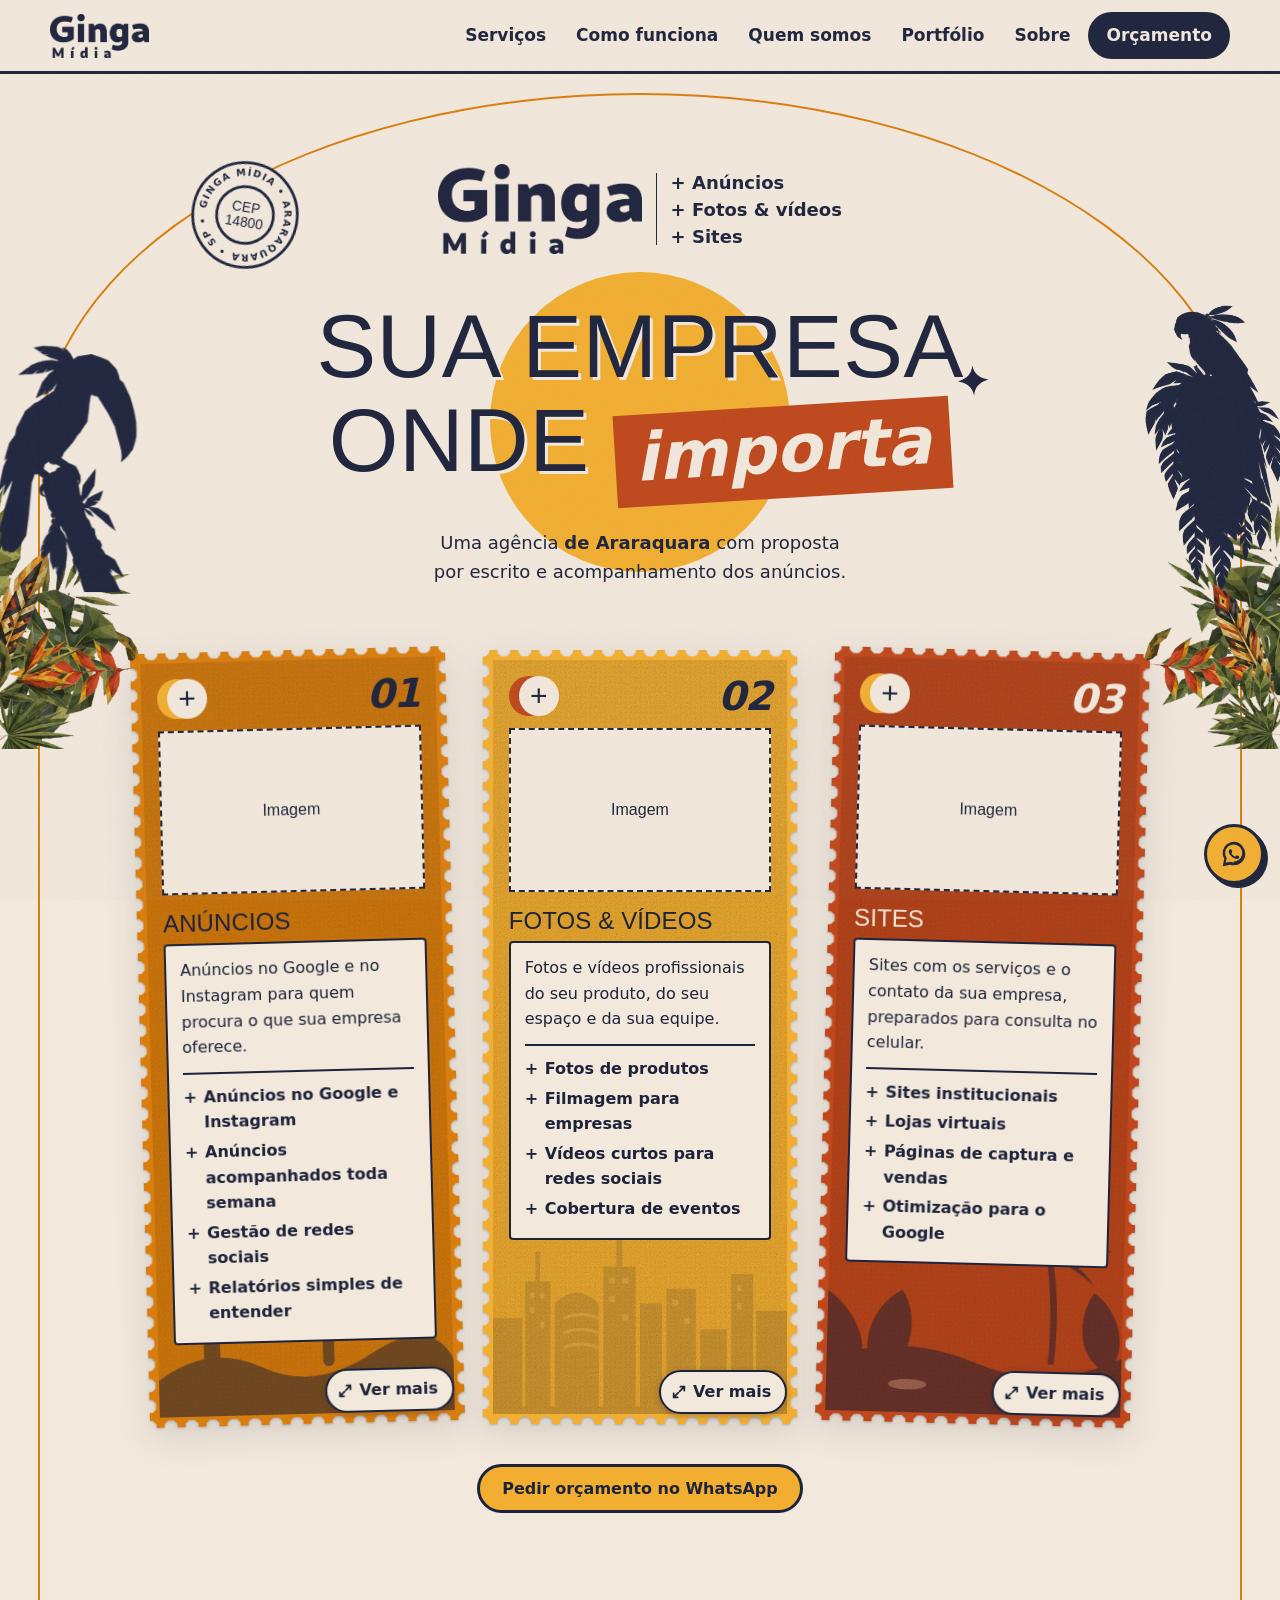
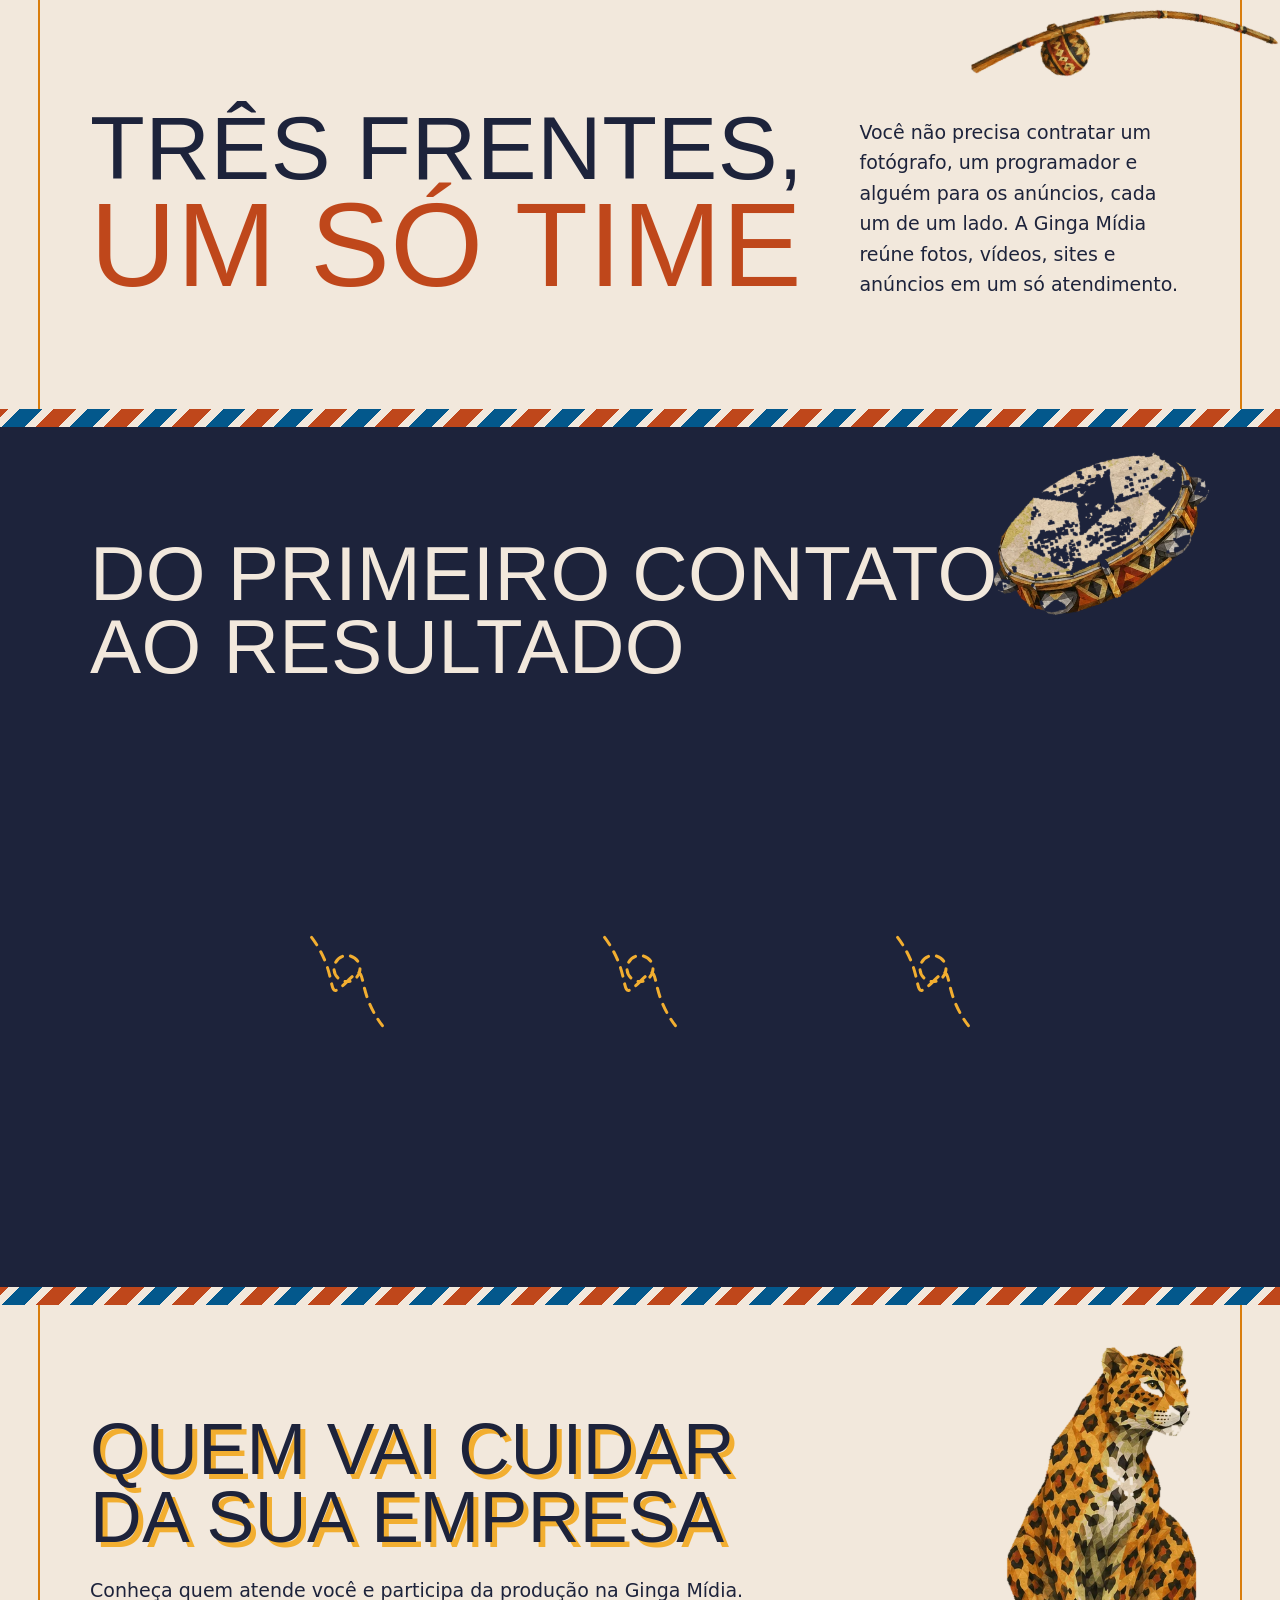
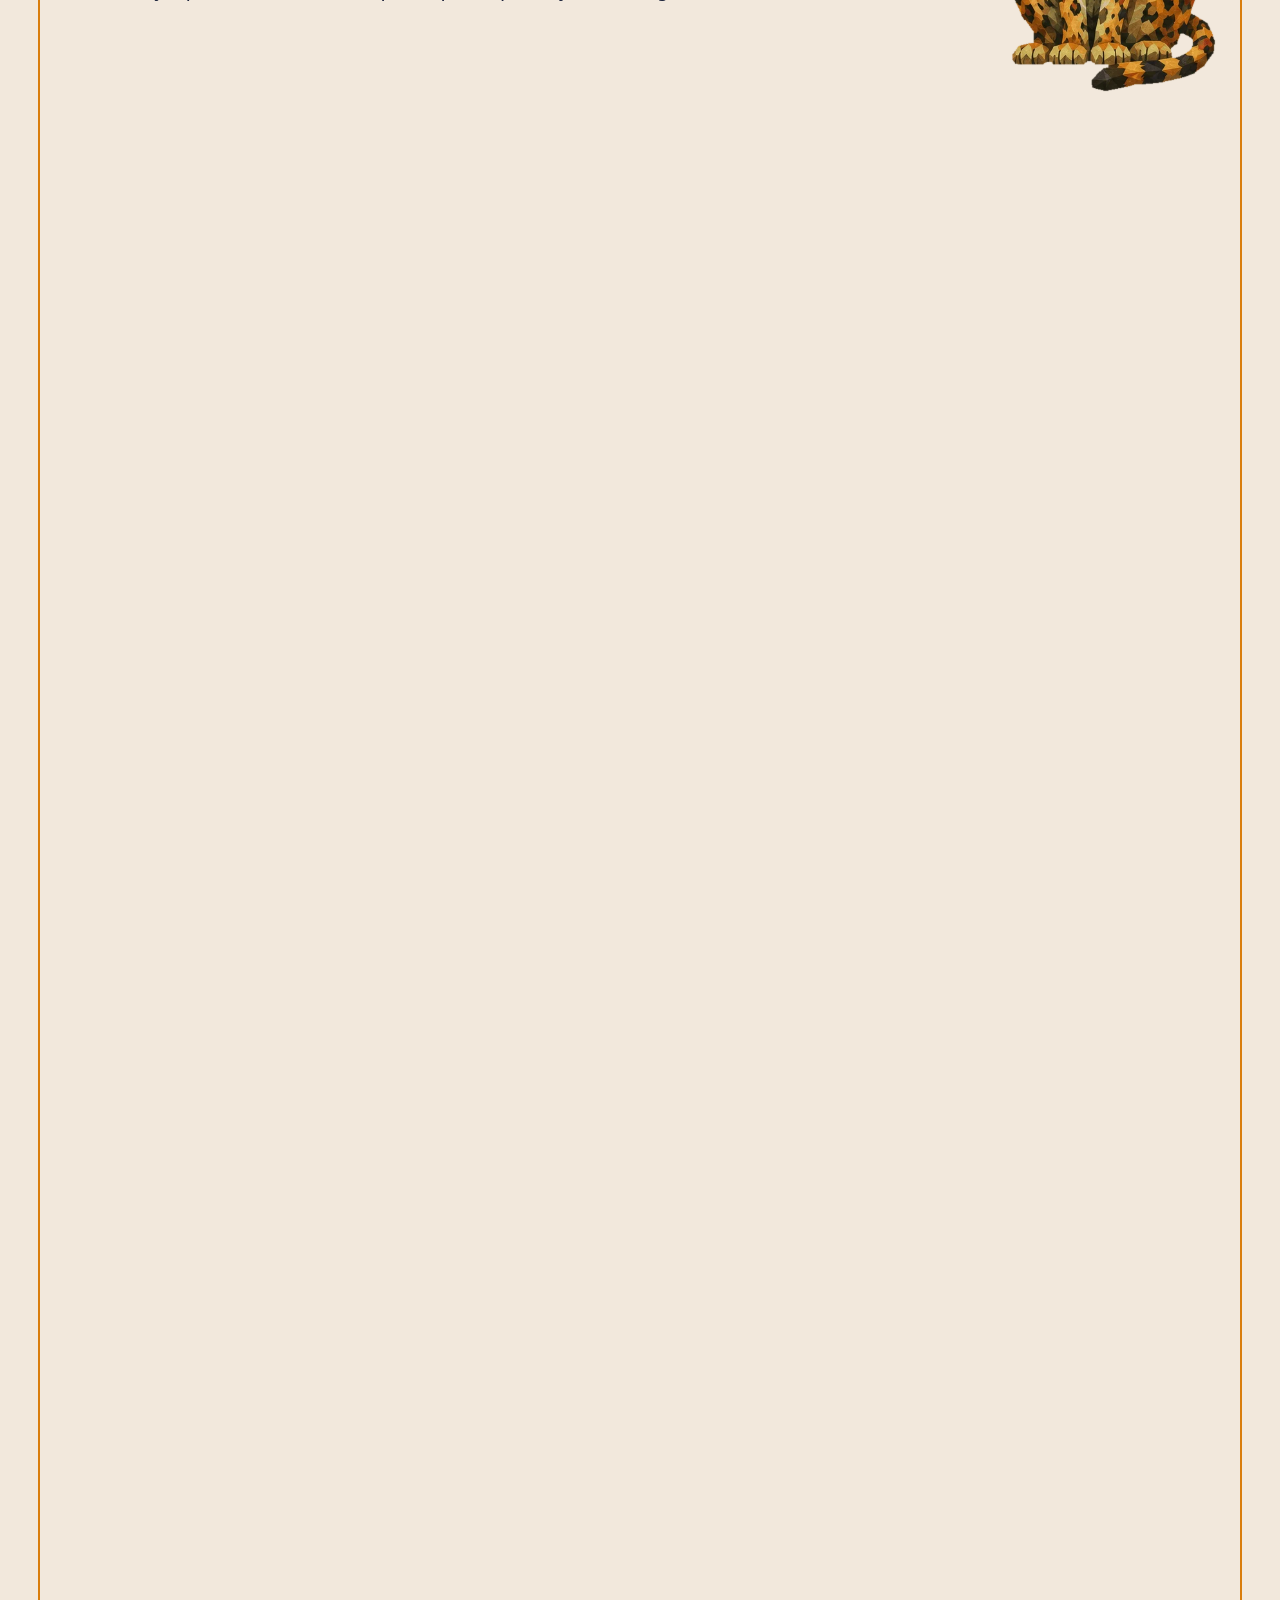
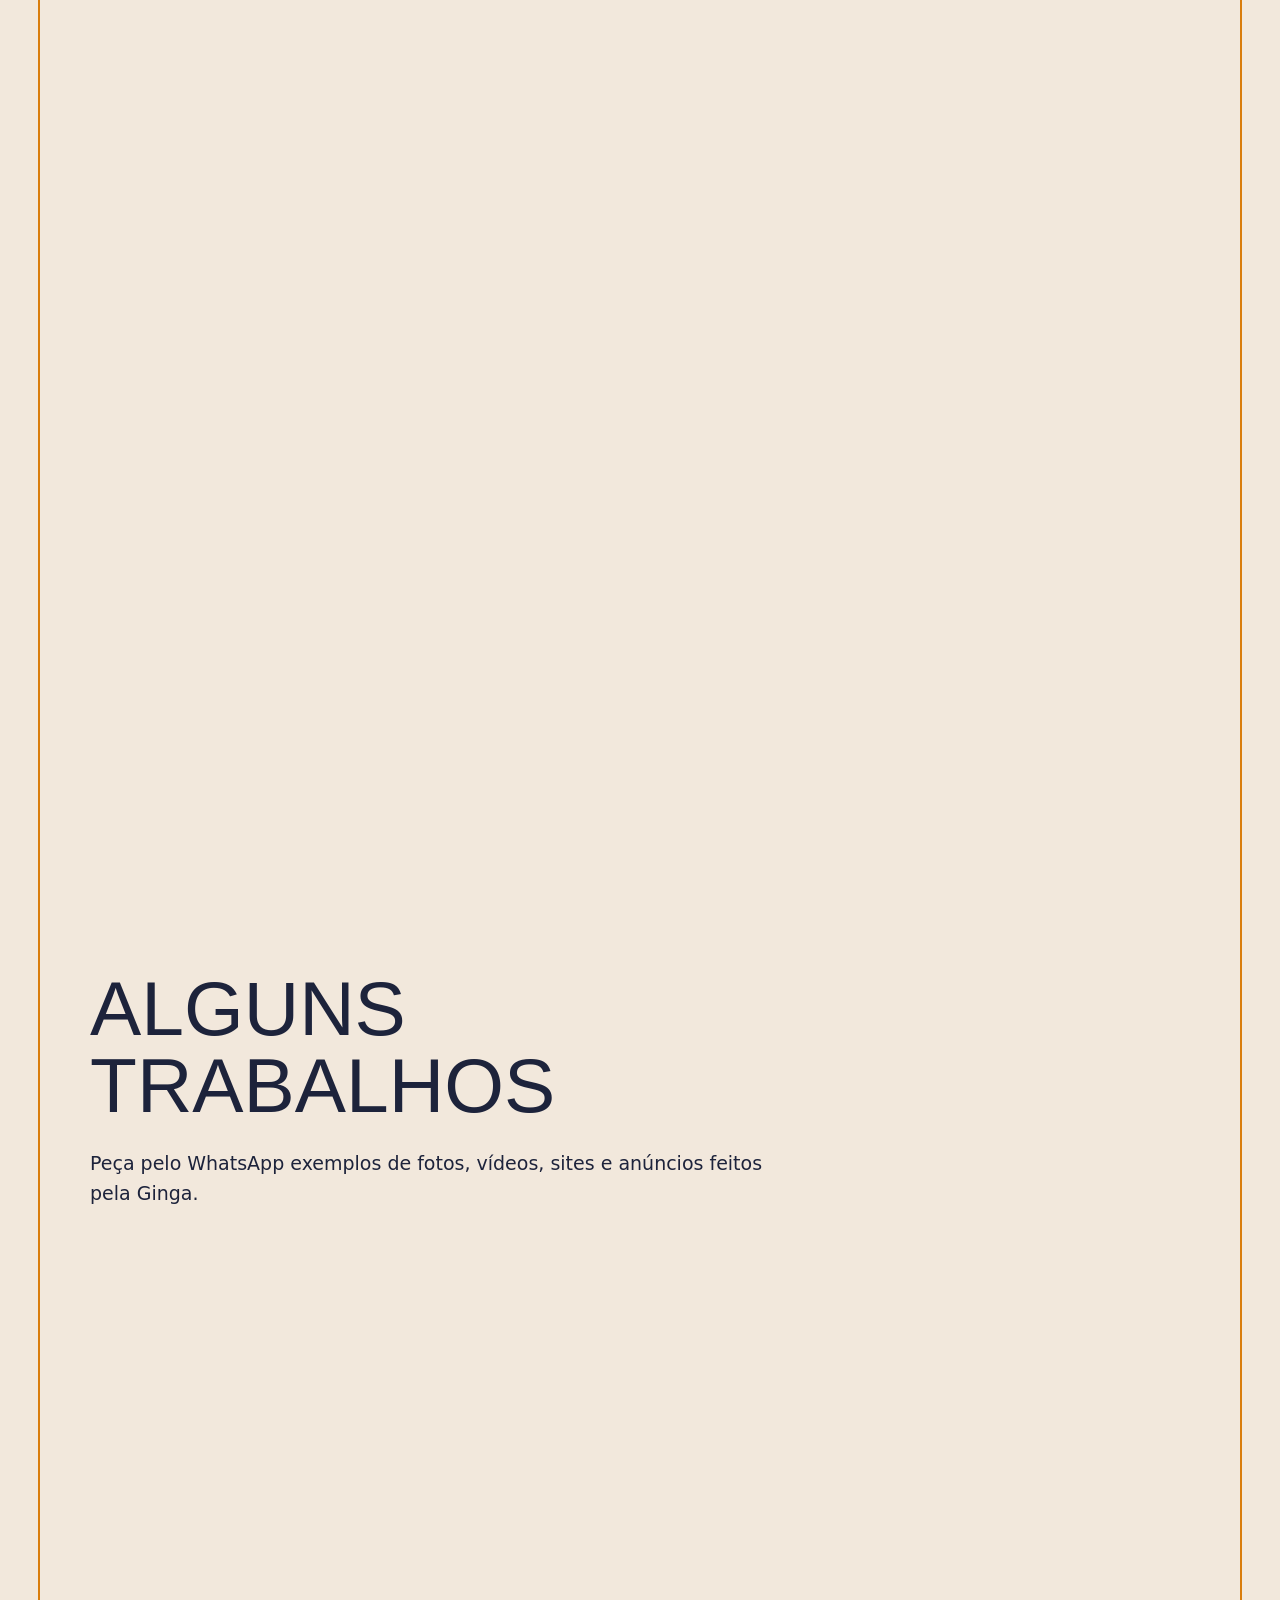
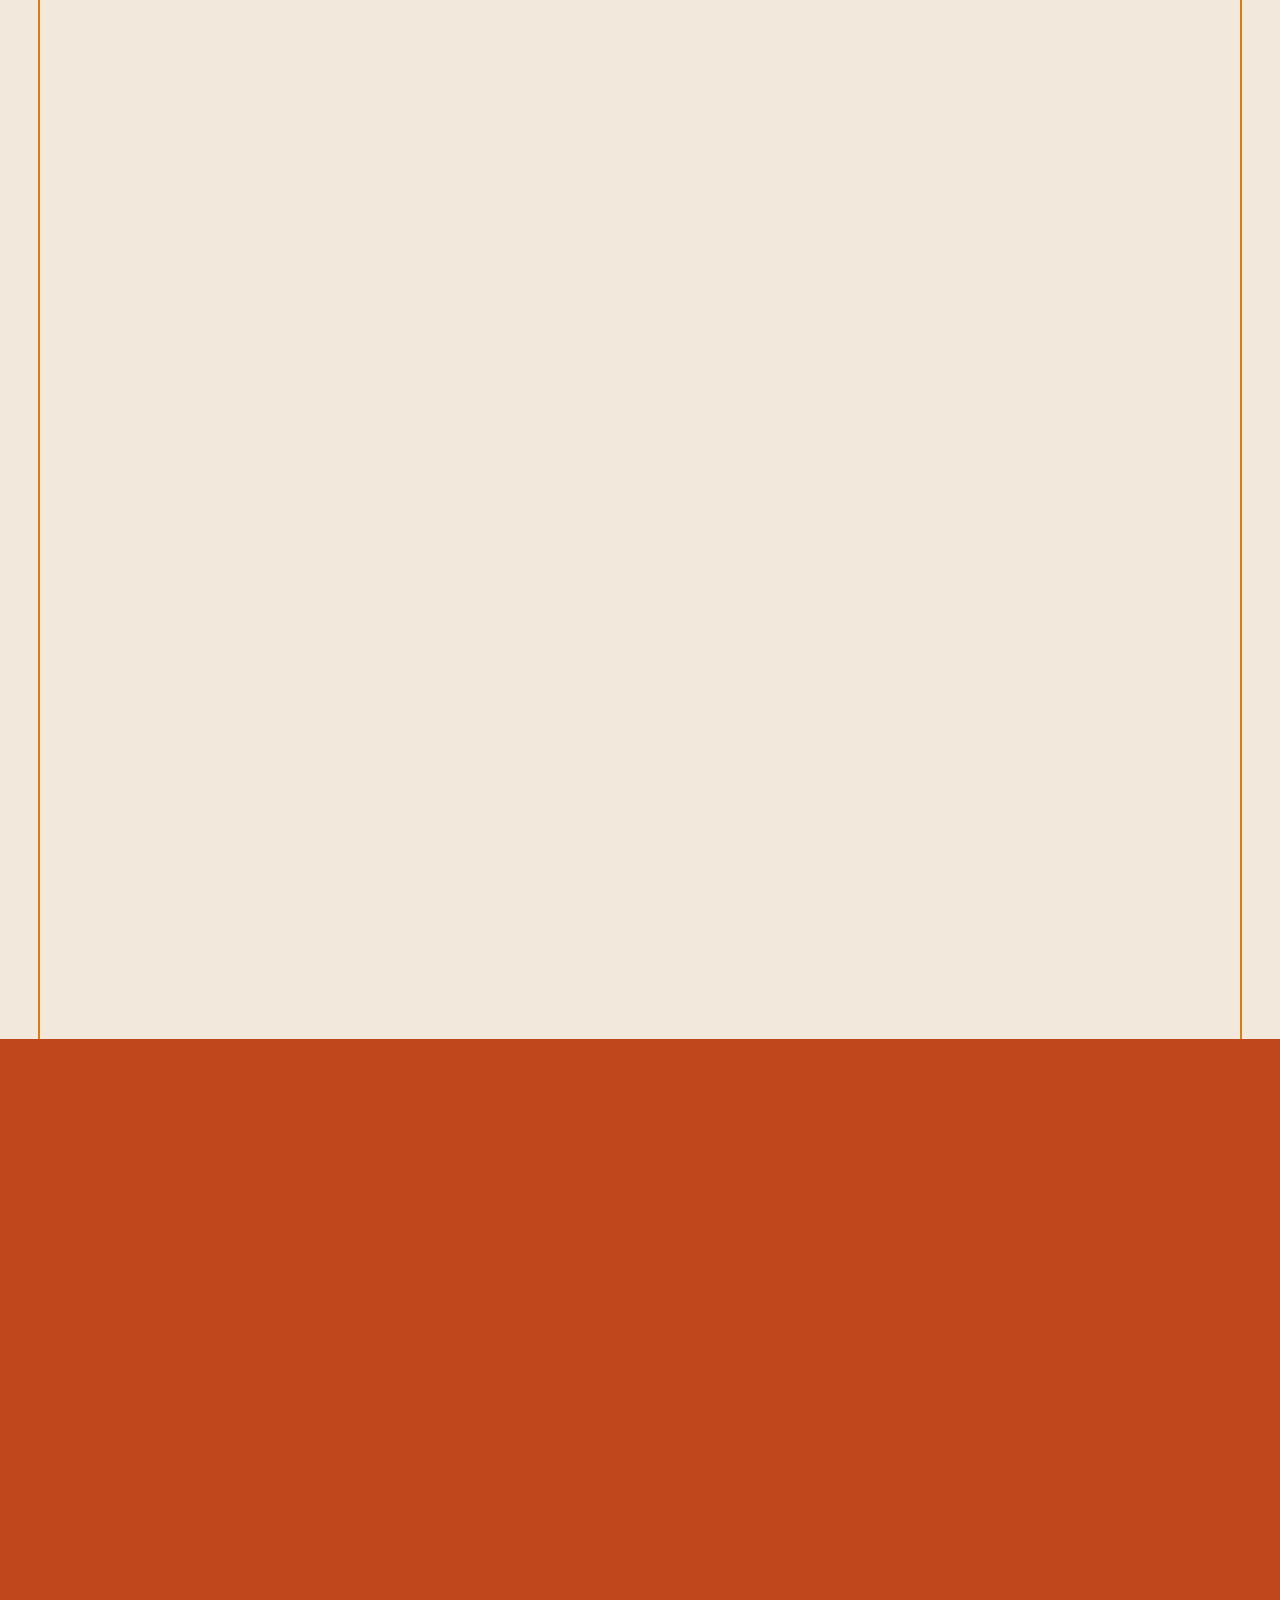
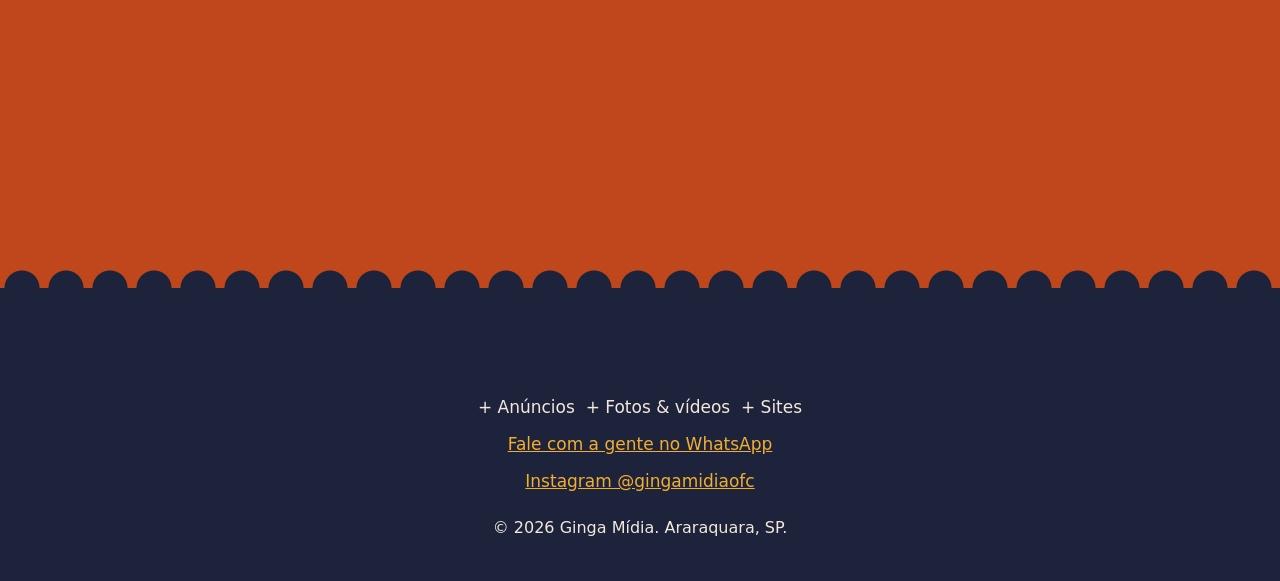
==== index.html @ 2a358331 "Preenche a ficha da Dominique, revisa textos do acompanhamento e do topo das landings e põe canônico" ====
<!DOCTYPE html>
<html lang="pt-BR">
<head>
    <meta charset="UTF-8">
    <!-- Dominique-Oliveira-ChatGPT🤖💚: política compatível com hospedagem estática. -->
    <meta http-equiv="Content-Security-Policy" content="default-src 'self'; script-src 'self' 'sha256-IHLTdnD8oGKshq+WXdUoFhfKSiJfWaJ47r+x6YT166k='; style-src 'self' https://fonts.googleapis.com ; font-src 'self' https://fonts.gstatic.com; img-src 'self' data:; media-src 'self'; connect-src 'none'; object-src 'none'; base-uri 'none'; form-action 'none'">
    <meta name="referrer" content="strict-origin-when-cross-origin">

    <meta name="viewport" content="width=device-width, initial-scale=1.0">

    <!-- Título -->
    <title>Ginga Mídia | Fotos, Vídeos, Sites e Anúncios em Araraquara</title>

    <!-- Descrição -->
    <meta name="description" content="Anúncios no Google e no Instagram, fotos, vídeos e sites para empresas de Araraquara e região. Conte o que você precisa pelo WhatsApp e receba o orçamento por escrito.">


    <!-- Open Graph (pré-visualização ao compartilhar o link) -->
    <meta property="og:type" content="website">
    <meta property="og:locale" content="pt_BR">
    <meta property="og:title" content="Ginga Mídia | Anúncios, Fotos, Vídeos e Sites em Araraquara">
    <meta property="og:description" content="Anúncios no Google e no Instagram, fotos, vídeos e sites para empresas de Araraquara e região. Peça o orçamento por escrito pelo WhatsApp.">
    <meta property="og:image" content="https://gingamidia.com/Imagens/Logo.png">
    <meta property="og:url" content="https://gingamidia.com/">
    <link rel="canonical" href="https://gingamidia.com/">
    <meta name="theme-color" content="#F2E8DC">

    <!-- Favicon -->
    <link rel="icon" type="image/png" href="Imagens/Favicon-192.png">

    <!-- Estilos -->
    <link rel="stylesheet" href="estilo/cores.css">
    <link rel="stylesheet" href="estilo/fontes.css">
    <link rel="stylesheet" href="estilo/styles.css">

    <!-- Fonte -->
    <link rel="preconnect" href="https://fonts.googleapis.com">
    <link rel="preconnect" href="https://fonts.gstatic.com" crossorigin>
    <link href="https://fonts.googleapis.com/css2?family=Anton&family=Cantarell:ital,wght@0,400;0,700;1,400;1,700&display=swap" rel="stylesheet">

    <!-- Dados estruturados para o Google -->
    <script type="application/ld+json">
    {
      "@context": "https://schema.org",
      "@type": "LocalBusiness",
      "name": "Ginga Mídia",
      "description": "Fotos, vídeos, criação de sites e anúncios online em Araraquara e região.",
      "telephone": "+55-16-99607-6565",
      "areaServed": "Araraquara, SP",
      "sameAs": [
        "https://www.instagram.com/gingamidiaofc/"
      ],
      "address": {
        "@type": "PostalAddress",
        "addressLocality": "Araraquara",
        "addressRegion": "SP",
        "addressCountry": "BR"
      },
      "url": "https://gingamidia.com/",
      "image": "https://gingamidia.com/Imagens/Logo.png"
    }
    </script>
</head>
<body>

    <a class="pular" href="#conteudo">Pular para o conteúdo</a>

    <!-- ============ TOPO / MENU ============ -->
    <header class="topo" id="topo">
        <a class="topo-marca" href="#inicio" aria-label="Ginga Mídia, ir para o início">
            <img src="Imagens/Logo-azul-escuro.webp" alt="Ginga Mídia" width="900" height="398">
        </a>

        <button class="menu-botao" id="menuBotao" aria-label="Abrir menu" aria-expanded="false" aria-controls="menu">
            <span></span><span></span><span></span>
        </button>

        <nav class="menu" id="menu" aria-label="Navegação principal">
            <a href="#servicos">Serviços</a>
            <a href="#como-funciona">Como funciona</a>
            <a href="#quem-somos">Quem somos</a>
            <a href="#portfolio">Portfólio</a>
            <a href="#sobre">Sobre</a>
            <a class="menu-cta" href="#contato">Orçamento</a>
        </nav>
    </header>

    <main id="conteudo">

        <!-- ============ INÍCIO (HERO) ============ -->
        <section class="hero" id="inicio">
            <div class="decoracao" aria-hidden="true">
                <img class="folhas folhas-esq" src="Imagens/Folhas-esq.webp" alt="" width="690" height="795">
                <img class="folhas folhas-dir" src="Imagens/Folhas-dir.webp" alt="" width="690" height="795">
                <div class="ave ave-tucano"><img src="Imagens/Ave-tucano.webp" alt="" width="720" height="1080"></div>
                <div class="ave ave-arara"><img src="Imagens/Ave-arara.webp" alt="" width="720" height="1080"></div>
            </div>

            <div class="hero-centro">
                <div class="sol" aria-hidden="true"></div>

                <div class="logo">
                    <img src="Imagens/Logo-azul-escuro.webp" alt="Ginga Mídia" width="900" height="398">
                    <div class="divisoria"></div>
                    <p class="logo-lista">+ Anúncios<br>+ Fotos &amp; vídeos<br>+ Sites</p>
                </div>

                <h1 class="hero-chamada fonte-titulo">Sua empresa <br>onde <span class="tarja"><span>importa</span><svg class="brilho" viewBox="0 0 40 40" aria-hidden="true"><path d="M20 0c1.6 11 7.4 17 20 20-12.6 3-18.4 9-20 20-1.6-11-7.4-17-20-20C12.6 17 18.4 11 20 0Z"/></svg></span></h1>
                <p class="hero-sub">Uma agência <strong>de Araraquara</strong> com proposta por escrito e acompanhamento dos anúncios.</p>

                <svg class="carimbo-giro" viewBox="0 0 120 120" aria-hidden="true">
                    <defs><path id="circuloCarimbo" d="M60,60 m-43,0 a43,43 0 1,1 86,0 a43,43 0 1,1 -86,0"/></defs>
                    <circle cx="60" cy="60" r="57" class="carimbo-fundo"/>
                    <circle cx="60" cy="60" r="31" class="carimbo-linha"/>
                    <text class="carimbo-texto"><textPath href="#circuloCarimbo">GINGA MÍDIA • ARARAQUARA • SP •</textPath></text>
                    <text class="carimbo-centro" x="60" y="57" text-anchor="middle">CEP</text>
                    <text class="carimbo-centro" x="60" y="73" text-anchor="middle">14800</text>
                </svg>
            </div>

            <div class="grade-tres">
                    <article class="selo selo-laranja revelar" data-ampliar>
                        <div class="selo-face tema-nordeste">
                            <div class="selo-topo">
                                <span class="selo-icone" aria-hidden="true">+</span>
                                <span class="selo-valor">01</span>
                            </div>
                            <!-- Troque o bloco abaixo por: <img src="Imagens/servico.jpg" alt="descrição"> -->
                            <div class="selo-imagem"><span>Imagem</span></div>
                            <h2 class="selo-nome fonte-titulo">Anúncios</h2>
                            <div class="selo-texto">
                                <p>Anúncios no Google e no Instagram para quem procura o que sua empresa oferece.</p>
                                <ul>
                                    <li>Anúncios no Google e Instagram</li>
                                    <li>Anúncios acompanhados toda semana</li>
                                    <li>Gestão de redes sociais</li>
                                    <li>Relatórios simples de entender</li>
                                </ul>
                            </div>
                            <div class="selo-mais" hidden>
                                <p>Você define o investimento. A Ginga prepara o público, as imagens e os textos dos anúncios, acompanha as campanhas e combina os ajustes com você.</p>
                                <a class="botao botao-principal" href="https://wa.me/5516996076565?text=Ol%C3%A1%21%20Vim%20pelo%20site%20e%20quero%20saber%20mais%20sobre%20an%C3%BAncios." target="_blank" rel="noopener">Quero anunciar</a>
                            </div>
                        </div>
                    <button class="ver-mais" type="button" aria-haspopup="dialog" aria-label="Ver mais sobre Anúncios">Ver mais</button></article>

                    <article class="selo selo-amarelo revelar" data-ampliar>
                        <div class="selo-face tema-sp">
                            <div class="selo-topo">
                                <span class="selo-icone" aria-hidden="true">+</span>
                                <span class="selo-valor">02</span>
                            </div>
                            <!-- Troque o bloco abaixo por: <img src="Imagens/servico.jpg" alt="descrição"> -->
                            <div class="selo-imagem"><span>Imagem</span></div>
                            <h2 class="selo-nome fonte-titulo">Fotos &amp; vídeos</h2>
                            <div class="selo-texto">
                                <p>Fotos e vídeos profissionais do seu produto, do seu espaço e da sua equipe.</p>
                                <ul>
                                    <li>Fotos de produtos</li>
                                    <li>Filmagem para empresas</li>
                                    <li>Vídeos curtos para redes sociais</li>
                                    <li>Cobertura de eventos</li>
                                </ul>
                            </div>
                            <div class="selo-mais" hidden>
                                <p>Vamos até a sua empresa ou produzimos em estúdio. Planejamos o roteiro com você, cuidamos da luz, da edição e entregamos tudo pronto para o site, as redes sociais e os anúncios.</p>
                                <a class="botao botao-principal" href="https://wa.me/5516996076565?text=Ol%C3%A1%21%20Vim%20pelo%20site%20e%20quero%20saber%20mais%20sobre%20fotos%20e%20v%C3%ADdeos." target="_blank" rel="noopener">Quero fotos e vídeos</a>
                            </div>
                        </div>
                    <button class="ver-mais" type="button" aria-haspopup="dialog" aria-label="Ver mais sobre Fotos &amp; vídeos">Ver mais</button></article>

                    <article class="selo selo-vermelho revelar" data-ampliar>
                        <div class="selo-face tema-amazonia">
                            <div class="selo-topo">
                                <span class="selo-icone" aria-hidden="true">+</span>
                                <span class="selo-valor">03</span>
                            </div>
                            <!-- Troque o bloco abaixo por: <img src="Imagens/servico.jpg" alt="descrição"> -->
                            <div class="selo-imagem"><span>Imagem</span></div>
                            <h2 class="selo-nome fonte-titulo">Sites</h2>
                            <div class="selo-texto">
                                <p>Sites com os serviços e o contato da sua empresa, preparados para consulta no celular.</p>
                                <ul>
                                    <li>Sites institucionais</li>
                                    <li>Lojas virtuais</li>
                                    <li>Páginas de captura e vendas</li>
                                    <li>Otimização para o Google</li>
                                </ul>
                            </div>
                            <div class="selo-mais" hidden>
                                <p>Do domínio à publicação: criamos o layout com a cara da sua marca, escrevemos os textos com as palavras que o seu cliente usa para te procurar, deixamos o site rápido no celular e preparado para aparecer no Google.</p>
                                <a class="botao botao-principal" href="https://wa.me/5516996076565?text=Ol%C3%A1%21%20Vim%20pelo%20site%20e%20quero%20saber%20mais%20sobre%20cria%C3%A7%C3%A3o%20de%20sites." target="_blank" rel="noopener">Quero um site</a>
                            </div>
                        </div>
                    <button class="ver-mais" type="button" aria-haspopup="dialog" aria-label="Ver mais sobre Sites">Ver mais</button></article>
            </div>

            <div class="hero-botoes">
                <a class="botao botao-principal" href="https://wa.me/5516996076565?text=Ol%C3%A1%21%20Vim%20pelo%20site%20e%20gostaria%20de%20um%20or%C3%A7amento." target="_blank" rel="noopener">
                    Pedir orçamento no WhatsApp
                </a>
            </div>
        </section>

        <!-- ============ SERVIÇOS ============ -->

        <section class="secao" id="servicos">
            <div class="enfeites" aria-hidden="true">
                <img class="enfeite enfeite-berimbau" src="Imagens/Enfeite-Berimbau.webp" alt="" width="143" height="735" loading="lazy">
            </div>
            <div class="conteudo">
                <h2 class="cartaz-justificado fonte-titulo" data-justificar>
                    <span>Três frentes,</span>
                    <span>um só time</span>
                </h2>
                <p class="secao-intro">
                    Você não precisa contratar um fotógrafo, um programador e alguém para os anúncios, cada um de um lado.
                    A Ginga Mídia reúne fotos, vídeos, sites e anúncios em um só atendimento.
                </p>
            </div>
        </section>

        <!-- ============ COMO FUNCIONA ============ -->
        <div class="faixa-correio" aria-hidden="true"></div>
        <section class="secao secao-azul" id="como-funciona">
            <div class="enfeites" aria-hidden="true">
                <img class="enfeite enfeite-pandeiro" src="Imagens/Enfeite-Pandeiro.webp" alt="" width="387" height="248" loading="lazy">
            </div>
            <div class="conteudo">
                <h2 class="titulo-correio fonte-titulo">Do primeiro contato ao resultado</h2>

                <ol class="passos" id="passos">
                    <li class="selo selo-amarelo revelar" data-ampliar><div class="selo-face tema-bahia">
                        <span class="passo-numero fonte-titulo">1</span>
                        <h3 class="selo-nome">Conversa</h3>
                        <div class="selo-texto"><p>Você conta sobre o seu negócio pelo WhatsApp. Sem compromisso e sem enrolação.</p></div>
                        <div class="selo-mais" hidden>
                            <p>Pode mandar áudio, texto ou foto do seu negócio. A gente tira suas dúvidas e indica quais serviços atendem ao pedido.</p>
                        </div>
                    </div><button class="ver-mais" type="button" aria-haspopup="dialog" aria-label="Ver mais sobre a etapa Conversa">Ver mais</button></li>
                    <li class="selo selo-amarelo revelar" data-ampliar><div class="selo-face tema-brasilia">
                        <span class="passo-numero fonte-titulo">2</span>
                        <h3 class="selo-nome">Proposta</h3>
                        <div class="selo-texto"><p>Montamos um plano e um orçamento claros, do tamanho da sua necessidade.</p></div>
                        <div class="selo-mais" hidden>
                            <p>Você recebe por escrito o que vamos fazer, os prazos, o valor e, nos anúncios, quanto sugerimos investir. Se precisar mudar o escopo, combinamos os ajustes por escrito.</p>
                        </div>
                    </div><button class="ver-mais" type="button" aria-haspopup="dialog" aria-label="Ver mais sobre a etapa Proposta">Ver mais</button></li>
                    <li class="selo selo-amarelo revelar" data-ampliar><div class="selo-face tema-rio">
                        <span class="passo-numero fonte-titulo">3</span>
                        <h3 class="selo-nome">Produção</h3>
                        <div class="selo-texto"><p>Fotografamos, filmamos, criamos o site e configuramos os anúncios.</p></div>
                        <div class="selo-mais" hidden>
                            <p>Marcamos as gravações, criamos as peças e te mostramos tudo antes de publicar. Você aprova cada etapa.</p>
                        </div>
                    </div><button class="ver-mais" type="button" aria-haspopup="dialog" aria-label="Ver mais sobre a etapa Produção">Ver mais</button></li>
                    <li class="selo selo-amarelo revelar" data-ampliar><div class="selo-face tema-sul">
                        <span class="passo-numero fonte-titulo">4</span>
                        <h3 class="selo-nome">Resultado</h3>
                        <div class="selo-texto"><p>Conferimos os números dos anúncios e combinamos os próximos ajustes.</p></div>
                        <div class="selo-mais" hidden>
                            <p>O acompanhamento combina como identificar conversas recebidas, confirmar atendimentos e organizar os ajustes. Abertura do link e conversa recebida são medidas diferentes.</p>
                        </div>
                    </div><button class="ver-mais" type="button" aria-haspopup="dialog" aria-label="Ver mais sobre a etapa Resultado">Ver mais</button></li>
                </ol>
            </div>
        </section>
        <div class="faixa-correio" aria-hidden="true"></div>


        <!-- ============ QUEM SOMOS NÓS ============ -->
        <section class="secao" id="quem-somos">
            <div class="enfeites" aria-hidden="true">
                <img class="enfeite enfeite-onca" src="Imagens/Enfeite-Onca.webp" alt="" width="326" height="540" loading="lazy">
            </div>
            <div class="conteudo">
                <h2 class="titulo-letreiro fonte-titulo">Quem vai cuidar da sua empresa</h2>
                <p class="secao-intro">
                    Conheça quem atende você e participa da produção na Ginga Mídia.
                </p>

                <div class="equipe">
                    <article class="ficha ficha-laranja revelar" data-ampliar>
                        <header class="ficha-topo">
                            <span class="ficha-tag">Ginga Mídia</span>
                            <h3 class="ficha-nome fonte-titulo">Dominique Oliveira</h3>
                            <div class="ficha-medalha" aria-hidden="true"><img src="Imagens/Tucano-ginga.webp" alt="" width="449" height="466" loading="lazy"></div>
                        </header>
                        <p class="ficha-faixa">Equipe da Ginga Mídia</p>
                        <p class="ficha-titulo fonte-titulo">Equipe · Dominique Oliveira</p>

                        <div class="ficha-corpo">
                            <!-- Troque o span por: <img src="Imagens/Equipe/pessoa1.png" alt="Dominique Oliveira">
                                 Uma foto PNG sem fundo fica melhor por cima das ondas -->
                            <figure class="ficha-foto"><span>Foto da pessoa 1</span></figure>

                            <div class="ficha-lado">
                            <div class="ficha-mini">
                                <span class="ficha-rotulo">Produtos</span>
                                <div class="ficha-mini-img"><span>Foto</span></div>
                            </div>
                            <div class="ficha-mini">
                                <span class="ficha-rotulo">Filmagem</span>
                                <div class="ficha-mini-img"><span>Foto</span></div>
                            </div>
                            <div class="ficha-mini">
                                <span class="ficha-rotulo">Eventos</span>
                                <div class="ficha-mini-img"><span>Foto</span></div>
                            </div>
                                <div class="ficha-tipo">
                                    <span class="ficha-rotulo">Câmera</span>
                                    <svg viewBox="0 0 24 24" aria-hidden="true"><path fill="currentColor" d="M9 4 7.2 6H4a2 2 0 0 0-2 2v10a2 2 0 0 0 2 2h16a2 2 0 0 0 2-2V8a2 2 0 0 0-2-2h-3.2L15 4H9Zm3 4.5a4.5 4.5 0 1 1 0 9 4.5 4.5 0 0 1 0-9Zm0 2a2.5 2.5 0 1 0 0 5 2.5 2.5 0 0 0 0-5Z"/></svg>
                                </div>
                            </div>
                        </div>

                        <p class="ficha-texto">Dominique Oliveira é da equipe da Ginga Mídia, em Araraquara, e conversa com você do primeiro contato à entrega.</p>

                        <button class="ver-mais" type="button" aria-haspopup="dialog" aria-label="Ver mais sobre Dominique Oliveira">Ver mais</button>

                        <div class="selo-mais" hidden>
                            <p>Fale direto com a Dominique pelo WhatsApp.</p>
                            <a class="botao botao-principal" href="https://wa.me/5516996076565?text=Ol%C3%A1%21%20Vim%20pelo%20site%20e%20quero%20falar%20com%20Dominique%20Oliveira." target="_blank" rel="noopener">Falar no WhatsApp</a>
                        </div>

                        <footer class="ficha-rodape">
                            <span class="ficha-regiao">Araraquara · SP</span>
                            <span class="ficha-marca" aria-hidden="true">Ginga<small>Mídia</small></span>
                            <span class="ficha-codigo" aria-hidden="true"></span>
                            <span class="ficha-numero">001</span>
                        </footer>
                    </article>

                    <article class="ficha ficha-vermelho revelar" data-ampliar>
                        <header class="ficha-topo">
                            <span class="ficha-tag">Ginga Mídia</span>
                            <h3 class="ficha-nome fonte-titulo">Ana Damaceno</h3>
                            <div class="ficha-medalha" aria-hidden="true"><img src="Imagens/Tucano-ginga.webp" alt="" width="449" height="466" loading="lazy"></div>
                        </header>
                        <p class="ficha-faixa">Equipe da Ginga Mídia</p>
                        <p class="ficha-titulo fonte-titulo">Equipe · Ana Damaceno</p>

                        <div class="ficha-corpo">
                            <!-- Troque o span por: <img src="Imagens/Equipe/pessoa2.png" alt="Ana Damaceno">
                                 Uma foto PNG sem fundo fica melhor por cima das ondas -->
                            <figure class="ficha-foto"><span>Foto da pessoa 2</span></figure>

                            <div class="ficha-lado">
                            <div class="ficha-mini">
                                <span class="ficha-rotulo">Sites</span>
                                <div class="ficha-mini-img"><span>Foto</span></div>
                            </div>
                            <div class="ficha-mini">
                                <span class="ficha-rotulo">Anúncios</span>
                                <div class="ficha-mini-img"><span>Foto</span></div>
                            </div>
                            <div class="ficha-mini">
                                <span class="ficha-rotulo">Redes</span>
                                <div class="ficha-mini-img"><span>Foto</span></div>
                            </div>
                                <div class="ficha-tipo">
                                    <span class="ficha-rotulo">Digital</span>
                                    <svg viewBox="0 0 24 24" aria-hidden="true"><path fill="currentColor" d="M4 3h16a2 2 0 0 1 2 2v10a2 2 0 0 1-2 2h-6v2h3v2H7v-2h3v-2H4a2 2 0 0 1-2-2V5a2 2 0 0 1 2-2Zm0 2v10h16V5H4Zm3 2h6v2H7V7Zm0 3h10v2H7v-2Z"/></svg>
                                </div>
                            </div>
                        </div>

                        <p class="ficha-texto">Ana Damaceno também é da equipe da Ginga Mídia e conversa com você do primeiro contato à entrega.</p>

                        <button class="ver-mais" type="button" aria-haspopup="dialog" aria-label="Ver mais sobre Ana Damaceno">Ver mais</button>

                        <div class="selo-mais" hidden>
                            <p>Fale direto com a Ana pelo WhatsApp.</p>
                            <a class="botao botao-principal" href="https://wa.me/5516996076565?text=Ol%C3%A1%21%20Vim%20pelo%20site%20e%20quero%20falar%20com%20Ana%20Damaceno." target="_blank" rel="noopener">Falar no WhatsApp</a>
                        </div>

                        <footer class="ficha-rodape">
                            <span class="ficha-regiao">Araraquara · SP</span>
                            <span class="ficha-marca" aria-hidden="true">Ginga<small>Mídia</small></span>
                            <span class="ficha-codigo" aria-hidden="true"></span>
                            <span class="ficha-numero">002</span>
                        </footer>
                    </article>
                </div>
            </div>
        </section>

        <!-- ============ PORTFÓLIO ============ -->
        <section class="secao" id="portfolio">
            <div class="enfeites" aria-hidden="true">
                <img class="enfeite enfeite-caxixi" src="Imagens/Enfeite-Caxixi.webp" alt="" width="110" height="185" loading="lazy">
                <img class="enfeite enfeite-ganza" src="Imagens/Enfeite-Ganza.webp" alt="" width="181" height="202" loading="lazy">
            </div>
            <div class="conteudo">
                <h2 class="titulo-grande">Alguns<br>trabalhos</h2>
                <p class="secao-intro">
                    Peça pelo WhatsApp exemplos de fotos, vídeos, sites e anúncios feitos pela Ginga.
                </p>

                <div class="grade-portfolio">
                    <!-- Troque cada <span>Foto N</span> por <img src="Imagens/Portfolio/foto1.jpg" alt="descrição"> -->
                    <figure class="selo selo-laranja revelar" data-ampliar>
                        <div class="selo-face tema-minas">
                            <div class="foto-espaco"><span>Foto 1</span></div>
                            <figcaption><span class="selo-nome fonte-titulo">Fotografia de produto</span><span class="selo-valor">01</span></figcaption>
                            <div class="selo-mais" hidden>
                                <p>Cliente: nome do cliente. Escreva aqui um resumo do projeto: o que o cliente precisava, o que foi feito e o resultado.</p>
                                <a class="botao botao-principal" href="https://wa.me/5516996076565?text=Ol%C3%A1%21%20Vi%20no%20portf%C3%B3lio%20do%20site%20o%20trabalho%20%22Fotografia%20de%20produto%22%20e%20quero%20algo%20parecido." target="_blank" rel="noopener">Quero algo assim</a>
                            </div>
                        </div>
                    <button class="ver-mais" type="button" aria-haspopup="dialog" aria-label="Ampliar: Fotografia de produto">Ver mais</button></figure>
                    <figure class="selo selo-vermelho revelar" data-ampliar>
                        <div class="selo-face tema-pantanal">
                            <div class="foto-espaco"><span>Foto 2</span></div>
                            <figcaption><span class="selo-nome fonte-titulo">Vídeo institucional</span><span class="selo-valor">02</span></figcaption>
                            <div class="selo-mais" hidden>
                                <p>Cliente: nome do cliente. Escreva aqui um resumo do projeto: o que o cliente precisava, o que foi feito e o resultado.</p>
                                <a class="botao botao-principal" href="https://wa.me/5516996076565?text=Ol%C3%A1%21%20Vi%20no%20portf%C3%B3lio%20do%20site%20o%20trabalho%20%22V%C3%ADdeo%20institucional%22%20e%20quero%20algo%20parecido." target="_blank" rel="noopener">Quero algo assim</a>
                            </div>
                        </div>
                    <button class="ver-mais" type="button" aria-haspopup="dialog" aria-label="Ampliar: Vídeo institucional">Ver mais</button></figure>
                    <figure class="selo selo-amarelo revelar" data-ampliar>
                        <div class="selo-face tema-cerrado">
                            <div class="foto-espaco"><span>Foto 3</span></div>
                            <figcaption><span class="selo-nome fonte-titulo">Site para loja virtual</span><span class="selo-valor">03</span></figcaption>
                            <div class="selo-mais" hidden>
                                <p>Cliente: nome do cliente. Escreva aqui um resumo do projeto: o que o cliente precisava, o que foi feito e o resultado.</p>
                                <a class="botao botao-principal" href="https://wa.me/5516996076565?text=Ol%C3%A1%21%20Vi%20no%20portf%C3%B3lio%20do%20site%20o%20trabalho%20%22Site%20para%20loja%20virtual%22%20e%20quero%20algo%20parecido." target="_blank" rel="noopener">Quero algo assim</a>
                            </div>
                        </div>
                    <button class="ver-mais" type="button" aria-haspopup="dialog" aria-label="Ampliar: Site para loja virtual">Ver mais</button></figure>
                    <figure class="selo selo-laranja revelar" data-ampliar>
                        <div class="selo-face tema-carnaval">
                            <div class="foto-espaco"><span>Foto 4</span></div>
                            <figcaption><span class="selo-nome fonte-titulo">Campanha no Instagram</span><span class="selo-valor">04</span></figcaption>
                            <div class="selo-mais" hidden>
                                <p>Cliente: nome do cliente. Escreva aqui um resumo do projeto: o que o cliente precisava, o que foi feito e o resultado.</p>
                                <a class="botao botao-principal" href="https://wa.me/5516996076565?text=Ol%C3%A1%21%20Vi%20no%20portf%C3%B3lio%20do%20site%20o%20trabalho%20%22Campanha%20no%20Instagram%22%20e%20quero%20algo%20parecido." target="_blank" rel="noopener">Quero algo assim</a>
                            </div>
                        </div>
                    <button class="ver-mais" type="button" aria-haspopup="dialog" aria-label="Ampliar: Campanha no Instagram">Ver mais</button></figure>
                </div>
            </div>
        </section>

        <!-- ============ SOBRE ============ -->
        <section class="secao secao-sobre" id="sobre">
            <div class="enfeites" aria-hidden="true">
                <img class="enfeite enfeite-atabaque" src="Imagens/Enfeite-Atabaque.webp" alt="" width="198" height="469" loading="lazy">
            </div>
            <div class="conteudo sobre-grade">
                <div class="sobre-figura revelar" aria-hidden="true">
                    <div class="sobre-sol"></div>
                    <img src="Imagens/Tucano-ginga.webp" alt="" width="449" height="466" loading="lazy">
                    <div class="sobre-estampa"></div>
                </div>
                <div class="sobre-texto revelar">
                    <h2 class="titulo-contorno fonte-titulo">Comunicação brasileira, <span>com jogo de cintura</span></h2>
                    <p>
                        Você conta o que precisa. A Ginga combina as entregas, prepara a produção
                        e mostra os materiais para sua aprovação antes de publicar.
                    </p>
                    <p>
                        Somos de Araraquara e conhecemos o comércio e as empresas da região.
                        Fazemos fotos, vídeos, sites e anúncios para empresas da cidade e da região.
                    </p>
                    <ul class="sobre-lista">
                        <li>Atendimento próximo e direto no WhatsApp</li>
                        <li>Fotos, vídeos, site e anúncios no mesmo lugar</li>
                        <li>Proposta por escrito antes de começar</li>
                    </ul>
                </div>
            </div>
        </section>

        <!-- ============ CONTATO ============ -->
        <section class="secao secao-contato" id="contato">
            <div class="conteudo contato-grade">
                <div class="contato-texto revelar">
                    <h2 class="titulo-correio fonte-titulo">Vamos conversar sobre o seu projeto?</h2>
                    <div class="contato-bloco">
                        <p>
                            Conte o que você precisa. A gente responde pelo WhatsApp
                            e manda o orçamento por escrito.
                        </p>
                        <a class="botao botao-amarelo" href="https://wa.me/5516996076565" target="_blank" rel="noopener">
                            Chamar no WhatsApp
                        </a>
                        <p class="contato-regiao">Araraquara e região, SP</p>
                    </div>
                </div>

                <form class="formulario envelope revelar" id="formContato" novalidate>
                    <div class="selo selo-amarelo selo-colado" aria-hidden="true">
                        <div class="selo-face"><img src="Imagens/Tucano-ginga.webp" alt="" width="449" height="466" loading="lazy"></div>
                    </div>
                    <p class="envelope-para"><strong>Para:</strong> Ginga Mídia, Araraquara · SP</p>

                    <label for="nome">Seu nome</label>
                    <input type="text" id="nome" name="nome" placeholder="Como podemos te chamar?" autocomplete="name" required>

                    <fieldset class="opcoes">
                        <legend>O que você procura?</legend>
                        <label class="opcao"><input type="checkbox" name="servico" value="Anúncios"><span>Anúncios</span></label>
                        <label class="opcao"><input type="checkbox" name="servico" value="Fotos e vídeos"><span>Fotos &amp; vídeos</span></label>
                        <label class="opcao"><input type="checkbox" name="servico" value="Criação de site"><span>Site</span></label>
                    </fieldset>

                    <label for="mensagem">Conte um pouco sobre o seu negócio</label>
                    <textarea id="mensagem" name="mensagem" rows="4" placeholder="Ex.: tenho uma loja de roupas e quero vender mais pelo Instagram"></textarea>

                    <button type="submit" class="botao botao-escuro">Enviar pelo WhatsApp</button>
                    <p class="form-aviso" id="formAviso" role="status"></p>
                </form>
            </div>
        </section>

    </main>

    <!-- ============ SELO AMPLIADO ============ -->
    <dialog class="modal-selo" id="modalSelo" aria-label="Detalhes">
        <button class="modal-fechar" id="modalFechar" type="button" aria-label="Fechar">
            <svg viewBox="0 0 24 24" width="22" height="22" aria-hidden="true"><path d="M6 6l12 12M18 6L6 18" stroke="currentColor" stroke-width="3" stroke-linecap="round"/></svg>
        </button>
        <div class="modal-conteudo selo" id="modalConteudo"></div>
    </dialog>

    <!-- ============ RODAPÉ ============ -->
    <footer class="rodape">
        <div class="rodape-conteudo">
            <img class="rodape-logo" src="Imagens/Logo-creme.webp" alt="Ginga Mídia" width="900" height="398" loading="lazy">
            <p>+ Anúncios &nbsp;+ Fotos &amp; vídeos &nbsp;+ Sites</p>
            <p><a href="https://wa.me/5516996076565" target="_blank" rel="noopener">Fale com a gente no WhatsApp</a></p>
            <p><a href="https://www.instagram.com/gingamidiaofc/" target="_blank" rel="noopener">Instagram @gingamidiaofc</a></p>
            <p class="rodape-copy">© <span id="ano">2026</span> Ginga Mídia. Araraquara, SP.</p>
        </div>
    </footer>

    <!-- Botão flutuante do WhatsApp -->
    <a class="whats-flutuante" href="https://wa.me/5516996076565?text=Ol%C3%A1%21%20Vim%20pelo%20site%20e%20gostaria%20de%20um%20or%C3%A7amento." target="_blank" rel="noopener" aria-label="Falar no WhatsApp">
        <svg viewBox="0 0 32 32" width="30" height="30" aria-hidden="true" fill="currentColor">
            <path d="M16.04 3C9.4 3 4 8.4 4 15.03c0 2.12.55 4.19 1.6 6.01L4 29l8.14-1.56a12 12 0 0 0 3.9.65C22.67 28.09 28 22.7 28 16.07 28 9.4 22.67 3 16.04 3Zm0 22.07c-1.2 0-2.38-.24-3.48-.7l-.5-.2-4.83.93.95-4.7-.22-.5a9.04 9.04 0 0 1-1.4-4.87c0-5.02 4.1-9.1 9.14-9.1 5.02 0 9.1 4.1 9.1 9.1 0 5.03-4.1 9.04-9.1 9.04Zm5-6.77c-.27-.14-1.62-.8-1.87-.9-.25-.09-.43-.14-.62.14-.18.27-.7.9-.86 1.08-.16.18-.32.2-.6.07-.27-.14-1.15-.42-2.2-1.35-.8-.72-1.35-1.6-1.5-1.87-.16-.27-.02-.42.12-.55.12-.12.27-.32.4-.48.14-.16.18-.27.27-.45.1-.18.05-.34-.02-.48-.07-.14-.62-1.5-.85-2.05-.22-.54-.45-.46-.62-.47h-.52c-.18 0-.48.07-.73.34-.25.27-.96.94-.96 2.3 0 1.35.98 2.66 1.12 2.84.14.18 1.93 2.95 4.67 4.14.65.28 1.16.45 1.56.58.65.2 1.25.18 1.72.11.52-.08 1.62-.66 1.85-1.3.23-.64.23-1.19.16-1.3-.07-.12-.25-.2-.52-.34Z"/>
        </svg>
    </a>

    <script src="script.js"></script>
</body>
</html>
---- estilo/cores.css ----
/*

Cores Ginga mídia
Vermelho: #BF471B
Branco: #F2E8DC
Laranja: #D97D0D
Verde: #6F6F2F
Azul: #03588C
Azul escuro: #1D233B
Amarelo: #F2AE30

*/

@property --azul {
  syntax: '<color>';
  inherits: false;
  initial-value: #03588C;
}

@property --azule {
  syntax: '<color>';
  inherits: false;
  initial-value: #1D233B;
}

@property --verde {
  syntax: '<color>';
  inherits: false;
  initial-value: #6F6F2F;
}

@property --amarelo {
  syntax: '<color>';
  inherits: false;
  initial-value: #F2AE30;
}

@property --laranja {
  syntax: '<color>';
  inherits: false;
  initial-value: #D97D0D;
}

@property --branco {
  syntax: '<color>';
  inherits: false;
  initial-value: #F2E8DC;
}

@property --vermelho {
  syntax: '<color>';
  inherits: false;
  initial-value: #BF471B;
}
---- estilo/fontes.css ----
/* Fontes Ginga Mídia
   Anton: títulos, em caixa alta (identidade Correio da Ginga)
   Cantarell: texto, logo e a palavra-chave da tarja (negrito itálico)
   Limite: 2 fontes no site inteiro (regra fontes-demais) */

:root {
    --fonte-titulo: 'Anton', 'Impact', sans-serif;
    --fonte-texto: 'Cantarell', system-ui, sans-serif;
}

body {
    font-family: 'Cantarell', system-ui, -apple-system, 'Segoe UI', sans-serif;
    font-size: 17px;
    line-height: 1.6;
}

.fonte-titulo {
    font-family: var(--fonte-titulo);
    font-weight: 400;
    text-transform: uppercase;
    line-height: .95;
    letter-spacing: .005em;
}

h3, .etiqueta, .botao, label {
    font-family: 'Cantarell', system-ui, sans-serif;
}

h3 {
    font-weight: 700;
}
---- estilo/styles.css ----
*{
    margin: 0;
    padding: 0;
    box-sizing: border-box;
}

:root {
    --papel: #FFFAF2;
    --tinta: var(--azule);
    /* textura granulada dos selos */
    --grao: url("data:image/svg+xml,%3Csvg xmlns='http://www.w3.org/2000/svg' width='160' height='160'%3E%3Cfilter id='g'%3E%3CfeTurbulence type='fractalNoise' baseFrequency='.9' numOctaves='2' stitchTiles='stitch'/%3E%3CfeColorMatrix values='0 0 0 0 0 0 0 0 0 0 0 0 0 0 0 0 0 0 .55 0'/%3E%3C/filter%3E%3Crect width='100%25' height='100%25' filter='url(%23g)'/%3E%3C/svg%3E");
}

html {
    --altura-topo: 75px;
    scrollbar-color: var(--laranja) var(--branco);
    scroll-behavior: smooth;
    scroll-padding-top: 72px;
}

body {
    position: relative;
    background-color: var(--branco);
    color: var(--azule);
}

/* nunca rolar para o lado: clip corta o que passa da largura sem criar rolagem nem quebrar o menu fixo */
html, body { overflow-x: clip; }

/* arco laranja: acompanha a página inteira e fica atrás das seções com fundo
   (como funciona, contato) e do rodapé */
body::before {
    content: "";
    position: absolute;
    inset: 0;
    /* começa abaixo do menu, para o menu fechado nunca cobrir o topo do arco */
    margin: calc(var(--altura-topo) + 14px) 3% 0;
    border: 2px solid var(--laranja);
    border-bottom: 0;
    border-radius: 50% 50% 0 0 / 15vh 15vh 0 0;
    z-index: 0;
    pointer-events: none;
}

/* grão de serigrafia, bem leve, por cima de tudo */
body::after {
    content: "";
    position: fixed;
    inset: 0;
    pointer-events: none;
    z-index: 100;
    opacity: .07;
    transform: translateZ(0);
    background-image: url("data:image/svg+xml,%3Csvg xmlns='http://www.w3.org/2000/svg' width='160' height='160'%3E%3Cfilter id='g'%3E%3CfeTurbulence type='fractalNoise' baseFrequency='.9' numOctaves='2'/%3E%3C/filter%3E%3Crect width='100%25' height='100%25' filter='url(%23g)'/%3E%3C/svg%3E");
}

:focus-visible { outline: 3px solid var(--azule); outline-offset: 3px; }
.secao-azul :focus-visible, .secao-contato :focus-visible { outline-color: var(--amarelo); }

.pular {
    position: absolute;
    left: 16px; top: -60px;
    z-index: 200;
    background: var(--azule); color: var(--branco);
    padding: 10px 16px;
}
.pular:focus { top: 12px; }

/* tudo que vem depois fica na frente do arco */
main > section,
.rodape {
    position: relative;
    z-index: 1;
}

img { max-width: 100%; height: auto; display: block; }

/* barra de rolagem com as cores da Ginga */
::-webkit-scrollbar { width: 14px; height: 14px; }
::-webkit-scrollbar-track {
    background-color: var(--branco);
    border-left: 2px solid rgba(29, 35, 59, .12);
}
::-webkit-scrollbar-thumb {
    background-color: var(--laranja);
    border: 3px solid var(--branco);
    border-radius: 999px;
    box-shadow: inset 0 0 0 2px var(--azule);
}
::-webkit-scrollbar-thumb:hover { background-color: var(--vermelho); }
::-webkit-scrollbar-corner { background-color: var(--branco); }
a { color: inherit; }

/* ================= TOPO / MENU (Correio da Ginga) ================= */
.topo {
    position: sticky;
    top: 0;
    z-index: 50;
    display: flex;
    align-items: center;
    justify-content: space-between;
    gap: 16px;
    padding: 12px max(16px, calc((100% - 1180px) / 2));
    background: var(--branco);
    border-bottom: 3px solid var(--azule);
    transition: box-shadow .2s;
}
.topo.rolou { box-shadow: 0 6px 0 rgba(29, 35, 59, .12); }
.topo-marca img { height: 38px; width: auto; }

.menu-botao {
    display: flex;
    width: 48px; height: 48px;
    border: 3px solid var(--azule);
    border-radius: 12px;
    background: var(--amarelo);
    padding: 10px 9px;
    flex-direction: column;
    justify-content: space-between;
    cursor: pointer;
}
.menu-botao span {
    display: block;
    height: 3px;
    background: var(--azule);
    border-radius: 2px;
    transition: transform .3s, opacity .3s;
}
.menu-botao[aria-expanded="true"] span:nth-child(1) { transform: translateY(9.5px) rotate(45deg); }
.menu-botao[aria-expanded="true"] span:nth-child(2) { opacity: 0; }
.menu-botao[aria-expanded="true"] span:nth-child(3) { transform: translateY(-9.5px) rotate(-45deg); }

.menu {
    display: none;
    position: absolute;
    top: 100%; left: 0; right: 0;
    flex-direction: column;
    align-items: stretch;
    gap: 6px;
    background: var(--branco);
    border-bottom: 3px solid var(--azule);
    padding: 8px 16px 16px;
}
.menu.aberto { display: flex; }

.menu a {
    font-weight: 700;
    text-decoration: none;
    padding: 12px;
    min-height: 44px;
    border-radius: 999px;
}
.menu a:hover { text-decoration: underline; text-underline-offset: 4px; }
.menu .menu-cta { background: var(--azule); color: var(--branco); padding-inline: 18px; text-align: center; margin-top: 6px; }
.menu .menu-cta:hover { text-decoration: none; background: var(--vermelho); }

/* ================= SELO POSTAL =================
   Papel claro com picote nas bordas e uma "face" colorida por dentro.
   Cores: .selo-laranja, .selo-vermelho, .selo-amarelo.
   Paleta Terra no site todo; "Como funciona" e "Contato" usam a paleta Correio */
.selo {
    --furo: 7px;
    --face: var(--laranja);
    /* face na cor pura da paleta; texto grande azul escuro (creme só no vermelho) e o pequeno no bloco creme */
    --texto: var(--azule);
    --valor: var(--azule);
    --fundo: var(--face);
    padding: calc(var(--furo) * 2 - 4px);
    background:
        radial-gradient(var(--furo), #0000 98%, var(--fundo)) round
            calc(var(--furo) * -1.5) calc(var(--furo) * -1.5) / calc(var(--furo) * 3) calc(var(--furo) * 3),
        linear-gradient(var(--fundo) 0 0) no-repeat 50% / calc(100% - var(--furo) * 3) calc(100% - var(--furo) * 3);
    filter: drop-shadow(0 1px 1px rgba(29, 35, 59, .25)) drop-shadow(0 10px 16px rgba(29, 35, 59, .14));
    transition: transform .25s;
}
.selo-vermelho { --face: var(--vermelho); --texto: var(--branco); --valor: var(--branco); }
.selo-amarelo { --face: var(--amarelo); }
/* no fundo claro a ilustração escura disputaria com o texto */
.selo-amarelo .selo-face[class*="tema-"]::before { opacity: .14; }

.selo-face :is(.selo-nome, .selo-valor) { color: var(--texto); }

/* bloco sólido para o texto pequeno: fica por cima da ilustração regional (regra texto-sobre-estampa) */
.selo-texto {
    background-color: var(--branco);
    color: var(--azule);
    border: 2px solid var(--azule);
    border-radius: 4px;
    padding: 12px 14px;
}

.selo-face {
    position: relative;
    height: 100%;
    padding: 16px;
    background-color: var(--fundo);
    color: var(--texto);
    overflow: hidden;
}
/* grão + retícula por cima da cor, como impressão antiga */
.selo-face::after {
    content: "";
    position: absolute;
    inset: 0;
    background:
        radial-gradient(rgba(0, 0, 0, .08) 1px, transparent 1.4px) 0 0 / 5px 5px,
        var(--grao);
    mix-blend-mode: multiply;
    opacity: .35;
    pointer-events: none;
}
/* conteúdo fica por cima do grão */
.selo-face > * { position: relative; z-index: 1; }

/* temas regionais dos selos: ilustração no fundo da face */
.selo-face[class*="tema-"]::before {
    content: "";
    position: absolute;
    left: 0; right: 0; bottom: 0;
    height: 46%;
    background: var(--tema) center bottom / 100% auto no-repeat;
    opacity: .5;
    pointer-events: none;
}
.tema-nordeste { --tema: url("../Imagens/Tema-Nordeste.svg"); }
.tema-sp { --tema: url("../Imagens/Tema-SP.svg"); }
.tema-amazonia { --tema: url("../Imagens/Tema-Amazonia.svg"); }
.tema-bahia { --tema: url("../Imagens/Tema-Bahia.svg"); }
.tema-brasilia { --tema: url("../Imagens/Tema-Brasilia.svg"); }
.tema-rio { --tema: url("../Imagens/Tema-Rio.svg"); }
.tema-sul { --tema: url("../Imagens/Tema-Sul.svg"); }
.tema-minas { --tema: url("../Imagens/Tema-Minas.svg"); }
.tema-pantanal { --tema: url("../Imagens/Tema-Pantanal.svg"); }
.tema-cerrado { --tema: url("../Imagens/Tema-Cerrado.svg"); }
.tema-carnaval { --tema: url("../Imagens/Tema-Carnaval.svg"); }

.selo-valor {
    font-weight: 700;
    font-style: italic;
    font-size: 40px;
    line-height: 1;
    letter-spacing: -.03em;
    color: var(--valor);
}
.selo-nome {
    text-transform: uppercase;
    line-height: 1.05;
}

/* ================= HERO ================= */
.hero {
    position: relative;
    padding: 28px 6vw 70px;
    display: flex;
    flex-direction: column;
    align-items: center;
    overflow: hidden;
}

.hero-centro {
    position: relative;
    z-index: 2;
    width: min(880px, 100%);
    padding: 34px 6vw 0;
    text-align: center;
}

.logo {
    position: relative;
    z-index: 2;
    display: flex;
    align-items: center;
    justify-content: center;
    gap: 14px;
}
.logo img { height: 58px; width: auto; }

.divisoria {
    width: 1px;
    height: 60px;
    background-color: var(--azule);
}

.logo-lista {
    font-size: 16px;
    font-weight: 700;
    white-space: nowrap;
    line-height: 1.5;
    text-align: left;
}

.hero-chamada {
    position: relative;
    z-index: 2;
    margin-top: 34px;
    font-size: clamp(44px, 12vw, 104px);
    line-height: 1.05;
    text-transform: uppercase;
    color: var(--azule);
    text-shadow: 3px 3px 0 var(--branco);
}

/* palavra-chave na tarja inclinada */
.tarja {
    position: relative;
    display: inline-block;
    transform: rotate(-3.5deg);
    background: var(--vermelho);
    padding: .04em .22em .1em;
    text-shadow: none;
}
.tarja > span {
    display: block;
    font-family: var(--fonte-texto);
    font-weight: 700;
    font-style: italic;
    text-transform: lowercase;
    font-size: .74em;
    line-height: 1.2;
    color: var(--branco);
}
.brilho { position: absolute; width: .34em; top: -.32em; right: -.46em; fill: var(--azule); }

.hero-sub {
    position: relative;
    z-index: 2;
    margin: 24px auto 0;
    max-width: 520px;
    font-size: 18px;
    text-wrap: balance; /* linhas parecidas: a primeira não encosta nas aves no celular */
}
@media (max-width: 767px) {
    .hero-sub { padding-inline: 4vw; } /* respiro entre o texto e as aves */
}

.sol {
    position: absolute;
    z-index: 1;
    /* começa abaixo do logo: sol cortando o logo pela metade fica estranho */
    top: 104px;
    left: 50%;
    transform: translateX(-50%);
    width: 72%;
    max-width: 440px;
    aspect-ratio: 1;
    border-radius: 50%;
    background: var(--amarelo);
}

/* carimbo redondo girando no canto do topo, ao lado do logo; no celular não cabe sem cobrir o logo */
.carimbo-giro {
    display: none;
    position: absolute;
    z-index: 3;
    top: -10px;
    left: -18px;
    width: 76px;
    height: 76px;
    color: var(--azule);
    animation: girar 24s linear infinite;
}
.carimbo-fundo { fill: var(--branco); stroke: currentColor; stroke-width: 3; }
.carimbo-linha { fill: none; stroke: currentColor; stroke-width: 3; }
.carimbo-texto { font: 700 10.5px var(--fonte-texto); letter-spacing: 1.6px; fill: currentColor; }
.carimbo-centro { font: 400 15px var(--fonte-titulo); fill: currentColor; }
@keyframes girar { to { transform: rotate(360deg); } }

.hero-botoes {
    position: relative;
    z-index: 2;
    margin-top: 40px;
    display: flex;
    flex-wrap: wrap;
    gap: 12px;
    justify-content: center;
}

/* decoração: folhas recortadas atrás do conteúdo, aves na frente */
.decoracao {
    position: absolute;
    inset: 0;
    pointer-events: none;
    overflow: hidden;
}

.folhas {
    position: absolute;
    z-index: 1;
    width: 46vw;
    max-width: 420px;
}
.folhas-esq { left: -14vw; top: 330px; }
.folhas-dir { right: -14vw; top: 330px; transform: scaleX(-1); }

/* tucano e arara: por cima do sol, saindo um pouco pelas bordas da tela */
.ave {
    position: absolute;
    z-index: 3;
    top: 270px;
    width: 24vw;
}
.ave img { width: 100%; height: auto; }
.ave-tucano { left: -6vw; width: 20vw; top: calc(270px + 5vw); }
/* o desenho da arara acaba em 86% da imagem: -6.5vw faz a asa encostar e passar um pouco da borda */
.ave-arara { right: -6.5vw; }

/* ================= BOTÕES (Correio da Ginga) ================= */
.botao {
    display: inline-flex;
    align-items: center;
    justify-content: center;
    min-height: 48px;
    padding: 12px 22px;
    border: 3px solid var(--azule);
    border-radius: 999px;
    max-width: 100%;
    text-align: center;
    font: 700 16px/1.2 var(--fonte-texto);
    text-decoration: none;
    cursor: pointer;
    transition: transform .15s ease, box-shadow .15s ease;
}
.botao:hover { transform: translate(-2px, -2px); box-shadow: 4px 4px 0 var(--azule); }
.botao-principal,
.botao-amarelo { background: var(--amarelo); color: var(--azule); }
.botao-secundario { background: transparent; color: var(--azule); }
.botao-escuro { background: var(--azule); color: var(--branco); }
.botao-escuro:hover { box-shadow: 4px 4px 0 var(--amarelo); }

/* ================= SEÇÕES ================= */
.secao { padding: 88px 6vw; }
.conteudo { max-width: 1100px; margin: 0 auto; }

.secao-intro { font-size: 19px; max-width: 36em; margin: 24px 0 48px; }

/* um padrão de título por seção (ver tipografias.json da skill) */
.cartaz-justificado { display: flex; flex-direction: column; align-items: flex-start; font-size: clamp(48px, 7vw, 96px); line-height: .92; }
.cartaz-justificado span { white-space: nowrap; max-width: 100%; }
.cartaz-justificado span:last-child { color: var(--vermelho); }
#servicos .conteudo { display: grid; grid-template-columns: minmax(0, 1fr); gap: 0 56px; align-items: end; }
#servicos .secao-intro { margin-bottom: 0; }

.titulo-correio { font-size: clamp(46px, 6vw, 80px); text-wrap: balance; max-width: 12em; margin-bottom: 56px; }

.titulo-letreiro {
    font-size: clamp(44px, 5.6vw, 76px);
    text-shadow: 5px 5px 0 var(--amarelo);
    text-wrap: balance;
    max-width: 13em;
}

.titulo-grande { font: 400 clamp(34px, 6vw, 82px)/1 var(--fonte-titulo); text-transform: uppercase; }

.titulo-contorno { font-size: clamp(46px, 5.6vw, 78px); margin-bottom: 28px; }
.titulo-contorno span {
    display: block;
    color: transparent;
    -webkit-text-stroke: 2px var(--azule);
}

/* faixa de correio aéreo nas bordas da seção escura */
.faixa-correio {
    position: relative;
    z-index: 1;
    height: 18px;
    background: repeating-linear-gradient(-45deg,
        var(--vermelho) 0 16px, var(--branco) 16px 24px,
        var(--azul) 24px 40px, var(--branco) 40px 48px);
}

/* rodapé com borda de meias-bolinhas em cima */
.rodape { --faixa: var(--azule); }
.rodape::before {
    content: "";
    position: absolute;
    left: 0; right: 0;
    height: 24px;
    background: radial-gradient(circle at 50% 100%, var(--faixa) 0 17px, transparent 18px) 0 0 / 44px 24px repeat-x;
    bottom: 100%;
}

.secao-azul { background-color: var(--azule); color: var(--branco); }
.secao-azul h2 { color: var(--branco); }

/* ================= SERVIÇOS (selos coloridos) ================= */
.grade-tres {
    position: relative;
    z-index: 2;
    width: 100%;
    max-width: 380px;
    margin-top: 52px;
    display: grid;
    grid-template-columns: 1fr;
    gap: 30px;
}

.grade-tres .selo:hover { transform: translateY(-6px) rotate(-1deg); }

.selo-topo {
    position: relative;
    z-index: 1;
    display: flex;
    align-items: center;
    justify-content: space-between;
    margin-bottom: 12px;
}

.selo-icone {
    width: 40px; height: 40px;
    border-radius: 50%;
    display: grid;
    place-items: center;
    font-family: var(--fonte-titulo);
    font-size: 30px;
    line-height: 1;
    background-color: var(--branco);
    color: var(--azule);
    box-shadow: -10px 0 0 var(--amarelo);
    margin-left: 10px;
}
.selo-amarelo .selo-icone { box-shadow: -10px 0 0 var(--vermelho); }

.selo-imagem {
    aspect-ratio: 16 / 10;
    display: grid;
    place-items: center;
    overflow: hidden;
    border: 2px dashed var(--azule);
    background-color: var(--branco);
    color: var(--azule);
    font-family: var(--fonte-titulo);
    font-size: 16px;
}
.selo-imagem img { width: 100%; height: 100%; object-fit: cover; }

.grade-tres .selo-nome { font-size: 24px; margin: 16px 0 8px; }
.grade-tres p { font-size: 16px; }
.grade-tres ul {
    margin-top: 12px;
    padding-top: 10px;
    border-top: 2px solid currentColor;
    list-style: none;
    font-size: 16px;
    font-weight: 700;
}
.grade-tres li { margin-bottom: 4px; padding-left: 20px; position: relative; }
.grade-tres li::before {
    content: "+";
    position: absolute;
    left: 0;
}

/* ================= PASSOS (selos amarelos) ================= */
.passos {
    position: relative;
    margin-top: 48px;
    list-style: none;
    display: grid;
    grid-template-columns: minmax(0, 1fr);
    gap: 84px;
}
.passos > .selo { position: relative; z-index: 1; }
/* linha tracejada com curvas e voltas ligando um cartão ao outro (desenhada no script.js) */
.passos-linha {
    position: absolute;
    inset: 0;
    width: 100%;
    height: 100%;
    overflow: visible;
    pointer-events: none;
    z-index: 0;
}
.passos-linha path {
    fill: none;
    stroke: var(--amarelo);
    stroke-width: 3;
    stroke-dasharray: 9 8;
    stroke-linecap: round;
}
.passos .selo-face { padding: 20px; }
.passos .selo:nth-child(odd) { transform: rotate(-1.2deg); }
.passos .selo:nth-child(even) { transform: rotate(1.2deg); }
.passos .selo:hover { transform: rotate(0) translateY(-4px); }
.passo-numero {
    position: relative;
    z-index: 1;
    font-size: 52px;
    color: var(--vermelho);
    display: block;
    line-height: 1;
    margin-bottom: 10px;
    text-shadow: 3px 3px 0 rgba(29, 35, 59, .6);
}
/* hierarquia: número no círculo vermelho, nome grande, texto menor */
.passos .selo-face .passo-numero {
    display: grid;
    place-items: center;
    width: 64px;
    height: 64px;
    border-radius: 50%;
    background: var(--vermelho);
    color: var(--branco);
    font-size: 40px;
    text-shadow: none;
    box-shadow: 4px 4px 0 var(--azule);
    margin-bottom: 14px;
}
.passos h3 { font-family: var(--fonte-titulo); font-weight: 400; font-size: 32px; line-height: 1; margin-bottom: 8px; text-transform: uppercase; letter-spacing: .01em; }
.passos .selo-texto p { font-size: 16px; }
/* título dos passos em branco; no amarelo claro precisa de contorno azul escuro para ser lido */
.passos .selo-amarelo .selo-face .selo-nome {
    --c: var(--azule);
    color: var(--branco);
    text-shadow:
        2px 0 var(--c), -2px 0 var(--c), 0 2px var(--c), 0 -2px var(--c),
        2px 2px var(--c), -2px -2px var(--c), 2px -2px var(--c), -2px 2px var(--c),
        4px 4px 0 var(--c);
}

/* ================= PORTFÓLIO ================= */
.grade-portfolio {
    margin-top: 48px;
    padding: 0 6px;
    display: grid;
    grid-template-columns: 1fr 1fr;
    gap: 18px;
}
.grade-portfolio .selo { --furo: 5px; }
.grade-portfolio .selo:nth-child(odd) { transform: rotate(-1deg); }
.grade-portfolio .selo:nth-child(even) { transform: rotate(1deg); }
.grade-portfolio .selo:hover { transform: rotate(0) scale(1.04); z-index: 2; }
.grade-portfolio .selo-face { padding: 10px; }

.foto-espaco {
    aspect-ratio: 4 / 5;
    width: 100%;
    display: grid;
    place-items: center;
    border: 2px dashed var(--azule);
    background-color: var(--branco);
    color: var(--azule);
    font-family: var(--fonte-titulo);
    font-size: 18px;
    overflow: hidden;
}
.foto-espaco img { width: 100%; height: 100%; object-fit: cover; }

.grade-portfolio figcaption {
    position: relative;
    z-index: 1;
    margin-top: 10px;
    background-color: var(--branco);
    color: var(--azule);
    border: 2px solid var(--azule);
    border-radius: 4px;
    padding: 6px 8px;
    display: flex;
    align-items: flex-end;
    justify-content: space-between;
    gap: 8px;
}
.grade-portfolio .selo { min-width: 0; }
.grade-portfolio .selo-nome { font-size: 16px; color: var(--azule); letter-spacing: .02em; }
.grade-portfolio .selo-valor { display: none; }

/* ================= SOBRE (cartaz) ================= */
.secao-sobre { background-color: transparent; }

.sobre-grade {
    display: grid;
    grid-template-columns: minmax(0, 1fr);
    gap: 48px;
    align-items: center;
}
.sobre-figura { position: relative; aspect-ratio: 1; max-width: 420px; width: 100%; margin: 0 auto; }
.sobre-sol { position: absolute; inset: 6% 10% 14% 4%; border-radius: 50%; background: var(--amarelo); }
.sobre-figura img { position: absolute; width: 72%; left: 18%; bottom: 10%; z-index: 2; }
.sobre-estampa {
    position: absolute; left: 0; right: 0; bottom: 0; height: 26%;
    background: var(--branco) url("../Imagens/Estampas/ondas-laranja.webp") center / 180px;
    border-top: 4px solid var(--azule);
}
.sobre-texto p { font-size: 18px; margin-top: 14px; }
.sobre-lista { list-style: none; padding: 0; margin: 24px 0 0; display: flex; flex-wrap: wrap; gap: 10px; }
.sobre-lista li { border: 3px solid var(--azule); border-radius: 999px; padding: 8px 16px; font-weight: 700; }

/* ================= QUEM SOMOS NÓS (fichas estilo pôster) ================= */
.equipe {
    margin-top: 48px;
    display: grid;
    grid-template-columns: minmax(0, 1fr);
    gap: 56px;
}

/* a ficha também é um selo: papel picotado em volta */
.ficha {
    --cor: var(--laranja);
    --sobre-cor: var(--azule);
    --borda: 3px solid var(--azule);
    --furo: 9px;
    --papel: #FFFAF2;
    padding: calc(var(--furo) * 2 + 8px);
    background:
        radial-gradient(var(--furo), #0000 98%, var(--papel)) round
            calc(var(--furo) * -1.5) calc(var(--furo) * -1.5) / calc(var(--furo) * 3) calc(var(--furo) * 3),
        linear-gradient(var(--papel) 0 0) no-repeat 50% / calc(100% - var(--furo) * 3) calc(100% - var(--furo) * 3);
    filter: drop-shadow(0 1px 1px rgba(29, 35, 59, .25)) drop-shadow(0 14px 22px rgba(29, 35, 59, .14));
    display: flex;
    flex-direction: column;
    gap: 14px;
}
.ficha-vermelho { --cor: var(--vermelho); --sobre-cor: var(--branco); }

.ficha-rotulo,
.ficha-tag,
.ficha-faixa,
.ficha-regiao,
.ficha-numero {
    text-transform: uppercase;
    letter-spacing: .06em;
    font-weight: 700;
}

/* cabeçalho: etiqueta, nome na faixa colorida e medalha redonda */
.ficha-topo {
    position: relative;
    background-color: var(--cor);
    border: var(--borda);
    border-radius: 6px;
    padding: 28px 70px 14px 16px;
    margin-top: 14px;
}
.ficha-tag {
    position: absolute;
    top: -16px; left: 18px;
    background-color: var(--azule);
    color: var(--branco);
    font-size: 16px;
    padding: 4px 18px;
    border-radius: 6px 6px 0 0;
    transform: skewX(-12deg);
}
.ficha-nome {
    font-size: clamp(26px, 5.5vw, 54px);
    color: var(--sobre-cor);
    text-transform: uppercase;
    letter-spacing: .04em;
    overflow-wrap: anywhere;
}
.ficha-medalha {
    position: absolute;
    right: -14px; top: 50%;
    transform: translateY(-50%);
    width: 70px; height: 70px;
    border-radius: 50%;
    background-color: var(--branco);
    border: var(--borda);
    display: grid;
    place-items: center;
    overflow: hidden;
}
.ficha-medalha img { width: 70%; }

.ficha-faixa {
    background-color: var(--azule);
    color: var(--branco);
    font-size: 16px;
    padding: 7px 14px;
    border-radius: 4px;
    text-align: center;
}
.ficha-titulo {
    font-size: clamp(18px, 3vw, 26px);
    text-transform: uppercase;
    color: var(--azule);
}

/* corpo: foto grande sobre ondas + coluna lateral */
.ficha-corpo {
    display: grid;
    grid-template-columns: 1fr;
    gap: 14px;
}
.ficha-foto {
    min-height: 340px;
    border: var(--borda);
    background: var(--branco) url("../Imagens/Ondas.svg") center / cover;
    display: grid;
    place-items: end center;
    overflow: hidden;
}
.ficha-foto span {
    margin-bottom: 40%;
    align-self: center;
    background-color: var(--azule);
    color: var(--branco);
    font-family: var(--fonte-titulo);
    font-size: 18px;
    padding: 10px 18px;
    border: var(--borda);
}
.ficha-foto img { width: 85%; height: auto; max-height: 100%; object-fit: contain; object-position: bottom; }

.ficha-lado {
    display: grid;
    grid-template-columns: 1fr 1fr;
    gap: 22px 12px;
    padding-top: 12px;
}
.ficha-mini,
.ficha-tipo {
    position: relative;
    border: var(--borda);
    border-radius: 4px;
    padding: 6px;
    background-color: var(--branco);
}
.ficha-rotulo {
    position: absolute;
    top: -12px; left: 50%;
    transform: translateX(-50%);
    width: max-content;
    max-width: calc(100% - 4px);
    text-align: center;
    line-height: 1.2;
    background-color: var(--azule);
    color: var(--branco);
    font-size: 16px;
    letter-spacing: .02em;
    text-transform: none;
    padding: 2px 10px;
    border-radius: 4px;
    z-index: 1;
}
.ficha-mini-img {
    aspect-ratio: 4 / 3;
    height: 100%;
    background-color: var(--azule);
    color: var(--branco);
    display: grid;
    place-items: center;
    font-family: var(--fonte-titulo);
    font-size: 16px;
    overflow: hidden;
}
.ficha-mini-img img { width: 100%; height: 100%; object-fit: cover; }
.ficha-tipo {
    background-color: var(--cor);
    color: var(--azule);
    display: grid;
    place-items: center;
}
.ficha-tipo svg { width: 58px; height: 58px; }

.ficha-texto { font-size: 16px; }

/* rodapé: região, marca, código de barras e número */
.ficha-rodape {
    display: flex;
    align-items: center;
    gap: 12px;
}
.ficha-regiao {
    background-color: var(--azule);
    color: var(--branco);
    font-size: 16px;
    padding: 6px 14px;
    border-radius: 4px;
    white-space: nowrap;
}
.ficha-marca {
    border: 2px solid var(--azule);
    border-radius: 4px;
    padding: 2px 10px;
    font-weight: 700;
    line-height: 1;
    text-align: center;
    display: none;
}
.ficha-marca small { display: block; font-size: 9px; letter-spacing: .3em; }
.ficha-codigo {
    flex: 1;
    height: 30px;
    background: repeating-linear-gradient(90deg,
        var(--azule) 0 3px, transparent 3px 6px,
        var(--azule) 6px 7px, transparent 7px 10px,
        var(--azule) 10px 14px, transparent 14px 16px);
}
.ficha-numero {
    border: 2px solid var(--azule);
    border-radius: 999px;
    padding: 4px 14px;
    font-size: 16px;
    letter-spacing: .06em;
}

/* ================= CONTATO (envelope) ================= */
.secao-contato { background-color: var(--vermelho); color: var(--branco); }
.secao-contato h2 { color: var(--branco); }
.secao-contato .titulo-correio { margin-bottom: 32px; }

.contato-grade {
    display: grid;
    grid-template-columns: minmax(0, 1fr);
    gap: 56px;
    align-items: start;
}
.contato-bloco { background: var(--azule); color: var(--branco); padding: 26px; max-width: 30em; }
.contato-bloco p { font-size: 18px; margin: 0 0 20px; }
.contato-bloco .contato-regiao { margin: 18px 0 0; font-weight: 700; }

/* formulário como envelope de correio aéreo, com o selo colado no canto */
.formulario {
    position: relative;
    background-color: var(--branco);
    color: var(--azule);
    padding: 30px 28px 26px;
    border: 16px solid transparent;
    border-image: repeating-linear-gradient(-45deg,
        var(--vermelho) 0 18px, var(--branco) 18px 27px,
        var(--azul) 27px 45px, var(--branco) 45px 54px) 16;
    background-clip: padding-box;
    box-shadow: 10px 10px 0 var(--azule);
    display: flex;
    flex-direction: column;
}
.selo-colado {
    --furo: 5px;
    position: absolute;
    top: -40px; right: -10px;
    width: 92px;
    transform: rotate(7deg);
}
.selo-colado .selo-face { padding: 8px; }
.selo-colado img { position: relative; z-index: 1; width: 100%; }

.envelope-para { padding: 0 100px 14px 0; margin-bottom: 20px; border-bottom: 3px dashed var(--azule); }
.formulario label, .formulario legend { font-weight: 700; margin-bottom: 6px; }

.opcoes { border: 0; padding: 0; margin: 0 0 20px; display: flex; flex-wrap: wrap; gap: 10px; }
.opcoes legend { padding: 0; margin-bottom: 10px; }
.formulario .opcao {
    margin: 0;
    display: inline-flex;
    cursor: pointer;
}
.formulario .opcao input { position: absolute; opacity: 0; width: 1px; height: 1px; }
.formulario .opcao span {
    display: inline-flex; align-items: center; min-height: 44px;
    padding: 8px 16px;
    border: 3px solid var(--azule);
    border-radius: 999px;
    font-weight: 700;
}
.formulario .opcao input:checked + span { background: var(--amarelo); }
.formulario .opcao input:checked + span::before { content: "✓ "; white-space: pre; }
.formulario .opcao input:focus-visible + span { outline: 3px solid var(--azule); outline-offset: 3px; }
.formulario input[type="text"],
.formulario textarea {
    font: 17px/1.4 var(--fonte-texto);
    color: var(--azule);
    background: var(--papel);
    border: 3px solid var(--azule);
    border-radius: 6px;
    padding: 12px 14px;
    margin-bottom: 20px;
    min-height: 48px;
}
.formulario ::placeholder { color: #5b6077; }
.formulario .botao { align-self: flex-start; }
.form-aviso { margin: 12px 0 0; font-weight: 700; min-height: 1.4em; color: var(--vermelho); }

/* ================= RODAPÉ ================= */
.rodape {
    background-color: var(--azule);
    color: var(--branco);
    padding: 48px 6vw 40px;
    text-align: center;
}
.rodape-conteudo { display: flex; flex-direction: column; gap: 10px; align-items: center; }
.rodape-logo { height: 48px; width: auto; }
.rodape a { color: var(--amarelo); }
.rodape-copy { font-size: 16px; margin-top: 10px; }

/* ================= WHATSAPP FLUTUANTE ================= */
.whats-flutuante {
    position: fixed;
    right: 16px; bottom: 16px;
    z-index: 60;
    width: 60px; height: 60px;
    border-radius: 50%;
    background: var(--amarelo);
    color: var(--azule);
    border: 3px solid var(--azule);
    display: grid;
    place-items: center;
    box-shadow: 4px 4px 0 var(--azule);
    transition: transform .15s, box-shadow .15s;
}
.whats-flutuante:hover { transform: translate(-2px, -2px); box-shadow: 6px 6px 0 var(--azule); }

/* ================= SELO AMPLIADO ================= */
/* selos clicáveis: cursor e um selinho de "ampliar" no canto */
[data-ampliar] { cursor: pointer; position: relative; }
/* botão de verdade (teclado e leitor de tela), com o ícone de ampliar */
.ver-mais {
    position: absolute;
    z-index: 2;
    right: 10px; bottom: 10px;
    display: inline-flex;
    align-items: center;
    gap: 6px;
    min-height: 44px;
    padding: 6px 14px 6px 10px;
    border: 2px solid var(--azule);
    border-radius: 999px;
    background: var(--branco);
    color: var(--azule);
    font: 700 16px/1 var(--fonte-texto);
    cursor: pointer;
    box-shadow: 0 2px 6px rgba(29, 35, 59, .3);
    transition: transform .2s;
}
.ver-mais::before {
    content: "";
    width: 16px; height: 16px;
    background: url("data:image/svg+xml,%3Csvg xmlns='http://www.w3.org/2000/svg' viewBox='0 0 24 24' fill='none' stroke='%231D233B' stroke-width='2.6' stroke-linecap='round'%3E%3Cpath d='M14 4h6v6M10 20H4v-6M20 4l-7 7M4 20l7-7'/%3E%3C/svg%3E") center / contain no-repeat;
}
[data-ampliar]:hover .ver-mais { transform: scale(1.06); }
.ver-mais:focus-visible { outline: 3px solid var(--azule); outline-offset: 3px; }
.secao-azul .ver-mais:focus-visible { outline-color: var(--amarelo); }
/* o botão fica na faixa de baixo de cada selo, sem cobrir texto */
.grade-tres .selo-face { padding-bottom: 72px; }
.passos .selo-face { padding-bottom: 72px; }
.grade-portfolio .ver-mais { top: 10px; bottom: auto; right: 10px; }
.ficha .ver-mais { position: static; align-self: flex-start; }

.selo-mais { display: none; }

body.modal-aberto { overflow: hidden; }

.modal-selo {
    width: 100%;
    height: 100%;
    max-width: none;
    max-height: none;
    margin: 0;
    padding: 16px;
    border: 0;
    background: transparent;
    overflow: hidden;
}
.modal-selo[open] { display: grid; place-items: center; }
.modal-selo::backdrop {
    background-color: rgba(29, 35, 59, .82);
    backdrop-filter: blur(4px);
    animation: aparecer .3s ease;
}
.modal-selo.fechando::backdrop { animation: sumir .25s ease forwards; }

.modal-conteudo {
    --furo: 9px;
    position: relative;
    width: min(1100px, 100%);
    max-height: calc(100vh - 32px);
    max-height: calc(100dvh - 32px);
    display: block;
    overflow-y: auto;
    overscroll-behavior: contain;
    scrollbar-color: var(--valor, var(--laranja)) transparent;
    filter: drop-shadow(0 24px 40px rgba(0, 0, 0, .45));
    animation: ampliar .4s cubic-bezier(.2, .9, .3, 1.2);
}
.modal-selo.fechando .modal-conteudo { animation: reduzir .25s ease forwards; }

.modal-conteudo .selo-face {
    width: 100%;
    height: auto;
    min-width: 0;
    overflow: visible;
    padding: 22px;
    display: flex;
    flex-direction: column;
    gap: 14px;
}
.modal-conteudo .selo-face::after { display: none; }
.modal-conteudo .selo-face::before { height: 40%; background-size: contain; background-position: right bottom; }

.modal-conteudo .selo-imagem,
.modal-conteudo .foto-espaco {
    aspect-ratio: 16 / 10;
    width: 100%;
    font-size: 26px;
}
.modal-conteudo .foto-espaco { aspect-ratio: 4 / 5; max-height: 58vh; }
.modal-conteudo .selo-topo { margin: 0; padding-right: 48px; }
.modal-conteudo .selo-valor { font-size: 56px; }
.modal-conteudo .selo-nome { font-size: clamp(28px, 6vw, 48px); margin: 0; }
.modal-conteudo p { font-size: 17px; }
.modal-conteudo ul {
    list-style: none;
    padding-top: 12px;
    border-top: 2px solid currentColor;
    font-weight: 700;
}
.modal-conteudo li { padding-left: 20px; position: relative; margin-bottom: 4px; }
.modal-conteudo li::before { content: "+"; position: absolute; left: 0; }
.modal-conteudo figcaption {
    display: flex;
    flex-wrap: wrap;
    align-items: flex-end;
    justify-content: space-between;
    gap: 12px;
}
.modal-conteudo figcaption .selo-valor { display: inline; }
.modal-conteudo figcaption .selo-nome { font-size: clamp(20px, 6vw, 34px); overflow-wrap: anywhere; }
.modal-conteudo .selo-mais { display: flex; flex-direction: column; align-items: flex-start; gap: 18px; }
.modal-conteudo .selo-mais p { font-size: 18px; max-width: 60ch; }

/* passo ampliado: selo menor, número gigante */
.modal-conteudo:has(.passo-numero) { width: min(560px, 100%); }
.modal-conteudo .passo-numero { font-size: clamp(90px, 22vw, 150px); margin: 0; }
.modal-conteudo .selo-face .passo-numero { width: 1.3em; height: 1.3em; font-size: 72px; }

/* formulário ampliado: o mesmo envelope do contato, numa janela como a dos selos */
.modal-formulario { width: min(620px, 100%); padding: 72px 12px 44px 0; filter: none; }
/* na janela, o selo colado desce para o canto de baixo, longe do botão de fechar */
.modal-formulario .selo-colado { top: auto; bottom: -34px; right: -6px; }
.modal-formulario .envelope-para { padding-right: 0; }
.modal-formulario .formulario { box-shadow: 10px 10px 0 var(--azule); }
/* o selo colado do envelope não segue o estilo do selo ampliado */
.modal-formulario .selo-colado .selo-face { display: block; padding: 8px; }

/* ficha ampliada: rola por dentro */
.modal-ficha { scrollbar-color: var(--laranja) transparent; }
.modal-ficha .ficha { min-height: 100%; }
.modal-ficha .selo-mais { padding-top: 6px; border-top: 2px dashed rgba(29, 35, 59, .3); }

.modal-fechar {
    position: absolute;
    z-index: 5;
    top: 24px; right: 24px;
    width: 48px; height: 48px;
    border-radius: 50%;
    border: 3px solid var(--azule);
    background-color: var(--branco);
    color: var(--azule);
    display: grid;
    place-items: center;
    cursor: pointer;
    box-shadow: 3px 3px 0 var(--azule);
    transition: transform .2s, background-color .2s;
}
.modal-fechar:hover { transform: rotate(90deg); background-color: var(--amarelo); }
.modal-fechar:focus-visible { outline: 3px solid var(--amarelo); outline-offset: 3px; }

@keyframes ampliar {
    from { opacity: 0; transform: scale(.55) rotate(-4deg); }
    to { opacity: 1; transform: none; }
}
@keyframes reduzir {
    to { opacity: 0; transform: scale(.6) rotate(3deg); }
}
@keyframes aparecer { from { opacity: 0; } }
@keyframes sumir { to { opacity: 0; } }

/* ================= ANIMAÇÃO DE ENTRADA ================= */
.revelar {
    opacity: 0;
    translate: 0 24px;
    transition: opacity .6s ease, translate .6s ease, transform .25s;
}
.revelar.visivel { opacity: 1; translate: none; }

@media (prefers-reduced-motion: reduce) {
    html { scroll-behavior: auto; }
    .revelar { opacity: 1; translate: none; transition: none; }
    .carimbo-giro,
    .modal-conteudo,
    .modal-selo::backdrop { animation: none; }
}

/* ================= TABLET / COMPUTADOR ================= */
@media (min-width: 768px) {
    .topo-marca img { height: 44px; }


    body::before {
        margin: calc(var(--altura-topo) + 18px) 3% 0;
        border-radius: 50% 50% 0 0 / 40vh 40vh 0 0;
    }

    .hero { padding-top: 24px; }
    .hero-centro { padding: 56px 0 0; }
    .logo img { height: 120px; }
    .divisoria { height: 84px; }
    .logo-lista { font-size: 18px; }
    .sol { top: 186px; max-width: min(340px, 30vw); }
    .carimbo-giro { display: block; width: 130px; height: 130px; top: 40px; left: -40px; }
    .hero-chamada { font-size: clamp(60px, 8.4vw, 108px); }

    .folhas { width: 30vw; }
    .folhas-esq { left: -6vw; top: 300px; }
    .folhas-dir { right: -6vw; top: 300px; }

    /* aves encostadas na borda: o desenho do tucano começa em 11% da imagem e o da arara acaba em 86% */
    .ave { top: 210px; width: min(20vw, 360px); }
    .ave-tucano { left: calc(min(17vw, 300px) * -.12); width: min(17vw, 300px); top: calc(210px + 4vw); }
    .ave-arara { right: calc(min(20vw, 360px) * -.15); }

    .secao { padding: 110px 6vw; }
    #servicos .conteudo { grid-template-columns: 1.2fr 1fr; }

    .grade-tres { max-width: 720px; grid-template-columns: repeat(2, minmax(0, 1fr)); gap: 28px; }
    .grade-tres .selo:nth-child(3) { grid-column: 1 / -1; justify-self: center; width: calc(50% - 14px); }
    .grade-tres .selo:nth-child(1) { transform: rotate(-1.5deg); }
    .grade-tres .selo:nth-child(3) { transform: rotate(1.5deg); }
    .grade-tres .selo:hover { transform: translateY(-6px) rotate(0); }

    .passos { grid-template-columns: repeat(2, minmax(0, 1fr)); gap: 72px 96px; }
    .grade-portfolio { grid-template-columns: repeat(2, 1fr); gap: 28px; padding: 0; }
    .grade-portfolio .selo:nth-child(4n+1) { transform: rotate(-2deg); }
    .grade-portfolio .selo:nth-child(4n+2) { transform: rotate(1.5deg) translateY(10px); }
    .grade-portfolio .selo:nth-child(4n+3) { transform: rotate(-1deg); }
    .grade-portfolio .selo:nth-child(4n+4) { transform: rotate(2deg) translateY(8px); }
    .grade-portfolio .selo-nome { font-size: 18px; }
    .grade-portfolio .selo-valor { display: inline; font-size: 30px; color: var(--azule); }
    .sobre-grade { grid-template-columns: 1fr 1.4fr; gap: 64px; }

    .ficha { gap: 16px; }
    .ficha-topo { padding: 34px 150px 20px 28px; }
    .ficha-medalha { width: 140px; height: 140px; right: -20px; }
    .ficha-faixa { font-size: 17px; }
    .ficha-corpo { grid-template-columns: 1fr 230px; gap: 22px; }
    .ficha-mini-img { aspect-ratio: 16 / 10; }
    .ficha-foto { min-height: 0; }
    .ficha-lado { grid-template-columns: 1fr; gap: 24px; }
    .ficha-tipo { min-height: 110px; }
    /* segunda ficha espelhada: coluna lateral à esquerda */
    .ficha:nth-child(even) .ficha-corpo { grid-template-columns: 230px 1fr; }
    .ficha:nth-child(even) .ficha-lado { order: -1; }
    .ficha-marca { display: block; }
    .ficha-texto { font-size: 17px; max-width: 760px; }

    /* selo ampliado: imagem grande à esquerda, informações à direita (só quando tem imagem) */
    .modal-selo { padding: 32px; }
    .modal-conteudo { --furo: 12px; max-height: calc(100dvh - 64px); }
    .modal-conteudo .selo-face:has(.selo-imagem, .foto-espaco) {
        display: grid;
        grid-template-columns: 1.4fr 1fr;
        column-gap: 36px;
        row-gap: 14px;
        align-content: start;
        padding: 32px;
    }
    .modal-conteudo .selo-face:has(.selo-imagem, .foto-espaco) > * { grid-column: 2; }
    .modal-conteudo .selo-face { padding: 32px; }
    .modal-conteudo .selo-face:has(.selo-imagem, .foto-espaco) > :is(.selo-imagem, .foto-espaco) {
        grid-column: 1;
        grid-row: 1 / span 8;
        aspect-ratio: auto;
        max-height: none;
        min-height: 60vh;
        height: 100%;
    }
    .modal-fechar { top: 40px; right: 40px; }
}

/* no tablet o menu completo quebrava em duas linhas e o contato ficava espremido em duas colunas */
@media (min-width: 1024px) {
    .menu-botao { display: none; }
    .menu {
        position: static;
        display: flex;
        flex-direction: row;
        align-items: center;
        gap: 6px;
        padding: 0;
        background: none;
        border: 0;
    }
    .menu a { padding: 10px 12px; min-height: 0; white-space: nowrap; }
    .menu .menu-cta { margin-top: 0; }

    /* no PC tamanhos e espaços seguem a altura da janela: o começo do primeiro selo aparece sem rolar */
    .hero { padding-top: 4vh; }
    .hero-centro { padding-top: 6vh; }
    .logo img { height: clamp(60px, 10vh, 120px); }
    .divisoria { height: clamp(48px, 8vh, 84px); }
    .hero-chamada { margin-top: 5vh; font-size: clamp(52px, min(7vw, 11vh), 108px); }
    .hero-sub { margin-top: 3.5vh; }
    .grade-tres { margin-top: 7vh; }
    .sol { top: calc(6vh + clamp(60px, 10vh, 120px) + 2vh); max-width: min(300px, 26vw, 42vh); }

    /* aves menores, encostadas na borda */
    .ave { top: 230px; width: min(15vw, 230px); }
    .ave-tucano { left: calc(min(13vw, 200px) * -.12); width: min(13vw, 200px); top: calc(230px + 3vw); }
    .ave-arara { right: calc(min(15vw, 230px) * -.15); }
    .folhas { width: 20vw; max-width: 300px; }
    .folhas-esq { left: -4vw; top: 380px; }
    .folhas-dir { right: -4vw; top: 380px; }
    .carimbo-giro { width: 110px; height: 110px; top: 50px; left: -10px; }

    .grade-tres { max-width: 1000px; grid-template-columns: repeat(3, minmax(0, 1fr)); }
    .grade-tres .selo:nth-child(3) { grid-column: auto; width: auto; }
    .passos { grid-template-columns: repeat(4, minmax(0, 1fr)); gap: 72px; }
    .grade-portfolio { grid-template-columns: repeat(4, 1fr); }
    .contato-grade { grid-template-columns: 1fr 1.1fr; gap: 56px; }
}
.sem-quebra { white-space: nowrap; }

/* ================= ENFEITES DAS SEÇÕES (ilustrações recortadas, atrás do conteúdo) ================= */
.secao { position: relative; }
.secao > .conteudo { position: relative; z-index: 1; }
.enfeites {
    position: absolute;
    inset: 0;
    overflow: hidden;
    pointer-events: none;
}
.enfeite { position: absolute; height: auto; }
/* celular: pequenos, no respiro de cima da seção, encostados na borda */
.enfeite-berimbau { width: 34px; right: 70px; top: -52px; transform: rotate(80deg); }
.enfeite-pandeiro { width: 96px; right: -14px; top: 12px; transform: rotate(-10deg); }
.enfeite-onca     { width: 50px; right: 8px; top: 2px; }
.enfeite-caxixi   { width: 40px; right: 64px; top: 22px; transform: rotate(-12deg); }
.enfeite-ganza    { width: 54px; right: 6px; top: 14px; transform: rotate(14deg); }
.enfeite-atabaque { width: 52px; right: 10px; top: 6px; }

@media (min-width: 768px) {
    .enfeite-berimbau { width: 46px; right: 12vw; top: -74px; transform: rotate(80deg); }
    .enfeite-pandeiro { width: 180px; right: 3vw; top: 34px; }
    .enfeite-onca     { width: 96px; right: 4vw; top: 12px; }
    .enfeite-caxixi   { width: 64px; right: calc(4vw + 100px); top: 60px; }
    .enfeite-ganza    { width: 90px; right: 4vw; top: 40px; }
    .enfeite-atabaque { width: 96px; right: 3vw; top: 30px; }
}
@media (min-width: 1100px) {
    .enfeite-berimbau { width: 60px; right: 10vw; top: -96px; transform: rotate(80deg); }
    .enfeite-pandeiro { width: 230px; right: 5vw; }
    .enfeite-onca     { width: 210px; right: 5vw; top: 40px; }
    .enfeite-caxixi   { width: 80px; right: calc(5vw + 130px); top: 70px; }
    .enfeite-ganza    { width: 116px; right: 5vw; top: 46px; }
    .enfeite-atabaque { width: 84px; right: auto; left: 7vw; top: 28px; transform: rotate(-8deg); }
}
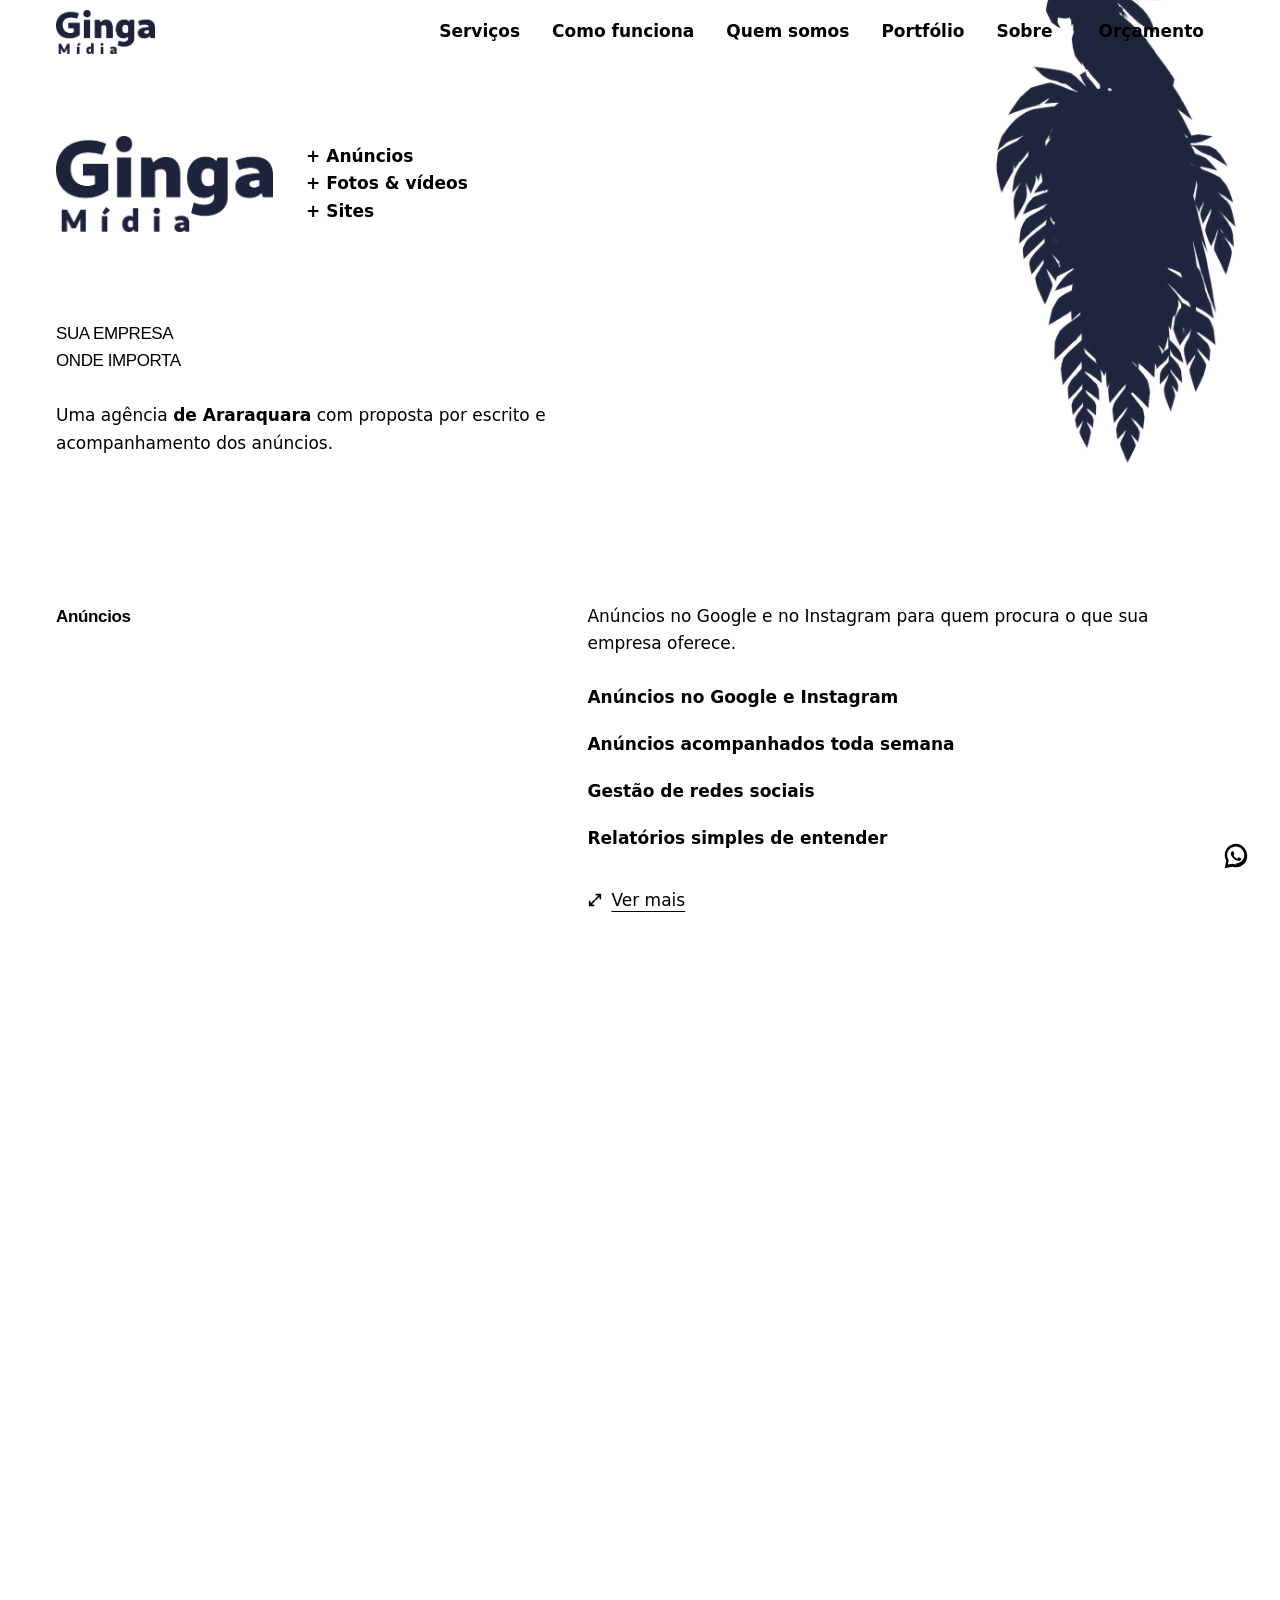
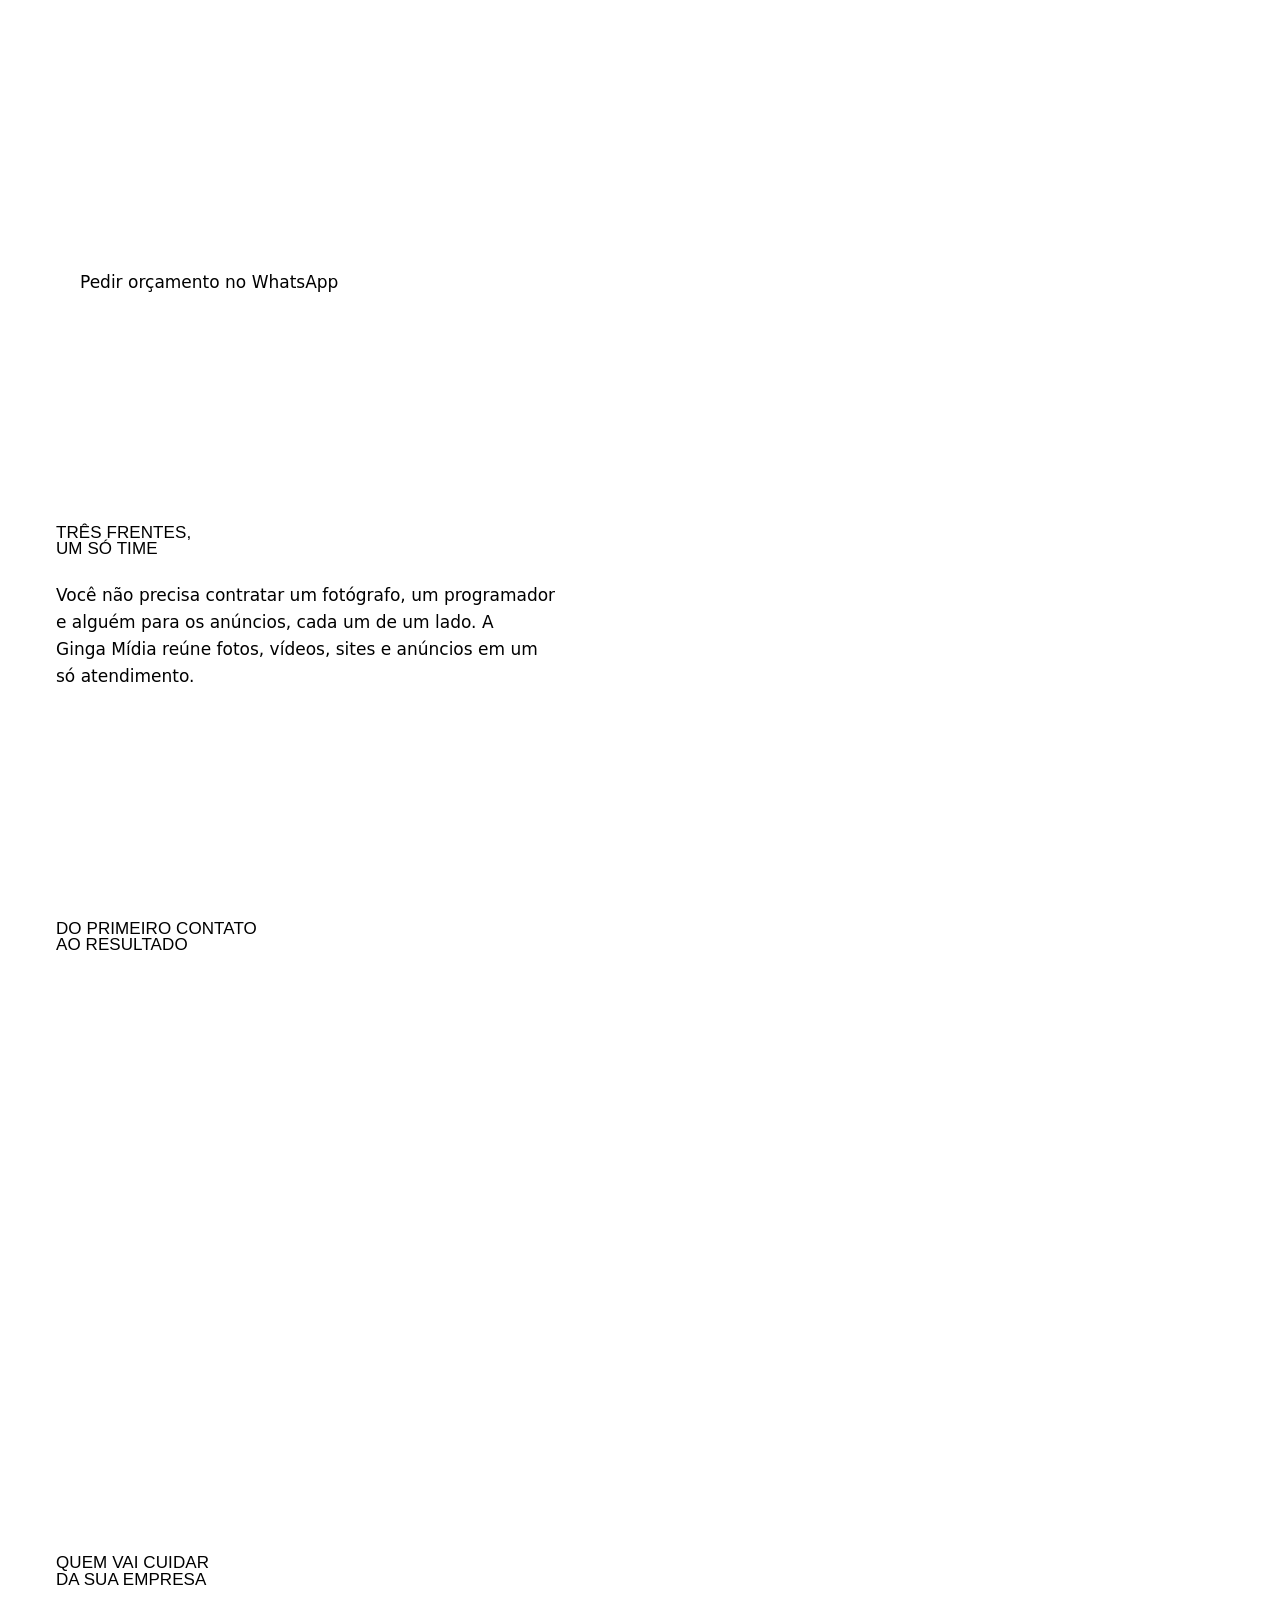
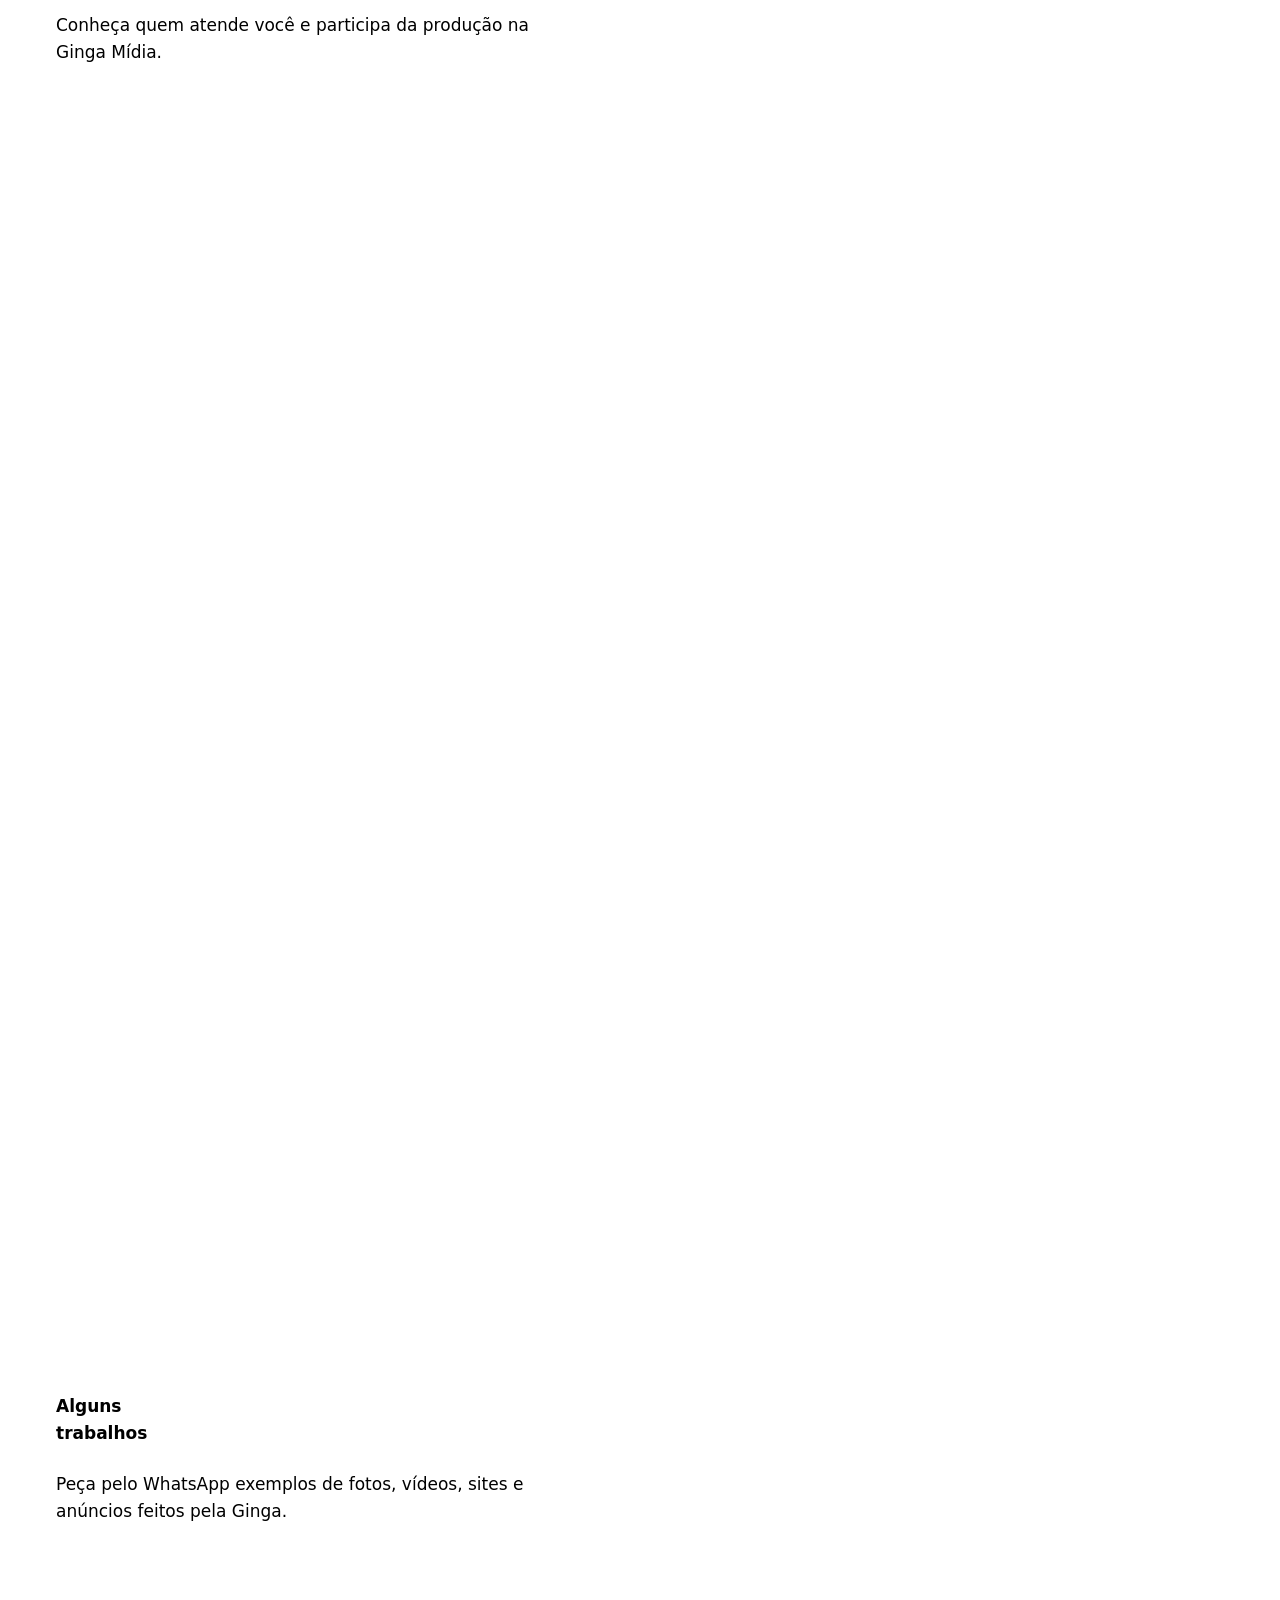
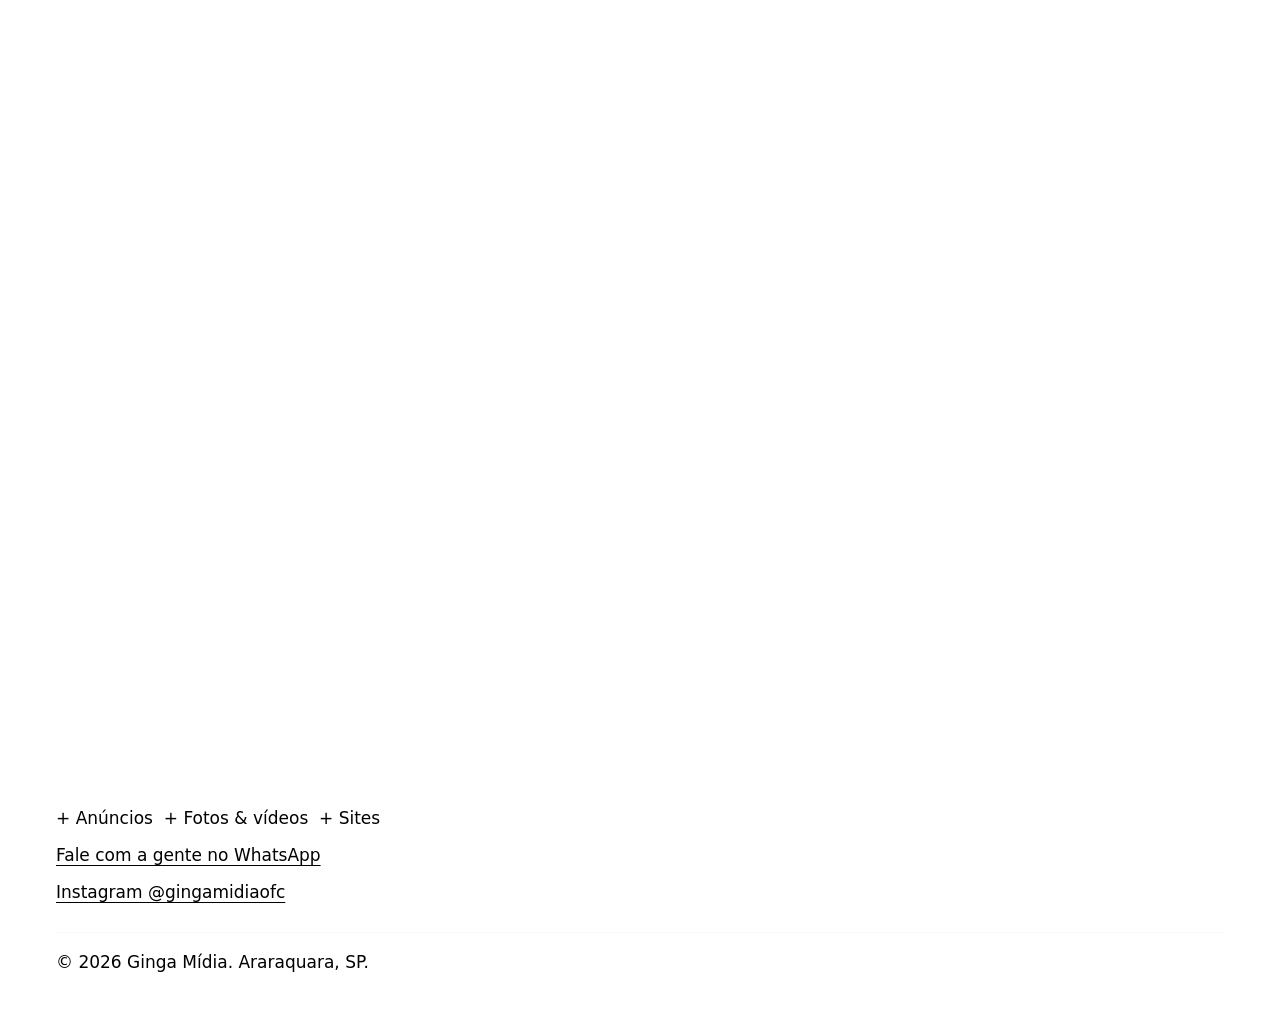
==== commit c2d6e955: "Aplica a identidade Cartaz editorial no site, nas landings e na página da equipe Texto à esquerda nu" ====
--- a/index.html
+++ b/index.html
@@ -3,7 +3,7 @@
 <head>
     <meta charset="UTF-8">
     <!-- Dominique-Oliveira-ChatGPT🤖💚: política compatível com hospedagem estática. -->
-    <meta http-equiv="Content-Security-Policy" content="default-src 'self'; script-src 'self' 'sha256-IHLTdnD8oGKshq+WXdUoFhfKSiJfWaJ47r+x6YT166k='; style-src 'self' https://fonts.googleapis.com ; font-src 'self' https://fonts.gstatic.com; img-src 'self' data:; media-src 'self'; connect-src 'none'; object-src 'none'; base-uri 'none'; form-action 'none'">
+    <meta http-equiv="Content-Security-Policy" content="default-src 'self'; script-src 'self' 'sha256-IHLTdnD8oGKshq+WXdUoFhfKSiJfWaJ47r+x6YT166k='; style-src 'self'; font-src 'self'; img-src 'self' data:; media-src 'self'; connect-src 'none'; object-src 'none'; base-uri 'none'; form-action 'none'">
     <meta name="referrer" content="strict-origin-when-cross-origin">
 
     <meta name="viewport" content="width=device-width, initial-scale=1.0">
@@ -33,10 +33,9 @@
     <link rel="stylesheet" href="estilo/fontes.css">
     <link rel="stylesheet" href="estilo/styles.css">
 
-    <!-- Fonte -->
-    <link rel="preconnect" href="https://fonts.googleapis.com">
-    <link rel="preconnect" href="https://fonts.gstatic.com" crossorigin>
-    <link href="https://fonts.googleapis.com/css2?family=Anton&family=Cantarell:ital,wght@0,400;0,700;1,400;1,700&display=swap" rel="stylesheet">
+    <!-- Fonte: Archivo, local (estilo/fontes.css) -->
+    <link rel="preload" href="estilo/fontes/Archivo-Regular.woff2" as="font" type="font/woff2" crossorigin>
+    <link rel="preload" href="estilo/fontes/ArchivoCondensed-ExtraBold.woff2" as="font" type="font/woff2" crossorigin>
 
     <!-- Dados estruturados para o Google -->
     <script type="application/ld+json">
@@ -89,15 +88,8 @@
 
         <!-- ============ INÍCIO (HERO) ============ -->
         <section class="hero" id="inicio">
-            <div class="decoracao" aria-hidden="true">
-                <img class="folhas folhas-esq" src="Imagens/Folhas-esq.webp" alt="" width="690" height="795">
-                <img class="folhas folhas-dir" src="Imagens/Folhas-dir.webp" alt="" width="690" height="795">
-                <div class="ave ave-tucano"><img src="Imagens/Ave-tucano.webp" alt="" width="720" height="1080"></div>
-                <div class="ave ave-arara"><img src="Imagens/Ave-arara.webp" alt="" width="720" height="1080"></div>
-            </div>
-
             <div class="hero-centro">
-                <div class="sol" aria-hidden="true"></div>
+                <div class="ave ave-arara" aria-hidden="true"><img src="Imagens/Ave-arara.webp" alt="" width="720" height="1080" loading="lazy"></div>
 
                 <div class="logo">
                     <img src="Imagens/Logo-azul-escuro.webp" alt="Ginga Mídia" width="900" height="398">
@@ -105,22 +97,13 @@
                     <p class="logo-lista">+ Anúncios<br>+ Fotos &amp; vídeos<br>+ Sites</p>
                 </div>
 
-                <h1 class="hero-chamada fonte-titulo">Sua empresa <br>onde <span class="tarja"><span>importa</span><svg class="brilho" viewBox="0 0 40 40" aria-hidden="true"><path d="M20 0c1.6 11 7.4 17 20 20-12.6 3-18.4 9-20 20-1.6-11-7.4-17-20-20C12.6 17 18.4 11 20 0Z"/></svg></span></h1>
+                <h1 class="hero-chamada fonte-titulo">Sua empresa <br>onde <span class="tarja"><span>importa</span></span></h1>
                 <p class="hero-sub">Uma agência <strong>de Araraquara</strong> com proposta por escrito e acompanhamento dos anúncios.</p>
-
-                <svg class="carimbo-giro" viewBox="0 0 120 120" aria-hidden="true">
-                    <defs><path id="circuloCarimbo" d="M60,60 m-43,0 a43,43 0 1,1 86,0 a43,43 0 1,1 -86,0"/></defs>
-                    <circle cx="60" cy="60" r="57" class="carimbo-fundo"/>
-                    <circle cx="60" cy="60" r="31" class="carimbo-linha"/>
-                    <text class="carimbo-texto"><textPath href="#circuloCarimbo">GINGA MÍDIA • ARARAQUARA • SP •</textPath></text>
-                    <text class="carimbo-centro" x="60" y="57" text-anchor="middle">CEP</text>
-                    <text class="carimbo-centro" x="60" y="73" text-anchor="middle">14800</text>
-                </svg>
             </div>
 
             <div class="grade-tres">
                     <article class="selo selo-laranja revelar" data-ampliar>
-                        <div class="selo-face tema-nordeste">
+                        <div class="selo-face">
                             <div class="selo-topo">
                                 <span class="selo-icone" aria-hidden="true">+</span>
                                 <span class="selo-valor">01</span>
@@ -145,7 +128,7 @@
                     <button class="ver-mais" type="button" aria-haspopup="dialog" aria-label="Ver mais sobre Anúncios">Ver mais</button></article>
 
                     <article class="selo selo-amarelo revelar" data-ampliar>
-                        <div class="selo-face tema-sp">
+                        <div class="selo-face">
                             <div class="selo-topo">
                                 <span class="selo-icone" aria-hidden="true">+</span>
                                 <span class="selo-valor">02</span>
@@ -170,7 +153,7 @@
                     <button class="ver-mais" type="button" aria-haspopup="dialog" aria-label="Ver mais sobre Fotos &amp; vídeos">Ver mais</button></article>
 
                     <article class="selo selo-vermelho revelar" data-ampliar>
-                        <div class="selo-face tema-amazonia">
+                        <div class="selo-face">
                             <div class="selo-topo">
                                 <span class="selo-icone" aria-hidden="true">+</span>
                                 <span class="selo-valor">03</span>
@@ -205,11 +188,8 @@
         <!-- ============ SERVIÇOS ============ -->
 
         <section class="secao" id="servicos">
-            <div class="enfeites" aria-hidden="true">
-                <img class="enfeite enfeite-berimbau" src="Imagens/Enfeite-Berimbau.webp" alt="" width="143" height="735" loading="lazy">
-            </div>
             <div class="conteudo">
-                <h2 class="cartaz-justificado fonte-titulo" data-justificar>
+                <h2 class="cartaz-justificado fonte-titulo">
                     <span>Três frentes,</span>
                     <span>um só time</span>
                 </h2>
@@ -221,16 +201,12 @@
         </section>
 
         <!-- ============ COMO FUNCIONA ============ -->
-        <div class="faixa-correio" aria-hidden="true"></div>
         <section class="secao secao-azul" id="como-funciona">
-            <div class="enfeites" aria-hidden="true">
-                <img class="enfeite enfeite-pandeiro" src="Imagens/Enfeite-Pandeiro.webp" alt="" width="387" height="248" loading="lazy">
-            </div>
             <div class="conteudo">
                 <h2 class="titulo-correio fonte-titulo">Do primeiro contato ao resultado</h2>
 
                 <ol class="passos" id="passos">
-                    <li class="selo selo-amarelo revelar" data-ampliar><div class="selo-face tema-bahia">
+                    <li class="selo selo-amarelo revelar" data-ampliar><div class="selo-face">
                         <span class="passo-numero fonte-titulo">1</span>
                         <h3 class="selo-nome">Conversa</h3>
                         <div class="selo-texto"><p>Você conta sobre o seu negócio pelo WhatsApp. Sem compromisso e sem enrolação.</p></div>
@@ -238,7 +214,7 @@
                             <p>Pode mandar áudio, texto ou foto do seu negócio. A gente tira suas dúvidas e indica quais serviços atendem ao pedido.</p>
                         </div>
                     </div><button class="ver-mais" type="button" aria-haspopup="dialog" aria-label="Ver mais sobre a etapa Conversa">Ver mais</button></li>
-                    <li class="selo selo-amarelo revelar" data-ampliar><div class="selo-face tema-brasilia">
+                    <li class="selo selo-amarelo revelar" data-ampliar><div class="selo-face">
                         <span class="passo-numero fonte-titulo">2</span>
                         <h3 class="selo-nome">Proposta</h3>
                         <div class="selo-texto"><p>Montamos um plano e um orçamento claros, do tamanho da sua necessidade.</p></div>
@@ -246,7 +222,7 @@
                             <p>Você recebe por escrito o que vamos fazer, os prazos, o valor e, nos anúncios, quanto sugerimos investir. Se precisar mudar o escopo, combinamos os ajustes por escrito.</p>
                         </div>
                     </div><button class="ver-mais" type="button" aria-haspopup="dialog" aria-label="Ver mais sobre a etapa Proposta">Ver mais</button></li>
-                    <li class="selo selo-amarelo revelar" data-ampliar><div class="selo-face tema-rio">
+                    <li class="selo selo-amarelo revelar" data-ampliar><div class="selo-face">
                         <span class="passo-numero fonte-titulo">3</span>
                         <h3 class="selo-nome">Produção</h3>
                         <div class="selo-texto"><p>Fotografamos, filmamos, criamos o site e configuramos os anúncios.</p></div>
@@ -254,7 +230,7 @@
                             <p>Marcamos as gravações, criamos as peças e te mostramos tudo antes de publicar. Você aprova cada etapa.</p>
                         </div>
                     </div><button class="ver-mais" type="button" aria-haspopup="dialog" aria-label="Ver mais sobre a etapa Produção">Ver mais</button></li>
-                    <li class="selo selo-amarelo revelar" data-ampliar><div class="selo-face tema-sul">
+                    <li class="selo selo-amarelo revelar" data-ampliar><div class="selo-face">
                         <span class="passo-numero fonte-titulo">4</span>
                         <h3 class="selo-nome">Resultado</h3>
                         <div class="selo-texto"><p>Conferimos os números dos anúncios e combinamos os próximos ajustes.</p></div>
@@ -265,14 +241,10 @@
                 </ol>
             </div>
         </section>
-        <div class="faixa-correio" aria-hidden="true"></div>
 
 
         <!-- ============ QUEM SOMOS NÓS ============ -->
         <section class="secao" id="quem-somos">
-            <div class="enfeites" aria-hidden="true">
-                <img class="enfeite enfeite-onca" src="Imagens/Enfeite-Onca.webp" alt="" width="326" height="540" loading="lazy">
-            </div>
             <div class="conteudo">
                 <h2 class="titulo-letreiro fonte-titulo">Quem vai cuidar da sua empresa</h2>
                 <p class="secao-intro">
@@ -387,10 +359,6 @@
 
         <!-- ============ PORTFÓLIO ============ -->
         <section class="secao" id="portfolio">
-            <div class="enfeites" aria-hidden="true">
-                <img class="enfeite enfeite-caxixi" src="Imagens/Enfeite-Caxixi.webp" alt="" width="110" height="185" loading="lazy">
-                <img class="enfeite enfeite-ganza" src="Imagens/Enfeite-Ganza.webp" alt="" width="181" height="202" loading="lazy">
-            </div>
             <div class="conteudo">
                 <h2 class="titulo-grande">Alguns<br>trabalhos</h2>
                 <p class="secao-intro">
@@ -400,7 +368,7 @@
                 <div class="grade-portfolio">
                     <!-- Troque cada <span>Foto N</span> por <img src="Imagens/Portfolio/foto1.jpg" alt="descrição"> -->
                     <figure class="selo selo-laranja revelar" data-ampliar>
-                        <div class="selo-face tema-minas">
+                        <div class="selo-face">
                             <div class="foto-espaco"><span>Foto 1</span></div>
                             <figcaption><span class="selo-nome fonte-titulo">Fotografia de produto</span><span class="selo-valor">01</span></figcaption>
                             <div class="selo-mais" hidden>
@@ -410,7 +378,7 @@
                         </div>
                     <button class="ver-mais" type="button" aria-haspopup="dialog" aria-label="Ampliar: Fotografia de produto">Ver mais</button></figure>
                     <figure class="selo selo-vermelho revelar" data-ampliar>
-                        <div class="selo-face tema-pantanal">
+                        <div class="selo-face">
                             <div class="foto-espaco"><span>Foto 2</span></div>
                             <figcaption><span class="selo-nome fonte-titulo">Vídeo institucional</span><span class="selo-valor">02</span></figcaption>
                             <div class="selo-mais" hidden>
@@ -420,7 +388,7 @@
                         </div>
                     <button class="ver-mais" type="button" aria-haspopup="dialog" aria-label="Ampliar: Vídeo institucional">Ver mais</button></figure>
                     <figure class="selo selo-amarelo revelar" data-ampliar>
-                        <div class="selo-face tema-cerrado">
+                        <div class="selo-face">
                             <div class="foto-espaco"><span>Foto 3</span></div>
                             <figcaption><span class="selo-nome fonte-titulo">Site para loja virtual</span><span class="selo-valor">03</span></figcaption>
                             <div class="selo-mais" hidden>
@@ -430,7 +398,7 @@
                         </div>
                     <button class="ver-mais" type="button" aria-haspopup="dialog" aria-label="Ampliar: Site para loja virtual">Ver mais</button></figure>
                     <figure class="selo selo-laranja revelar" data-ampliar>
-                        <div class="selo-face tema-carnaval">
+                        <div class="selo-face">
                             <div class="foto-espaco"><span>Foto 4</span></div>
                             <figcaption><span class="selo-nome fonte-titulo">Campanha no Instagram</span><span class="selo-valor">04</span></figcaption>
                             <div class="selo-mais" hidden>
@@ -445,14 +413,9 @@
 
         <!-- ============ SOBRE ============ -->
         <section class="secao secao-sobre" id="sobre">
-            <div class="enfeites" aria-hidden="true">
-                <img class="enfeite enfeite-atabaque" src="Imagens/Enfeite-Atabaque.webp" alt="" width="198" height="469" loading="lazy">
-            </div>
             <div class="conteudo sobre-grade">
                 <div class="sobre-figura revelar" aria-hidden="true">
-                    <div class="sobre-sol"></div>
                     <img src="Imagens/Tucano-ginga.webp" alt="" width="449" height="466" loading="lazy">
-                    <div class="sobre-estampa"></div>
                 </div>
                 <div class="sobre-texto revelar">
                     <h2 class="titulo-contorno fonte-titulo">Comunicação brasileira, <span>com jogo de cintura</span></h2>
@@ -491,9 +454,6 @@
                 </div>
 
                 <form class="formulario envelope revelar" id="formContato" novalidate>
-                    <div class="selo selo-amarelo selo-colado" aria-hidden="true">
-                        <div class="selo-face"><img src="Imagens/Tucano-ginga.webp" alt="" width="449" height="466" loading="lazy"></div>
-                    </div>
                     <p class="envelope-para"><strong>Para:</strong> Ginga Mídia, Araraquara · SP</p>
 
                     <label for="nome">Seu nome</label>
--- a/estilo/styles.css
+++ b/estilo/styles.css
@@ -1,3 +1,9 @@
+/* Site da Ginga Mídia · identidade "Cartaz editorial" (24/11/2026)
+   Creme de fundo, azul escuro de texto, uma cor de ação (vermelho) e as outras cores
+   só em campos de seção inteiros. Uma família de fonte (Archivo), cinco tamanhos de texto
+   (fontes.css), texto alinhado à esquerda numa grade de 1200 px e listas com fios finos.
+   Movimento só de transform e opacity, em até 300 ms. Tokens em cores.css e fontes.css. */
+
 *{
     margin: 0;
     padding: 0;
@@ -5,93 +11,45 @@
 }
 
 :root {
-    --papel: #FFFAF2;
-    --tinta: var(--azule);
-    /* textura granulada dos selos */
-    --grao: url("data:image/svg+xml,%3Csvg xmlns='http://www.w3.org/2000/svg' width='160' height='160'%3E%3Cfilter id='g'%3E%3CfeTurbulence type='fractalNoise' baseFrequency='.9' numOctaves='2' stitchTiles='stitch'/%3E%3CfeColorMatrix values='0 0 0 0 0 0 0 0 0 0 0 0 0 0 0 0 0 0 .55 0'/%3E%3C/filter%3E%3Crect width='100%25' height='100%25' filter='url(%23g)'/%3E%3C/svg%3E");
+    --margem: clamp(20px, 5vw, 56px);
+    --largura: 1200px;
+    --altura-topo: 64px;
 }
 
 html {
-    --altura-topo: 75px;
-    scrollbar-color: var(--laranja) var(--branco);
     scroll-behavior: smooth;
-    scroll-padding-top: 72px;
+    scroll-padding-top: 76px;
+    scrollbar-color: var(--cor-fio-forte) var(--cor-fundo);
 }
 
 body {
     position: relative;
-    background-color: var(--branco);
-    color: var(--azule);
+    background-color: var(--cor-fundo);
+    color: var(--cor-texto);
 }
 
 /* nunca rolar para o lado: clip corta o que passa da largura sem criar rolagem nem quebrar o menu fixo */
 html, body { overflow-x: clip; }
 
-/* arco laranja: acompanha a página inteira e fica atrás das seções com fundo
-   (como funciona, contato) e do rodapé */
-body::before {
-    content: "";
-    position: absolute;
-    inset: 0;
-    /* começa abaixo do menu, para o menu fechado nunca cobrir o topo do arco */
-    margin: calc(var(--altura-topo) + 14px) 3% 0;
-    border: 2px solid var(--laranja);
-    border-bottom: 0;
-    border-radius: 50% 50% 0 0 / 15vh 15vh 0 0;
-    z-index: 0;
-    pointer-events: none;
-}
-
-/* grão de serigrafia, bem leve, por cima de tudo */
-body::after {
-    content: "";
-    position: fixed;
-    inset: 0;
-    pointer-events: none;
-    z-index: 100;
-    opacity: .07;
-    transform: translateZ(0);
-    background-image: url("data:image/svg+xml,%3Csvg xmlns='http://www.w3.org/2000/svg' width='160' height='160'%3E%3Cfilter id='g'%3E%3CfeTurbulence type='fractalNoise' baseFrequency='.9' numOctaves='2'/%3E%3C/filter%3E%3Crect width='100%25' height='100%25' filter='url(%23g)'/%3E%3C/svg%3E");
-}
-
-:focus-visible { outline: 3px solid var(--azule); outline-offset: 3px; }
-.secao-azul :focus-visible, .secao-contato :focus-visible { outline-color: var(--amarelo); }
+:focus-visible { outline: 2px solid var(--cor-foco); outline-offset: 3px; }
+.secao-azul :focus-visible,
+.secao-contato :focus-visible,
+.rodape :focus-visible { outline-color: var(--cor-papel); }
 
 .pular {
     position: absolute;
     left: 16px; top: -60px;
     z-index: 200;
-    background: var(--azule); color: var(--branco);
+    background: var(--cor-texto); color: var(--cor-fundo);
     padding: 10px 16px;
+    border-radius: var(--raio-pequeno);
 }
 .pular:focus { top: 12px; }
 
-/* tudo que vem depois fica na frente do arco */
-main > section,
-.rodape {
-    position: relative;
-    z-index: 1;
-}
-
 img { max-width: 100%; height: auto; display: block; }
-
-/* barra de rolagem com as cores da Ginga */
-::-webkit-scrollbar { width: 14px; height: 14px; }
-::-webkit-scrollbar-track {
-    background-color: var(--branco);
-    border-left: 2px solid rgba(29, 35, 59, .12);
-}
-::-webkit-scrollbar-thumb {
-    background-color: var(--laranja);
-    border: 3px solid var(--branco);
-    border-radius: 999px;
-    box-shadow: inset 0 0 0 2px var(--azule);
-}
-::-webkit-scrollbar-thumb:hover { background-color: var(--vermelho); }
-::-webkit-scrollbar-corner { background-color: var(--branco); }
 a { color: inherit; }
 
-/* ================= TOPO / MENU (Correio da Ginga) ================= */
+/* ================= TOPO / MENU ================= */
 .topo {
     position: sticky;
     top: 0;
@@ -100,35 +58,37 @@
     align-items: center;
     justify-content: space-between;
     gap: 16px;
-    padding: 12px max(16px, calc((100% - 1180px) / 2));
-    background: var(--branco);
-    border-bottom: 3px solid var(--azule);
-    transition: box-shadow .2s;
-}
-.topo.rolou { box-shadow: 0 6px 0 rgba(29, 35, 59, .12); }
+    min-height: var(--altura-topo);
+    padding: 8px max(var(--margem), calc((100% - var(--largura)) / 2));
+    background: var(--cor-fundo);
+    border-bottom: 1px solid var(--cor-fio);
+}
+.topo.rolou { box-shadow: 0 1px 0 var(--cor-fio), 0 6px 16px rgba(29, 35, 59, .08); }
 .topo-marca img { height: 38px; width: auto; }
 
 .menu-botao {
     display: flex;
-    width: 48px; height: 48px;
-    border: 3px solid var(--azule);
-    border-radius: 12px;
-    background: var(--amarelo);
-    padding: 10px 9px;
+    width: 44px; height: 44px;
+    border: 1px solid var(--cor-fio-forte);
+    border-radius: var(--raio);
+    background: transparent;
+    padding: 14px 12px;
     flex-direction: column;
     justify-content: space-between;
     cursor: pointer;
-}
+    transition: transform var(--duracao) var(--ease-saida);
+}
+.menu-botao:active { transform: scale(.97); }
 .menu-botao span {
     display: block;
-    height: 3px;
-    background: var(--azule);
-    border-radius: 2px;
-    transition: transform .3s, opacity .3s;
-}
-.menu-botao[aria-expanded="true"] span:nth-child(1) { transform: translateY(9.5px) rotate(45deg); }
+    height: 2px;
+    background: var(--cor-texto);
+    border-radius: 1px;
+    transition: transform .2s var(--ease-saida), opacity .2s var(--ease-saida);
+}
+.menu-botao[aria-expanded="true"] span:nth-child(1) { transform: translateY(6px) rotate(45deg); }
 .menu-botao[aria-expanded="true"] span:nth-child(2) { opacity: 0; }
-.menu-botao[aria-expanded="true"] span:nth-child(3) { transform: translateY(-9.5px) rotate(-45deg); }
+.menu-botao[aria-expanded="true"] span:nth-child(3) { transform: translateY(-6px) rotate(-45deg); }
 
 .menu {
     display: none;
@@ -136,767 +96,384 @@
     top: 100%; left: 0; right: 0;
     flex-direction: column;
     align-items: stretch;
-    gap: 6px;
-    background: var(--branco);
-    border-bottom: 3px solid var(--azule);
-    padding: 8px 16px 16px;
+    background: var(--cor-fundo);
+    border-bottom: 1px solid var(--cor-fio);
+    box-shadow: 0 12px 24px rgba(29, 35, 59, .10);
+    padding: 4px var(--margem) 20px;
 }
 .menu.aberto { display: flex; }
 
 .menu a {
-    font-weight: 700;
+    font-weight: 600;
     text-decoration: none;
-    padding: 12px;
-    min-height: 44px;
-    border-radius: 999px;
-}
-.menu a:hover { text-decoration: underline; text-underline-offset: 4px; }
-.menu .menu-cta { background: var(--azule); color: var(--branco); padding-inline: 18px; text-align: center; margin-top: 6px; }
-.menu .menu-cta:hover { text-decoration: none; background: var(--vermelho); }
-
-/* ================= SELO POSTAL =================
-   Papel claro com picote nas bordas e uma "face" colorida por dentro.
-   Cores: .selo-laranja, .selo-vermelho, .selo-amarelo.
-   Paleta Terra no site todo; "Como funciona" e "Contato" usam a paleta Correio */
-.selo {
-    --furo: 7px;
-    --face: var(--laranja);
-    /* face na cor pura da paleta; texto grande azul escuro (creme só no vermelho) e o pequeno no bloco creme */
-    --texto: var(--azule);
-    --valor: var(--azule);
-    --fundo: var(--face);
-    padding: calc(var(--furo) * 2 - 4px);
-    background:
-        radial-gradient(var(--furo), #0000 98%, var(--fundo)) round
-            calc(var(--furo) * -1.5) calc(var(--furo) * -1.5) / calc(var(--furo) * 3) calc(var(--furo) * 3),
-        linear-gradient(var(--fundo) 0 0) no-repeat 50% / calc(100% - var(--furo) * 3) calc(100% - var(--furo) * 3);
-    filter: drop-shadow(0 1px 1px rgba(29, 35, 59, .25)) drop-shadow(0 10px 16px rgba(29, 35, 59, .14));
-    transition: transform .25s;
-}
-.selo-vermelho { --face: var(--vermelho); --texto: var(--branco); --valor: var(--branco); }
-.selo-amarelo { --face: var(--amarelo); }
-/* no fundo claro a ilustração escura disputaria com o texto */
-.selo-amarelo .selo-face[class*="tema-"]::before { opacity: .14; }
-
-.selo-face :is(.selo-nome, .selo-valor) { color: var(--texto); }
-
-/* bloco sólido para o texto pequeno: fica por cima da ilustração regional (regra texto-sobre-estampa) */
-.selo-texto {
-    background-color: var(--branco);
-    color: var(--azule);
-    border: 2px solid var(--azule);
-    border-radius: 4px;
-    padding: 12px 14px;
-}
-
-.selo-face {
-    position: relative;
-    height: 100%;
-    padding: 16px;
-    background-color: var(--fundo);
-    color: var(--texto);
-    overflow: hidden;
-}
-/* grão + retícula por cima da cor, como impressão antiga */
-.selo-face::after {
-    content: "";
-    position: absolute;
-    inset: 0;
-    background:
-        radial-gradient(rgba(0, 0, 0, .08) 1px, transparent 1.4px) 0 0 / 5px 5px,
-        var(--grao);
-    mix-blend-mode: multiply;
-    opacity: .35;
-    pointer-events: none;
-}
-/* conteúdo fica por cima do grão */
-.selo-face > * { position: relative; z-index: 1; }
-
-/* temas regionais dos selos: ilustração no fundo da face */
-.selo-face[class*="tema-"]::before {
-    content: "";
-    position: absolute;
-    left: 0; right: 0; bottom: 0;
-    height: 46%;
-    background: var(--tema) center bottom / 100% auto no-repeat;
-    opacity: .5;
-    pointer-events: none;
-}
-.tema-nordeste { --tema: url("../Imagens/Tema-Nordeste.svg"); }
-.tema-sp { --tema: url("../Imagens/Tema-SP.svg"); }
-.tema-amazonia { --tema: url("../Imagens/Tema-Amazonia.svg"); }
-.tema-bahia { --tema: url("../Imagens/Tema-Bahia.svg"); }
-.tema-brasilia { --tema: url("../Imagens/Tema-Brasilia.svg"); }
-.tema-rio { --tema: url("../Imagens/Tema-Rio.svg"); }
-.tema-sul { --tema: url("../Imagens/Tema-Sul.svg"); }
-.tema-minas { --tema: url("../Imagens/Tema-Minas.svg"); }
-.tema-pantanal { --tema: url("../Imagens/Tema-Pantanal.svg"); }
-.tema-cerrado { --tema: url("../Imagens/Tema-Cerrado.svg"); }
-.tema-carnaval { --tema: url("../Imagens/Tema-Carnaval.svg"); }
-
-.selo-valor {
-    font-weight: 700;
-    font-style: italic;
-    font-size: 40px;
-    line-height: 1;
-    letter-spacing: -.03em;
-    color: var(--valor);
-}
-.selo-nome {
-    text-transform: uppercase;
-    line-height: 1.05;
-}
-
-/* ================= HERO ================= */
+    padding: 14px 0;
+    min-height: 48px;
+    border-top: 1px solid var(--cor-fio);
+}
+.menu a:first-child { border-top: 0; }
+.menu a:hover { text-decoration: underline; text-underline-offset: 5px; }
+.menu .menu-cta {
+    background: var(--cor-acao);
+    color: var(--cor-acao-texto);
+    border: 0;
+    border-radius: var(--raio);
+    padding: 14px 18px;
+    text-align: center;
+    margin-top: 12px;
+    box-shadow: var(--sombra-leve);
+    transition: transform var(--duracao) var(--ease-saida);
+}
+.menu .menu-cta:hover { text-decoration: none; }
+.menu .menu-cta:active { transform: scale(.97); }
+
+/* ================= HERO (abertura em cartaz) ================= */
 .hero {
     position: relative;
-    padding: 28px 6vw 70px;
-    display: flex;
-    flex-direction: column;
-    align-items: center;
-    overflow: hidden;
+    padding: clamp(32px, 6vw, 72px) var(--margem) clamp(56px, 8vw, 104px);
 }
 
 .hero-centro {
     position: relative;
-    z-index: 2;
-    width: min(880px, 100%);
-    padding: 34px 6vw 0;
-    text-align: center;
+    max-width: var(--largura);
+    margin: 0 auto;
 }
 
 .logo {
-    position: relative;
-    z-index: 2;
     display: flex;
     align-items: center;
-    justify-content: center;
-    gap: 14px;
-}
-.logo img { height: 58px; width: auto; }
+    gap: 16px;
+}
+.logo img { height: 56px; width: auto; }
 
 .divisoria {
     width: 1px;
-    height: 60px;
-    background-color: var(--azule);
+    height: 52px;
+    background-color: var(--cor-fio-forte);
 }
 
 .logo-lista {
-    font-size: 16px;
-    font-weight: 700;
+    font-size: var(--t-rotulo);
+    font-weight: 600;
     white-space: nowrap;
-    line-height: 1.5;
+    line-height: var(--entrelinha-texto);
     text-align: left;
 }
 
 .hero-chamada {
-    position: relative;
-    z-index: 2;
-    margin-top: 34px;
-    font-size: clamp(44px, 12vw, 104px);
-    line-height: 1.05;
-    text-transform: uppercase;
-    color: var(--azule);
-    text-shadow: 3px 3px 0 var(--branco);
-}
-
-/* palavra-chave na tarja inclinada */
-.tarja {
-    position: relative;
-    display: inline-block;
-    transform: rotate(-3.5deg);
-    background: var(--vermelho);
-    padding: .04em .22em .1em;
-    text-shadow: none;
-}
-.tarja > span {
-    display: block;
-    font-family: var(--fonte-texto);
-    font-weight: 700;
-    font-style: italic;
-    text-transform: lowercase;
-    font-size: .74em;
-    line-height: 1.2;
-    color: var(--branco);
-}
-.brilho { position: absolute; width: .34em; top: -.32em; right: -.46em; fill: var(--azule); }
+    margin-top: clamp(40px, 8vw, 88px);
+    font-size: var(--t-cartaz);
+    line-height: var(--entrelinha-titulo);
+    letter-spacing: -.025em;
+    color: var(--cor-texto);
+    max-width: 9em;
+}
+/* destaque por cor de ação, na mesma família e no mesmo peso */
+.tarja { color: var(--cor-acao); }
+.tarja > span { display: inline; }
 
 .hero-sub {
-    position: relative;
-    z-index: 2;
-    margin: 24px auto 0;
-    max-width: 520px;
-    font-size: 18px;
-    text-wrap: balance; /* linhas parecidas: a primeira não encosta nas aves no celular */
-}
-@media (max-width: 767px) {
-    .hero-sub { padding-inline: 4vw; } /* respiro entre o texto e as aves */
-}
-
-.sol {
-    position: absolute;
-    z-index: 1;
-    /* começa abaixo do logo: sol cortando o logo pela metade fica estranho */
-    top: 104px;
-    left: 50%;
-    transform: translateX(-50%);
-    width: 72%;
-    max-width: 440px;
-    aspect-ratio: 1;
-    border-radius: 50%;
-    background: var(--amarelo);
-}
-
-/* carimbo redondo girando no canto do topo, ao lado do logo; no celular não cabe sem cobrir o logo */
-.carimbo-giro {
-    display: none;
-    position: absolute;
-    z-index: 3;
-    top: -10px;
-    left: -18px;
-    width: 76px;
-    height: 76px;
-    color: var(--azule);
-    animation: girar 24s linear infinite;
-}
-.carimbo-fundo { fill: var(--branco); stroke: currentColor; stroke-width: 3; }
-.carimbo-linha { fill: none; stroke: currentColor; stroke-width: 3; }
-.carimbo-texto { font: 700 10.5px var(--fonte-texto); letter-spacing: 1.6px; fill: currentColor; }
-.carimbo-centro { font: 400 15px var(--fonte-titulo); fill: currentColor; }
-@keyframes girar { to { transform: rotate(360deg); } }
-
-.hero-botoes {
-    position: relative;
-    z-index: 2;
-    margin-top: 40px;
-    display: flex;
-    flex-wrap: wrap;
-    gap: 12px;
-    justify-content: center;
-}
-
-/* decoração: folhas recortadas atrás do conteúdo, aves na frente */
-.decoracao {
-    position: absolute;
-    inset: 0;
-    pointer-events: none;
-    overflow: hidden;
-}
-
-.folhas {
-    position: absolute;
-    z-index: 1;
-    width: 46vw;
-    max-width: 420px;
-}
-.folhas-esq { left: -14vw; top: 330px; }
-.folhas-dir { right: -14vw; top: 330px; transform: scaleX(-1); }
-
-/* tucano e arara: por cima do sol, saindo um pouco pelas bordas da tela */
-.ave {
-    position: absolute;
-    z-index: 3;
-    top: 270px;
-    width: 24vw;
-}
-.ave img { width: 100%; height: auto; }
-.ave-tucano { left: -6vw; width: 20vw; top: calc(270px + 5vw); }
-/* o desenho da arara acaba em 86% da imagem: -6.5vw faz a asa encostar e passar um pouco da borda */
-.ave-arara { right: -6.5vw; }
-
-/* ================= BOTÕES (Correio da Ginga) ================= */
+    margin-top: 28px;
+    max-width: 30em;
+    font-size: var(--t-destaque);
+    line-height: var(--entrelinha-texto);
+    text-wrap: pretty;
+}
+
+/* a arara é a única ilustração da abertura: só aparece onde há espaço ao lado do texto */
+.ave { display: none; }
+
+/* ================= BOTÕES ================= */
 .botao {
     display: inline-flex;
     align-items: center;
     justify-content: center;
     min-height: 48px;
-    padding: 12px 22px;
-    border: 3px solid var(--azule);
-    border-radius: 999px;
+    padding: 12px 24px;
+    border: 0;
+    border-radius: var(--raio);
     max-width: 100%;
     text-align: center;
-    font: 700 16px/1.2 var(--fonte-texto);
+    font: 600 var(--t-texto)/1.2 var(--fonte-texto);
     text-decoration: none;
     cursor: pointer;
-    transition: transform .15s ease, box-shadow .15s ease;
-}
-.botao:hover { transform: translate(-2px, -2px); box-shadow: 4px 4px 0 var(--azule); }
-.botao-principal,
-.botao-amarelo { background: var(--amarelo); color: var(--azule); }
-.botao-secundario { background: transparent; color: var(--azule); }
-.botao-escuro { background: var(--azule); color: var(--branco); }
-.botao-escuro:hover { box-shadow: 4px 4px 0 var(--amarelo); }
+    box-shadow: var(--sombra-leve);
+    transition: transform var(--duracao) var(--ease-saida), opacity var(--duracao) var(--ease-saida);
+}
+@media (hover: hover) {
+    .botao:hover { transform: translateY(-1px); }
+}
+.botao:active { transform: scale(.97); }
+.botao-principal { background: var(--cor-acao); color: var(--cor-acao-texto); }
+.botao-secundario { background: transparent; color: var(--cor-texto); box-shadow: inset 0 0 0 1px var(--cor-fio-forte); }
+.botao-escuro { background: var(--cor-texto); color: var(--cor-fundo); }
+/* sobre campo vermelho a ação vira creme, para o botão não sumir no fundo */
+.botao-amarelo { background: var(--cor-papel); color: var(--cor-texto); }
+
+.hero-botoes {
+    max-width: var(--largura);
+    margin: clamp(40px, 6vw, 64px) auto 0;
+    display: flex;
+    flex-wrap: wrap;
+    gap: 12px;
+}
 
 /* ================= SEÇÕES ================= */
-.secao { padding: 88px 6vw; }
-.conteudo { max-width: 1100px; margin: 0 auto; }
-
-.secao-intro { font-size: 19px; max-width: 36em; margin: 24px 0 48px; }
-
-/* um padrão de título por seção (ver tipografias.json da skill) */
-.cartaz-justificado { display: flex; flex-direction: column; align-items: flex-start; font-size: clamp(48px, 7vw, 96px); line-height: .92; }
-.cartaz-justificado span { white-space: nowrap; max-width: 100%; }
-.cartaz-justificado span:last-child { color: var(--vermelho); }
-#servicos .conteudo { display: grid; grid-template-columns: minmax(0, 1fr); gap: 0 56px; align-items: end; }
+.secao { position: relative; padding: clamp(64px, 9vw, 128px) var(--margem); }
+.conteudo { max-width: var(--largura); margin: 0 auto; position: relative; }
+
+.secao-intro {
+    font-size: var(--t-destaque);
+    max-width: 30em;
+    margin: 24px 0 clamp(40px, 6vw, 72px);
+    text-wrap: pretty;
+}
+
+/* título de seção: condensada 800, caixa normal, alinhado à esquerda */
+.cartaz-justificado,
+.titulo-correio,
+.titulo-letreiro,
+.titulo-grande,
+.titulo-contorno {
+    font-size: var(--t-titulo);
+    max-width: 14em;
+    text-wrap: balance;
+}
+.cartaz-justificado { display: block; }
+.cartaz-justificado span { display: block; }
+.cartaz-justificado span:last-child { color: var(--cor-acao); }
+.titulo-contorno span { display: block; color: var(--cor-acao); }
+.titulo-correio { margin-bottom: clamp(40px, 6vw, 72px); }
+
+.secao-azul { background-color: var(--campo-escuro); color: var(--sobre-campo-escuro); }
+.secao-azul h2, .secao-azul h3 { color: inherit; }
+
+.sem-quebra { white-space: nowrap; }
+
+/* ================= SERVIÇOS: lista com fios finos ================= */
 #servicos .secao-intro { margin-bottom: 0; }
-
-.titulo-correio { font-size: clamp(46px, 6vw, 80px); text-wrap: balance; max-width: 12em; margin-bottom: 56px; }
-
-.titulo-letreiro {
-    font-size: clamp(44px, 5.6vw, 76px);
-    text-shadow: 5px 5px 0 var(--amarelo);
-    text-wrap: balance;
-    max-width: 13em;
-}
-
-.titulo-grande { font: 400 clamp(34px, 6vw, 82px)/1 var(--fonte-titulo); text-transform: uppercase; }
-
-.titulo-contorno { font-size: clamp(46px, 5.6vw, 78px); margin-bottom: 28px; }
-.titulo-contorno span {
-    display: block;
-    color: transparent;
-    -webkit-text-stroke: 2px var(--azule);
-}
-
-/* faixa de correio aéreo nas bordas da seção escura */
-.faixa-correio {
+.grade-tres {
+    max-width: var(--largura);
+    margin: clamp(56px, 8vw, 104px) auto 0;
+    border-top: 2px solid var(--cor-fio-forte);
+}
+.grade-tres .selo {
     position: relative;
-    z-index: 1;
-    height: 18px;
-    background: repeating-linear-gradient(-45deg,
-        var(--vermelho) 0 16px, var(--branco) 16px 24px,
-        var(--azul) 24px 40px, var(--branco) 40px 48px);
-}
-
-/* rodapé com borda de meias-bolinhas em cima */
-.rodape { --faixa: var(--azule); }
-.rodape::before {
-    content: "";
-    position: absolute;
-    left: 0; right: 0;
-    height: 24px;
-    background: radial-gradient(circle at 50% 100%, var(--faixa) 0 17px, transparent 18px) 0 0 / 44px 24px repeat-x;
-    bottom: 100%;
-}
-
-.secao-azul { background-color: var(--azule); color: var(--branco); }
-.secao-azul h2 { color: var(--branco); }
-
-/* ================= SERVIÇOS (selos coloridos) ================= */
-.grade-tres {
-    position: relative;
-    z-index: 2;
-    width: 100%;
-    max-width: 380px;
-    margin-top: 52px;
-    display: grid;
-    grid-template-columns: 1fr;
-    gap: 30px;
-}
-
-.grade-tres .selo:hover { transform: translateY(-6px) rotate(-1deg); }
-
-.selo-topo {
-    position: relative;
-    z-index: 1;
-    display: flex;
-    align-items: center;
-    justify-content: space-between;
-    margin-bottom: 12px;
-}
-
-.selo-icone {
-    width: 40px; height: 40px;
-    border-radius: 50%;
-    display: grid;
-    place-items: center;
-    font-family: var(--fonte-titulo);
-    font-size: 30px;
-    line-height: 1;
-    background-color: var(--branco);
-    color: var(--azule);
-    box-shadow: -10px 0 0 var(--amarelo);
-    margin-left: 10px;
-}
-.selo-amarelo .selo-icone { box-shadow: -10px 0 0 var(--vermelho); }
-
-.selo-imagem {
-    aspect-ratio: 16 / 10;
+    display: grid;
+    grid-template-columns: minmax(0, 1fr);
+    gap: 16px;
+    padding: 28px 0 32px;
+    border-bottom: 1px solid var(--cor-fio);
+}
+/* a face entra na grade do próprio item (na janela ampliada ela volta a ser um bloco) */
+.grade-tres .selo-face,
+.passos .selo-face,
+.grade-portfolio .selo-face { display: contents; }
+
+.selo-topo { display: none; }
+
+.selo-imagem,
+.foto-espaco,
+.ficha-foto {
     display: grid;
     place-items: center;
     overflow: hidden;
-    border: 2px dashed var(--azule);
-    background-color: var(--branco);
-    color: var(--azule);
+    background-color: var(--cor-bloco);
+    color: var(--cor-texto-suave);
+    font-size: var(--t-rotulo);
+    font-weight: 600;
+    border-radius: var(--raio-pequeno);
+}
+.selo-imagem img, .foto-espaco img, .ficha-foto img { width: 100%; height: 100%; object-fit: cover; }
+/* o espaço reservado "Imagem" só aparece quando já tem foto dentro */
+.selo-imagem:not(:has(img)) { display: none; }
+.selo-imagem { aspect-ratio: 16 / 10; }
+
+.selo-nome {
     font-family: var(--fonte-titulo);
-    font-size: 16px;
-}
-.selo-imagem img { width: 100%; height: 100%; object-fit: cover; }
-
-.grade-tres .selo-nome { font-size: 24px; margin: 16px 0 8px; }
-.grade-tres p { font-size: 16px; }
-.grade-tres ul {
-    margin-top: 12px;
-    padding-top: 10px;
-    border-top: 2px solid currentColor;
+    font-stretch: 75%;
+    font-weight: 800;
+    font-size: var(--t-titulo);
+    line-height: var(--entrelinha-titulo);
+    letter-spacing: -.02em;
+    text-transform: none;
+}
+
+.selo-texto p { font-size: var(--t-texto); }
+.selo-texto ul {
     list-style: none;
-    font-size: 16px;
-    font-weight: 700;
-}
-.grade-tres li { margin-bottom: 4px; padding-left: 20px; position: relative; }
-.grade-tres li::before {
-    content: "+";
-    position: absolute;
-    left: 0;
-}
-
-/* ================= PASSOS (selos amarelos) ================= */
+    margin-top: 16px;
+    border-top: 1px solid var(--cor-fio);
+}
+.selo-texto li { padding: 10px 0; border-bottom: 1px solid var(--cor-fio); font-weight: 600; }
+.selo-texto li:last-child { border-bottom: 0; }
+
+@media (min-width: 900px) {
+    .grade-tres .selo {
+        grid-template-columns: minmax(0, 5fr) minmax(0, 7fr);
+        column-gap: clamp(32px, 6vw, 96px);
+        padding: 44px 0 48px;
+    }
+    .grade-tres .selo-nome { grid-column: 1; grid-row: 1 / span 2; }
+    .grade-tres .selo-texto { grid-column: 2; grid-row: 1; }
+    .grade-tres .ver-mais { grid-column: 2; grid-row: 2; }
+}
+
+/* ================= PASSOS (campo escuro) ================= */
 .passos {
-    position: relative;
-    margin-top: 48px;
     list-style: none;
     display: grid;
     grid-template-columns: minmax(0, 1fr);
-    gap: 84px;
-}
-.passos > .selo { position: relative; z-index: 1; }
-/* linha tracejada com curvas e voltas ligando um cartão ao outro (desenhada no script.js) */
-.passos-linha {
-    position: absolute;
-    inset: 0;
-    width: 100%;
-    height: 100%;
-    overflow: visible;
-    pointer-events: none;
-    z-index: 0;
-}
-.passos-linha path {
-    fill: none;
-    stroke: var(--amarelo);
-    stroke-width: 3;
-    stroke-dasharray: 9 8;
-    stroke-linecap: round;
-}
-.passos .selo-face { padding: 20px; }
-.passos .selo:nth-child(odd) { transform: rotate(-1.2deg); }
-.passos .selo:nth-child(even) { transform: rotate(1.2deg); }
-.passos .selo:hover { transform: rotate(0) translateY(-4px); }
+    gap: 0 40px;
+}
+.passos > .selo {
+    display: flex;
+    flex-direction: column;
+    align-items: flex-start;
+    gap: 12px;
+    padding: 24px 0 32px;
+    border-top: 1px solid rgba(242, 232, 220, .4);
+}
 .passo-numero {
-    position: relative;
-    z-index: 1;
-    font-size: 52px;
-    color: var(--vermelho);
-    display: block;
-    line-height: 1;
-    margin-bottom: 10px;
-    text-shadow: 3px 3px 0 rgba(29, 35, 59, .6);
-}
-/* hierarquia: número no círculo vermelho, nome grande, texto menor */
-.passos .selo-face .passo-numero {
-    display: grid;
-    place-items: center;
-    width: 64px;
-    height: 64px;
-    border-radius: 50%;
-    background: var(--vermelho);
-    color: var(--branco);
-    font-size: 40px;
-    text-shadow: none;
-    box-shadow: 4px 4px 0 var(--azule);
-    margin-bottom: 14px;
-}
-.passos h3 { font-family: var(--fonte-titulo); font-weight: 400; font-size: 32px; line-height: 1; margin-bottom: 8px; text-transform: uppercase; letter-spacing: .01em; }
-.passos .selo-texto p { font-size: 16px; }
-/* título dos passos em branco; no amarelo claro precisa de contorno azul escuro para ser lido */
-.passos .selo-amarelo .selo-face .selo-nome {
-    --c: var(--azule);
-    color: var(--branco);
-    text-shadow:
-        2px 0 var(--c), -2px 0 var(--c), 0 2px var(--c), 0 -2px var(--c),
-        2px 2px var(--c), -2px -2px var(--c), 2px -2px var(--c), -2px 2px var(--c),
-        4px 4px 0 var(--c);
+    font-family: var(--fonte-titulo);
+    font-stretch: 75%;
+    font-weight: 800;
+    font-size: var(--t-titulo);
+    line-height: var(--entrelinha-titulo);
+    letter-spacing: -.02em;
+}
+.passos .selo-nome { font-size: var(--t-destaque); font-weight: 700; letter-spacing: -.01em; }
+.passos .selo-texto p { font-size: var(--t-texto); }
+.passos .ver-mais { margin-top: auto; }
+
+@media (min-width: 640px) {
+    .passos { grid-template-columns: repeat(2, minmax(0, 1fr)); }
+}
+@media (min-width: 1024px) {
+    .passos { grid-template-columns: repeat(4, minmax(0, 1fr)); }
 }
 
 /* ================= PORTFÓLIO ================= */
 .grade-portfolio {
-    margin-top: 48px;
-    padding: 0 6px;
-    display: grid;
-    grid-template-columns: 1fr 1fr;
-    gap: 18px;
-}
-.grade-portfolio .selo { --furo: 5px; }
-.grade-portfolio .selo:nth-child(odd) { transform: rotate(-1deg); }
-.grade-portfolio .selo:nth-child(even) { transform: rotate(1deg); }
-.grade-portfolio .selo:hover { transform: rotate(0) scale(1.04); z-index: 2; }
-.grade-portfolio .selo-face { padding: 10px; }
-
-.foto-espaco {
-    aspect-ratio: 4 / 5;
-    width: 100%;
-    display: grid;
-    place-items: center;
-    border: 2px dashed var(--azule);
-    background-color: var(--branco);
-    color: var(--azule);
-    font-family: var(--fonte-titulo);
-    font-size: 18px;
-    overflow: hidden;
-}
-.foto-espaco img { width: 100%; height: 100%; object-fit: cover; }
-
-.grade-portfolio figcaption {
-    position: relative;
-    z-index: 1;
-    margin-top: 10px;
-    background-color: var(--branco);
-    color: var(--azule);
-    border: 2px solid var(--azule);
-    border-radius: 4px;
-    padding: 6px 8px;
-    display: flex;
-    align-items: flex-end;
-    justify-content: space-between;
-    gap: 8px;
-}
-.grade-portfolio .selo { min-width: 0; }
-.grade-portfolio .selo-nome { font-size: 16px; color: var(--azule); letter-spacing: .02em; }
+    display: grid;
+    grid-template-columns: repeat(2, minmax(0, 1fr));
+    gap: 40px 16px;
+    align-items: start;
+}
+.grade-portfolio .selo {
+    min-width: 0;
+    display: flex;
+    flex-direction: column;
+    gap: 12px;
+}
+.foto-espaco { aspect-ratio: 4 / 5; width: 100%; }
+.grade-portfolio figcaption { padding-top: 4px; border-top: 2px solid var(--cor-fio-forte); }
+.grade-portfolio .selo-nome { font-size: var(--t-destaque); font-weight: 700; letter-spacing: -.01em; }
 .grade-portfolio .selo-valor { display: none; }
-
-/* ================= SOBRE (cartaz) ================= */
+.selo-valor, .selo-icone { display: none; }
+
+@media (min-width: 900px) {
+    .grade-portfolio { grid-template-columns: 1.35fr 1fr 1fr 1fr; gap: 56px 24px; }
+    /* um pouco de ritmo vertical, sem inclinar nada */
+    .grade-portfolio .selo:nth-child(even) { margin-top: 56px; }
+}
+
+/* ================= SOBRE ================= */
 .secao-sobre { background-color: transparent; }
 
 .sobre-grade {
     display: grid;
     grid-template-columns: minmax(0, 1fr);
     gap: 48px;
-    align-items: center;
-}
-.sobre-figura { position: relative; aspect-ratio: 1; max-width: 420px; width: 100%; margin: 0 auto; }
-.sobre-sol { position: absolute; inset: 6% 10% 14% 4%; border-radius: 50%; background: var(--amarelo); }
-.sobre-figura img { position: absolute; width: 72%; left: 18%; bottom: 10%; z-index: 2; }
-.sobre-estampa {
-    position: absolute; left: 0; right: 0; bottom: 0; height: 26%;
-    background: var(--branco) url("../Imagens/Estampas/ondas-laranja.webp") center / 180px;
-    border-top: 4px solid var(--azule);
-}
-.sobre-texto p { font-size: 18px; margin-top: 14px; }
-.sobre-lista { list-style: none; padding: 0; margin: 24px 0 0; display: flex; flex-wrap: wrap; gap: 10px; }
-.sobre-lista li { border: 3px solid var(--azule); border-radius: 999px; padding: 8px 16px; font-weight: 700; }
-
-/* ================= QUEM SOMOS NÓS (fichas estilo pôster) ================= */
-.equipe {
-    margin-top: 48px;
+    align-items: end;
+}
+/* única ilustração da seção: o tucano da Ginga sobre um campo de cor inteiro */
+.sobre-figura {
+    position: relative;
+    aspect-ratio: 4 / 5;
+    max-width: 420px;
+    width: 100%;
+    background: var(--campo-amarelo);
+    border-radius: var(--raio);
+    overflow: hidden;
+}
+.sobre-figura img { position: absolute; width: 82%; left: 9%; bottom: 0; }
+.sobre-texto p { margin-top: 16px; }
+.sobre-texto .titulo-contorno { margin-bottom: 8px; }
+.sobre-lista { list-style: none; padding: 0; margin: 32px 0 0; border-top: 2px solid var(--cor-fio-forte); }
+.sobre-lista li { border-bottom: 1px solid var(--cor-fio); padding: 14px 0; font-weight: 600; }
+
+@media (min-width: 900px) {
+    .sobre-grade { grid-template-columns: minmax(0, 5fr) minmax(0, 7fr); gap: clamp(48px, 7vw, 112px); }
+}
+
+/* ================= QUEM SOMOS NÓS ================= */
+.equipe { display: grid; grid-template-columns: minmax(0, 1fr); gap: 0; }
+
+.ficha {
+    --cor: var(--campo-laranja);
+    --sobre-cor: var(--sobre-campo-laranja);
     display: grid;
     grid-template-columns: minmax(0, 1fr);
-    gap: 56px;
-}
-
-/* a ficha também é um selo: papel picotado em volta */
-.ficha {
-    --cor: var(--laranja);
-    --sobre-cor: var(--azule);
-    --borda: 3px solid var(--azule);
-    --furo: 9px;
-    --papel: #FFFAF2;
-    padding: calc(var(--furo) * 2 + 8px);
-    background:
-        radial-gradient(var(--furo), #0000 98%, var(--papel)) round
-            calc(var(--furo) * -1.5) calc(var(--furo) * -1.5) / calc(var(--furo) * 3) calc(var(--furo) * 3),
-        linear-gradient(var(--papel) 0 0) no-repeat 50% / calc(100% - var(--furo) * 3) calc(100% - var(--furo) * 3);
-    filter: drop-shadow(0 1px 1px rgba(29, 35, 59, .25)) drop-shadow(0 14px 22px rgba(29, 35, 59, .14));
-    display: flex;
-    flex-direction: column;
+    align-content: start;
     gap: 14px;
-}
-.ficha-vermelho { --cor: var(--vermelho); --sobre-cor: var(--branco); }
-
-.ficha-rotulo,
-.ficha-tag,
-.ficha-faixa,
-.ficha-regiao,
-.ficha-numero {
-    text-transform: uppercase;
-    letter-spacing: .06em;
-    font-weight: 700;
-}
-
-/* cabeçalho: etiqueta, nome na faixa colorida e medalha redonda */
-.ficha-topo {
-    position: relative;
+    padding: 28px 0 40px;
+    border-top: 2px solid var(--cor-fio-forte);
+}
+.ficha-vermelho { --cor: var(--campo-vermelho); --sobre-cor: var(--sobre-campo-vermelho); }
+
+/* a ficha vira uma linha editorial; rótulos repetidos e enfeites de pôster ficam fora */
+.ficha-tag, .ficha-titulo, .ficha-medalha,
+.ficha-mini-img, .ficha-tipo svg,
+.ficha-marca, .ficha-codigo, .ficha-numero { display: none; }
+
+.ficha-topo { display: block; }
+.ficha-nome { font-size: var(--t-titulo); letter-spacing: -.02em; overflow-wrap: anywhere; }
+
+.ficha-faixa {
+    font-size: var(--t-rotulo);
+    font-weight: 600;
+    color: var(--cor-texto-suave);
+}
+.ficha-corpo { display: contents; }
+
+.ficha-foto {
+    min-height: 0;
+    aspect-ratio: 3 / 2;
+    max-height: 300px;
+    width: 100%;
     background-color: var(--cor);
-    border: var(--borda);
-    border-radius: 6px;
-    padding: 28px 70px 14px 16px;
-    margin-top: 14px;
-}
-.ficha-tag {
-    position: absolute;
-    top: -16px; left: 18px;
-    background-color: var(--azule);
-    color: var(--branco);
-    font-size: 16px;
-    padding: 4px 18px;
-    border-radius: 6px 6px 0 0;
-    transform: skewX(-12deg);
-}
-.ficha-nome {
-    font-size: clamp(26px, 5.5vw, 54px);
     color: var(--sobre-cor);
-    text-transform: uppercase;
-    letter-spacing: .04em;
-    overflow-wrap: anywhere;
-}
-.ficha-medalha {
-    position: absolute;
-    right: -14px; top: 50%;
-    transform: translateY(-50%);
-    width: 70px; height: 70px;
-    border-radius: 50%;
-    background-color: var(--branco);
-    border: var(--borda);
-    display: grid;
-    place-items: center;
-    overflow: hidden;
-}
-.ficha-medalha img { width: 70%; }
-
-.ficha-faixa {
-    background-color: var(--azule);
-    color: var(--branco);
-    font-size: 16px;
-    padding: 7px 14px;
-    border-radius: 4px;
-    text-align: center;
-}
-.ficha-titulo {
-    font-size: clamp(18px, 3vw, 26px);
-    text-transform: uppercase;
-    color: var(--azule);
-}
-
-/* corpo: foto grande sobre ondas + coluna lateral */
-.ficha-corpo {
-    display: grid;
-    grid-template-columns: 1fr;
-    gap: 14px;
-}
-.ficha-foto {
-    min-height: 340px;
-    border: var(--borda);
-    background: var(--branco) url("../Imagens/Ondas.svg") center / cover;
-    display: grid;
-    place-items: end center;
-    overflow: hidden;
-}
-.ficha-foto span {
-    margin-bottom: 40%;
-    align-self: center;
-    background-color: var(--azule);
-    color: var(--branco);
-    font-family: var(--fonte-titulo);
-    font-size: 18px;
-    padding: 10px 18px;
-    border: var(--borda);
-}
-.ficha-foto img { width: 85%; height: auto; max-height: 100%; object-fit: contain; object-position: bottom; }
-
-.ficha-lado {
-    display: grid;
-    grid-template-columns: 1fr 1fr;
-    gap: 22px 12px;
-    padding-top: 12px;
-}
-.ficha-mini,
-.ficha-tipo {
-    position: relative;
-    border: var(--borda);
-    border-radius: 4px;
-    padding: 6px;
-    background-color: var(--branco);
-}
-.ficha-rotulo {
-    position: absolute;
-    top: -12px; left: 50%;
-    transform: translateX(-50%);
-    width: max-content;
-    max-width: calc(100% - 4px);
-    text-align: center;
-    line-height: 1.2;
-    background-color: var(--azule);
-    color: var(--branco);
-    font-size: 16px;
-    letter-spacing: .02em;
-    text-transform: none;
-    padding: 2px 10px;
-    border-radius: 4px;
-    z-index: 1;
-}
-.ficha-mini-img {
-    aspect-ratio: 4 / 3;
-    height: 100%;
-    background-color: var(--azule);
-    color: var(--branco);
-    display: grid;
-    place-items: center;
-    font-family: var(--fonte-titulo);
-    font-size: 16px;
-    overflow: hidden;
-}
-.ficha-mini-img img { width: 100%; height: 100%; object-fit: cover; }
-.ficha-tipo {
-    background-color: var(--cor);
-    color: var(--azule);
-    display: grid;
-    place-items: center;
-}
-.ficha-tipo svg { width: 58px; height: 58px; }
-
-.ficha-texto { font-size: 16px; }
-
-/* rodapé: região, marca, código de barras e número */
-.ficha-rodape {
-    display: flex;
-    align-items: center;
-    gap: 12px;
-}
-.ficha-regiao {
-    background-color: var(--azule);
-    color: var(--branco);
-    font-size: 16px;
-    padding: 6px 14px;
-    border-radius: 4px;
-    white-space: nowrap;
-}
-.ficha-marca {
-    border: 2px solid var(--azule);
-    border-radius: 4px;
-    padding: 2px 10px;
-    font-weight: 700;
-    line-height: 1;
-    text-align: center;
-    display: none;
-}
-.ficha-marca small { display: block; font-size: 9px; letter-spacing: .3em; }
-.ficha-codigo {
-    flex: 1;
-    height: 30px;
-    background: repeating-linear-gradient(90deg,
-        var(--azule) 0 3px, transparent 3px 6px,
-        var(--azule) 6px 7px, transparent 7px 10px,
-        var(--azule) 10px 14px, transparent 14px 16px);
-}
-.ficha-numero {
-    border: 2px solid var(--azule);
-    border-radius: 999px;
-    padding: 4px 14px;
-    font-size: 16px;
-    letter-spacing: .06em;
-}
-
-/* ================= CONTATO (envelope) ================= */
-.secao-contato { background-color: var(--vermelho); color: var(--branco); }
-.secao-contato h2 { color: var(--branco); }
+    border-radius: var(--raio);
+}
+.ficha-foto img { height: 100%; width: 100%; object-fit: cover; }
+
+.ficha-lado { display: flex; flex-wrap: wrap; gap: 4px 0; }
+.ficha-mini, .ficha-tipo { display: block; padding: 0 16px 0 0; margin-right: 16px; border-right: 1px solid var(--cor-fio); }
+.ficha-lado > :last-child { border-right: 0; margin-right: 0; padding-right: 0; }
+.ficha-rotulo { font-size: var(--t-rotulo); font-weight: 600; }
+
+.ficha-texto { font-size: var(--t-texto); }
+.ficha-rodape { display: flex; align-items: center; }
+.ficha-regiao { font-size: var(--t-rotulo); font-weight: 600; color: var(--cor-texto-suave); }
+
+@media (min-width: 900px) {
+    .equipe .ficha:last-child { padding-bottom: 0; }
+    .ficha {
+        grid-template-columns: minmax(0, 5fr) minmax(0, 7fr);
+        column-gap: clamp(40px, 7vw, 112px);
+        padding: 44px 0 56px;
+    }
+    .ficha > * { grid-column: 2; }
+    .ficha-foto { grid-column: 1; grid-row: 1 / span 8; max-height: none; aspect-ratio: auto; min-height: 440px; height: 100%; }
+    /* a segunda ficha espelha a primeira, para a lista não ficar em coluna única */
+    .equipe .ficha:nth-child(even) { grid-template-columns: minmax(0, 7fr) minmax(0, 5fr); }
+    .equipe .ficha:nth-child(even) > * { grid-column: 1; }
+    .equipe .ficha:nth-child(even) .ficha-foto { grid-column: 2; }
+}
+
+/* ================= CONTATO (campo vermelho) ================= */
+.secao-contato { background-color: var(--campo-vermelho); color: var(--sobre-campo-vermelho); }
+.secao-contato h2 { color: inherit; }
 .secao-contato .titulo-correio { margin-bottom: 32px; }
 
 .contato-grade {
@@ -905,135 +482,125 @@
     gap: 56px;
     align-items: start;
 }
-.contato-bloco { background: var(--azule); color: var(--branco); padding: 26px; max-width: 30em; }
-.contato-bloco p { font-size: 18px; margin: 0 0 20px; }
-.contato-bloco .contato-regiao { margin: 18px 0 0; font-weight: 700; }
-
-/* formulário como envelope de correio aéreo, com o selo colado no canto */
+.contato-bloco { max-width: 30em; }
+.contato-bloco p { font-size: var(--t-destaque); margin: 0 0 24px; }
+.contato-bloco .contato-regiao { font-size: var(--t-texto); margin: 24px 0 0; font-weight: 600; }
+
+/* formulário em folha de papel: o mesmo no contato e na janela do WhatsApp */
 .formulario {
     position: relative;
-    background-color: var(--branco);
-    color: var(--azule);
-    padding: 30px 28px 26px;
-    border: 16px solid transparent;
-    border-image: repeating-linear-gradient(-45deg,
-        var(--vermelho) 0 18px, var(--branco) 18px 27px,
-        var(--azul) 27px 45px, var(--branco) 45px 54px) 16;
-    background-clip: padding-box;
-    box-shadow: 10px 10px 0 var(--azule);
+    background-color: var(--cor-papel);
+    color: var(--cor-texto);
+    padding: clamp(24px, 4vw, 40px);
+    border-radius: var(--raio);
+    box-shadow: var(--sombra-media);
     display: flex;
     flex-direction: column;
 }
-.selo-colado {
-    --furo: 5px;
-    position: absolute;
-    top: -40px; right: -10px;
-    width: 92px;
-    transform: rotate(7deg);
-}
-.selo-colado .selo-face { padding: 8px; }
-.selo-colado img { position: relative; z-index: 1; width: 100%; }
-
-.envelope-para { padding: 0 100px 14px 0; margin-bottom: 20px; border-bottom: 3px dashed var(--azule); }
-.formulario label, .formulario legend { font-weight: 700; margin-bottom: 6px; }
-
-.opcoes { border: 0; padding: 0; margin: 0 0 20px; display: flex; flex-wrap: wrap; gap: 10px; }
+.envelope-para { padding: 0 0 16px; margin-bottom: 24px; border-bottom: 1px solid var(--cor-fio); }
+.formulario label, .formulario legend { font-weight: 600; margin-bottom: 6px; }
+
+.opcoes { border: 0; padding: 0; margin: 0 0 24px; display: flex; flex-wrap: wrap; gap: 8px; }
 .opcoes legend { padding: 0; margin-bottom: 10px; }
-.formulario .opcao {
-    margin: 0;
-    display: inline-flex;
-    cursor: pointer;
-}
+.formulario .opcao { margin: 0; display: inline-flex; cursor: pointer; }
 .formulario .opcao input { position: absolute; opacity: 0; width: 1px; height: 1px; }
 .formulario .opcao span {
     display: inline-flex; align-items: center; min-height: 44px;
     padding: 8px 16px;
-    border: 3px solid var(--azule);
-    border-radius: 999px;
-    font-weight: 700;
-}
-.formulario .opcao input:checked + span { background: var(--amarelo); }
+    border: 1px solid var(--cor-borda-campo);
+    border-radius: var(--raio);
+    font-weight: 600;
+    transition: transform var(--duracao) var(--ease-saida);
+}
+.formulario .opcao:active span { transform: scale(.97); }
+.formulario .opcao input:checked + span { background: var(--cor-texto); border-color: var(--cor-texto); color: var(--cor-papel); }
 .formulario .opcao input:checked + span::before { content: "✓ "; white-space: pre; }
-.formulario .opcao input:focus-visible + span { outline: 3px solid var(--azule); outline-offset: 3px; }
+.formulario .opcao input:focus-visible + span { outline: 2px solid var(--cor-foco); outline-offset: 3px; }
 .formulario input[type="text"],
 .formulario textarea {
-    font: 17px/1.4 var(--fonte-texto);
-    color: var(--azule);
-    background: var(--papel);
-    border: 3px solid var(--azule);
-    border-radius: 6px;
+    font: 400 var(--t-texto)/var(--entrelinha-texto) var(--fonte-texto);
+    color: var(--cor-texto);
+    background: #fff;
+    border: 1px solid var(--cor-borda-campo);
+    border-radius: var(--raio-pequeno);
     padding: 12px 14px;
-    margin-bottom: 20px;
+    margin-bottom: 24px;
     min-height: 48px;
 }
+.formulario input[type="text"]:focus-visible,
+.formulario textarea:focus-visible { outline: 2px solid var(--cor-foco); outline-offset: 1px; }
 .formulario ::placeholder { color: #5b6077; }
 .formulario .botao { align-self: flex-start; }
-.form-aviso { margin: 12px 0 0; font-weight: 700; min-height: 1.4em; color: var(--vermelho); }
+.form-aviso { margin: 12px 0 0; font-weight: 600; min-height: 1.5em; color: var(--cor-acao); }
 
 /* ================= RODAPÉ ================= */
 .rodape {
-    background-color: var(--azule);
-    color: var(--branco);
-    padding: 48px 6vw 40px;
-    text-align: center;
-}
-.rodape-conteudo { display: flex; flex-direction: column; gap: 10px; align-items: center; }
-.rodape-logo { height: 48px; width: auto; }
-.rodape a { color: var(--amarelo); }
-.rodape-copy { font-size: 16px; margin-top: 10px; }
+    position: relative;
+    background-color: var(--campo-escuro);
+    color: var(--sobre-campo-escuro);
+    padding: clamp(48px, 6vw, 72px) var(--margem) 48px;
+}
+.rodape-conteudo {
+    max-width: var(--largura);
+    margin: 0 auto;
+    display: flex;
+    flex-direction: column;
+    gap: 10px;
+    align-items: flex-start;
+}
+.rodape-logo { height: 48px; width: auto; margin-bottom: 8px; }
+.rodape a { color: inherit; text-underline-offset: 4px; }
+.rodape-copy { font-size: var(--t-rotulo); margin-top: 16px; padding-top: 16px; border-top: 1px solid rgba(242, 232, 220, .3); width: 100%; max-width: none; }
 
 /* ================= WHATSAPP FLUTUANTE ================= */
 .whats-flutuante {
     position: fixed;
     right: 16px; bottom: 16px;
     z-index: 60;
-    width: 60px; height: 60px;
-    border-radius: 50%;
-    background: var(--amarelo);
-    color: var(--azule);
-    border: 3px solid var(--azule);
+    width: 56px; height: 56px;
+    border-radius: var(--raio);
+    background: var(--cor-acao);
+    color: var(--cor-acao-texto);
     display: grid;
     place-items: center;
-    box-shadow: 4px 4px 0 var(--azule);
-    transition: transform .15s, box-shadow .15s;
-}
-.whats-flutuante:hover { transform: translate(-2px, -2px); box-shadow: 6px 6px 0 var(--azule); }
-
-/* ================= SELO AMPLIADO ================= */
-/* selos clicáveis: cursor e um selinho de "ampliar" no canto */
+    box-shadow: var(--sombra-media);
+    transition: transform var(--duracao) var(--ease-saida);
+}
+@media (hover: hover) { .whats-flutuante:hover { transform: translateY(-2px); } }
+.whats-flutuante:active { transform: scale(.97); }
+.whats-flutuante:focus-visible { outline-color: var(--cor-foco); }
+
+/* ================= VER MAIS E JANELA AMPLIADA ================= */
 [data-ampliar] { cursor: pointer; position: relative; }
-/* botão de verdade (teclado e leitor de tela), com o ícone de ampliar */
+
+/* botão de verdade (teclado e leitor de tela): texto sublinhado com o ícone de ampliar */
 .ver-mais {
-    position: absolute;
-    z-index: 2;
-    right: 10px; bottom: 10px;
+    position: static;
+    align-self: flex-start;
+    justify-self: start;
     display: inline-flex;
     align-items: center;
-    gap: 6px;
+    gap: 8px;
     min-height: 44px;
-    padding: 6px 14px 6px 10px;
-    border: 2px solid var(--azule);
-    border-radius: 999px;
-    background: var(--branco);
-    color: var(--azule);
-    font: 700 16px/1 var(--fonte-texto);
+    padding: 0;
+    border: 0;
+    background: none;
+    color: inherit;
+    font: 600 var(--t-rotulo)/1 var(--fonte-texto);
+    text-decoration: underline;
+    text-underline-offset: 5px;
     cursor: pointer;
-    box-shadow: 0 2px 6px rgba(29, 35, 59, .3);
-    transition: transform .2s;
+    transition: transform var(--duracao) var(--ease-saida);
 }
 .ver-mais::before {
     content: "";
     width: 16px; height: 16px;
-    background: url("data:image/svg+xml,%3Csvg xmlns='http://www.w3.org/2000/svg' viewBox='0 0 24 24' fill='none' stroke='%231D233B' stroke-width='2.6' stroke-linecap='round'%3E%3Cpath d='M14 4h6v6M10 20H4v-6M20 4l-7 7M4 20l7-7'/%3E%3C/svg%3E") center / contain no-repeat;
-}
-[data-ampliar]:hover .ver-mais { transform: scale(1.06); }
-.ver-mais:focus-visible { outline: 3px solid var(--azule); outline-offset: 3px; }
-.secao-azul .ver-mais:focus-visible { outline-color: var(--amarelo); }
-/* o botão fica na faixa de baixo de cada selo, sem cobrir texto */
-.grade-tres .selo-face { padding-bottom: 72px; }
-.passos .selo-face { padding-bottom: 72px; }
-.grade-portfolio .ver-mais { top: 10px; bottom: auto; right: 10px; }
-.ficha .ver-mais { position: static; align-self: flex-start; }
+    background: currentColor;
+    -webkit-mask: url("data:image/svg+xml,%3Csvg xmlns='http://www.w3.org/2000/svg' viewBox='0 0 24 24' fill='none' stroke='black' stroke-width='2.4' stroke-linecap='round'%3E%3Cpath d='M14 4h6v6M10 20H4v-6M20 4l-7 7M4 20l7-7'/%3E%3C/svg%3E") center / contain no-repeat;
+    mask: url("data:image/svg+xml,%3Csvg xmlns='http://www.w3.org/2000/svg' viewBox='0 0 24 24' fill='none' stroke='black' stroke-width='2.4' stroke-linecap='round'%3E%3Cpath d='M14 4h6v6M10 20H4v-6M20 4l-7 7M4 20l7-7'/%3E%3C/svg%3E") center / contain no-repeat;
+}
+.ver-mais:active { transform: scale(.97); }
+.ficha .ver-mais { margin-top: 4px; }
 
 .selo-mais { display: none; }
 
@@ -1052,114 +619,82 @@
 }
 .modal-selo[open] { display: grid; place-items: center; }
 .modal-selo::backdrop {
-    background-color: rgba(29, 35, 59, .82);
-    backdrop-filter: blur(4px);
-    animation: aparecer .3s ease;
-}
-.modal-selo.fechando::backdrop { animation: sumir .25s ease forwards; }
+    background-color: rgba(29, 35, 59, .72);
+    animation: aparecer .2s var(--ease-saida);
+}
+.modal-selo.fechando::backdrop { animation: sumir .18s var(--ease-saida) forwards; }
 
 .modal-conteudo {
-    --furo: 9px;
     position: relative;
-    width: min(1100px, 100%);
+    width: min(760px, 100%);
     max-height: calc(100vh - 32px);
     max-height: calc(100dvh - 32px);
     display: block;
     overflow-y: auto;
     overscroll-behavior: contain;
-    scrollbar-color: var(--valor, var(--laranja)) transparent;
-    filter: drop-shadow(0 24px 40px rgba(0, 0, 0, .45));
-    animation: ampliar .4s cubic-bezier(.2, .9, .3, 1.2);
-}
-.modal-selo.fechando .modal-conteudo { animation: reduzir .25s ease forwards; }
+    background: var(--cor-papel);
+    color: var(--cor-texto);
+    border-radius: var(--raio);
+    box-shadow: var(--sombra-media);
+    animation: ampliar .22s var(--ease-saida);
+}
+.modal-selo.fechando .modal-conteudo { animation: reduzir .18s var(--ease-saida) forwards; }
 
 .modal-conteudo .selo-face {
-    width: 100%;
-    height: auto;
-    min-width: 0;
-    overflow: visible;
-    padding: 22px;
     display: flex;
     flex-direction: column;
-    gap: 14px;
-}
-.modal-conteudo .selo-face::after { display: none; }
-.modal-conteudo .selo-face::before { height: 40%; background-size: contain; background-position: right bottom; }
-
-.modal-conteudo .selo-imagem,
-.modal-conteudo .foto-espaco {
-    aspect-ratio: 16 / 10;
-    width: 100%;
-    font-size: 26px;
-}
-.modal-conteudo .foto-espaco { aspect-ratio: 4 / 5; max-height: 58vh; }
-.modal-conteudo .selo-topo { margin: 0; padding-right: 48px; }
-.modal-conteudo .selo-valor { font-size: 56px; }
-.modal-conteudo .selo-nome { font-size: clamp(28px, 6vw, 48px); margin: 0; }
-.modal-conteudo p { font-size: 17px; }
-.modal-conteudo ul {
-    list-style: none;
-    padding-top: 12px;
-    border-top: 2px solid currentColor;
-    font-weight: 700;
-}
-.modal-conteudo li { padding-left: 20px; position: relative; margin-bottom: 4px; }
-.modal-conteudo li::before { content: "+"; position: absolute; left: 0; }
-.modal-conteudo figcaption {
-    display: flex;
-    flex-wrap: wrap;
-    align-items: flex-end;
-    justify-content: space-between;
-    gap: 12px;
-}
-.modal-conteudo figcaption .selo-valor { display: inline; }
-.modal-conteudo figcaption .selo-nome { font-size: clamp(20px, 6vw, 34px); overflow-wrap: anywhere; }
-.modal-conteudo .selo-mais { display: flex; flex-direction: column; align-items: flex-start; gap: 18px; }
-.modal-conteudo .selo-mais p { font-size: 18px; max-width: 60ch; }
-
-/* passo ampliado: selo menor, número gigante */
+    gap: 16px;
+    padding: clamp(24px, 4vw, 40px);
+    padding-right: 72px;
+}
+.modal-conteudo .selo-imagem:not(:has(img)) { display: none; }
+.modal-conteudo .selo-imagem { aspect-ratio: 16 / 10; width: 100%; }
+.modal-conteudo .foto-espaco { aspect-ratio: 4 / 5; max-height: 50vh; width: 100%; }
+.modal-conteudo .selo-nome { font-size: var(--t-titulo); margin: 0; }
+.modal-conteudo .selo-texto ul { margin-top: 16px; }
+.modal-conteudo figcaption { border: 0; padding: 0; }
+.modal-conteudo .selo-mais { display: flex; flex-direction: column; align-items: flex-start; gap: 20px; padding-top: 8px; }
+.modal-conteudo .selo-mais p { max-width: var(--leitura); }
+.modal-conteudo .selo-texto li { font-weight: 600; }
+
+/* passo ampliado: número em destaque */
 .modal-conteudo:has(.passo-numero) { width: min(560px, 100%); }
-.modal-conteudo .passo-numero { font-size: clamp(90px, 22vw, 150px); margin: 0; }
-.modal-conteudo .selo-face .passo-numero { width: 1.3em; height: 1.3em; font-size: 72px; }
-
-/* formulário ampliado: o mesmo envelope do contato, numa janela como a dos selos */
-.modal-formulario { width: min(620px, 100%); padding: 72px 12px 44px 0; filter: none; }
-/* na janela, o selo colado desce para o canto de baixo, longe do botão de fechar */
-.modal-formulario .selo-colado { top: auto; bottom: -34px; right: -6px; }
+.modal-conteudo .passo-numero { font-size: var(--t-cartaz); color: var(--cor-acao); }
+.modal-conteudo .passo-numero + .selo-nome { font-size: var(--t-destaque); }
+
+/* formulário ampliado: a mesma folha do contato */
+.modal-formulario { width: min(620px, 100%); background: transparent; box-shadow: none; border-radius: 0; }
+.modal-formulario .formulario { padding-top: 56px; }
 .modal-formulario .envelope-para { padding-right: 0; }
-.modal-formulario .formulario { box-shadow: 10px 10px 0 var(--azule); }
-/* o selo colado do envelope não segue o estilo do selo ampliado */
-.modal-formulario .selo-colado .selo-face { display: block; padding: 8px; }
 
 /* ficha ampliada: rola por dentro */
-.modal-ficha { scrollbar-color: var(--laranja) transparent; }
-.modal-ficha .ficha { min-height: 100%; }
-.modal-ficha .selo-mais { padding-top: 6px; border-top: 2px dashed rgba(29, 35, 59, .3); }
+.modal-conteudo.modal-ficha { width: min(1000px, 100%); }
+.modal-ficha .ficha { min-height: 100%; padding: clamp(24px, 4vw, 40px); border-top: 0; }
+.modal-ficha .selo-mais { display: flex; flex-direction: column; align-items: flex-start; gap: 16px; padding-top: 8px; }
 
 .modal-fechar {
     position: absolute;
     z-index: 5;
-    top: 24px; right: 24px;
-    width: 48px; height: 48px;
-    border-radius: 50%;
-    border: 3px solid var(--azule);
-    background-color: var(--branco);
-    color: var(--azule);
+    top: 16px; right: 16px;
+    width: 44px; height: 44px;
+    border-radius: var(--raio);
+    border: 1px solid var(--cor-fio-forte);
+    background-color: var(--cor-papel);
+    color: var(--cor-texto);
     display: grid;
     place-items: center;
     cursor: pointer;
-    box-shadow: 3px 3px 0 var(--azule);
-    transition: transform .2s, background-color .2s;
-}
-.modal-fechar:hover { transform: rotate(90deg); background-color: var(--amarelo); }
-.modal-fechar:focus-visible { outline: 3px solid var(--amarelo); outline-offset: 3px; }
+    transition: transform var(--duracao) var(--ease-saida);
+}
+.modal-fechar:active { transform: scale(.97); }
+.modal-fechar:focus-visible { outline: 2px solid var(--cor-papel); outline-offset: 3px; }
 
 @keyframes ampliar {
-    from { opacity: 0; transform: scale(.55) rotate(-4deg); }
+    from { opacity: 0; transform: scale(.96); }
     to { opacity: 1; transform: none; }
 }
 @keyframes reduzir {
-    to { opacity: 0; transform: scale(.6) rotate(3deg); }
+    to { opacity: 0; transform: scale(.97); }
 }
 @keyframes aparecer { from { opacity: 0; } }
 @keyframes sumir { to { opacity: 0; } }
@@ -1167,106 +702,40 @@
 /* ================= ANIMAÇÃO DE ENTRADA ================= */
 .revelar {
     opacity: 0;
-    translate: 0 24px;
-    transition: opacity .6s ease, translate .6s ease, transform .25s;
+    translate: 0 12px;
+    transition: opacity .3s var(--ease-saida), translate .3s var(--ease-saida);
 }
 .revelar.visivel { opacity: 1; translate: none; }
 
 @media (prefers-reduced-motion: reduce) {
     html { scroll-behavior: auto; }
     .revelar { opacity: 1; translate: none; transition: none; }
-    .carimbo-giro,
-    .modal-conteudo,
-    .modal-selo::backdrop { animation: none; }
+    .menu-botao span, .botao, .ver-mais, .whats-flutuante, .menu .menu-cta, .modal-fechar { transition: none; }
+    .botao:hover, .botao:active, .whats-flutuante:hover, .whats-flutuante:active { transform: none; }
+    .modal-conteudo, .modal-selo::backdrop { animation-duration: .01ms; }
 }
 
 /* ================= TABLET / COMPUTADOR ================= */
 @media (min-width: 768px) {
     .topo-marca img { height: 44px; }
-
-
-    body::before {
-        margin: calc(var(--altura-topo) + 18px) 3% 0;
-        border-radius: 50% 50% 0 0 / 40vh 40vh 0 0;
+    .logo img { height: 96px; }
+    .divisoria { height: 72px; }
+    .logo-lista { font-size: var(--t-texto); }
+    .grade-portfolio { gap: 48px 20px; }
+
+    /* arara encostada na borda direita, ao lado do título */
+    .ave {
+        display: block;
+        position: absolute;
+        right: calc(var(--margem) * -1);
+        bottom: -8px;
+        width: min(26vw, 340px);
+        pointer-events: none;
     }
-
-    .hero { padding-top: 24px; }
-    .hero-centro { padding: 56px 0 0; }
-    .logo img { height: 120px; }
-    .divisoria { height: 84px; }
-    .logo-lista { font-size: 18px; }
-    .sol { top: 186px; max-width: min(340px, 30vw); }
-    .carimbo-giro { display: block; width: 130px; height: 130px; top: 40px; left: -40px; }
-    .hero-chamada { font-size: clamp(60px, 8.4vw, 108px); }
-
-    .folhas { width: 30vw; }
-    .folhas-esq { left: -6vw; top: 300px; }
-    .folhas-dir { right: -6vw; top: 300px; }
-
-    /* aves encostadas na borda: o desenho do tucano começa em 11% da imagem e o da arara acaba em 86% */
-    .ave { top: 210px; width: min(20vw, 360px); }
-    .ave-tucano { left: calc(min(17vw, 300px) * -.12); width: min(17vw, 300px); top: calc(210px + 4vw); }
-    .ave-arara { right: calc(min(20vw, 360px) * -.15); }
-
-    .secao { padding: 110px 6vw; }
-    #servicos .conteudo { grid-template-columns: 1.2fr 1fr; }
-
-    .grade-tres { max-width: 720px; grid-template-columns: repeat(2, minmax(0, 1fr)); gap: 28px; }
-    .grade-tres .selo:nth-child(3) { grid-column: 1 / -1; justify-self: center; width: calc(50% - 14px); }
-    .grade-tres .selo:nth-child(1) { transform: rotate(-1.5deg); }
-    .grade-tres .selo:nth-child(3) { transform: rotate(1.5deg); }
-    .grade-tres .selo:hover { transform: translateY(-6px) rotate(0); }
-
-    .passos { grid-template-columns: repeat(2, minmax(0, 1fr)); gap: 72px 96px; }
-    .grade-portfolio { grid-template-columns: repeat(2, 1fr); gap: 28px; padding: 0; }
-    .grade-portfolio .selo:nth-child(4n+1) { transform: rotate(-2deg); }
-    .grade-portfolio .selo:nth-child(4n+2) { transform: rotate(1.5deg) translateY(10px); }
-    .grade-portfolio .selo:nth-child(4n+3) { transform: rotate(-1deg); }
-    .grade-portfolio .selo:nth-child(4n+4) { transform: rotate(2deg) translateY(8px); }
-    .grade-portfolio .selo-nome { font-size: 18px; }
-    .grade-portfolio .selo-valor { display: inline; font-size: 30px; color: var(--azule); }
-    .sobre-grade { grid-template-columns: 1fr 1.4fr; gap: 64px; }
-
-    .ficha { gap: 16px; }
-    .ficha-topo { padding: 34px 150px 20px 28px; }
-    .ficha-medalha { width: 140px; height: 140px; right: -20px; }
-    .ficha-faixa { font-size: 17px; }
-    .ficha-corpo { grid-template-columns: 1fr 230px; gap: 22px; }
-    .ficha-mini-img { aspect-ratio: 16 / 10; }
-    .ficha-foto { min-height: 0; }
-    .ficha-lado { grid-template-columns: 1fr; gap: 24px; }
-    .ficha-tipo { min-height: 110px; }
-    /* segunda ficha espelhada: coluna lateral à esquerda */
-    .ficha:nth-child(even) .ficha-corpo { grid-template-columns: 230px 1fr; }
-    .ficha:nth-child(even) .ficha-lado { order: -1; }
-    .ficha-marca { display: block; }
-    .ficha-texto { font-size: 17px; max-width: 760px; }
-
-    /* selo ampliado: imagem grande à esquerda, informações à direita (só quando tem imagem) */
-    .modal-selo { padding: 32px; }
-    .modal-conteudo { --furo: 12px; max-height: calc(100dvh - 64px); }
-    .modal-conteudo .selo-face:has(.selo-imagem, .foto-espaco) {
-        display: grid;
-        grid-template-columns: 1.4fr 1fr;
-        column-gap: 36px;
-        row-gap: 14px;
-        align-content: start;
-        padding: 32px;
-    }
-    .modal-conteudo .selo-face:has(.selo-imagem, .foto-espaco) > * { grid-column: 2; }
-    .modal-conteudo .selo-face { padding: 32px; }
-    .modal-conteudo .selo-face:has(.selo-imagem, .foto-espaco) > :is(.selo-imagem, .foto-espaco) {
-        grid-column: 1;
-        grid-row: 1 / span 8;
-        aspect-ratio: auto;
-        max-height: none;
-        min-height: 60vh;
-        height: 100%;
-    }
-    .modal-fechar { top: 40px; right: 40px; }
-}
-
-/* no tablet o menu completo quebrava em duas linhas e o contato ficava espremido em duas colunas */
+    .ave img { width: 100%; height: auto; }
+}
+
+/* no tablet o menu completo quebrava em duas linhas: ele só abre inline no PC */
 @media (min-width: 1024px) {
     .menu-botao { display: none; }
     .menu {
@@ -1274,72 +743,14 @@
         display: flex;
         flex-direction: row;
         align-items: center;
-        gap: 6px;
+        gap: 4px;
         padding: 0;
         background: none;
         border: 0;
+        box-shadow: none;
     }
-    .menu a { padding: 10px 12px; min-height: 0; white-space: nowrap; }
-    .menu .menu-cta { margin-top: 0; }
-
-    /* no PC tamanhos e espaços seguem a altura da janela: o começo do primeiro selo aparece sem rolar */
-    .hero { padding-top: 4vh; }
-    .hero-centro { padding-top: 6vh; }
-    .logo img { height: clamp(60px, 10vh, 120px); }
-    .divisoria { height: clamp(48px, 8vh, 84px); }
-    .hero-chamada { margin-top: 5vh; font-size: clamp(52px, min(7vw, 11vh), 108px); }
-    .hero-sub { margin-top: 3.5vh; }
-    .grade-tres { margin-top: 7vh; }
-    .sol { top: calc(6vh + clamp(60px, 10vh, 120px) + 2vh); max-width: min(300px, 26vw, 42vh); }
-
-    /* aves menores, encostadas na borda */
-    .ave { top: 230px; width: min(15vw, 230px); }
-    .ave-tucano { left: calc(min(13vw, 200px) * -.12); width: min(13vw, 200px); top: calc(230px + 3vw); }
-    .ave-arara { right: calc(min(15vw, 230px) * -.15); }
-    .folhas { width: 20vw; max-width: 300px; }
-    .folhas-esq { left: -4vw; top: 380px; }
-    .folhas-dir { right: -4vw; top: 380px; }
-    .carimbo-giro { width: 110px; height: 110px; top: 50px; left: -10px; }
-
-    .grade-tres { max-width: 1000px; grid-template-columns: repeat(3, minmax(0, 1fr)); }
-    .grade-tres .selo:nth-child(3) { grid-column: auto; width: auto; }
-    .passos { grid-template-columns: repeat(4, minmax(0, 1fr)); gap: 72px; }
-    .grade-portfolio { grid-template-columns: repeat(4, 1fr); }
-    .contato-grade { grid-template-columns: 1fr 1.1fr; gap: 56px; }
-}
-.sem-quebra { white-space: nowrap; }
-
-/* ================= ENFEITES DAS SEÇÕES (ilustrações recortadas, atrás do conteúdo) ================= */
-.secao { position: relative; }
-.secao > .conteudo { position: relative; z-index: 1; }
-.enfeites {
-    position: absolute;
-    inset: 0;
-    overflow: hidden;
-    pointer-events: none;
-}
-.enfeite { position: absolute; height: auto; }
-/* celular: pequenos, no respiro de cima da seção, encostados na borda */
-.enfeite-berimbau { width: 34px; right: 70px; top: -52px; transform: rotate(80deg); }
-.enfeite-pandeiro { width: 96px; right: -14px; top: 12px; transform: rotate(-10deg); }
-.enfeite-onca     { width: 50px; right: 8px; top: 2px; }
-.enfeite-caxixi   { width: 40px; right: 64px; top: 22px; transform: rotate(-12deg); }
-.enfeite-ganza    { width: 54px; right: 6px; top: 14px; transform: rotate(14deg); }
-.enfeite-atabaque { width: 52px; right: 10px; top: 6px; }
-
-@media (min-width: 768px) {
-    .enfeite-berimbau { width: 46px; right: 12vw; top: -74px; transform: rotate(80deg); }
-    .enfeite-pandeiro { width: 180px; right: 3vw; top: 34px; }
-    .enfeite-onca     { width: 96px; right: 4vw; top: 12px; }
-    .enfeite-caxixi   { width: 64px; right: calc(4vw + 100px); top: 60px; }
-    .enfeite-ganza    { width: 90px; right: 4vw; top: 40px; }
-    .enfeite-atabaque { width: 96px; right: 3vw; top: 30px; }
-}
-@media (min-width: 1100px) {
-    .enfeite-berimbau { width: 60px; right: 10vw; top: -96px; transform: rotate(80deg); }
-    .enfeite-pandeiro { width: 230px; right: 5vw; }
-    .enfeite-onca     { width: 210px; right: 5vw; top: 40px; }
-    .enfeite-caxixi   { width: 80px; right: calc(5vw + 130px); top: 70px; }
-    .enfeite-ganza    { width: 116px; right: 5vw; top: 46px; }
-    .enfeite-atabaque { width: 84px; right: auto; left: 7vw; top: 28px; transform: rotate(-8deg); }
-}
+    .menu a { padding: 10px 14px; min-height: 0; white-space: nowrap; border: 0; }
+    .menu .menu-cta { margin: 0 0 0 8px; padding: 10px 20px; }
+    .contato-grade { grid-template-columns: minmax(0, 1fr) minmax(0, 1.1fr); gap: 72px; }
+    .hero-chamada { max-width: 8.5em; }
+}
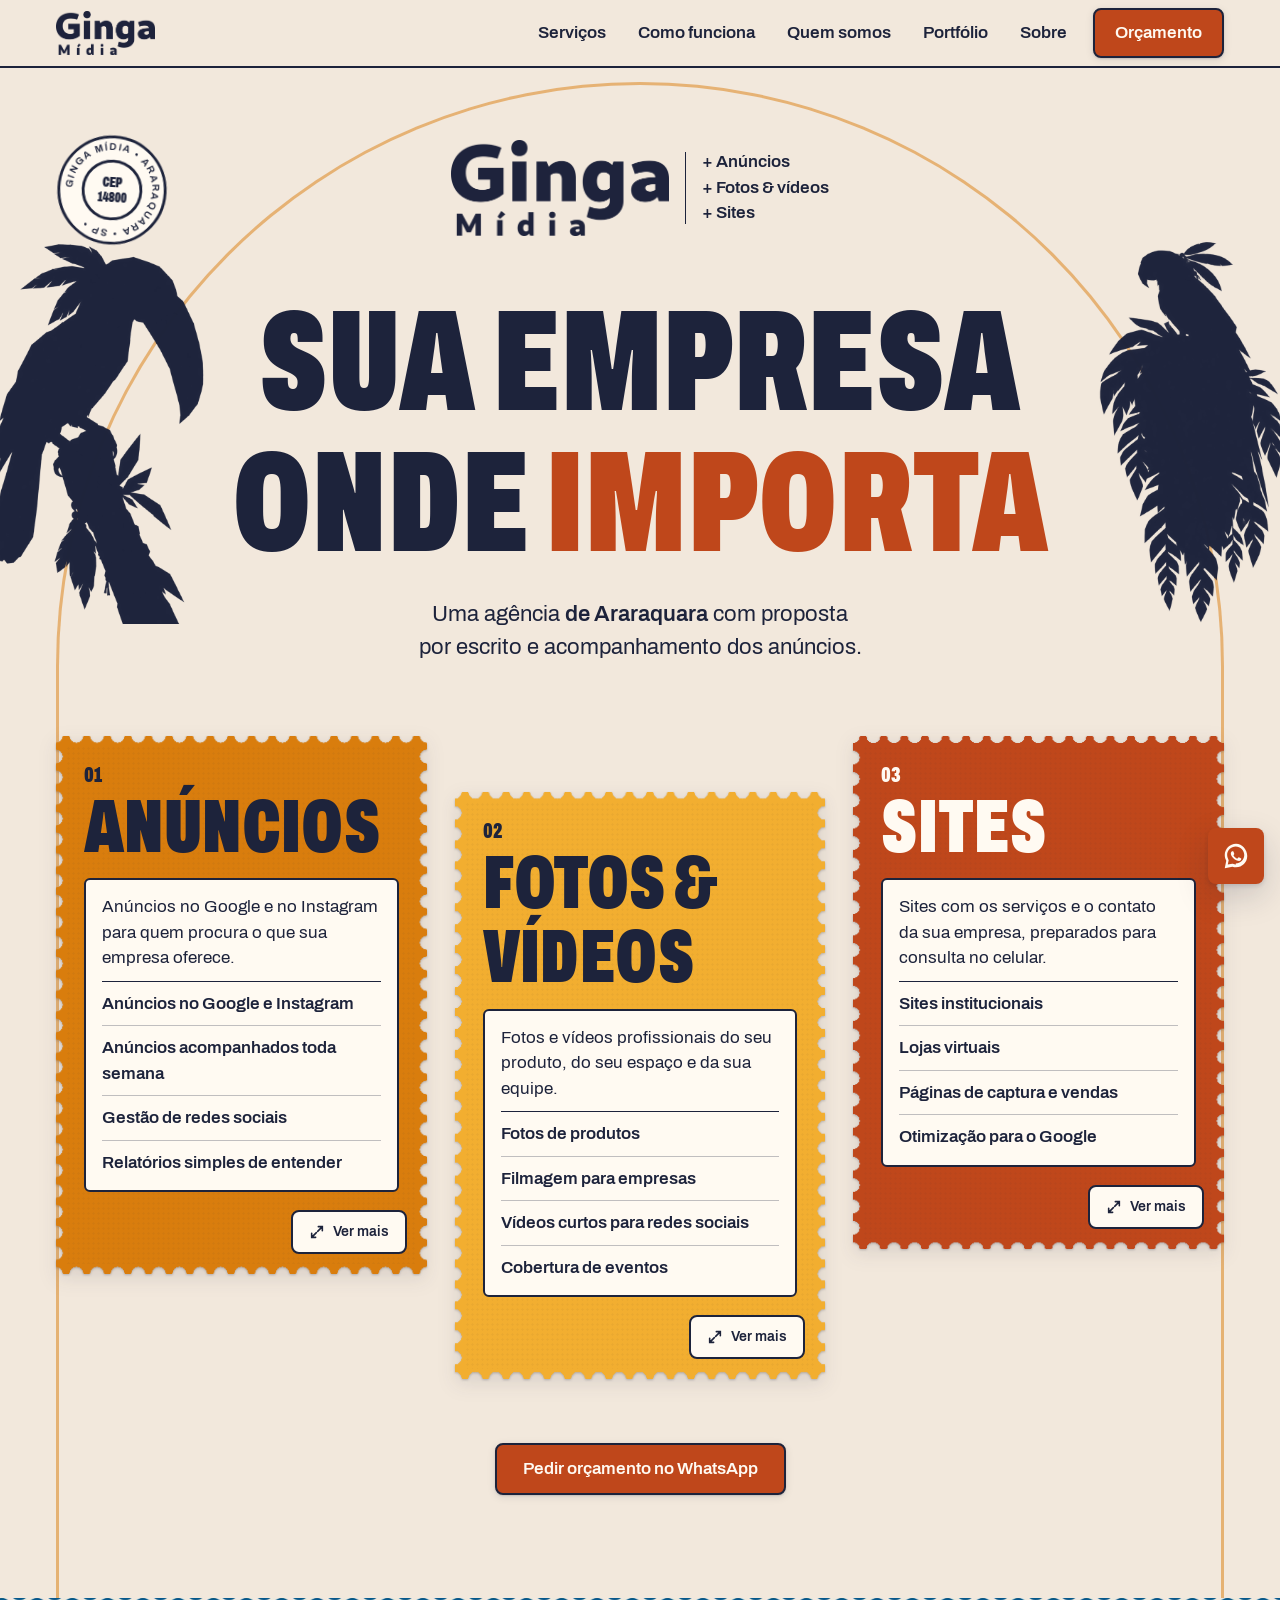
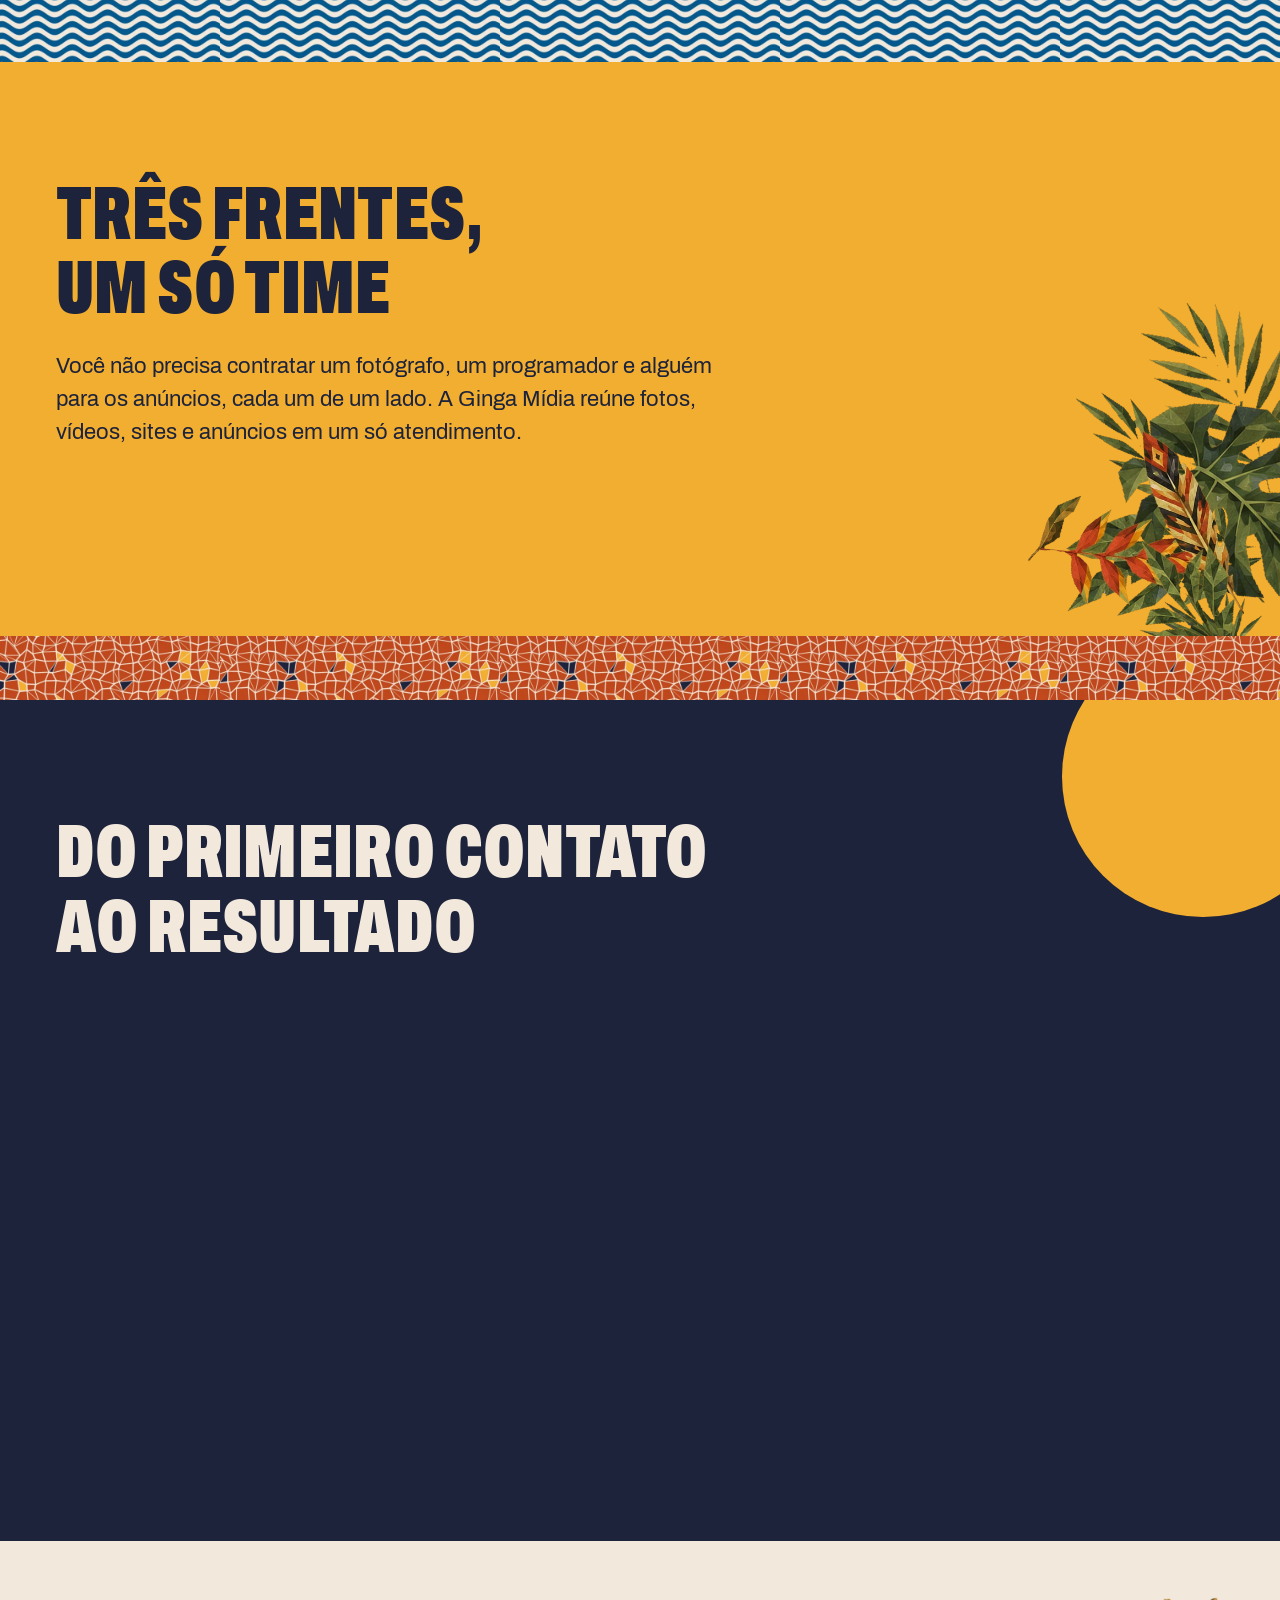
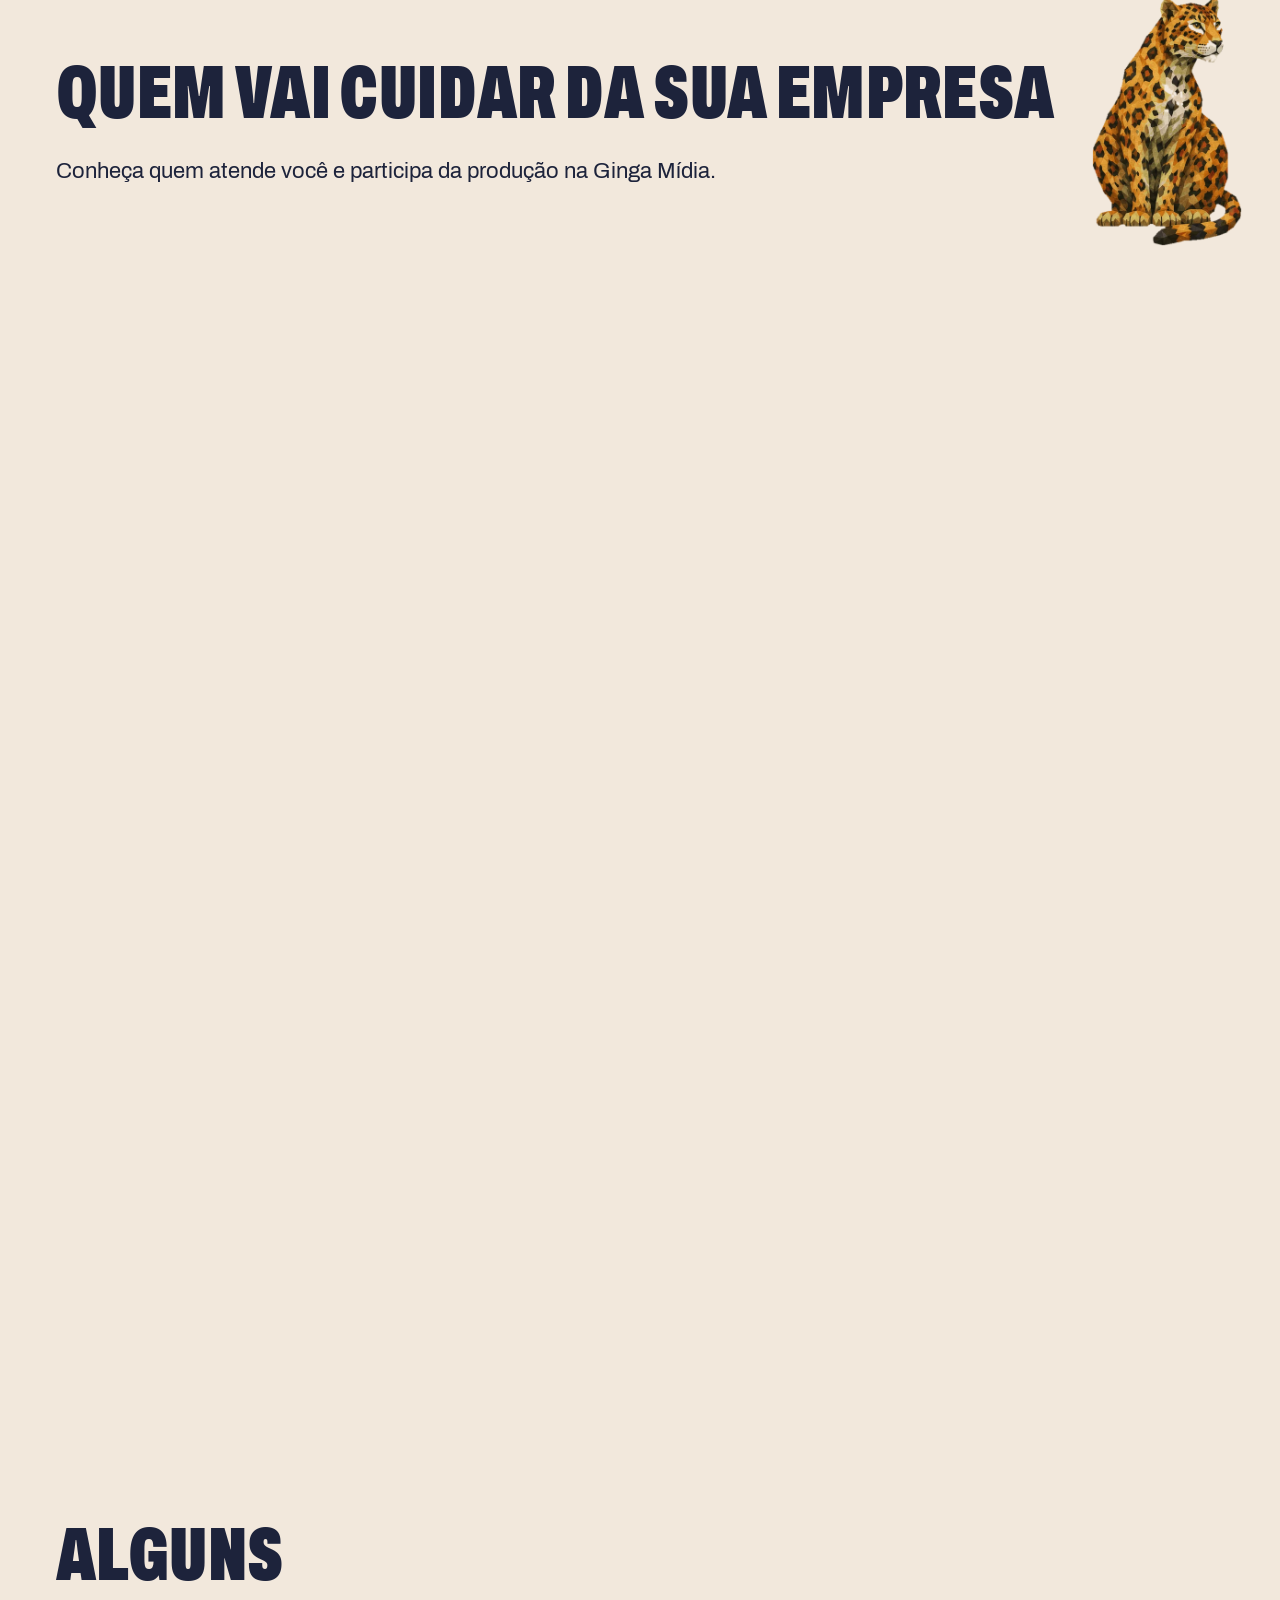
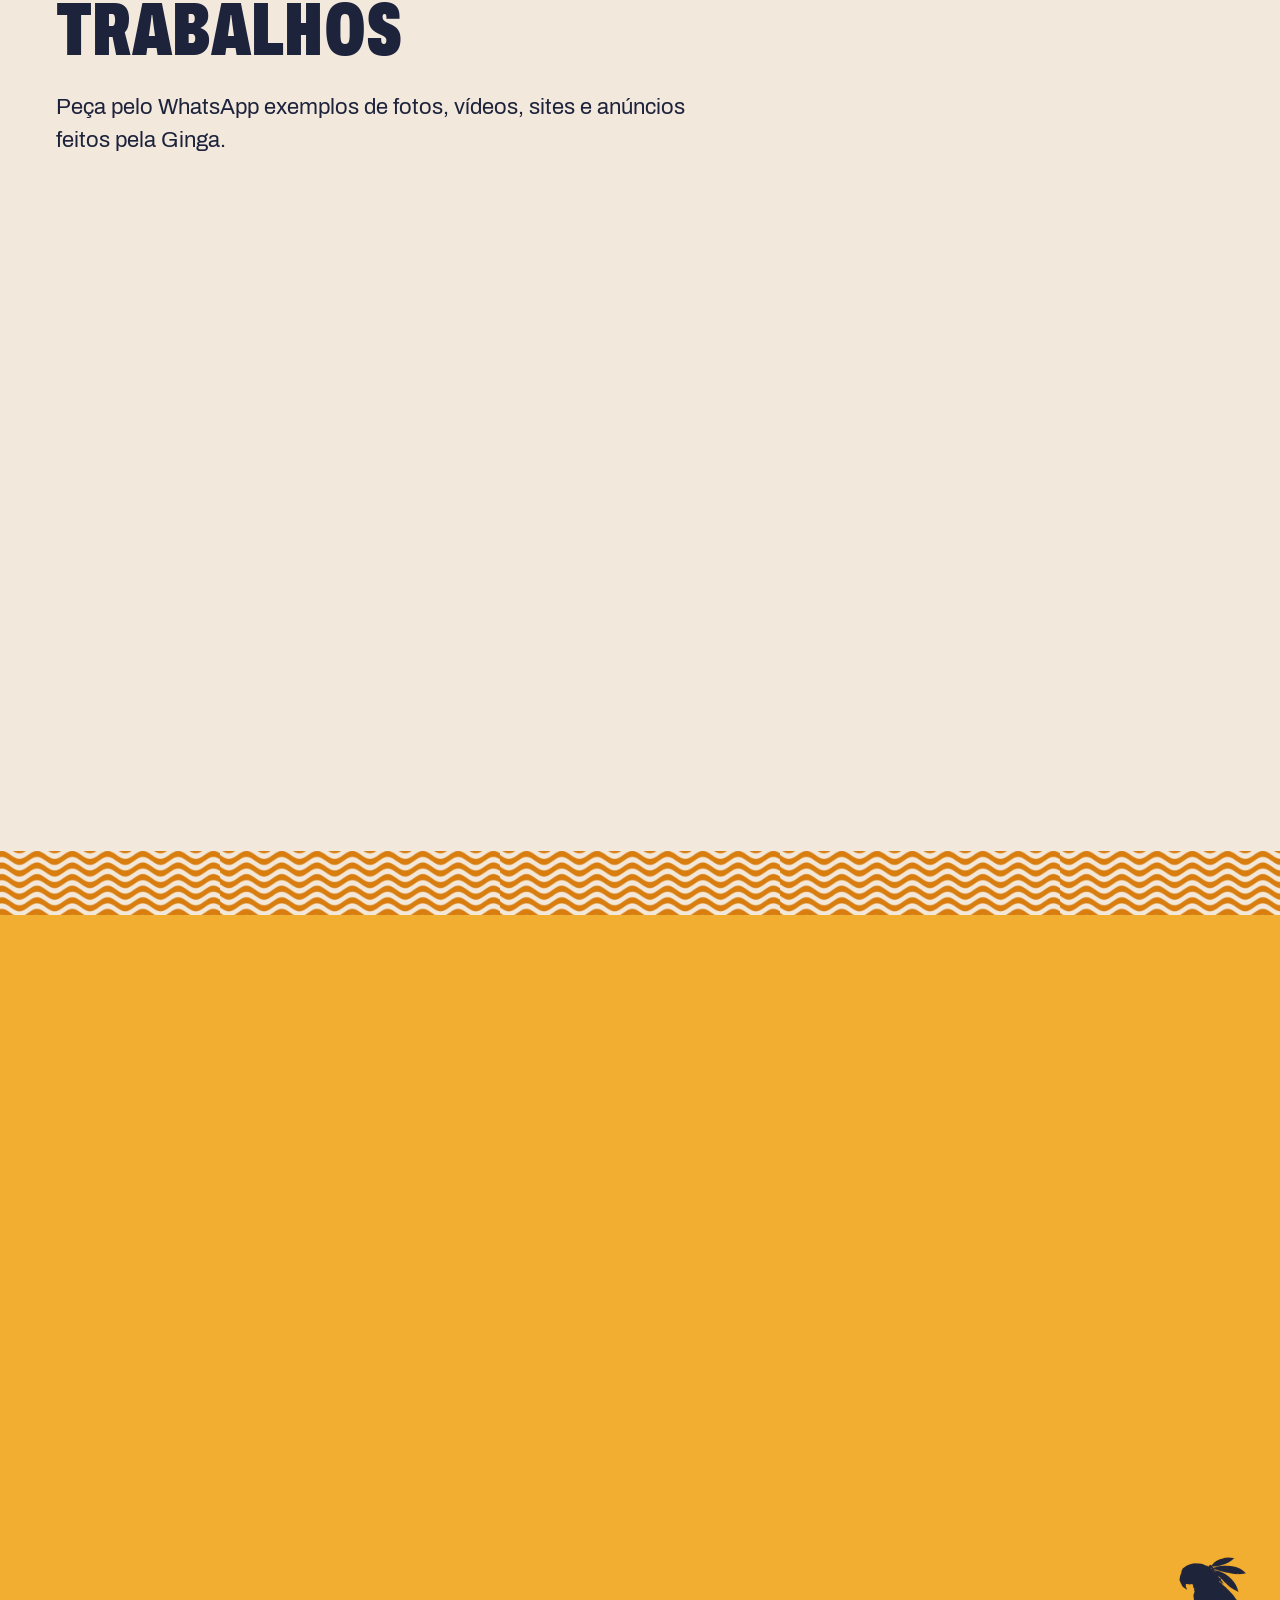
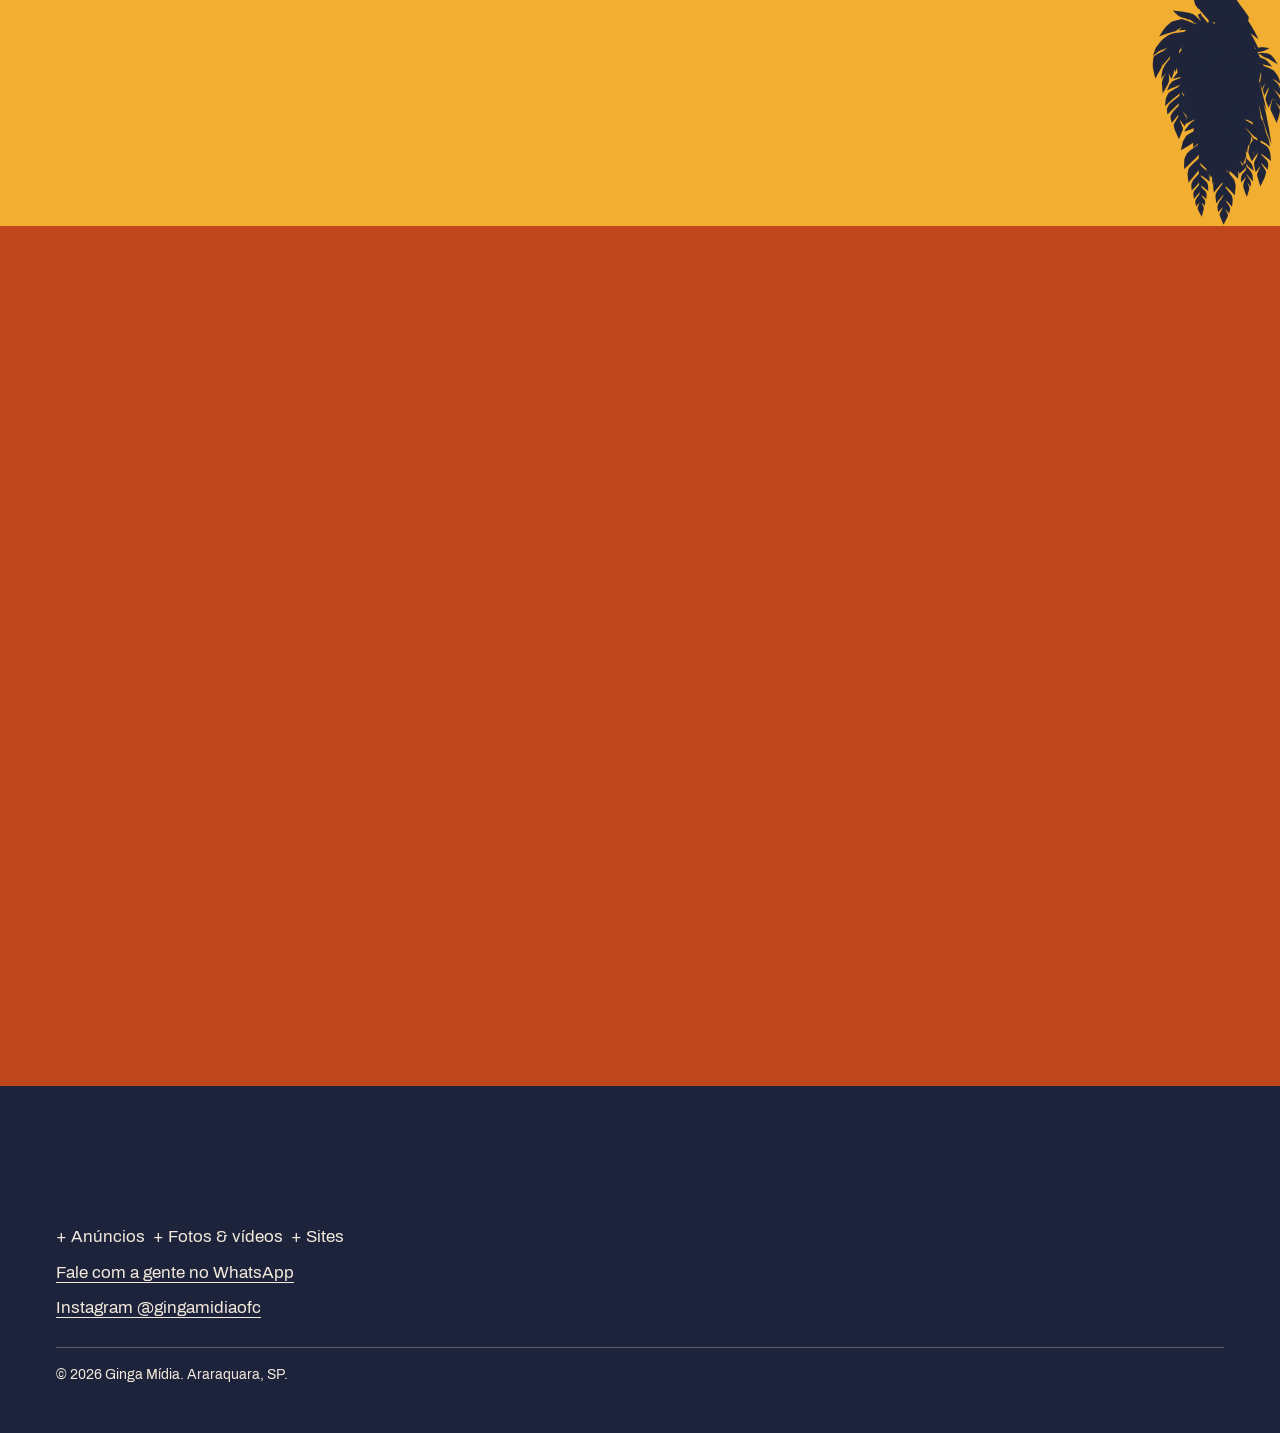
==== commit ec6adf08: "Aplica o meio-termo com a identidade antiga no ramo editorial Volta o calor do Correio da Ginga mant" ====
--- a/index.html
+++ b/index.html
@@ -35,7 +35,7 @@
 
     <!-- Fonte: Archivo, local (estilo/fontes.css) -->
     <link rel="preload" href="estilo/fontes/Archivo-Regular.woff2" as="font" type="font/woff2" crossorigin>
-    <link rel="preload" href="estilo/fontes/ArchivoCondensed-ExtraBold.woff2" as="font" type="font/woff2" crossorigin>
+    <link rel="preload" href="estilo/fontes/ArchivoExtraCondensed-Black.woff2" as="font" type="font/woff2" crossorigin>
 
     <!-- Dados estruturados para o Google -->
     <script type="application/ld+json">
@@ -88,8 +88,20 @@
 
         <!-- ============ INÍCIO (HERO) ============ -->
         <section class="hero" id="inicio">
+            <div class="decoracao" aria-hidden="true">
+                <div class="ave ave-tucano"><img src="Imagens/Ave-tucano.webp" alt="" width="720" height="1080"></div>
+                <div class="ave ave-arara"><img src="Imagens/Ave-arara.webp" alt="" width="720" height="1080"></div>
+            </div>
+
             <div class="hero-centro">
-                <div class="ave ave-arara" aria-hidden="true"><img src="Imagens/Ave-arara.webp" alt="" width="720" height="1080" loading="lazy"></div>
+                <svg class="carimbo-giro" viewBox="0 0 120 120" aria-hidden="true">
+                    <defs><path id="circuloCarimbo" d="M60,60 m-43,0 a43,43 0 1,1 86,0 a43,43 0 1,1 -86,0"/></defs>
+                    <circle cx="60" cy="60" r="57" class="carimbo-fundo"/>
+                    <circle cx="60" cy="60" r="31" class="carimbo-linha"/>
+                    <text class="carimbo-texto"><textPath href="#circuloCarimbo">GINGA MÍDIA • ARARAQUARA • SP •</textPath></text>
+                    <text class="carimbo-centro" x="60" y="57" text-anchor="middle">CEP</text>
+                    <text class="carimbo-centro" x="60" y="73" text-anchor="middle">14800</text>
+                </svg>
 
                 <div class="logo">
                     <img src="Imagens/Logo-azul-escuro.webp" alt="Ginga Mídia" width="900" height="398">
@@ -186,8 +198,12 @@
         </section>
 
         <!-- ============ SERVIÇOS ============ -->
-
-        <section class="secao" id="servicos">
+        <div class="faixa-estampa faixa-ondas" aria-hidden="true"></div>
+
+        <section class="secao secao-amarelo" id="servicos">
+            <div class="enfeites" aria-hidden="true">
+                <img class="enfeite enfeite-folhas" src="Imagens/Folhas-dir.webp" alt="" width="690" height="795" loading="lazy">
+            </div>
             <div class="conteudo">
                 <h2 class="cartaz-justificado fonte-titulo">
                     <span>Três frentes,</span>
@@ -201,7 +217,11 @@
         </section>
 
         <!-- ============ COMO FUNCIONA ============ -->
+        <div class="faixa-estampa faixa-mosaico" aria-hidden="true"></div>
         <section class="secao secao-azul" id="como-funciona">
+            <div class="enfeites" aria-hidden="true">
+                <div class="sol"></div>
+            </div>
             <div class="conteudo">
                 <h2 class="titulo-correio fonte-titulo">Do primeiro contato ao resultado</h2>
 
@@ -245,6 +265,9 @@
 
         <!-- ============ QUEM SOMOS NÓS ============ -->
         <section class="secao" id="quem-somos">
+            <div class="enfeites" aria-hidden="true">
+                <img class="enfeite enfeite-onca" src="Imagens/Enfeite-Onca.webp" alt="" width="326" height="540" loading="lazy">
+            </div>
             <div class="conteudo">
                 <h2 class="titulo-letreiro fonte-titulo">Quem vai cuidar da sua empresa</h2>
                 <p class="secao-intro">
@@ -412,10 +435,14 @@
         </section>
 
         <!-- ============ SOBRE ============ -->
+        <div class="faixa-estampa faixa-ondas-laranja" aria-hidden="true"></div>
         <section class="secao secao-sobre" id="sobre">
+            <div class="enfeites" aria-hidden="true">
+                <img class="enfeite enfeite-arara" src="Imagens/Ave-arara.webp" alt="" width="720" height="1080" loading="lazy">
+            </div>
             <div class="conteudo sobre-grade">
-                <div class="sobre-figura revelar" aria-hidden="true">
-                    <img src="Imagens/Tucano-ginga.webp" alt="" width="449" height="466" loading="lazy">
+                <div class="sobre-figura selo selo-creme revelar" aria-hidden="true">
+                    <div class="selo-face"><img src="Imagens/Tucano-ginga.webp" alt="" width="449" height="466" loading="lazy"></div>
                 </div>
                 <div class="sobre-texto revelar">
                     <h2 class="titulo-contorno fonte-titulo">Comunicação brasileira, <span>com jogo de cintura</span></h2>
--- a/estilo/cores.css
+++ b/estilo/cores.css
@@ -52,3 +52,40 @@
   inherits: false;
   initial-value: #BF471B;
 }
+
+/* ===== Tokens semânticos (identidade "meio-termo", 24/11/2026) =====
+   Creme de fundo e azul escuro de texto, vermelho como cor de ação e as outras cores da paleta
+   em campos de seção inteiros, no picote dos selos e nas faixas de estampa.
+   Sem degradê, brilho ou sombra colorida. */
+:root {
+    --cor-fundo: #F2E8DC;           /* creme: fundo da página */
+    --cor-papel: #FFFAF2;           /* superfície mais clara: formulário e janela */
+    --cor-texto: #1D233B;           /* azul escuro: texto e fios */
+    --cor-texto-suave: #4A5068;     /* texto de apoio (contraste 6,6:1 no creme) */
+    --cor-acao: #BF471B;            /* vermelho: botão principal e uma palavra de destaque */
+    --cor-acao-texto: #FFFAF2;      /* texto sobre o vermelho (contraste 4,9:1) */
+    --cor-fio: rgba(29, 35, 59, .28);        /* fio fino entre itens */
+    --cor-fio-forte: #1D233B;       /* fio de abertura de lista */
+    --cor-bloco: #E4D8C7;           /* bloco tonal de foto ainda não enviada */
+    --cor-borda-campo: #6B7086;     /* borda de campo de formulário (3:1 no papel) */
+    --cor-foco: #1D233B;            /* anel de foco no claro */
+
+    /* campos de cor inteiros de seção (texto sempre com contraste AA) */
+    --campo-escuro: #1D233B;        --sobre-campo-escuro: #F2E8DC;
+    --campo-vermelho: #BF471B;      --sobre-campo-vermelho: #FFFAF2;
+    --campo-amarelo: #F2AE30;       --sobre-campo-amarelo: #1D233B;
+    --campo-laranja: #D97D0D;       --sobre-campo-laranja: #1D233B;
+    --campo-azul: #03588C;          --sobre-campo-azul: #F2E8DC;
+
+    /* identidade meio-termo (24/11/2026): arco e picote da identidade antiga, só em cor de paleta */
+    --arco: rgba(217, 125, 13, .5);  /* arco laranja suave de fundo do início */
+    --cor-vermelho-texto: #FFFAF2;   /* texto sobre selo vermelho (4,9:1) */
+
+    /* forma e movimento */
+    --raio: 8px;
+    --raio-pequeno: 6px;
+    --sombra-leve: 0 1px 2px rgba(29, 35, 59, .16), 0 2px 8px rgba(29, 35, 59, .10);
+    --sombra-media: 0 2px 4px rgba(29, 35, 59, .14), 0 12px 32px rgba(29, 35, 59, .18);
+    --ease-saida: cubic-bezier(.23, 1, .32, 1);
+    --duracao: .16s;
+}
--- a/estilo/fontes.css
+++ b/estilo/fontes.css
@@ -1,31 +1,91 @@
 /* Fontes Ginga Mídia
-   Anton: títulos, em caixa alta (identidade Correio da Ginga)
-   Cantarell: texto, logo e a palavra-chave da tarja (negrito itálico)
-   Limite: 2 fontes no site inteiro (regra fontes-demais) */
+   Uma família só: Archivo (Omnibus-Type, licença OFL, texto em fontes/OFL.txt).
+   Títulos em caixa alta na largura extracondensada (font-stretch: 62.5%), peso 900 (Black),
+   parecidos com a Anton da identidade antiga; subtítulos na condensada (75%) 700 e 800.
+   Texto em Regular 400; rótulos e botões em SemiBold 600.
+   Destaque nunca se faz trocando a fonte: só cor, tamanho ou peso. */
+
+@font-face {
+    font-family: 'Archivo';
+    src: url('fontes/Archivo-Regular.woff2') format('woff2');
+    font-weight: 400;
+    font-stretch: 100%;
+    font-style: normal;
+    font-display: swap;
+}
+@font-face {
+    font-family: 'Archivo';
+    src: url('fontes/Archivo-SemiBold.woff2') format('woff2');
+    font-weight: 600;
+    font-stretch: 100%;
+    font-style: normal;
+    font-display: swap;
+}
+@font-face {
+    font-family: 'Archivo';
+    src: url('fontes/ArchivoCondensed-Bold.woff2') format('woff2');
+    font-weight: 700;
+    font-stretch: 75%;
+    font-style: normal;
+    font-display: swap;
+}
+@font-face {
+    font-family: 'Archivo';
+    src: url('fontes/ArchivoCondensed-ExtraBold.woff2') format('woff2');
+    font-weight: 800;
+    font-stretch: 75%;
+    font-style: normal;
+    font-display: swap;
+}
+@font-face {
+    font-family: 'Archivo';
+    src: url('fontes/ArchivoExtraCondensed-Black.woff2') format('woff2');
+    font-weight: 900;
+    font-stretch: 62.5%;
+    font-style: normal;
+    font-display: swap;
+}
 
 :root {
-    --fonte-titulo: 'Anton', 'Impact', sans-serif;
-    --fonte-texto: 'Cantarell', system-ui, sans-serif;
+    --fonte-titulo: 'Archivo', 'Arial Narrow', system-ui, sans-serif;
+    --fonte-texto: 'Archivo', system-ui, -apple-system, 'Segoe UI', sans-serif;
+
+    /* Escala curta: cinco tamanhos no site inteiro, todos em rem */
+    --t-rotulo: .875rem;                                  /* rótulos, legendas, rodapé */
+    --t-texto: 1.0625rem;                                 /* texto corrido, botões, formulário */
+    --t-destaque: 1.375rem;                               /* texto de abertura e subtítulos */
+    --t-titulo: clamp(2.5rem, 1.5rem + 4.4vw, 4.75rem);   /* título de seção */
+    --t-cartaz: clamp(3.5rem, 1rem + 10vw, 9.5rem);     /* título de abertura */
+
+    --entrelinha-texto: 1.5;
+    --entrelinha-titulo: .98;
+    --leitura: 65ch;
 }
 
 body {
-    font-family: 'Cantarell', system-ui, -apple-system, 'Segoe UI', sans-serif;
-    font-size: 17px;
-    line-height: 1.6;
+    font-family: var(--fonte-texto);
+    font-weight: 400;
+    font-size: var(--t-texto);
+    line-height: var(--entrelinha-texto);
+    -webkit-font-smoothing: antialiased;
+    text-rendering: optimizeLegibility;
 }
 
-.fonte-titulo {
+/* Títulos: Archivo extracondensada Black, caixa alta, entrelinha .98 */
+.fonte-titulo,
+h1, h2, h3 {
     font-family: var(--fonte-titulo);
-    font-weight: 400;
+    font-stretch: 62.5%;
+    font-weight: 900;
     text-transform: uppercase;
-    line-height: .95;
+    line-height: var(--entrelinha-titulo);
     letter-spacing: .005em;
 }
+/* subtítulo: condensada 800, também em caixa alta */
+h3 { font-stretch: 75%; font-weight: 800; font-size: var(--t-destaque); letter-spacing: .01em; line-height: 1.1; }
 
-h3, .etiqueta, .botao, label {
-    font-family: 'Cantarell', system-ui, sans-serif;
-}
+strong { font-weight: 600; }
+em { font-style: normal; font-weight: 600; }
 
-h3 {
-    font-weight: 700;
-}
+p, dd { max-width: var(--leitura); }
+.fonte-texto { font-family: var(--fonte-texto); }
--- a/estilo/styles.css
+++ b/estilo/styles.css
@@ -1,8 +1,10 @@
-/* Site da Ginga Mídia · identidade "Cartaz editorial" (24/11/2026)
-   Creme de fundo, azul escuro de texto, uma cor de ação (vermelho) e as outras cores
-   só em campos de seção inteiros. Uma família de fonte (Archivo), cinco tamanhos de texto
-   (fontes.css), texto alinhado à esquerda numa grade de 1200 px e listas com fios finos.
-   Movimento só de transform e opacity, em até 300 ms. Tokens em cores.css e fontes.css. */
+/* Site da Ginga Mídia · identidade "meio-termo" (24/11/2026)
+   Parte do Cartaz editorial (uma família de fonte, Archivo; cinco tamanhos de texto; contraste AA)
+   e traz de volta o calor do Correio da Ginga: campos de cor alternando com o creme, faixas de
+   estampa, selo serrilhado, tucano, arara, sol e folhas (no máximo dois por seção), carimbo e
+   arco laranja no início, títulos em caixa alta na Archivo extracondensada Black e botões sólidos.
+   Fora: outras famílias de fonte, destaque trocando de fonte, tarja inclinada, brilho, contorno de
+   texto e degradê. Movimento só de transform e opacity. Tokens em cores.css e fontes.css. */
 
 *{
     margin: 0;
@@ -61,7 +63,7 @@
     min-height: var(--altura-topo);
     padding: 8px max(var(--margem), calc((100% - var(--largura)) / 2));
     background: var(--cor-fundo);
-    border-bottom: 1px solid var(--cor-fio);
+    border-bottom: 2px solid var(--cor-fio-forte);
 }
 .topo.rolou { box-shadow: 0 1px 0 var(--cor-fio), 0 6px 16px rgba(29, 35, 59, .08); }
 .topo-marca img { height: 38px; width: auto; }
@@ -115,7 +117,7 @@
 .menu .menu-cta {
     background: var(--cor-acao);
     color: var(--cor-acao-texto);
-    border: 0;
+    border: 2px solid var(--cor-texto);
     border-radius: var(--raio);
     padding: 14px 18px;
     text-align: center;
@@ -126,14 +128,30 @@
 .menu .menu-cta:hover { text-decoration: none; }
 .menu .menu-cta:active { transform: scale(.97); }
 
-/* ================= HERO (abertura em cartaz) ================= */
+/* ================= HERO (abertura em cartaz, centrada como no Correio da Ginga) ================= */
 .hero {
     position: relative;
-    padding: clamp(32px, 6vw, 72px) var(--margem) clamp(56px, 8vw, 104px);
+    overflow: hidden;
+    text-align: center;
+    padding: clamp(48px, 6vw, 72px) var(--margem) clamp(64px, 8vw, 112px);
+}
+
+/* arco laranja suave de fundo: fica atrás de tudo e abaixo do menu fixo */
+.hero::before {
+    content: "";
+    position: absolute;
+    z-index: 0;
+    top: 14px; bottom: 0;
+    left: var(--margem); right: var(--margem);
+    border: 3px solid var(--arco);
+    border-bottom: 0;
+    border-radius: 999px 999px 0 0;
+    pointer-events: none;
 }
 
 .hero-centro {
     position: relative;
+    z-index: 2;
     max-width: var(--largura);
     margin: 0 auto;
 }
@@ -141,6 +159,7 @@
 .logo {
     display: flex;
     align-items: center;
+    justify-content: center;
     gap: 16px;
 }
 .logo img { height: 56px; width: auto; }
@@ -160,36 +179,64 @@
 }
 
 .hero-chamada {
-    margin-top: clamp(40px, 8vw, 88px);
+    margin: clamp(28px, 5vw, 56px) auto 0;
     font-size: var(--t-cartaz);
     line-height: var(--entrelinha-titulo);
-    letter-spacing: -.025em;
     color: var(--cor-texto);
-    max-width: 9em;
+    max-width: 10em;
 }
 /* destaque por cor de ação, na mesma família e no mesmo peso */
 .tarja { color: var(--cor-acao); }
 .tarja > span { display: inline; }
 
 .hero-sub {
-    margin-top: 28px;
-    max-width: 30em;
+    margin: 24px auto 0;
+    max-width: 26em;
     font-size: var(--t-destaque);
     line-height: var(--entrelinha-texto);
-    text-wrap: pretty;
-}
-
-/* a arara é a única ilustração da abertura: só aparece onde há espaço ao lado do texto */
-.ave { display: none; }
-
-/* ================= BOTÕES ================= */
+    text-wrap: balance;
+}
+
+/* aves nas bordas, atrás do texto: tucano à esquerda e arara à direita (as duas ilustrações do início) */
+.decoracao {
+    position: absolute;
+    inset: 0;
+    z-index: 1;
+    pointer-events: none;
+    overflow: hidden;
+}
+.ave { position: absolute; width: 22vw; top: 64px; }
+.ave img { width: 100%; height: auto; }
+.ave-tucano { left: -8vw; }
+/* o desenho da arara acaba em 86% da imagem: a asa encosta na borda e passa um pouco */
+.ave-arara { right: -8vw; }
+
+/* carimbo redondo: só no computador, ao lado do logo */
+.carimbo-giro {
+    display: none;
+    position: absolute;
+    z-index: 3;
+    top: -6px;
+    left: 0;
+    width: 112px;
+    height: 112px;
+    color: var(--cor-texto);
+    animation: girar 28s linear infinite;
+}
+.carimbo-fundo { fill: var(--cor-papel); stroke: currentColor; stroke-width: 3; }
+.carimbo-linha { fill: none; stroke: currentColor; stroke-width: 3; }
+.carimbo-texto { font: 600 10.5px var(--fonte-texto); letter-spacing: 1.6px; fill: currentColor; }
+.carimbo-centro { font: 900 15px var(--fonte-titulo); font-stretch: 62.5%; fill: currentColor; }
+@keyframes girar { to { transform: rotate(360deg); } }
+
+/* ================= BOTÕES (sólidos, com mais cor) ================= */
 .botao {
     display: inline-flex;
     align-items: center;
     justify-content: center;
-    min-height: 48px;
-    padding: 12px 24px;
-    border: 0;
+    min-height: 52px;
+    padding: 12px 26px;
+    border: 2px solid var(--cor-texto);
     border-radius: var(--raio);
     max-width: 100%;
     text-align: center;
@@ -206,20 +253,23 @@
 .botao-principal { background: var(--cor-acao); color: var(--cor-acao-texto); }
 .botao-secundario { background: transparent; color: var(--cor-texto); box-shadow: inset 0 0 0 1px var(--cor-fio-forte); }
 .botao-escuro { background: var(--cor-texto); color: var(--cor-fundo); }
-/* sobre campo vermelho a ação vira creme, para o botão não sumir no fundo */
-.botao-amarelo { background: var(--cor-papel); color: var(--cor-texto); }
+/* sobre campo vermelho o botão vira amarelo, sólido e com texto azul escuro */
+.botao-amarelo { background: var(--campo-amarelo); color: var(--sobre-campo-amarelo); }
 
 .hero-botoes {
+    position: relative;
+    z-index: 2;
     max-width: var(--largura);
     margin: clamp(40px, 6vw, 64px) auto 0;
     display: flex;
     flex-wrap: wrap;
+    justify-content: center;
     gap: 12px;
 }
 
 /* ================= SEÇÕES ================= */
-.secao { position: relative; padding: clamp(64px, 9vw, 128px) var(--margem); }
-.conteudo { max-width: var(--largura); margin: 0 auto; position: relative; }
+.secao { position: relative; overflow: clip; padding: clamp(64px, 9vw, 128px) var(--margem); }
+.conteudo { max-width: var(--largura); margin: 0 auto; position: relative; z-index: 1; }
 
 .secao-intro {
     font-size: var(--t-destaque);
@@ -228,7 +278,7 @@
     text-wrap: pretty;
 }
 
-/* título de seção: condensada 800, caixa normal, alinhado à esquerda */
+/* título de seção: extracondensada Black, caixa alta, alinhado à esquerda */
 .cartaz-justificado,
 .titulo-correio,
 .titulo-letreiro,
@@ -241,35 +291,107 @@
 .cartaz-justificado { display: block; }
 .cartaz-justificado span { display: block; }
 .cartaz-justificado span:last-child { color: var(--cor-acao); }
-.titulo-contorno span { display: block; color: var(--cor-acao); }
+.titulo-contorno span { display: block; }
 .titulo-correio { margin-bottom: clamp(40px, 6vw, 72px); }
 
+/* campos de cor de seção inteira, alternando com o creme */
+.secao-amarelo,
+.secao-sobre { background-color: var(--campo-amarelo); color: var(--sobre-campo-amarelo); }
+/* o vermelho de destaque não tem contraste no amarelo: nele o destaque é o tamanho do título */
+.secao-amarelo .cartaz-justificado span:last-child,
+.secao-sobre .titulo-contorno span { color: inherit; }
 .secao-azul { background-color: var(--campo-escuro); color: var(--sobre-campo-escuro); }
 .secao-azul h2, .secao-azul h3 { color: inherit; }
 
 .sem-quebra { white-space: nowrap; }
 
-/* ================= SERVIÇOS: lista com fios finos ================= */
-#servicos .secao-intro { margin-bottom: 0; }
-.grade-tres {
-    max-width: var(--largura);
-    margin: clamp(56px, 8vw, 104px) auto 0;
-    border-top: 2px solid var(--cor-fio-forte);
-}
-.grade-tres .selo {
+/* faixas de estampa entre as seções (Imagens/Estampas) */
+.faixa-estampa {
+    height: clamp(40px, 5vw, 64px);
+    background-repeat: repeat-x;
+    background-position: center;
+    background-size: 280px auto;
+}
+.faixa-ondas { background-image: url("../Imagens/Estampas/ondas.webp"); }
+.faixa-mosaico { background-image: url("../Imagens/Estampas/mosaico.webp"); }
+.faixa-ondas-laranja { background-image: url("../Imagens/Estampas/ondas-laranja.webp"); }
+
+/* ilustrações de fundo das seções (no máximo duas por seção) */
+.enfeites { position: absolute; inset: 0; z-index: 0; overflow: hidden; pointer-events: none; }
+.enfeite { position: absolute; max-width: none; }
+
+#servicos .conteudo { padding-bottom: 110px; }
+.enfeite-folhas { right: -10vw; bottom: -4vw; width: 44vw; max-width: 380px; transform: scaleX(-1); }
+
+.sol {
+    position: absolute;
+    right: -64px; top: -64px;
+    width: clamp(170px, 22vw, 300px);
+    aspect-ratio: 1;
+    border-radius: 50%;
+    background: var(--campo-amarelo);
+}
+
+.enfeite-onca, .enfeite-arara { display: none; }
+
+/* ================= SELO SERRILHADO (picote da identidade antiga) =================
+   Borda picotada na cor do selo; por dentro, uma face na mesma cor e um bloco creme com o texto. */
+:where(.grade-tres > .selo, .passos > .selo, .grade-portfolio > .selo, .sobre-figura.selo, .modal-conteudo.selo) {
+    --face: var(--campo-laranja);
+    --texto: var(--cor-texto);
+}
+.grade-tres > .selo,
+.passos > .selo,
+.grade-portfolio > .selo,
+.sobre-figura.selo,
+.modal-conteudo.selo {
+    --furo: 7px;
+    --fundo: var(--face);
+    padding: calc(var(--furo) * 2 - 4px);
+    background:
+        radial-gradient(var(--furo), #0000 98%, var(--fundo)) round
+            calc(var(--furo) * -1.5) calc(var(--furo) * -1.5) / calc(var(--furo) * 3) calc(var(--furo) * 3),
+        linear-gradient(var(--fundo) 0 0) no-repeat 50% / calc(100% - var(--furo) * 3) calc(100% - var(--furo) * 3);
+    filter: drop-shadow(0 1px 1px rgba(29, 35, 59, .25)) drop-shadow(0 6px 10px rgba(29, 35, 59, .12));
+}
+.selo-laranja { --face: var(--campo-laranja); }
+.selo-amarelo { --face: var(--campo-amarelo); }
+.selo-vermelho { --face: var(--campo-vermelho); --texto: var(--cor-vermelho-texto); }
+.selo-creme { --face: var(--cor-papel); }
+
+.selo-face {
     position: relative;
-    display: grid;
-    grid-template-columns: minmax(0, 1fr);
-    gap: 16px;
-    padding: 28px 0 32px;
-    border-bottom: 1px solid var(--cor-fio);
-}
-/* a face entra na grade do próprio item (na janela ampliada ela volta a ser um bloco) */
-.grade-tres .selo-face,
-.passos .selo-face,
-.grade-portfolio .selo-face { display: contents; }
-
-.selo-topo { display: none; }
+    height: 100%;
+    padding: 18px 18px 72px;
+    background-color: var(--fundo);
+    color: var(--texto);
+}
+/* retícula de serigrafia bem leve por cima da cor */
+.selo-face::after {
+    content: "";
+    position: absolute;
+    inset: 0;
+    background: radial-gradient(rgba(29, 35, 59, .5) 1px, transparent 1.4px) 0 0 / 5px 5px;
+    opacity: .07;
+    pointer-events: none;
+}
+.selo-face > * { position: relative; z-index: 1; }
+.grade-tres > .selo, .passos > .selo, .grade-portfolio > .selo { display: flex; flex-direction: column; }
+.grade-tres > .selo > .selo-face,
+.passos > .selo > .selo-face,
+.grade-portfolio > .selo > .selo-face { flex: 1 1 auto; }
+
+.selo-topo { display: flex; justify-content: flex-start; margin-bottom: 4px; }
+.selo-icone { display: none; }
+.selo-valor {
+    font-family: var(--fonte-titulo);
+    font-stretch: 62.5%;
+    font-weight: 900;
+    font-size: var(--t-destaque);
+    line-height: 1;
+    color: var(--texto);
+}
+.selo-face :is(.selo-nome, .passo-numero) { color: var(--texto); }
 
 .selo-imagem,
 .foto-espaco,
@@ -286,36 +408,68 @@
 .selo-imagem img, .foto-espaco img, .ficha-foto img { width: 100%; height: 100%; object-fit: cover; }
 /* o espaço reservado "Imagem" só aparece quando já tem foto dentro */
 .selo-imagem:not(:has(img)) { display: none; }
-.selo-imagem { aspect-ratio: 16 / 10; }
+.selo-imagem { aspect-ratio: 16 / 10; margin-bottom: 14px; }
 
 .selo-nome {
     font-family: var(--fonte-titulo);
-    font-stretch: 75%;
-    font-weight: 800;
+    font-stretch: 62.5%;
+    font-weight: 900;
     font-size: var(--t-titulo);
     line-height: var(--entrelinha-titulo);
-    letter-spacing: -.02em;
-    text-transform: none;
-}
-
-.selo-texto p { font-size: var(--t-texto); }
-.selo-texto ul {
-    list-style: none;
-    margin-top: 16px;
-    border-top: 1px solid var(--cor-fio);
-}
-.selo-texto li { padding: 10px 0; border-bottom: 1px solid var(--cor-fio); font-weight: 600; }
+    letter-spacing: .005em;
+    text-transform: uppercase;
+    overflow-wrap: anywhere;
+}
+
+/* bloco creme para o texto pequeno, com fios finos entre os itens da lista */
+.selo-texto {
+    margin-top: 14px;
+    background-color: var(--cor-papel);
+    color: var(--cor-texto);
+    border: 2px solid var(--cor-texto);
+    border-radius: var(--raio-pequeno);
+    padding: 14px 16px 6px;
+}
+.selo-texto p { font-size: var(--t-texto); max-width: none; padding-bottom: 10px; }
+.selo-texto ul { list-style: none; border-top: 1px solid var(--cor-fio-forte); }
+.selo-texto li { padding: 9px 0; border-bottom: 1px solid var(--cor-fio); font-weight: 600; }
 .selo-texto li:last-child { border-bottom: 0; }
 
-@media (min-width: 900px) {
-    .grade-tres .selo {
-        grid-template-columns: minmax(0, 5fr) minmax(0, 7fr);
-        column-gap: clamp(32px, 6vw, 96px);
-        padding: 44px 0 48px;
+/* "Ver mais": botão sólido no canto de baixo do selo */
+.selo > .ver-mais {
+    position: absolute;
+    right: 20px; bottom: 20px;
+    z-index: 2;
+    padding: 0 16px;
+    background: var(--cor-papel);
+    color: var(--cor-texto);
+    border: 2px solid var(--cor-texto);
+    border-radius: var(--raio);
+    text-decoration: none;
+}
+
+/* ================= SERVIÇOS: três selos no início ================= */
+.grade-tres {
+    position: relative;
+    z-index: 2;
+    max-width: 440px;
+    margin: clamp(40px, 6vw, 72px) auto 0;
+    display: grid;
+    grid-template-columns: minmax(0, 1fr);
+    gap: 36px;
+    text-align: left;
+}
+
+@media (min-width: 1200px) {
+    .grade-tres {
+        max-width: var(--largura);
+        grid-template-columns: repeat(3, minmax(0, 1fr));
+        gap: 28px;
+        align-items: start;
     }
-    .grade-tres .selo-nome { grid-column: 1; grid-row: 1 / span 2; }
-    .grade-tres .selo-texto { grid-column: 2; grid-row: 1; }
-    .grade-tres .ver-mais { grid-column: 2; grid-row: 2; }
+    /* o selo do meio desce um pouco para a fila não ficar em linha reta */
+    .grade-tres > .selo:nth-child(2) { margin-top: 56px; }
+    .grade-tres .selo-nome { font-size: var(--t-titulo); }
 }
 
 /* ================= PASSOS (campo escuro) ================= */
@@ -323,84 +477,66 @@
     list-style: none;
     display: grid;
     grid-template-columns: minmax(0, 1fr);
-    gap: 0 40px;
-}
-.passos > .selo {
-    display: flex;
-    flex-direction: column;
-    align-items: flex-start;
-    gap: 12px;
-    padding: 24px 0 32px;
-    border-top: 1px solid rgba(242, 232, 220, .4);
-}
+    gap: 28px 24px;
+}
+.passos > .selo.selo:nth-child(even) { --face: var(--campo-laranja); }
 .passo-numero {
+    display: block;
     font-family: var(--fonte-titulo);
-    font-stretch: 75%;
-    font-weight: 800;
+    font-stretch: 62.5%;
+    font-weight: 900;
     font-size: var(--t-titulo);
     line-height: var(--entrelinha-titulo);
-    letter-spacing: -.02em;
-}
-.passos .selo-nome { font-size: var(--t-destaque); font-weight: 700; letter-spacing: -.01em; }
-.passos .selo-texto p { font-size: var(--t-texto); }
-.passos .ver-mais { margin-top: auto; }
+}
+.passos .selo-nome { font-size: var(--t-destaque); font-stretch: 75%; font-weight: 800; margin-top: 4px; letter-spacing: .01em; }
+.passos .selo-texto { margin-top: 12px; }
 
 @media (min-width: 640px) {
     .passos { grid-template-columns: repeat(2, minmax(0, 1fr)); }
 }
 @media (min-width: 1024px) {
     .passos { grid-template-columns: repeat(4, minmax(0, 1fr)); }
+    .passos > .selo:nth-child(even) { margin-top: 32px; }
 }
 
 /* ================= PORTFÓLIO ================= */
 .grade-portfolio {
     display: grid;
     grid-template-columns: repeat(2, minmax(0, 1fr));
-    gap: 40px 16px;
+    gap: 28px 14px;
     align-items: start;
 }
-.grade-portfolio .selo {
-    min-width: 0;
-    display: flex;
-    flex-direction: column;
-    gap: 12px;
-}
-.foto-espaco { aspect-ratio: 4 / 5; width: 100%; }
-.grade-portfolio figcaption { padding-top: 4px; border-top: 2px solid var(--cor-fio-forte); }
-.grade-portfolio .selo-nome { font-size: var(--t-destaque); font-weight: 700; letter-spacing: -.01em; }
-.grade-portfolio .selo-valor { display: none; }
-.selo-valor, .selo-icone { display: none; }
+.grade-portfolio > .selo { min-width: 0; }
+.grade-portfolio .selo-face { padding: 12px 12px 68px; display: flex; flex-direction: column; gap: 10px; }
+.foto-espaco { aspect-ratio: 4 / 5; width: 100%; border: 2px solid var(--cor-texto); background-color: var(--cor-papel); }
+.grade-portfolio figcaption { display: flex; flex-direction: column; gap: 4px; }
+.grade-portfolio .selo-nome { font-size: var(--t-texto); font-stretch: 75%; font-weight: 800; letter-spacing: .01em; overflow-wrap: break-word; }
+.grade-portfolio .selo-valor { font-size: var(--t-rotulo); }
+.grade-portfolio > .selo > .ver-mais { right: 14px; bottom: 14px; padding: 0 12px; }
 
 @media (min-width: 900px) {
-    .grade-portfolio { grid-template-columns: 1.35fr 1fr 1fr 1fr; gap: 56px 24px; }
+    .grade-portfolio { grid-template-columns: repeat(4, minmax(0, 1fr)); gap: 40px 24px; }
+    .grade-portfolio .selo-nome { font-size: var(--t-destaque); }
     /* um pouco de ritmo vertical, sem inclinar nada */
-    .grade-portfolio .selo:nth-child(even) { margin-top: 56px; }
-}
-
-/* ================= SOBRE ================= */
-.secao-sobre { background-color: transparent; }
-
+    .grade-portfolio > .selo:nth-child(even) { margin-top: 48px; }
+}
+
+/* ================= SOBRE (campo amarelo) ================= */
 .sobre-grade {
     display: grid;
     grid-template-columns: minmax(0, 1fr);
     gap: 48px;
-    align-items: end;
-}
-/* única ilustração da seção: o tucano da Ginga sobre um campo de cor inteiro */
-.sobre-figura {
-    position: relative;
-    aspect-ratio: 4 / 5;
-    max-width: 420px;
-    width: 100%;
-    background: var(--campo-amarelo);
-    border-radius: var(--raio);
-    overflow: hidden;
-}
-.sobre-figura img { position: absolute; width: 82%; left: 9%; bottom: 0; }
+    align-items: center;
+}
+/* o tucano da Ginga num selo serrilhado creme (ilustração 1 da seção; a arara é a 2) */
+.sobre-figura.selo { --face: var(--cor-papel); max-width: min(380px, 80%); width: 100%; }
+.sobre-figura .selo-face { padding: 20px 20px 8px; }
+.sobre-figura .selo-face::after { display: none; }
+.sobre-figura img { width: 100%; }
 .sobre-texto p { margin-top: 16px; }
 .sobre-texto .titulo-contorno { margin-bottom: 8px; }
 .sobre-lista { list-style: none; padding: 0; margin: 32px 0 0; border-top: 2px solid var(--cor-fio-forte); }
-.sobre-lista li { border-bottom: 1px solid var(--cor-fio); padding: 14px 0; font-weight: 600; }
+.sobre-lista li { border-bottom: 1px solid var(--cor-fio-forte); padding: 14px 0; font-weight: 600; }
 
 @media (min-width: 900px) {
     .sobre-grade { grid-template-columns: minmax(0, 5fr) minmax(0, 7fr); gap: clamp(48px, 7vw, 112px); }
@@ -419,7 +555,8 @@
     padding: 28px 0 40px;
     border-top: 2px solid var(--cor-fio-forte);
 }
-.ficha-vermelho { --cor: var(--campo-vermelho); --sobre-cor: var(--sobre-campo-vermelho); }
+.ficha { --estampa: url("../Imagens/Estampas/ondas-laranja.webp"); }
+.ficha-vermelho { --cor: var(--campo-vermelho); --sobre-cor: var(--sobre-campo-vermelho); --estampa: url("../Imagens/Estampas/mosaico.webp"); }
 
 /* a ficha vira uma linha editorial; rótulos repetidos e enfeites de pôster ficam fora */
 .ficha-tag, .ficha-titulo, .ficha-medalha,
@@ -427,7 +564,7 @@
 .ficha-marca, .ficha-codigo, .ficha-numero { display: none; }
 
 .ficha-topo { display: block; }
-.ficha-nome { font-size: var(--t-titulo); letter-spacing: -.02em; overflow-wrap: anywhere; }
+.ficha-nome { font-size: var(--t-titulo); overflow-wrap: anywhere; }
 
 .ficha-faixa {
     font-size: var(--t-rotulo);
@@ -441,10 +578,12 @@
     aspect-ratio: 3 / 2;
     max-height: 300px;
     width: 100%;
-    background-color: var(--cor);
-    color: var(--sobre-cor);
+    background: var(--cor) var(--estampa) center / 200px;
+    color: var(--cor-texto);
     border-radius: var(--raio);
 }
+/* o aviso de foto fica num bloco creme sólido por cima da estampa */
+.ficha-foto > span { background: var(--cor-papel); padding: 8px 14px; border-radius: var(--raio-pequeno); }
 .ficha-foto img { height: 100%; width: 100%; object-fit: cover; }
 
 .ficha-lado { display: flex; flex-wrap: wrap; gap: 4px 0; }
@@ -638,6 +777,10 @@
     box-shadow: var(--sombra-media);
     animation: ampliar .22s var(--ease-saida);
 }
+/* a janela dos selos também é um selo serrilhado, com o miolo creme */
+.modal-conteudo.selo { border-radius: 0; box-shadow: none; --texto: var(--cor-texto); }
+.modal-conteudo.selo > .selo-face { background-color: var(--cor-papel); height: auto; padding-bottom: clamp(24px, 4vw, 40px); }
+.modal-conteudo.selo > .selo-face::after { display: none; }
 .modal-selo.fechando .modal-conteudo { animation: reduzir .18s var(--ease-saida) forwards; }
 
 .modal-conteudo .selo-face {
@@ -650,7 +793,8 @@
 .modal-conteudo .selo-imagem:not(:has(img)) { display: none; }
 .modal-conteudo .selo-imagem { aspect-ratio: 16 / 10; width: 100%; }
 .modal-conteudo .foto-espaco { aspect-ratio: 4 / 5; max-height: 50vh; width: 100%; }
-.modal-conteudo .selo-nome { font-size: var(--t-titulo); margin: 0; }
+.modal-conteudo .selo-nome { font-size: var(--t-titulo); font-stretch: 62.5%; font-weight: 900; margin: 0; }
+.modal-conteudo .selo-texto { margin-top: 0; }
 .modal-conteudo .selo-texto ul { margin-top: 16px; }
 .modal-conteudo figcaption { border: 0; padding: 0; }
 .modal-conteudo .selo-mais { display: flex; flex-direction: column; align-items: flex-start; gap: 20px; padding-top: 8px; }
@@ -713,6 +857,7 @@
     .menu-botao span, .botao, .ver-mais, .whats-flutuante, .menu .menu-cta, .modal-fechar { transition: none; }
     .botao:hover, .botao:active, .whats-flutuante:hover, .whats-flutuante:active { transform: none; }
     .modal-conteudo, .modal-selo::backdrop { animation-duration: .01ms; }
+    .carimbo-giro { animation: none; }
 }
 
 /* ================= TABLET / COMPUTADOR ================= */
@@ -721,18 +866,16 @@
     .logo img { height: 96px; }
     .divisoria { height: 72px; }
     .logo-lista { font-size: var(--t-texto); }
-    .grade-portfolio { gap: 48px 20px; }
-
-    /* arara encostada na borda direita, ao lado do título */
-    .ave {
-        display: block;
-        position: absolute;
-        right: calc(var(--margem) * -1);
-        bottom: -8px;
-        width: min(26vw, 340px);
-        pointer-events: none;
-    }
-    .ave img { width: 100%; height: auto; }
+    .ave { width: 17vw; top: 56px; }
+    .ave-tucano { left: -4vw; }
+    .ave-arara { right: -4vw; }
+}
+/* no PC as aves descem para os lados do título, e o carimbo aparece */
+@media (min-width: 1100px) {
+    .ave { width: min(20vw, 290px); top: 172px; }
+    .ave-tucano { left: -3vw; }
+    .ave-arara { right: -3vw; }
+    .carimbo-giro { display: block; }
 }
 
 /* no tablet o menu completo quebrava em duas linhas: ele só abre inline no PC */
@@ -750,7 +893,13 @@
         box-shadow: none;
     }
     .menu a { padding: 10px 14px; min-height: 0; white-space: nowrap; border: 0; }
-    .menu .menu-cta { margin: 0 0 0 8px; padding: 10px 20px; }
+    .menu .menu-cta { margin: 0 0 0 8px; padding: 10px 20px; border: 2px solid var(--cor-texto); }
     .contato-grade { grid-template-columns: minmax(0, 1fr) minmax(0, 1.1fr); gap: 72px; }
-    .hero-chamada { max-width: 8.5em; }
-}
+    #servicos .conteudo { padding-bottom: 0; }
+    .enfeite-folhas { right: -3vw; bottom: -40px; width: 30vw; }
+    .enfeite-onca { display: block; right: 3vw; top: 56px; width: 150px; }
+}
+@media (min-width: 1280px) {
+    .enfeite-arara { display: block; right: -2vw; bottom: 0; width: 180px; }
+    .sobre-texto { padding-right: 120px; }
+}
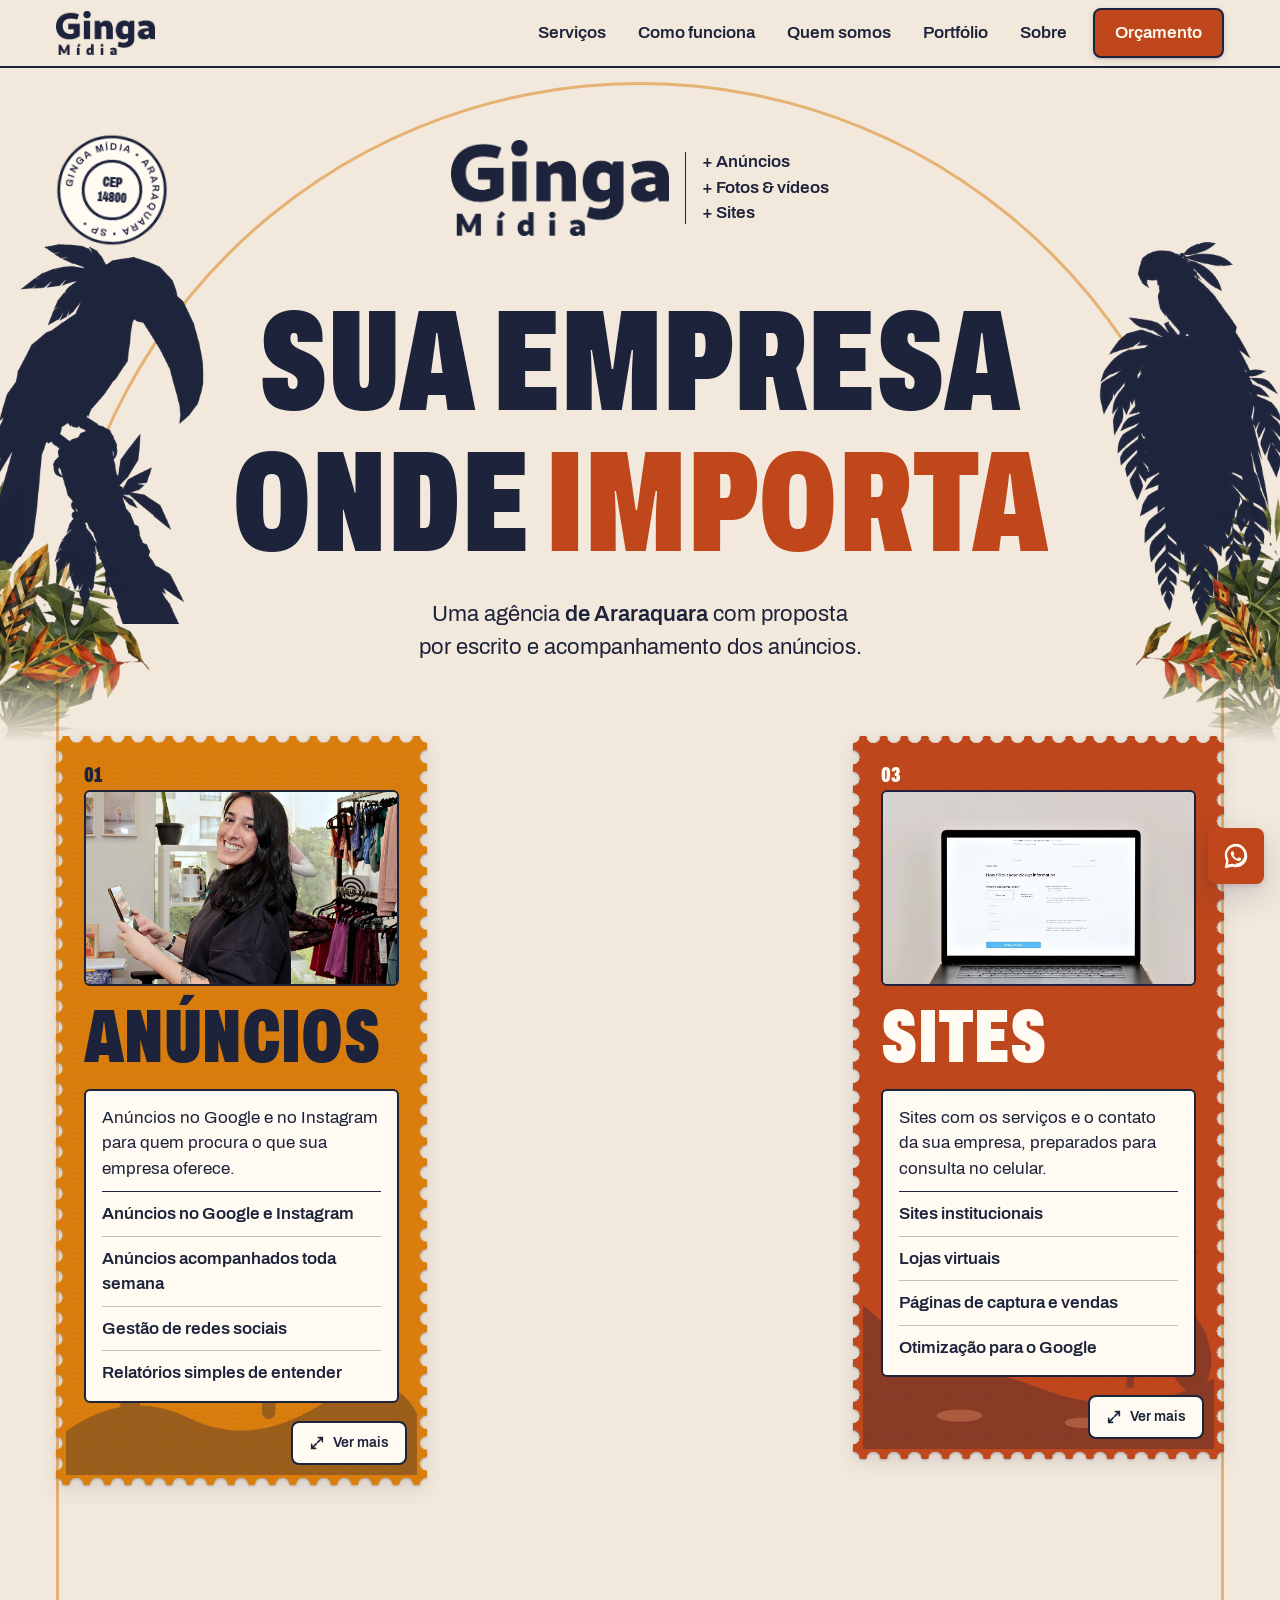
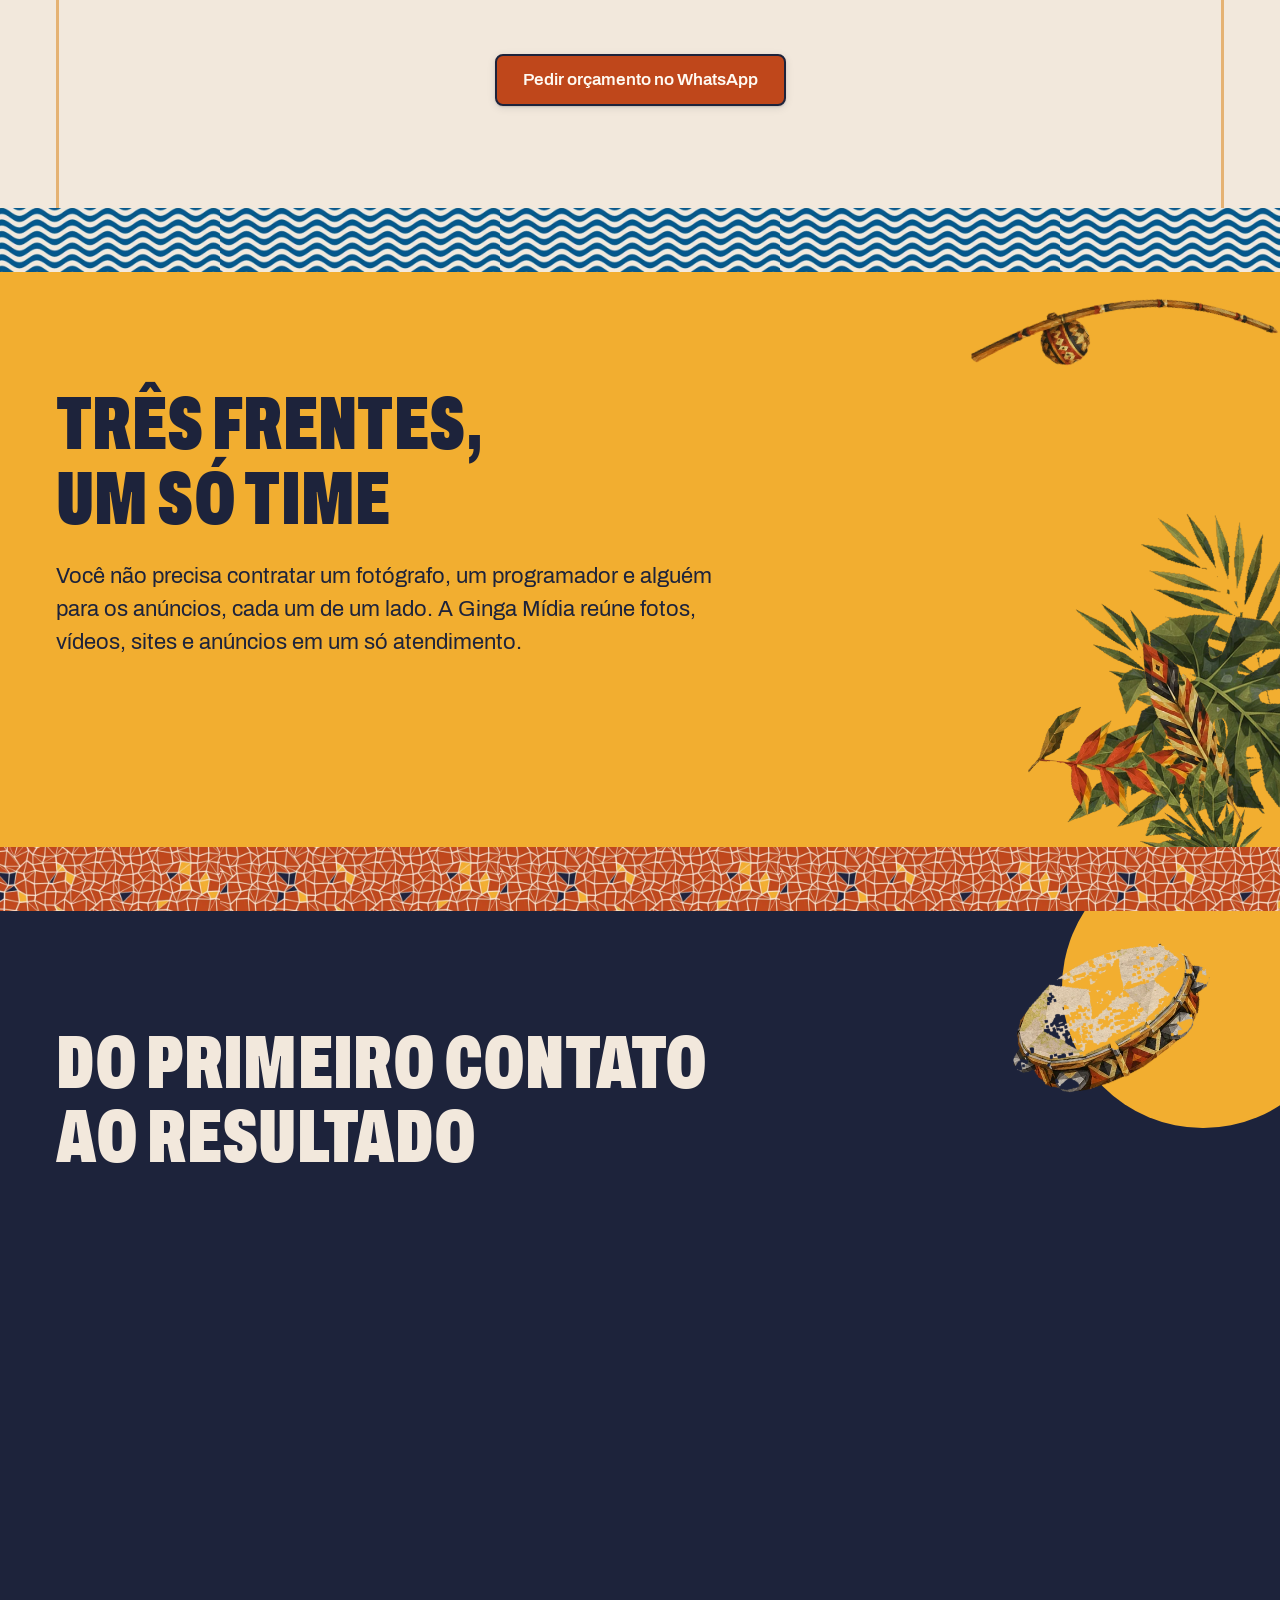
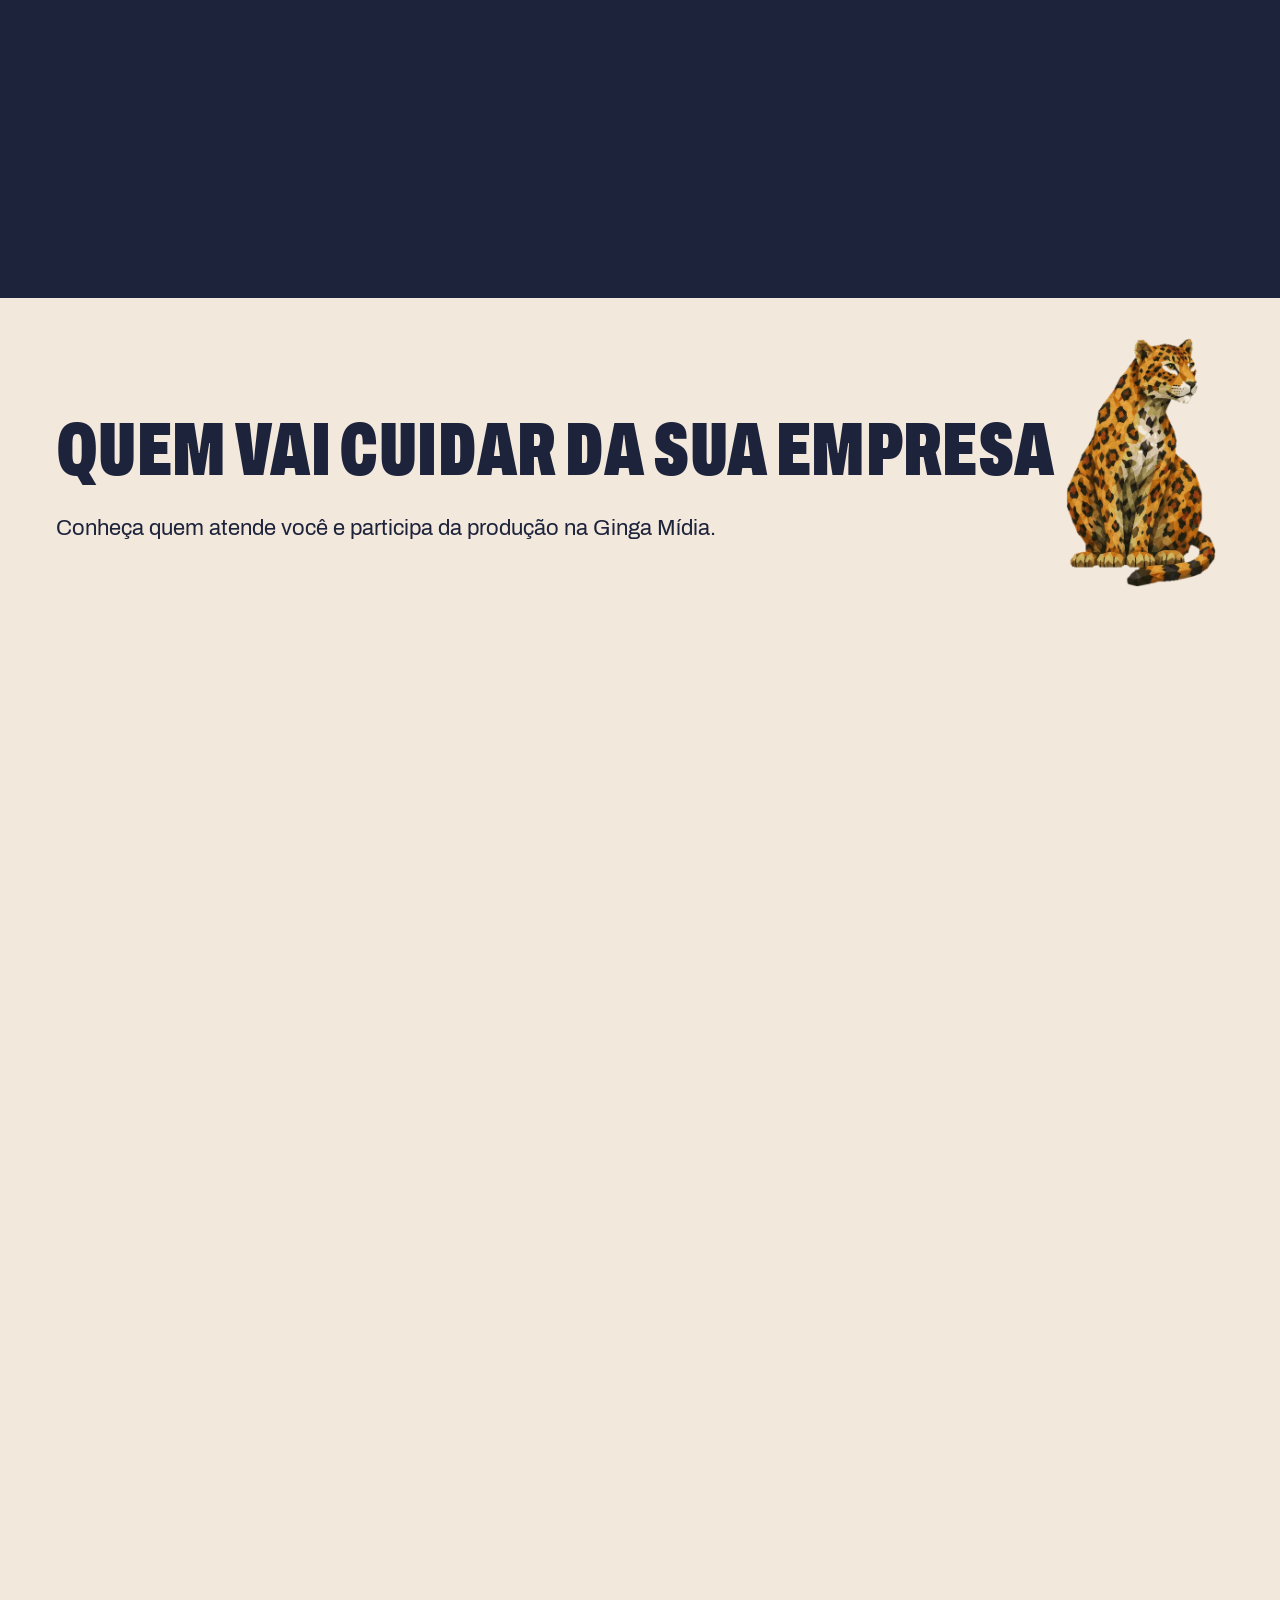
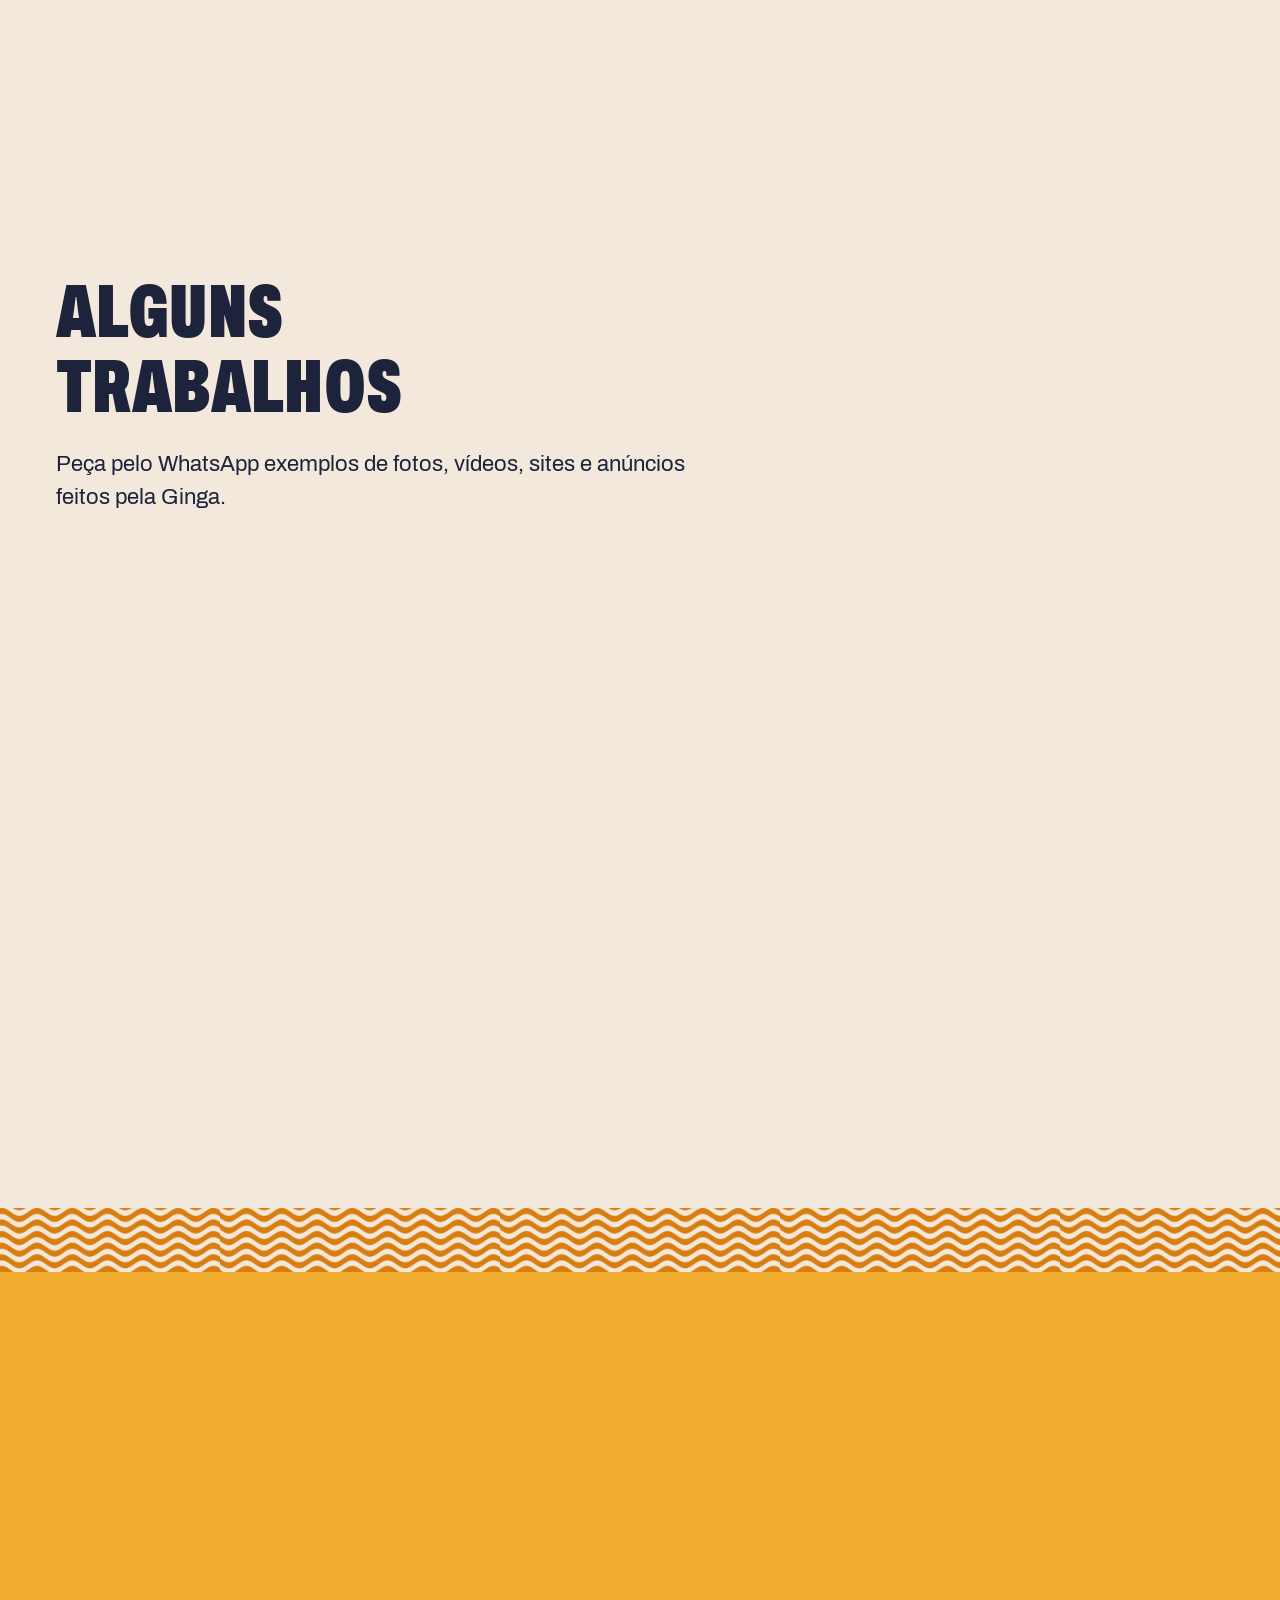
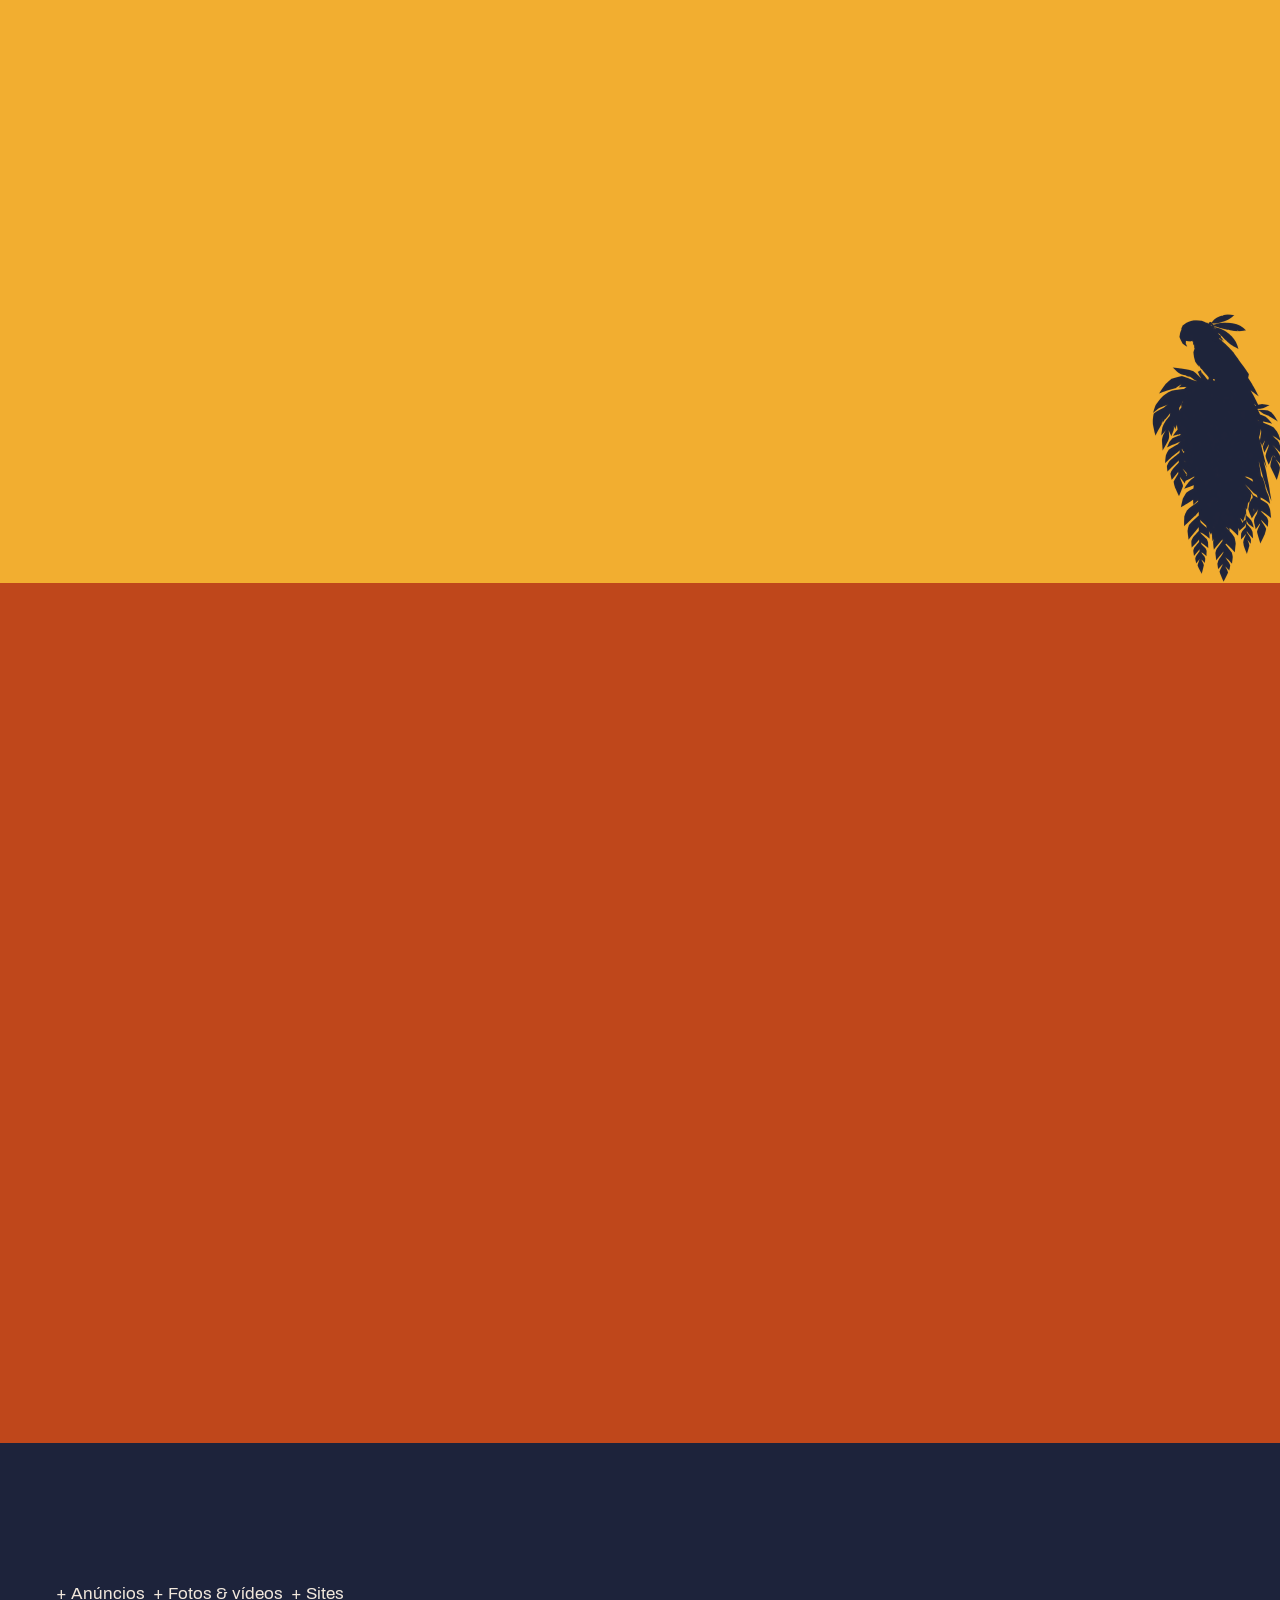
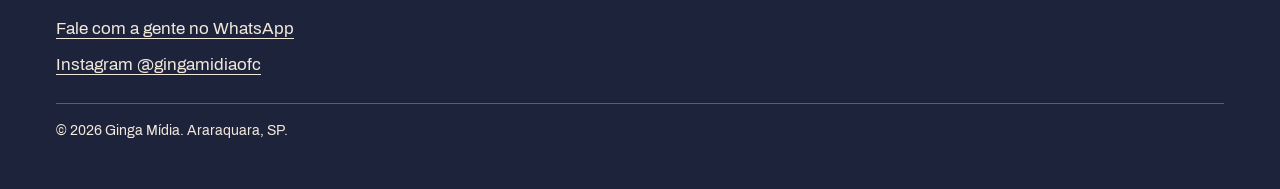
==== commit e3c064d2: "Põe fotos de banco livre nos selos e traz de volta as ilustrações de fundo Fotos do Pexels (licença " ====
--- a/index.html
+++ b/index.html
@@ -89,6 +89,8 @@
         <!-- ============ INÍCIO (HERO) ============ -->
         <section class="hero" id="inicio">
             <div class="decoracao" aria-hidden="true">
+                <img class="folhas folhas-esq" src="Imagens/Folhas-esq.webp" alt="" width="690" height="795">
+                <img class="folhas folhas-dir" src="Imagens/Folhas-dir.webp" alt="" width="690" height="795">
                 <div class="ave ave-tucano"><img src="Imagens/Ave-tucano.webp" alt="" width="720" height="1080"></div>
                 <div class="ave ave-arara"><img src="Imagens/Ave-arara.webp" alt="" width="720" height="1080"></div>
             </div>
@@ -115,13 +117,12 @@
 
             <div class="grade-tres">
                     <article class="selo selo-laranja revelar" data-ampliar>
-                        <div class="selo-face">
+                        <div class="selo-face tema-nordeste">
                             <div class="selo-topo">
                                 <span class="selo-icone" aria-hidden="true">+</span>
                                 <span class="selo-valor">01</span>
                             </div>
-                            <!-- Troque o bloco abaixo por: <img src="Imagens/servico.jpg" alt="descrição"> -->
-                            <div class="selo-imagem"><span>Imagem</span></div>
+                            <div class="selo-imagem"><img src="Imagens/Fotos%20dos%20selos/anuncios-lojista-celular.webp" alt="Lojista sorrindo com o celular na mão, em uma loja de roupas" width="1200" height="724" loading="lazy"></div>
                             <h2 class="selo-nome fonte-titulo">Anúncios</h2>
                             <div class="selo-texto">
                                 <p>Anúncios no Google e no Instagram para quem procura o que sua empresa oferece.</p>
@@ -140,13 +141,12 @@
                     <button class="ver-mais" type="button" aria-haspopup="dialog" aria-label="Ver mais sobre Anúncios">Ver mais</button></article>
 
                     <article class="selo selo-amarelo revelar" data-ampliar>
-                        <div class="selo-face">
+                        <div class="selo-face tema-sp">
                             <div class="selo-topo">
                                 <span class="selo-icone" aria-hidden="true">+</span>
                                 <span class="selo-valor">02</span>
                             </div>
-                            <!-- Troque o bloco abaixo por: <img src="Imagens/servico.jpg" alt="descrição"> -->
-                            <div class="selo-imagem"><span>Imagem</span></div>
+                            <div class="selo-imagem"><img src="Imagens/Fotos%20dos%20selos/fotos-videos-gravando-celular.webp" alt="Três pessoas segurando produtos diante de um celular apoiado em suporte, gravando um vídeo" width="1200" height="750" loading="lazy"></div>
                             <h2 class="selo-nome fonte-titulo">Fotos &amp; vídeos</h2>
                             <div class="selo-texto">
                                 <p>Fotos e vídeos profissionais do seu produto, do seu espaço e da sua equipe.</p>
@@ -165,13 +165,12 @@
                     <button class="ver-mais" type="button" aria-haspopup="dialog" aria-label="Ver mais sobre Fotos &amp; vídeos">Ver mais</button></article>
 
                     <article class="selo selo-vermelho revelar" data-ampliar>
-                        <div class="selo-face">
+                        <div class="selo-face tema-amazonia">
                             <div class="selo-topo">
                                 <span class="selo-icone" aria-hidden="true">+</span>
                                 <span class="selo-valor">03</span>
                             </div>
-                            <!-- Troque o bloco abaixo por: <img src="Imagens/servico.jpg" alt="descrição"> -->
-                            <div class="selo-imagem"><span>Imagem</span></div>
+                            <div class="selo-imagem"><img src="Imagens/Fotos%20dos%20selos/sites-notebook-pagina-de-loja.webp" alt="Notebook aberto em uma página de compra de loja virtual" width="1200" height="741" loading="lazy"></div>
                             <h2 class="selo-nome fonte-titulo">Sites</h2>
                             <div class="selo-texto">
                                 <p>Sites com os serviços e o contato da sua empresa, preparados para consulta no celular.</p>
@@ -202,6 +201,7 @@
 
         <section class="secao secao-amarelo" id="servicos">
             <div class="enfeites" aria-hidden="true">
+                <img class="enfeite enfeite-berimbau" src="Imagens/Enfeite-Berimbau.webp" alt="" width="143" height="735" loading="lazy">
                 <img class="enfeite enfeite-folhas" src="Imagens/Folhas-dir.webp" alt="" width="690" height="795" loading="lazy">
             </div>
             <div class="conteudo">
@@ -221,37 +221,42 @@
         <section class="secao secao-azul" id="como-funciona">
             <div class="enfeites" aria-hidden="true">
                 <div class="sol"></div>
+                <img class="enfeite enfeite-pandeiro" src="Imagens/Enfeite-Pandeiro.webp" alt="" width="387" height="248" loading="lazy">
             </div>
             <div class="conteudo">
                 <h2 class="titulo-correio fonte-titulo">Do primeiro contato ao resultado</h2>
 
                 <ol class="passos" id="passos">
-                    <li class="selo selo-amarelo revelar" data-ampliar><div class="selo-face">
+                    <li class="selo selo-amarelo revelar" data-ampliar><div class="selo-face tema-bahia">
                         <span class="passo-numero fonte-titulo">1</span>
+                        <div class="selo-imagem"><img src="Imagens/Fotos%20dos%20selos/passo-conversa.webp" alt="Mulher rindo ao telefone, sentada diante de um notebook em um café" width="1200" height="750" loading="lazy"></div>
                         <h3 class="selo-nome">Conversa</h3>
                         <div class="selo-texto"><p>Você conta sobre o seu negócio pelo WhatsApp. Sem compromisso e sem enrolação.</p></div>
                         <div class="selo-mais" hidden>
                             <p>Pode mandar áudio, texto ou foto do seu negócio. A gente tira suas dúvidas e indica quais serviços atendem ao pedido.</p>
                         </div>
                     </div><button class="ver-mais" type="button" aria-haspopup="dialog" aria-label="Ver mais sobre a etapa Conversa">Ver mais</button></li>
-                    <li class="selo selo-amarelo revelar" data-ampliar><div class="selo-face">
+                    <li class="selo selo-amarelo revelar" data-ampliar><div class="selo-face tema-brasilia">
                         <span class="passo-numero fonte-titulo">2</span>
+                        <div class="selo-imagem"><img src="Imagens/Fotos%20dos%20selos/passo-proposta.webp" alt="Mulher escrevendo em uma prancheta, entre caixas de papelão, em um pequeno negócio" width="1200" height="750" loading="lazy"></div>
                         <h3 class="selo-nome">Proposta</h3>
                         <div class="selo-texto"><p>Montamos um plano e um orçamento claros, do tamanho da sua necessidade.</p></div>
                         <div class="selo-mais" hidden>
                             <p>Você recebe por escrito o que vamos fazer, os prazos, o valor e, nos anúncios, quanto sugerimos investir. Se precisar mudar o escopo, combinamos os ajustes por escrito.</p>
                         </div>
                     </div><button class="ver-mais" type="button" aria-haspopup="dialog" aria-label="Ver mais sobre a etapa Proposta">Ver mais</button></li>
-                    <li class="selo selo-amarelo revelar" data-ampliar><div class="selo-face">
+                    <li class="selo selo-amarelo revelar" data-ampliar><div class="selo-face tema-rio">
                         <span class="passo-numero fonte-titulo">3</span>
+                        <div class="selo-imagem"><img src="Imagens/Fotos%20dos%20selos/passo-producao.webp" alt="Mão ajeitando produtos de maquiagem diante de um celular que grava a cena" width="1200" height="750" loading="lazy"></div>
                         <h3 class="selo-nome">Produção</h3>
                         <div class="selo-texto"><p>Fotografamos, filmamos, criamos o site e configuramos os anúncios.</p></div>
                         <div class="selo-mais" hidden>
                             <p>Marcamos as gravações, criamos as peças e te mostramos tudo antes de publicar. Você aprova cada etapa.</p>
                         </div>
                     </div><button class="ver-mais" type="button" aria-haspopup="dialog" aria-label="Ver mais sobre a etapa Produção">Ver mais</button></li>
-                    <li class="selo selo-amarelo revelar" data-ampliar><div class="selo-face">
+                    <li class="selo selo-amarelo revelar" data-ampliar><div class="selo-face tema-sul">
                         <span class="passo-numero fonte-titulo">4</span>
+                        <div class="selo-imagem"><img src="Imagens/Fotos%20dos%20selos/passo-resultado.webp" alt="Mulher digitando no notebook atrás do balcão de uma padaria" width="1200" height="750" loading="lazy"></div>
                         <h3 class="selo-nome">Resultado</h3>
                         <div class="selo-texto"><p>Conferimos os números dos anúncios e combinamos os próximos ajustes.</p></div>
                         <div class="selo-mais" hidden>
@@ -382,6 +387,10 @@
 
         <!-- ============ PORTFÓLIO ============ -->
         <section class="secao" id="portfolio">
+            <div class="enfeites" aria-hidden="true">
+                <img class="enfeite enfeite-caxixi" src="Imagens/Enfeite-Caxixi.webp" alt="" width="110" height="185" loading="lazy">
+                <img class="enfeite enfeite-ganza" src="Imagens/Enfeite-Ganza.webp" alt="" width="181" height="202" loading="lazy">
+            </div>
             <div class="conteudo">
                 <h2 class="titulo-grande">Alguns<br>trabalhos</h2>
                 <p class="secao-intro">
@@ -391,7 +400,7 @@
                 <div class="grade-portfolio">
                     <!-- Troque cada <span>Foto N</span> por <img src="Imagens/Portfolio/foto1.jpg" alt="descrição"> -->
                     <figure class="selo selo-laranja revelar" data-ampliar>
-                        <div class="selo-face">
+                        <div class="selo-face tema-minas">
                             <div class="foto-espaco"><span>Foto 1</span></div>
                             <figcaption><span class="selo-nome fonte-titulo">Fotografia de produto</span><span class="selo-valor">01</span></figcaption>
                             <div class="selo-mais" hidden>
@@ -401,7 +410,7 @@
                         </div>
                     <button class="ver-mais" type="button" aria-haspopup="dialog" aria-label="Ampliar: Fotografia de produto">Ver mais</button></figure>
                     <figure class="selo selo-vermelho revelar" data-ampliar>
-                        <div class="selo-face">
+                        <div class="selo-face tema-pantanal">
                             <div class="foto-espaco"><span>Foto 2</span></div>
                             <figcaption><span class="selo-nome fonte-titulo">Vídeo institucional</span><span class="selo-valor">02</span></figcaption>
                             <div class="selo-mais" hidden>
@@ -411,7 +420,7 @@
                         </div>
                     <button class="ver-mais" type="button" aria-haspopup="dialog" aria-label="Ampliar: Vídeo institucional">Ver mais</button></figure>
                     <figure class="selo selo-amarelo revelar" data-ampliar>
-                        <div class="selo-face">
+                        <div class="selo-face tema-cerrado">
                             <div class="foto-espaco"><span>Foto 3</span></div>
                             <figcaption><span class="selo-nome fonte-titulo">Site para loja virtual</span><span class="selo-valor">03</span></figcaption>
                             <div class="selo-mais" hidden>
@@ -421,7 +430,7 @@
                         </div>
                     <button class="ver-mais" type="button" aria-haspopup="dialog" aria-label="Ampliar: Site para loja virtual">Ver mais</button></figure>
                     <figure class="selo selo-laranja revelar" data-ampliar>
-                        <div class="selo-face">
+                        <div class="selo-face tema-carnaval">
                             <div class="foto-espaco"><span>Foto 4</span></div>
                             <figcaption><span class="selo-nome fonte-titulo">Campanha no Instagram</span><span class="selo-valor">04</span></figcaption>
                             <div class="selo-mais" hidden>
@@ -438,6 +447,7 @@
         <div class="faixa-estampa faixa-ondas-laranja" aria-hidden="true"></div>
         <section class="secao secao-sobre" id="sobre">
             <div class="enfeites" aria-hidden="true">
+                <img class="enfeite enfeite-atabaque" src="Imagens/Enfeite-Atabaque.webp" alt="" width="198" height="469" loading="lazy">
                 <img class="enfeite enfeite-arara" src="Imagens/Ave-arara.webp" alt="" width="720" height="1080" loading="lazy">
             </div>
             <div class="conteudo sobre-grade">
--- a/estilo/styles.css
+++ b/estilo/styles.css
@@ -205,6 +205,9 @@
     pointer-events: none;
     overflow: hidden;
 }
+.folhas { display: none; position: absolute; z-index: 0; width: 30vw; max-width: 280px; height: auto; -webkit-mask-image: linear-gradient(#000 72%, transparent); mask-image: linear-gradient(#000 72%, transparent); }
+.folhas-esq { left: -12vw; top: 380px; }
+.folhas-dir { right: -12vw; top: 380px; transform: scaleX(-1); }
 .ave { position: absolute; width: 22vw; top: 64px; }
 .ave img { width: 100%; height: auto; }
 .ave-tucano { left: -8vw; }
@@ -332,7 +335,14 @@
     background: var(--campo-amarelo);
 }
 
-.enfeite-onca, .enfeite-arara { display: none; }
+.enfeite-arara { display: none; }
+/* celular: pequenos, no respiro de cima da seção, encostados na borda (posições do Correio da Ginga) */
+.enfeite-berimbau { width: 34px; height: auto; right: 70px; top: -52px; transform: rotate(80deg); }
+.enfeite-pandeiro { width: 110px; height: auto; right: -10px; top: 14px; transform: rotate(-10deg); }
+.enfeite-onca     { width: 50px; height: auto; right: 8px; top: 2px; }
+.enfeite-caxixi   { width: 40px; height: auto; right: 64px; top: 22px; transform: rotate(-12deg); }
+.enfeite-ganza    { width: 54px; height: auto; right: 6px; top: 14px; transform: rotate(14deg); }
+.enfeite-atabaque { width: 52px; height: auto; right: 10px; top: 6px; }
 
 /* ================= SELO SERRILHADO (picote da identidade antiga) =================
    Borda picotada na cor do selo; por dentro, uma face na mesma cor e um bloco creme com o texto. */
@@ -408,7 +418,32 @@
 .selo-imagem img, .foto-espaco img, .ficha-foto img { width: 100%; height: 100%; object-fit: cover; }
 /* o espaço reservado "Imagem" só aparece quando já tem foto dentro */
 .selo-imagem:not(:has(img)) { display: none; }
-.selo-imagem { aspect-ratio: 16 / 10; margin-bottom: 14px; }
+.selo-imagem { aspect-ratio: 16 / 10; margin-bottom: 14px; border: 2px solid var(--cor-texto); background-color: var(--cor-papel); }
+.selo-imagem img { display: block; }
+
+/* temas regionais dos selos (ilustração no fundo da face, atrás do bloco creme; nunca sob texto solto) */
+.selo-face[class*="tema-"]::before {
+    content: "";
+    position: absolute;
+    left: 0; right: 0; bottom: 0;
+    height: 46%;
+    background: var(--tema) center bottom / 100% auto no-repeat;
+    opacity: .32;
+    pointer-events: none;
+}
+.selo-amarelo .selo-face[class*="tema-"]::before { opacity: .18; }
+.modal-conteudo .selo-face::before { display: none; }
+.tema-nordeste { --tema: url("../Imagens/Tema-Nordeste.svg"); }
+.tema-sp { --tema: url("../Imagens/Tema-SP.svg"); }
+.tema-amazonia { --tema: url("../Imagens/Tema-Amazonia.svg"); }
+.tema-bahia { --tema: url("../Imagens/Tema-Bahia.svg"); }
+.tema-brasilia { --tema: url("../Imagens/Tema-Brasilia.svg"); }
+.tema-rio { --tema: url("../Imagens/Tema-Rio.svg"); }
+.tema-sul { --tema: url("../Imagens/Tema-Sul.svg"); }
+.tema-minas { --tema: url("../Imagens/Tema-Minas.svg"); }
+.tema-pantanal { --tema: url("../Imagens/Tema-Pantanal.svg"); }
+.tema-cerrado { --tema: url("../Imagens/Tema-Cerrado.svg"); }
+.tema-carnaval { --tema: url("../Imagens/Tema-Carnaval.svg"); }
 
 .selo-nome {
     font-family: var(--fonte-titulo);
@@ -897,9 +932,36 @@
     .contato-grade { grid-template-columns: minmax(0, 1fr) minmax(0, 1.1fr); gap: 72px; }
     #servicos .conteudo { padding-bottom: 0; }
     .enfeite-folhas { right: -3vw; bottom: -40px; width: 30vw; }
-    .enfeite-onca { display: block; right: 3vw; top: 56px; width: 150px; }
 }
 @media (min-width: 1280px) {
     .enfeite-arara { display: block; right: -2vw; bottom: 0; width: 180px; }
     .sobre-texto { padding-right: 120px; }
 }
+
+/* ilustrações de fundo: tamanhos de tablet e computador (as posições do Correio da Ginga, ajustadas ao layout atual) */
+@media (min-width: 600px) and (max-width: 1023px) {
+    .enfeite-folhas { right: -5vw; bottom: -30px; width: 26vw; }
+}
+@media (min-width: 768px) {
+    .folhas { display: block; width: 24vw; max-width: 280px; }
+    .folhas-esq { left: -6vw; top: 340px; }
+    .folhas-dir { right: -6vw; top: 340px; }
+    .enfeite-berimbau { width: 46px; right: 12vw; top: -74px; }
+    .enfeite-pandeiro { width: 170px; right: 3vw; top: 34px; }
+    .enfeite-onca     { width: 96px; right: 4vw; top: 12px; }
+    .enfeite-caxixi   { width: 64px; right: calc(4vw + 100px); top: 40px; }
+    .enfeite-ganza    { width: 90px; right: 4vw; top: 30px; }
+    .enfeite-atabaque { width: 96px; right: 3vw; top: 30px; }
+}
+@media (min-width: 1100px) {
+    .folhas { width: 20vw; max-width: 300px; }
+    .folhas-esq { left: -4vw; top: 380px; }
+    .folhas-dir { right: -4vw; top: 380px; }
+    .enfeite-berimbau { width: 60px; right: 10vw; top: -96px; }
+    .enfeite-pandeiro { width: 210px; right: 5vw; top: 40px; }
+    .enfeite-onca     { width: 150px; right: 5vw; top: 40px; }
+    .enfeite-caxixi   { width: 80px; right: calc(5vw + 130px); top: 50px; }
+    .enfeite-ganza    { width: 116px; right: 5vw; top: 36px; }
+    /* no PC o título do Sobre ocupa o alto da direita: o atabaque desce para o canto de baixo da esquerda, embaixo do selo */
+    .enfeite-atabaque { width: 84px; right: auto; left: 6vw; top: auto; bottom: 14px; transform: rotate(-8deg); }
+}
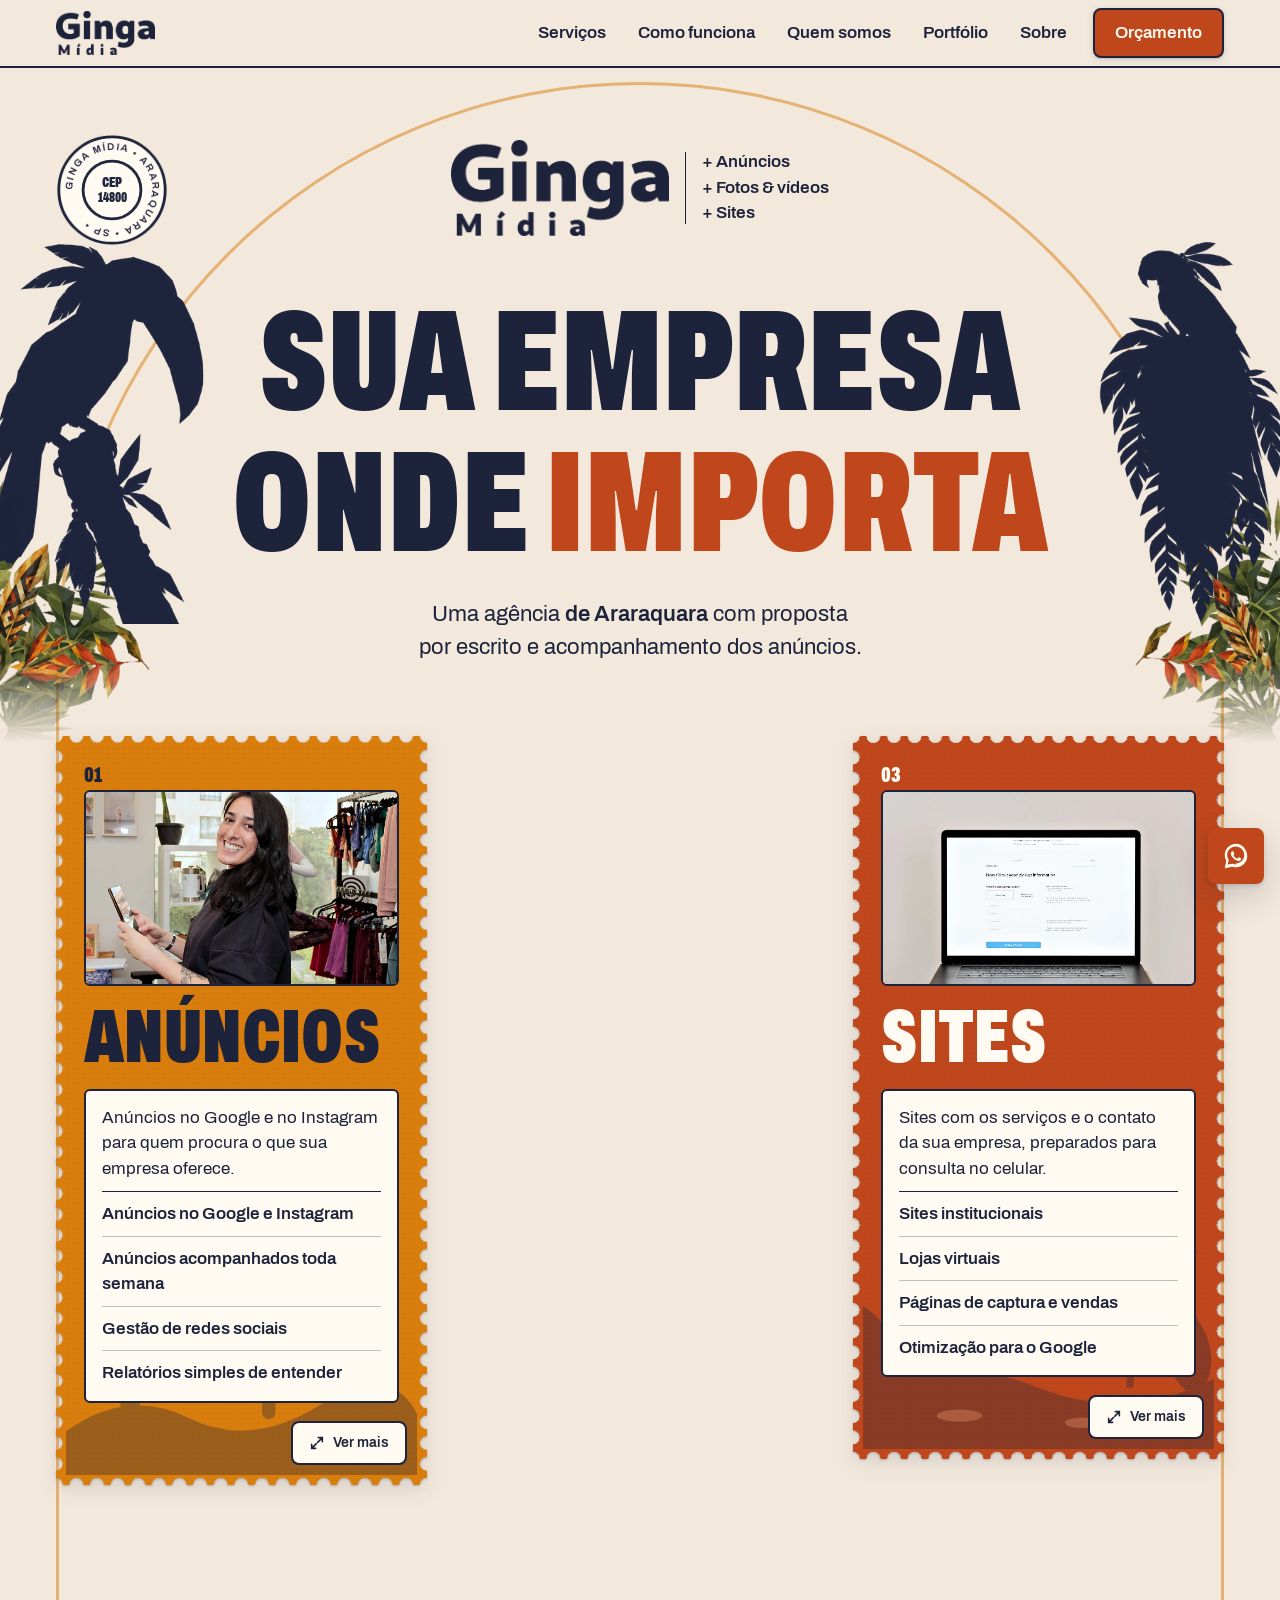
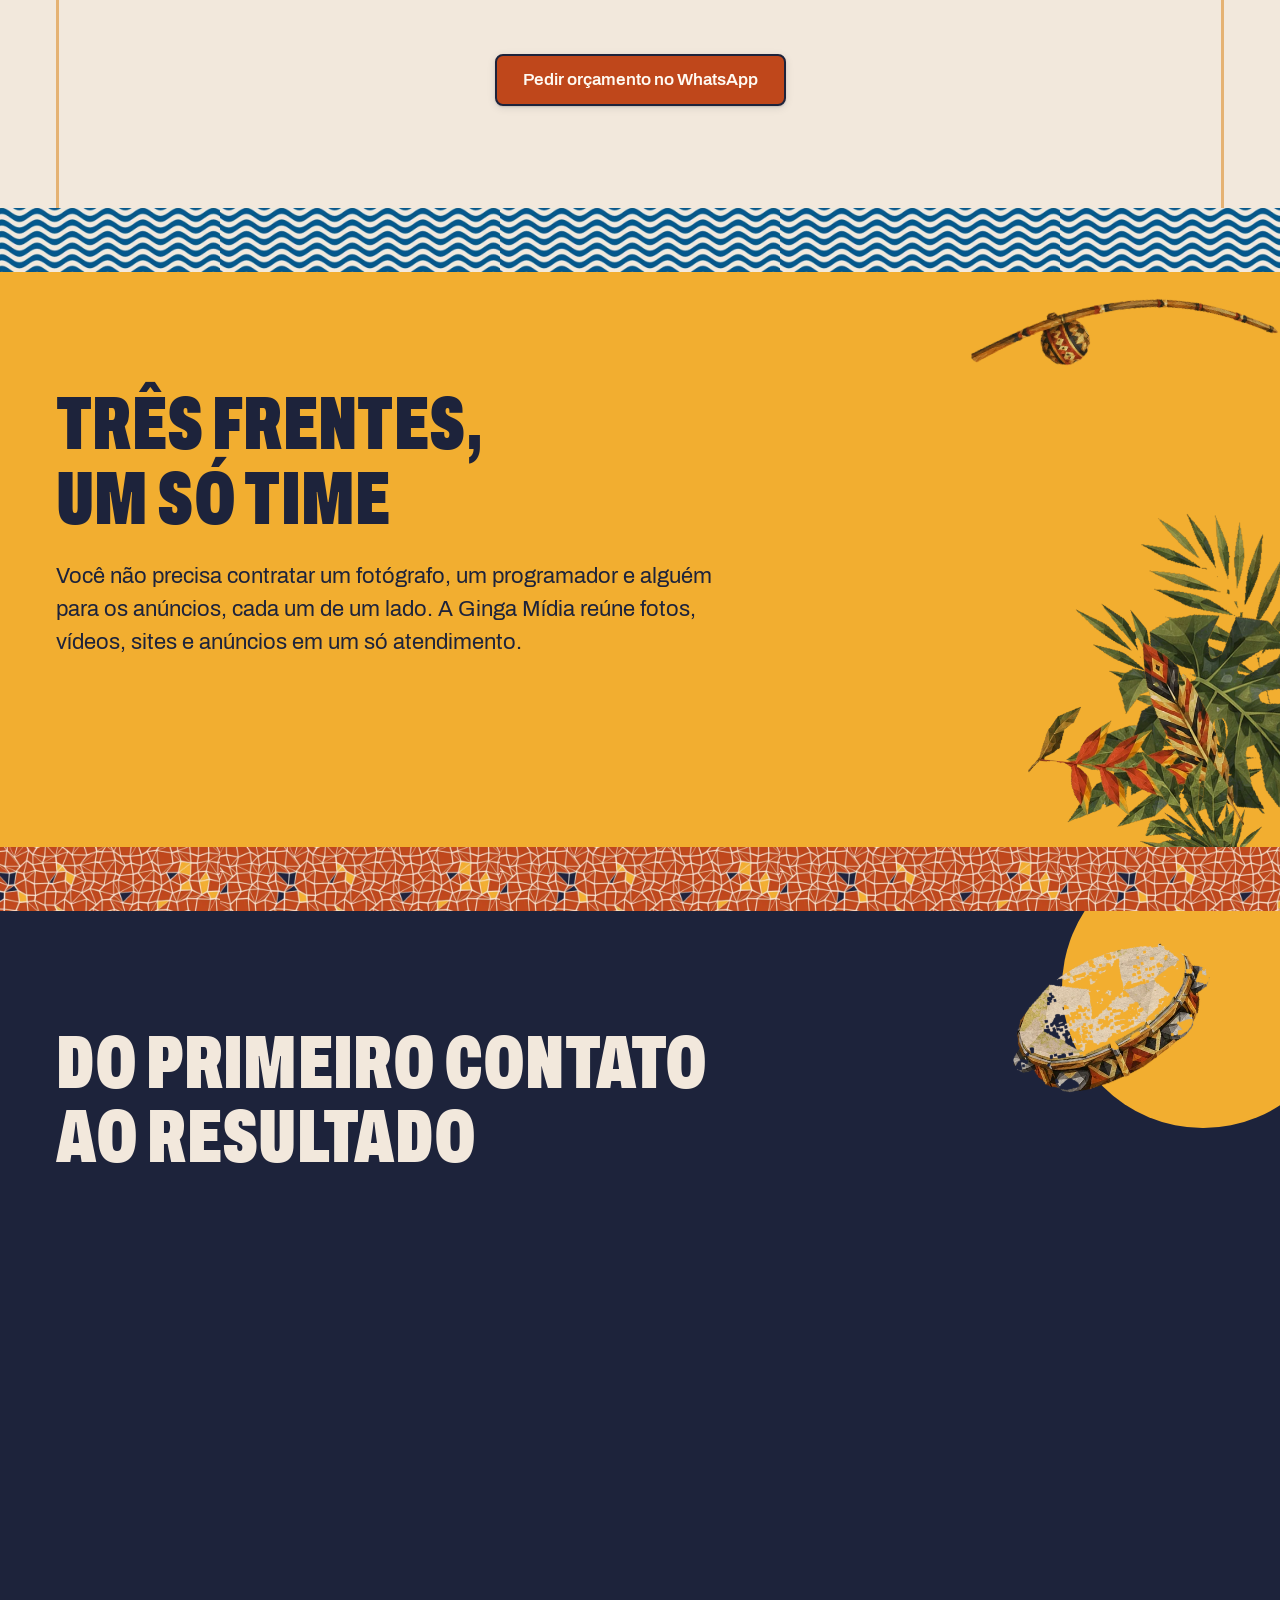
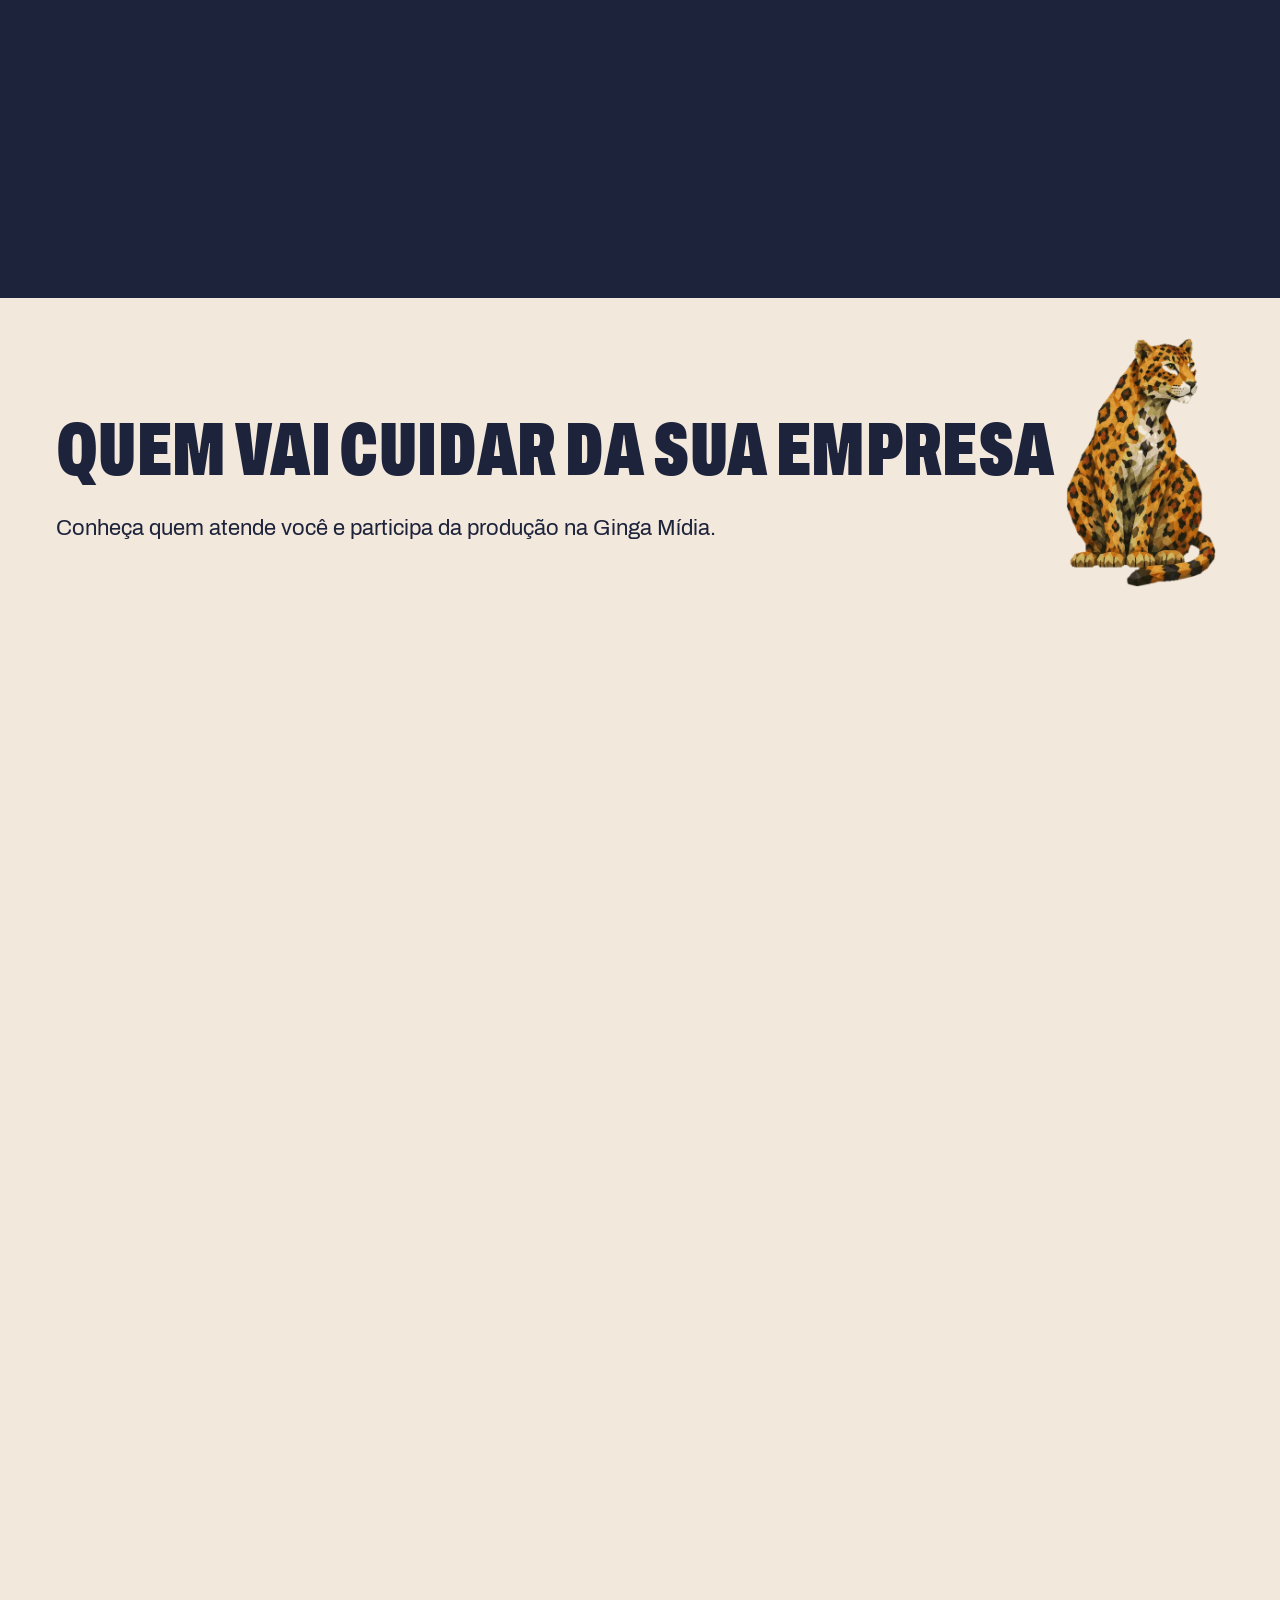
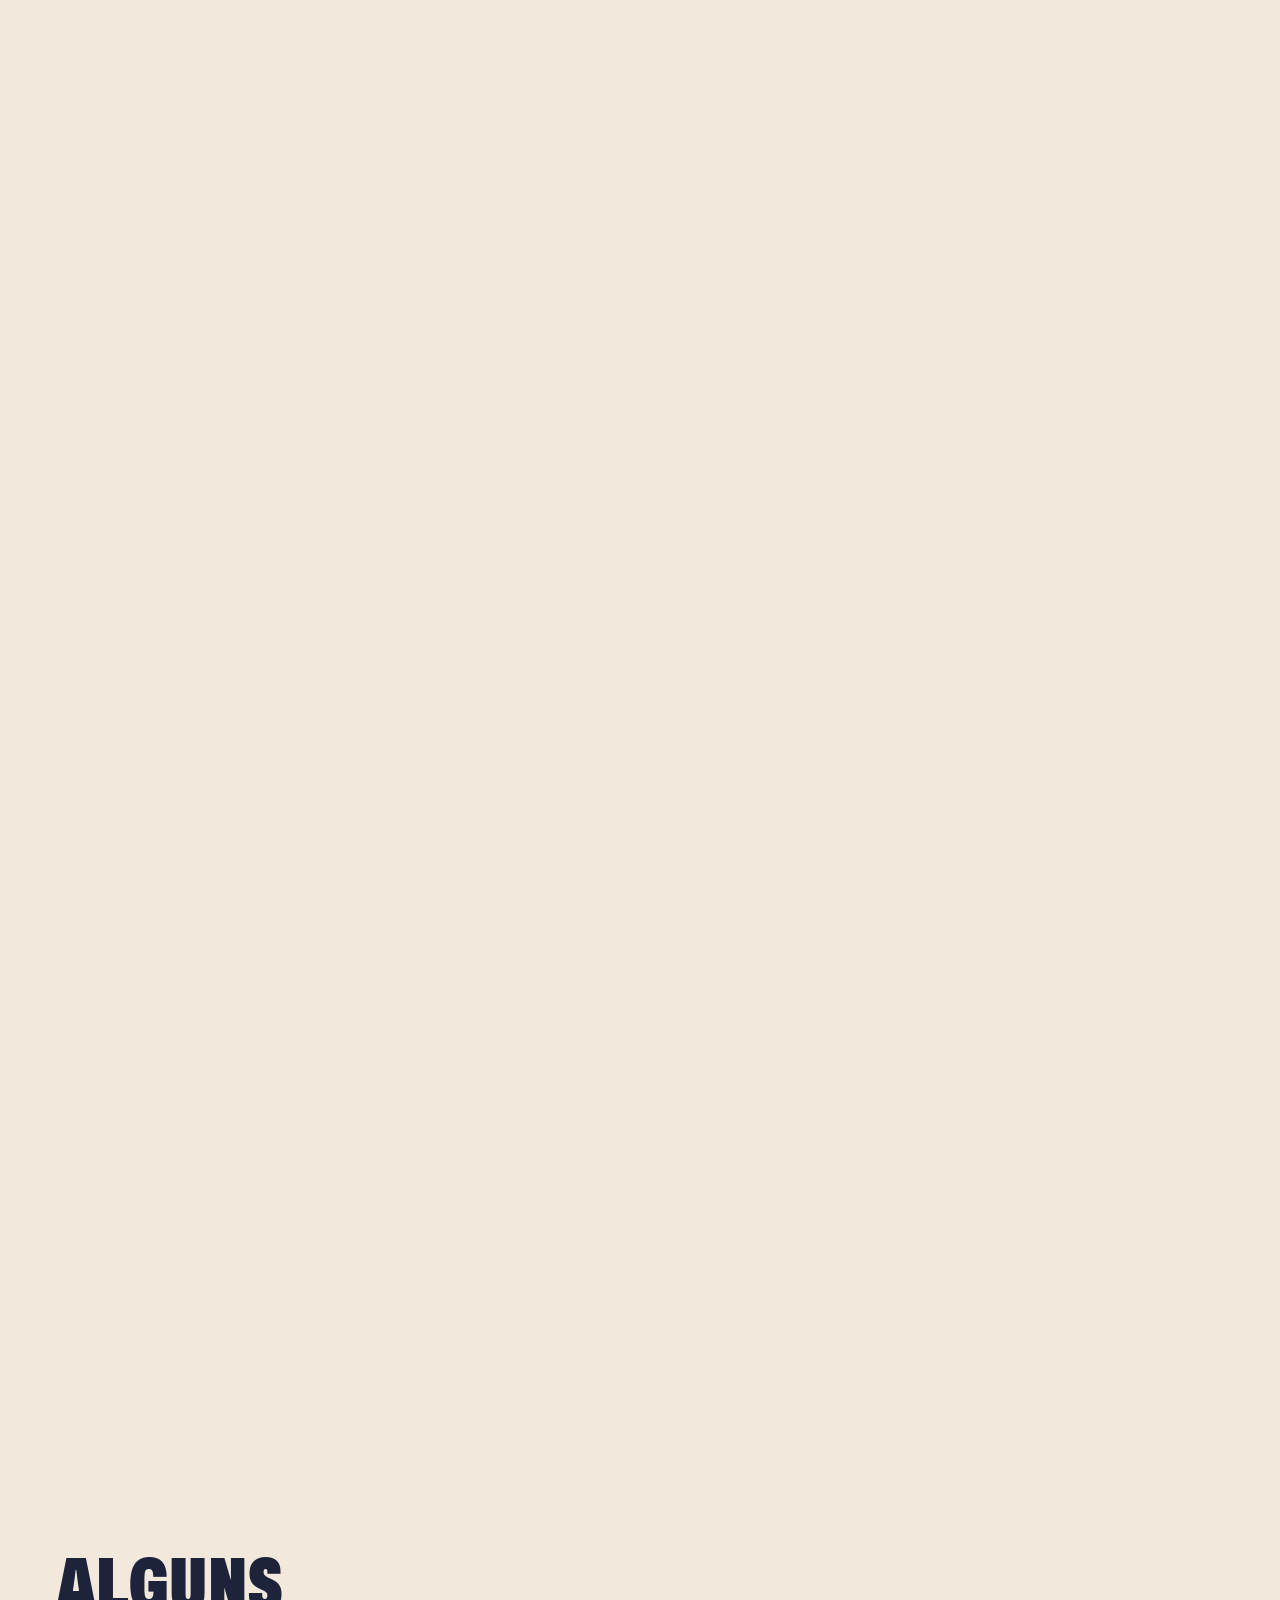
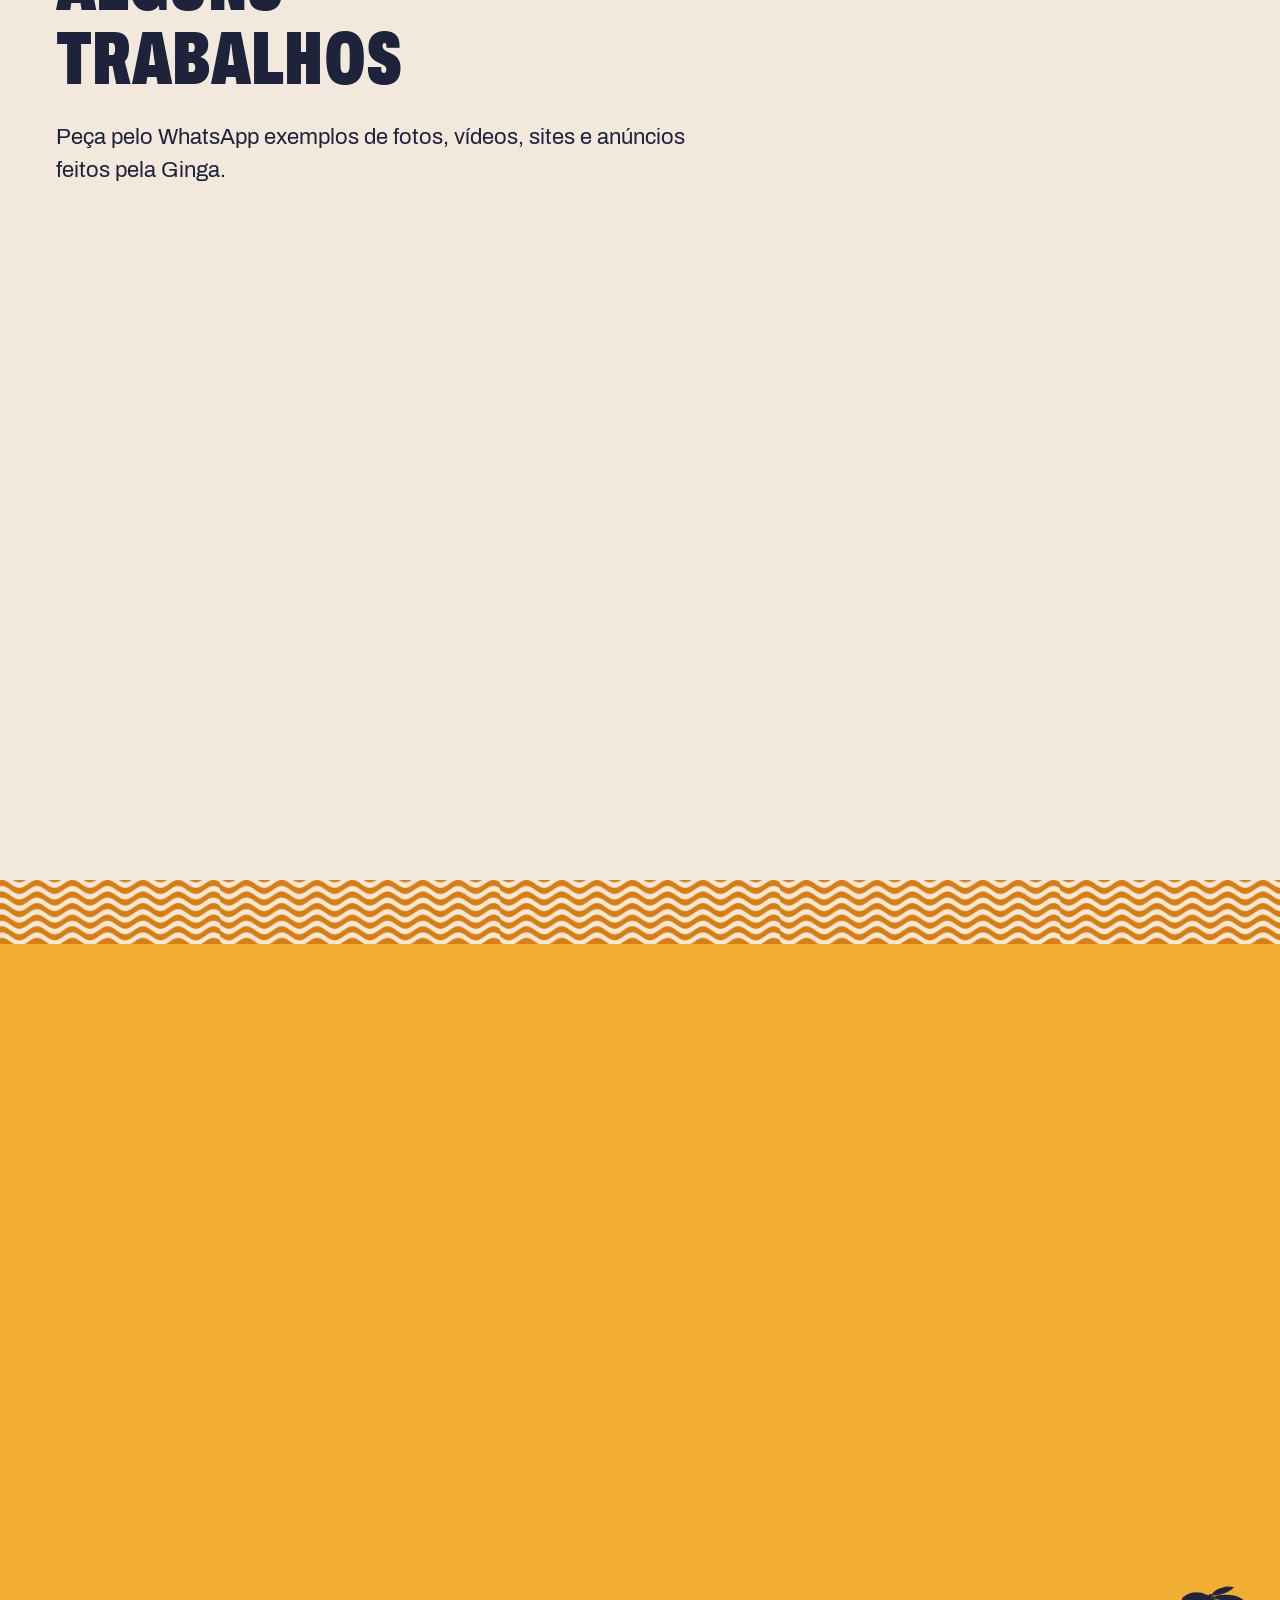
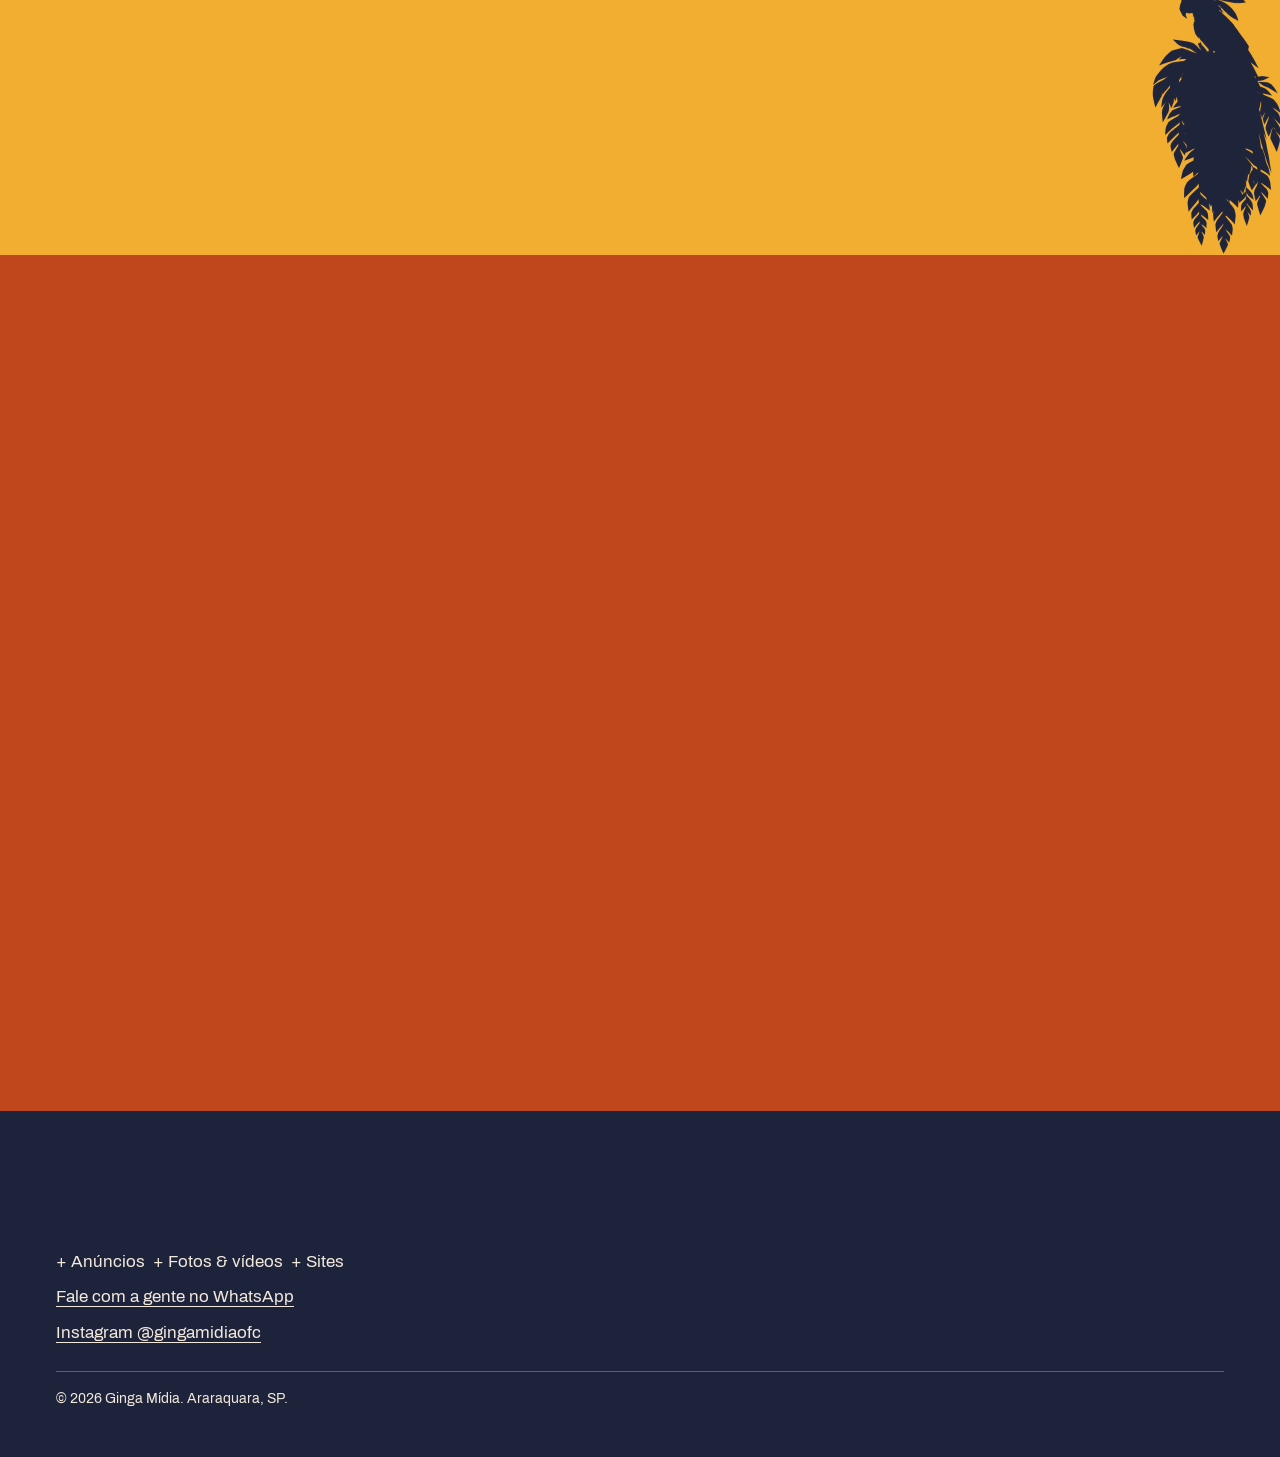
==== commit 44d95f6d: "Devolve ao site o formulário em carta de correio aéreo e as fichas da equipe em cartão O formulário " ====
--- a/index.html
+++ b/index.html
@@ -491,6 +491,9 @@
                 </div>
 
                 <form class="formulario envelope revelar" id="formContato" novalidate>
+                    <div class="selo selo-amarelo selo-colado" aria-hidden="true">
+                        <div class="selo-face"><img src="Imagens/Tucano-ginga.webp" alt="" width="449" height="466" loading="lazy"></div>
+                    </div>
                     <p class="envelope-para"><strong>Para:</strong> Ginga Mídia, Araraquara · SP</p>
 
                     <label for="nome">Seu nome</label>
--- a/estilo/styles.css
+++ b/estilo/styles.css
@@ -578,71 +578,237 @@
 }
 
 /* ================= QUEM SOMOS NÓS ================= */
-.equipe { display: grid; grid-template-columns: minmax(0, 1fr); gap: 0; }
-
+.equipe { margin-top: 48px; display: grid; grid-template-columns: minmax(0, 1fr); gap: 56px; }
+
+/* a ficha é um cartão-selo: papel picotado em volta, faixa de cor com o nome, foto sobre ondas,
+   coluna lateral, rodapé com região, código de barras e número (identidade do cartão, só em Archivo) */
 .ficha {
     --cor: var(--campo-laranja);
     --sobre-cor: var(--sobre-campo-laranja);
-    display: grid;
-    grid-template-columns: minmax(0, 1fr);
-    align-content: start;
+    --borda: 3px solid var(--cor-texto);
+    --furo: 9px;
+    --papel: var(--cor-papel);
+    padding: calc(var(--furo) * 2 + 8px);
+    background:
+        radial-gradient(var(--furo), #0000 98%, var(--papel)) round
+            calc(var(--furo) * -1.5) calc(var(--furo) * -1.5) / calc(var(--furo) * 3) calc(var(--furo) * 3),
+        linear-gradient(var(--papel) 0 0) no-repeat 50% / calc(100% - var(--furo) * 3) calc(100% - var(--furo) * 3);
+    filter: drop-shadow(0 1px 1px rgba(29, 35, 59, .25)) drop-shadow(0 14px 22px rgba(29, 35, 59, .14));
+    display: flex;
+    flex-direction: column;
     gap: 14px;
-    padding: 28px 0 40px;
-    border-top: 2px solid var(--cor-fio-forte);
-}
-.ficha { --estampa: url("../Imagens/Estampas/ondas-laranja.webp"); }
-.ficha-vermelho { --cor: var(--campo-vermelho); --sobre-cor: var(--sobre-campo-vermelho); --estampa: url("../Imagens/Estampas/mosaico.webp"); }
-
-/* a ficha vira uma linha editorial; rótulos repetidos e enfeites de pôster ficam fora */
-.ficha-tag, .ficha-titulo, .ficha-medalha,
-.ficha-mini-img, .ficha-tipo svg,
-.ficha-marca, .ficha-codigo, .ficha-numero { display: none; }
-
-.ficha-topo { display: block; }
-.ficha-nome { font-size: var(--t-titulo); overflow-wrap: anywhere; }
+}
+.ficha-vermelho { --cor: var(--campo-vermelho); --sobre-cor: var(--sobre-campo-vermelho); }
+
+.ficha-rotulo,
+.ficha-tag,
+.ficha-faixa,
+.ficha-regiao,
+.ficha-numero {
+    text-transform: uppercase;
+    letter-spacing: .06em;
+    font-weight: 600;
+}
+
+/* cabeçalho: etiqueta, nome na faixa colorida e medalha redonda */
+.ficha-topo {
+    position: relative;
+    background-color: var(--cor);
+    border: var(--borda);
+    border-radius: var(--raio-pequeno);
+    padding: 28px 70px 14px 16px;
+    margin-top: 14px;
+}
+.ficha-tag {
+    position: absolute;
+    top: -16px; left: 18px;
+    background-color: var(--cor-texto);
+    color: var(--cor-fundo);
+    font-size: var(--t-rotulo);
+    padding: 4px 18px;
+    border-radius: var(--raio-pequeno) var(--raio-pequeno) 0 0;
+}
+.ficha-nome {
+    font-size: clamp(2rem, 1.4rem + 3.4vw, 3.5rem);
+    color: var(--sobre-cor);
+    letter-spacing: .02em;
+    overflow-wrap: anywhere;
+}
+.ficha-medalha {
+    position: absolute;
+    right: -14px; top: 50%;
+    transform: translateY(-50%);
+    width: 70px; height: 70px;
+    border-radius: 50%;
+    background-color: var(--cor-fundo);
+    border: var(--borda);
+    display: grid;
+    place-items: center;
+    overflow: hidden;
+}
+.ficha-medalha img { width: 70%; }
 
 .ficha-faixa {
+    background-color: var(--cor-texto);
+    color: var(--cor-fundo);
     font-size: var(--t-rotulo);
-    font-weight: 600;
-    color: var(--cor-texto-suave);
-}
-.ficha-corpo { display: contents; }
-
+    padding: 7px 14px;
+    border-radius: 4px;
+    text-align: center;
+    max-width: none;
+}
+.ficha-titulo {
+    font-size: clamp(1.25rem, 1rem + 1.2vw, 1.75rem);
+    color: var(--cor-texto);
+}
+
+/* corpo: foto grande sobre ondas + coluna lateral */
+.ficha-corpo {
+    display: grid;
+    grid-template-columns: 1fr;
+    gap: 14px;
+}
 .ficha-foto {
-    min-height: 0;
-    aspect-ratio: 3 / 2;
-    max-height: 300px;
-    width: 100%;
-    background: var(--cor) var(--estampa) center / 200px;
-    color: var(--cor-texto);
-    border-radius: var(--raio);
-}
-/* o aviso de foto fica num bloco creme sólido por cima da estampa */
-.ficha-foto > span { background: var(--cor-papel); padding: 8px 14px; border-radius: var(--raio-pequeno); }
-.ficha-foto img { height: 100%; width: 100%; object-fit: cover; }
-
-.ficha-lado { display: flex; flex-wrap: wrap; gap: 4px 0; }
-.ficha-mini, .ficha-tipo { display: block; padding: 0 16px 0 0; margin-right: 16px; border-right: 1px solid var(--cor-fio); }
-.ficha-lado > :last-child { border-right: 0; margin-right: 0; padding-right: 0; }
-.ficha-rotulo { font-size: var(--t-rotulo); font-weight: 600; }
+    min-height: 340px;
+    border: var(--borda);
+    border-radius: 0;
+    background: var(--cor-fundo) url("../Imagens/Ondas.svg") center / cover;
+    color: var(--cor-fundo);
+    display: grid;
+    place-items: end center;
+    overflow: hidden;
+}
+.ficha-foto > span {
+    margin-bottom: 40%;
+    align-self: center;
+    background-color: var(--cor-texto);
+    color: var(--cor-fundo);
+    font-family: var(--fonte-titulo);
+    font-stretch: 62.5%;
+    font-weight: 900;
+    text-transform: uppercase;
+    font-size: 1.375rem;
+    padding: 10px 18px;
+    border: var(--borda);
+    border-radius: 0;
+}
+.ficha-foto img { width: 85%; height: auto; max-height: 100%; object-fit: contain; object-position: bottom; }
+
+.ficha-lado {
+    display: grid;
+    grid-template-columns: 1fr 1fr;
+    gap: 22px 12px;
+    padding-top: 12px;
+}
+.ficha-mini,
+.ficha-tipo {
+    position: relative;
+    border: var(--borda);
+    border-radius: 4px;
+    padding: 6px;
+    background-color: var(--cor-fundo);
+}
+.ficha-rotulo {
+    position: absolute;
+    top: -12px; left: 50%;
+    transform: translateX(-50%);
+    width: max-content;
+    max-width: calc(100% - 4px);
+    text-align: center;
+    line-height: 1.2;
+    background-color: var(--cor-texto);
+    color: var(--cor-fundo);
+    font-size: var(--t-rotulo);
+    letter-spacing: .02em;
+    text-transform: none;
+    padding: 2px 10px;
+    border-radius: 4px;
+    z-index: 1;
+}
+.ficha-mini-img {
+    aspect-ratio: 4 / 3;
+    height: 100%;
+    background-color: var(--cor-texto);
+    color: var(--cor-fundo);
+    display: grid;
+    place-items: center;
+    font-family: var(--fonte-titulo);
+    font-stretch: 62.5%;
+    font-weight: 900;
+    text-transform: uppercase;
+    font-size: 1.125rem;
+    border-radius: 0;
+    overflow: hidden;
+}
+.ficha-mini-img img { width: 100%; height: 100%; object-fit: cover; }
+.ficha-tipo {
+    background-color: var(--cor);
+    color: var(--sobre-cor);
+    display: grid;
+    place-items: center;
+}
+.ficha-tipo svg { width: 58px; height: 58px; }
 
 .ficha-texto { font-size: var(--t-texto); }
-.ficha-rodape { display: flex; align-items: center; }
-.ficha-regiao { font-size: var(--t-rotulo); font-weight: 600; color: var(--cor-texto-suave); }
-
-@media (min-width: 900px) {
-    .equipe .ficha:last-child { padding-bottom: 0; }
-    .ficha {
-        grid-template-columns: minmax(0, 5fr) minmax(0, 7fr);
-        column-gap: clamp(40px, 7vw, 112px);
-        padding: 44px 0 56px;
-    }
-    .ficha > * { grid-column: 2; }
-    .ficha-foto { grid-column: 1; grid-row: 1 / span 8; max-height: none; aspect-ratio: auto; min-height: 440px; height: 100%; }
-    /* a segunda ficha espelha a primeira, para a lista não ficar em coluna única */
-    .equipe .ficha:nth-child(even) { grid-template-columns: minmax(0, 7fr) minmax(0, 5fr); }
-    .equipe .ficha:nth-child(even) > * { grid-column: 1; }
-    .equipe .ficha:nth-child(even) .ficha-foto { grid-column: 2; }
+
+/* rodapé: região, marca, código de barras e número */
+.ficha-rodape {
+    display: flex;
+    align-items: center;
+    gap: 12px;
+}
+.ficha-regiao {
+    background-color: var(--cor-texto);
+    color: var(--cor-fundo);
+    font-size: var(--t-rotulo);
+    padding: 6px 14px;
+    border-radius: 4px;
+    white-space: nowrap;
+}
+.ficha-marca {
+    border: 2px solid var(--cor-texto);
+    border-radius: 4px;
+    padding: 2px 10px;
+    font-family: var(--fonte-titulo);
+    font-stretch: 62.5%;
+    font-weight: 900;
+    text-transform: uppercase;
+    line-height: 1;
+    text-align: center;
+    display: none;
+}
+.ficha-marca small { display: block; font-size: .5625rem; letter-spacing: .3em; }
+.ficha-codigo {
+    flex: 1;
+    height: 30px;
+    background: repeating-linear-gradient(90deg,
+        var(--cor-texto) 0 3px, transparent 3px 6px,
+        var(--cor-texto) 6px 7px, transparent 7px 10px,
+        var(--cor-texto) 10px 14px, transparent 14px 16px);
+}
+.ficha-numero {
+    border: 2px solid var(--cor-texto);
+    border-radius: 999px;
+    padding: 4px 14px;
+    font-size: var(--t-rotulo);
+    letter-spacing: .06em;
+}
+
+@media (min-width: 768px) {
+    .ficha { gap: 16px; }
+    .ficha-topo { padding: 34px 150px 20px 28px; }
+    .ficha-medalha { width: 140px; height: 140px; right: -20px; }
+    .ficha-faixa { font-size: var(--t-texto); }
+    .ficha-corpo { grid-template-columns: 1fr 230px; gap: 22px; }
+    .ficha-mini-img { aspect-ratio: 16 / 10; }
+    .ficha-foto { min-height: 0; }
+    .ficha-lado { grid-template-columns: 1fr; gap: 24px; }
+    .ficha-tipo { min-height: 110px; }
+    /* segunda ficha espelhada: coluna lateral à esquerda */
+    .ficha:nth-child(even) .ficha-corpo { grid-template-columns: 230px 1fr; }
+    .ficha:nth-child(even) .ficha-lado { order: -1; }
+    .ficha-marca { display: block; }
+    .ficha-texto { max-width: 760px; }
 }
 
 /* ================= CONTATO (campo vermelho) ================= */
@@ -660,52 +826,75 @@
 .contato-bloco p { font-size: var(--t-destaque); margin: 0 0 24px; }
 .contato-bloco .contato-regiao { font-size: var(--t-texto); margin: 24px 0 0; font-weight: 600; }
 
-/* formulário em folha de papel: o mesmo no contato e na janela do WhatsApp */
+/* formulário como envelope de correio aéreo, com o selo colado no canto: o mesmo no contato e na janela do WhatsApp */
 .formulario {
     position: relative;
-    background-color: var(--cor-papel);
+    background-color: var(--cor-fundo);
     color: var(--cor-texto);
-    padding: clamp(24px, 4vw, 40px);
-    border-radius: var(--raio);
-    box-shadow: var(--sombra-media);
+    padding: 30px 28px 26px;
+    border: 16px solid transparent;
+    border-image: repeating-linear-gradient(-45deg,
+        var(--vermelho) 0 18px, var(--branco) 18px 27px,
+        var(--azul) 27px 45px, var(--branco) 45px 54px) 16;
+    background-clip: padding-box;
+    box-shadow: 10px 10px 0 var(--cor-texto);
     display: flex;
     flex-direction: column;
 }
-.envelope-para { padding: 0 0 16px; margin-bottom: 24px; border-bottom: 1px solid var(--cor-fio); }
+/* selo colado: picote amarelo com o tucano, torto no canto do envelope */
+.selo-colado {
+    --furo: 5px;
+    --fundo: var(--campo-amarelo);
+    position: absolute;
+    top: -40px; right: -10px;
+    width: 92px;
+    padding: calc(var(--furo) * 2 - 4px);
+    background:
+        radial-gradient(var(--furo), #0000 98%, var(--fundo)) round
+            calc(var(--furo) * -1.5) calc(var(--furo) * -1.5) / calc(var(--furo) * 3) calc(var(--furo) * 3),
+        linear-gradient(var(--fundo) 0 0) no-repeat 50% / calc(100% - var(--furo) * 3) calc(100% - var(--furo) * 3);
+    filter: drop-shadow(0 1px 1px rgba(29, 35, 59, .25)) drop-shadow(0 6px 10px rgba(29, 35, 59, .12));
+    transform: rotate(7deg);
+}
+.selo-colado .selo-face { display: block; height: auto; padding: 8px; }
+.selo-colado .selo-face::after { display: none; }
+.selo-colado img { position: relative; z-index: 1; width: 100%; }
+
+.envelope-para { padding: 0 100px 14px 0; margin-bottom: 20px; border-bottom: 3px dashed var(--cor-texto); }
 .formulario label, .formulario legend { font-weight: 600; margin-bottom: 6px; }
 
-.opcoes { border: 0; padding: 0; margin: 0 0 24px; display: flex; flex-wrap: wrap; gap: 8px; }
+.opcoes { border: 0; padding: 0; margin: 0 0 20px; display: flex; flex-wrap: wrap; gap: 10px; }
 .opcoes legend { padding: 0; margin-bottom: 10px; }
 .formulario .opcao { margin: 0; display: inline-flex; cursor: pointer; }
 .formulario .opcao input { position: absolute; opacity: 0; width: 1px; height: 1px; }
 .formulario .opcao span {
     display: inline-flex; align-items: center; min-height: 44px;
     padding: 8px 16px;
-    border: 1px solid var(--cor-borda-campo);
-    border-radius: var(--raio);
+    border: 3px solid var(--cor-texto);
+    border-radius: 999px;
     font-weight: 600;
     transition: transform var(--duracao) var(--ease-saida);
 }
 .formulario .opcao:active span { transform: scale(.97); }
-.formulario .opcao input:checked + span { background: var(--cor-texto); border-color: var(--cor-texto); color: var(--cor-papel); }
+.formulario .opcao input:checked + span { background: var(--campo-amarelo); }
 .formulario .opcao input:checked + span::before { content: "✓ "; white-space: pre; }
-.formulario .opcao input:focus-visible + span { outline: 2px solid var(--cor-foco); outline-offset: 3px; }
+.formulario .opcao input:focus-visible + span { outline: 3px solid var(--cor-texto); outline-offset: 3px; }
 .formulario input[type="text"],
 .formulario textarea {
-    font: 400 var(--t-texto)/var(--entrelinha-texto) var(--fonte-texto);
+    font: 400 var(--t-texto)/1.4 var(--fonte-texto);
     color: var(--cor-texto);
-    background: #fff;
-    border: 1px solid var(--cor-borda-campo);
+    background: var(--cor-papel);
+    border: 3px solid var(--cor-texto);
     border-radius: var(--raio-pequeno);
     padding: 12px 14px;
-    margin-bottom: 24px;
+    margin-bottom: 20px;
     min-height: 48px;
 }
 .formulario input[type="text"]:focus-visible,
-.formulario textarea:focus-visible { outline: 2px solid var(--cor-foco); outline-offset: 1px; }
+.formulario textarea:focus-visible { outline: 3px solid var(--cor-foco); outline-offset: 2px; }
 .formulario ::placeholder { color: #5b6077; }
 .formulario .botao { align-self: flex-start; }
-.form-aviso { margin: 12px 0 0; font-weight: 600; min-height: 1.5em; color: var(--cor-acao); }
+.form-aviso { margin: 12px 0 0; font-weight: 600; min-height: 1.5em; color: var(--vermelho); }
 
 /* ================= RODAPÉ ================= */
 .rodape {
@@ -841,15 +1030,24 @@
 .modal-conteudo .passo-numero { font-size: var(--t-cartaz); color: var(--cor-acao); }
 .modal-conteudo .passo-numero + .selo-nome { font-size: var(--t-destaque); }
 
-/* formulário ampliado: a mesma folha do contato */
-.modal-formulario { width: min(620px, 100%); background: transparent; box-shadow: none; border-radius: 0; }
-.modal-formulario .formulario { padding-top: 56px; }
-.modal-formulario .envelope-para { padding-right: 0; }
-
-/* ficha ampliada: rola por dentro */
-.modal-conteudo.modal-ficha { width: min(1000px, 100%); }
-.modal-ficha .ficha { min-height: 100%; padding: clamp(24px, 4vw, 40px); border-top: 0; }
-.modal-ficha .selo-mais { display: flex; flex-direction: column; align-items: flex-start; gap: 16px; padding-top: 8px; }
+/* formulário ampliado: o mesmo envelope do contato, numa janela como a dos selos */
+.modal-formulario { width: min(620px, 100%); padding: 64px 24px 40px 0; background: transparent; box-shadow: none; border-radius: 0; }
+.modal-formulario .selo-colado { top: auto; bottom: -34px; right: -6px; }
+.modal-formulario .formulario { padding: 22px 24px 20px; }
+.modal-formulario .envelope-para { padding-right: 0; padding-bottom: 10px; margin-bottom: 14px; }
+.modal-formulario .formulario input[type="text"], .modal-formulario .formulario textarea { margin-bottom: 14px; }
+.modal-formulario .opcoes { margin-bottom: 14px; }
+
+/* ficha ampliada: o cartão inteiro, rola por dentro */
+.modal-conteudo.modal-ficha {
+    width: min(1000px, 100%);
+    background: transparent;
+    box-shadow: none;
+    border-radius: 0;
+    scrollbar-color: var(--campo-laranja) transparent;
+}
+.modal-ficha .ficha { min-height: 100%; }
+.modal-ficha .selo-mais { display: flex; flex-direction: column; align-items: flex-start; gap: 16px; padding-top: 6px; border-top: 2px dashed rgba(29, 35, 59, .3); }
 
 .modal-fechar {
     position: absolute;
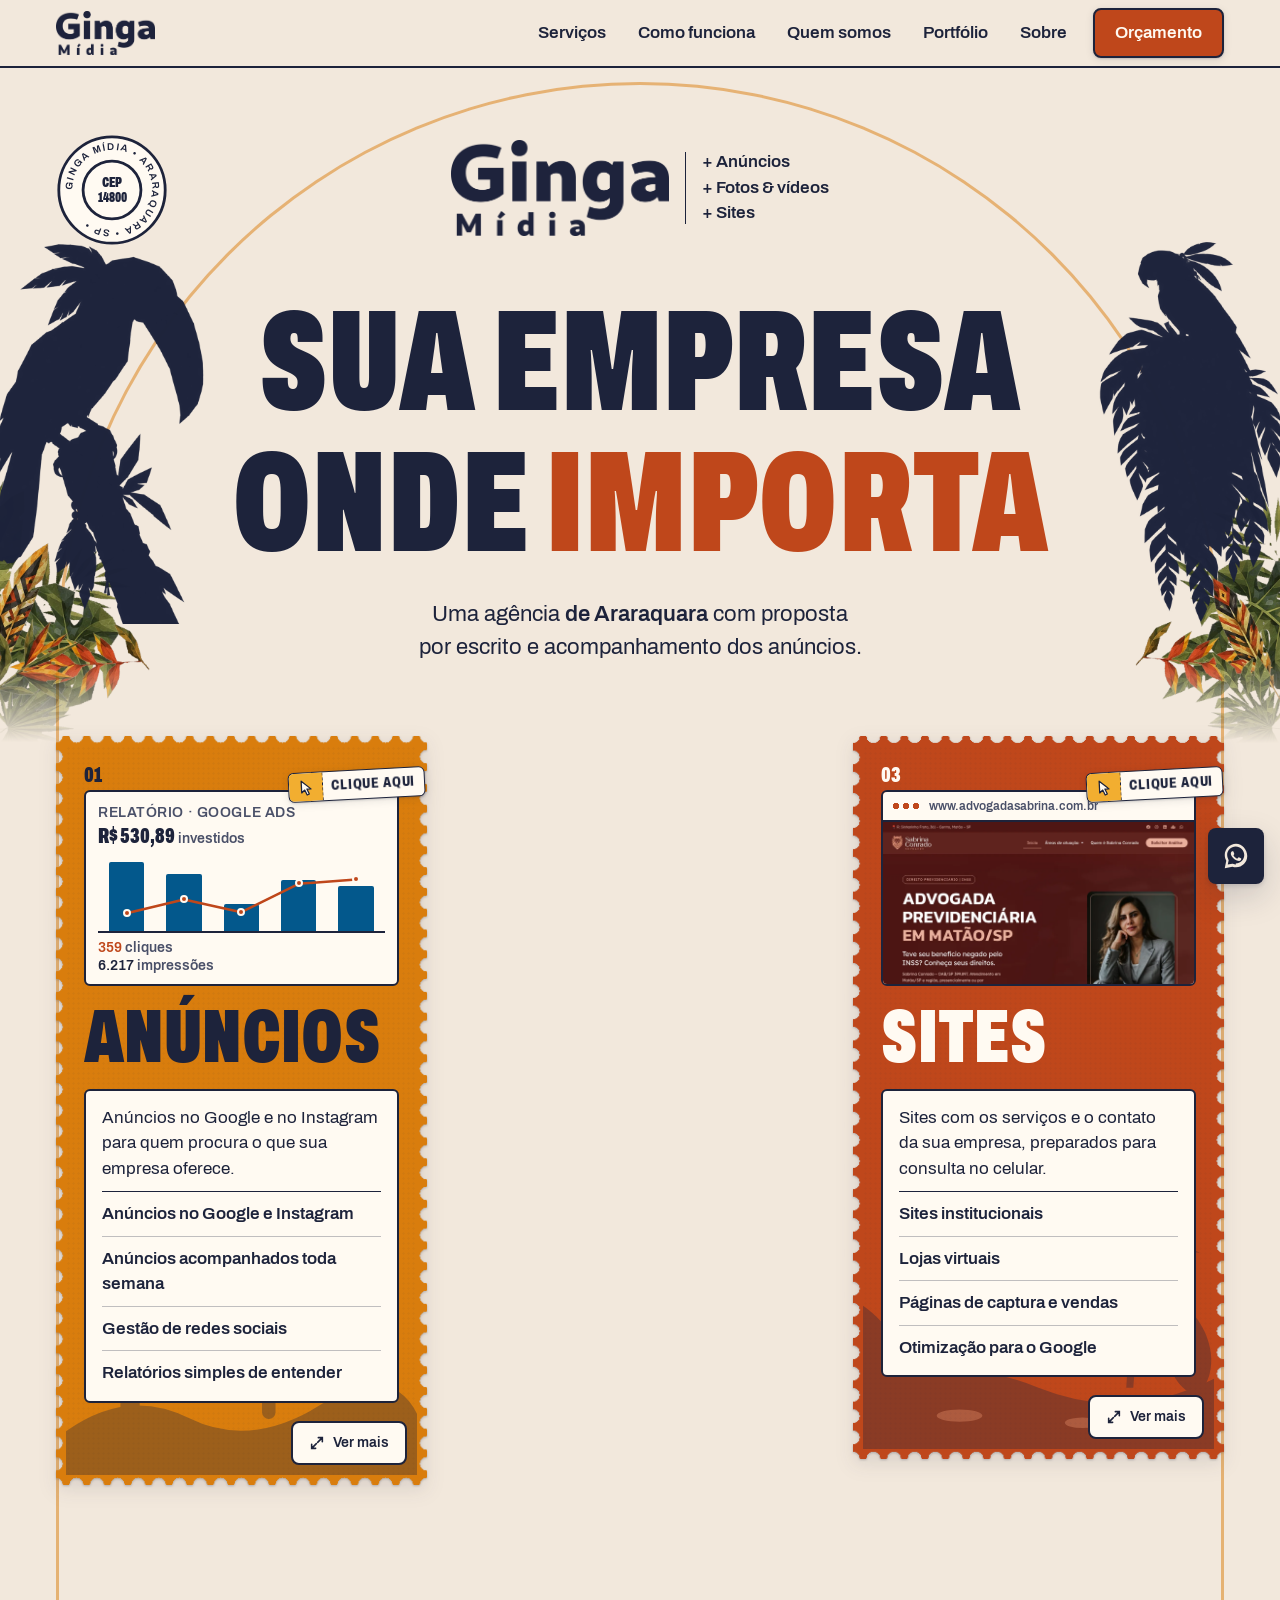
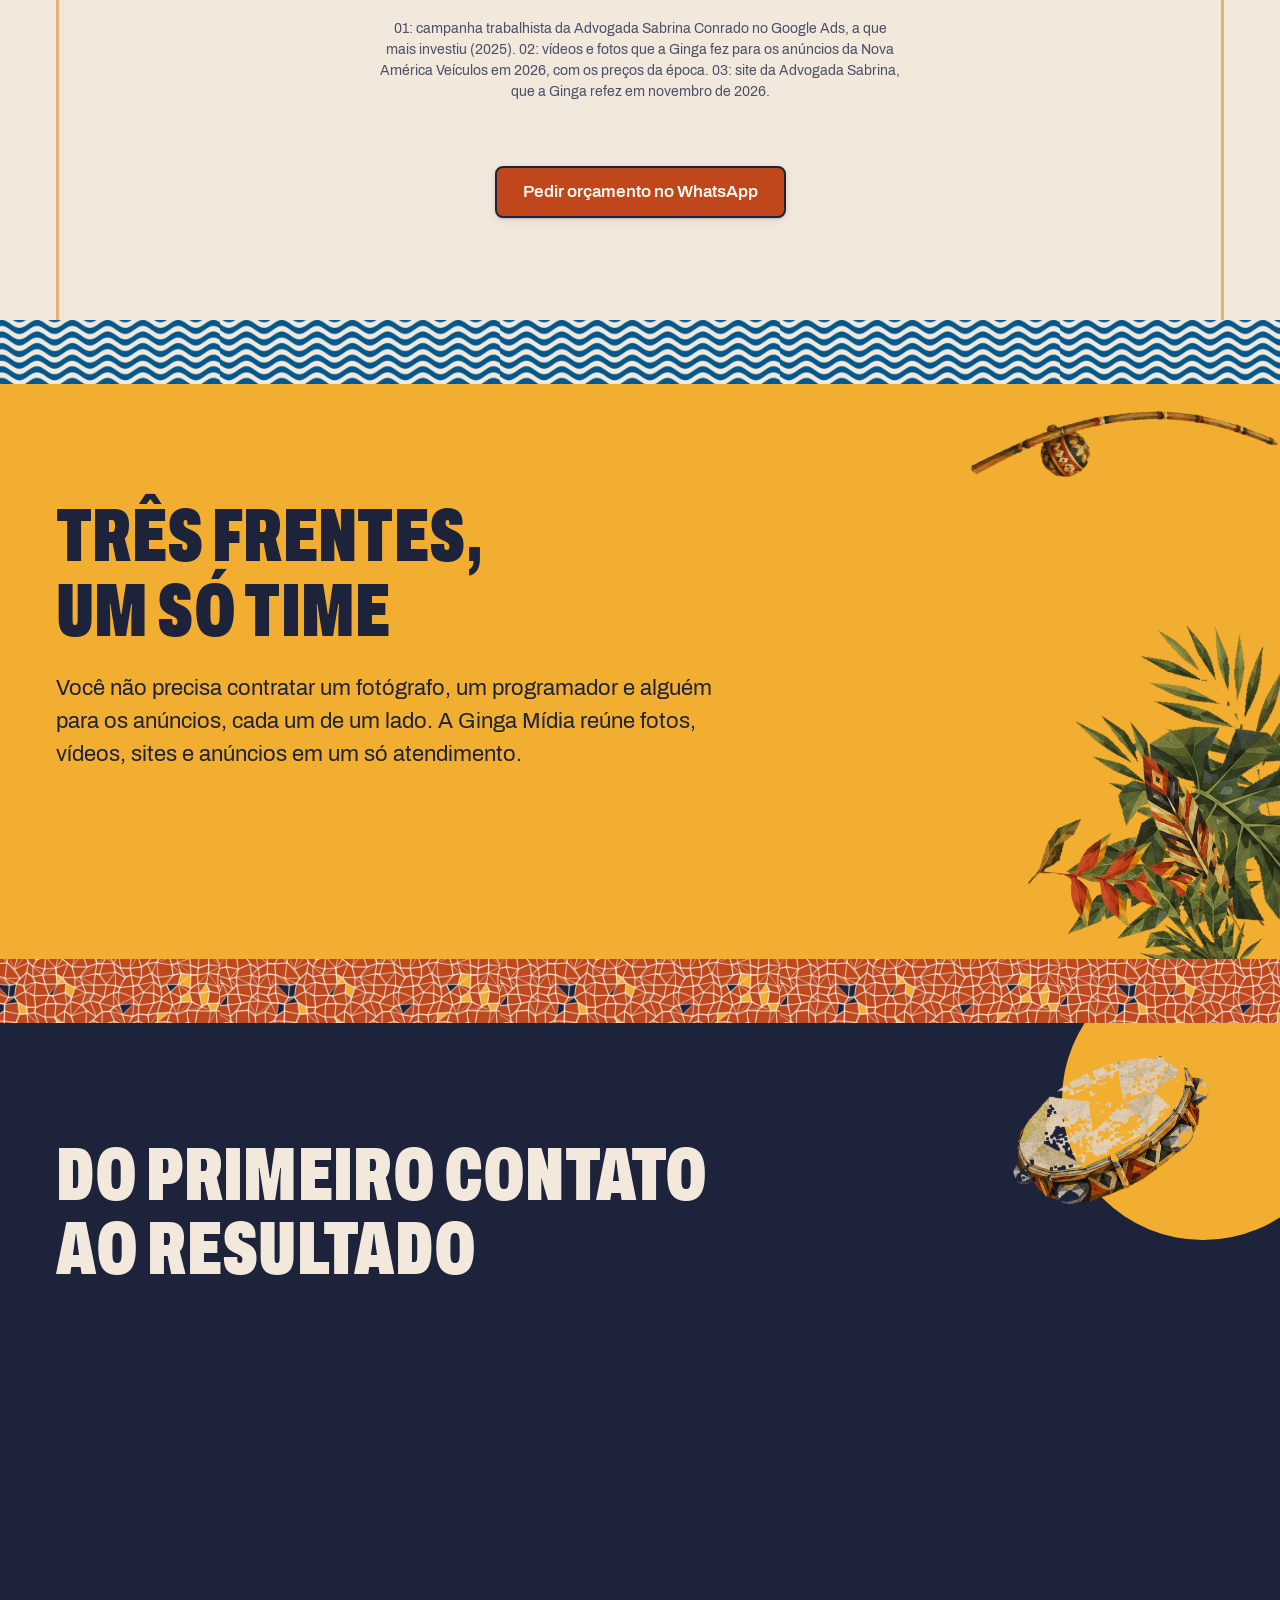
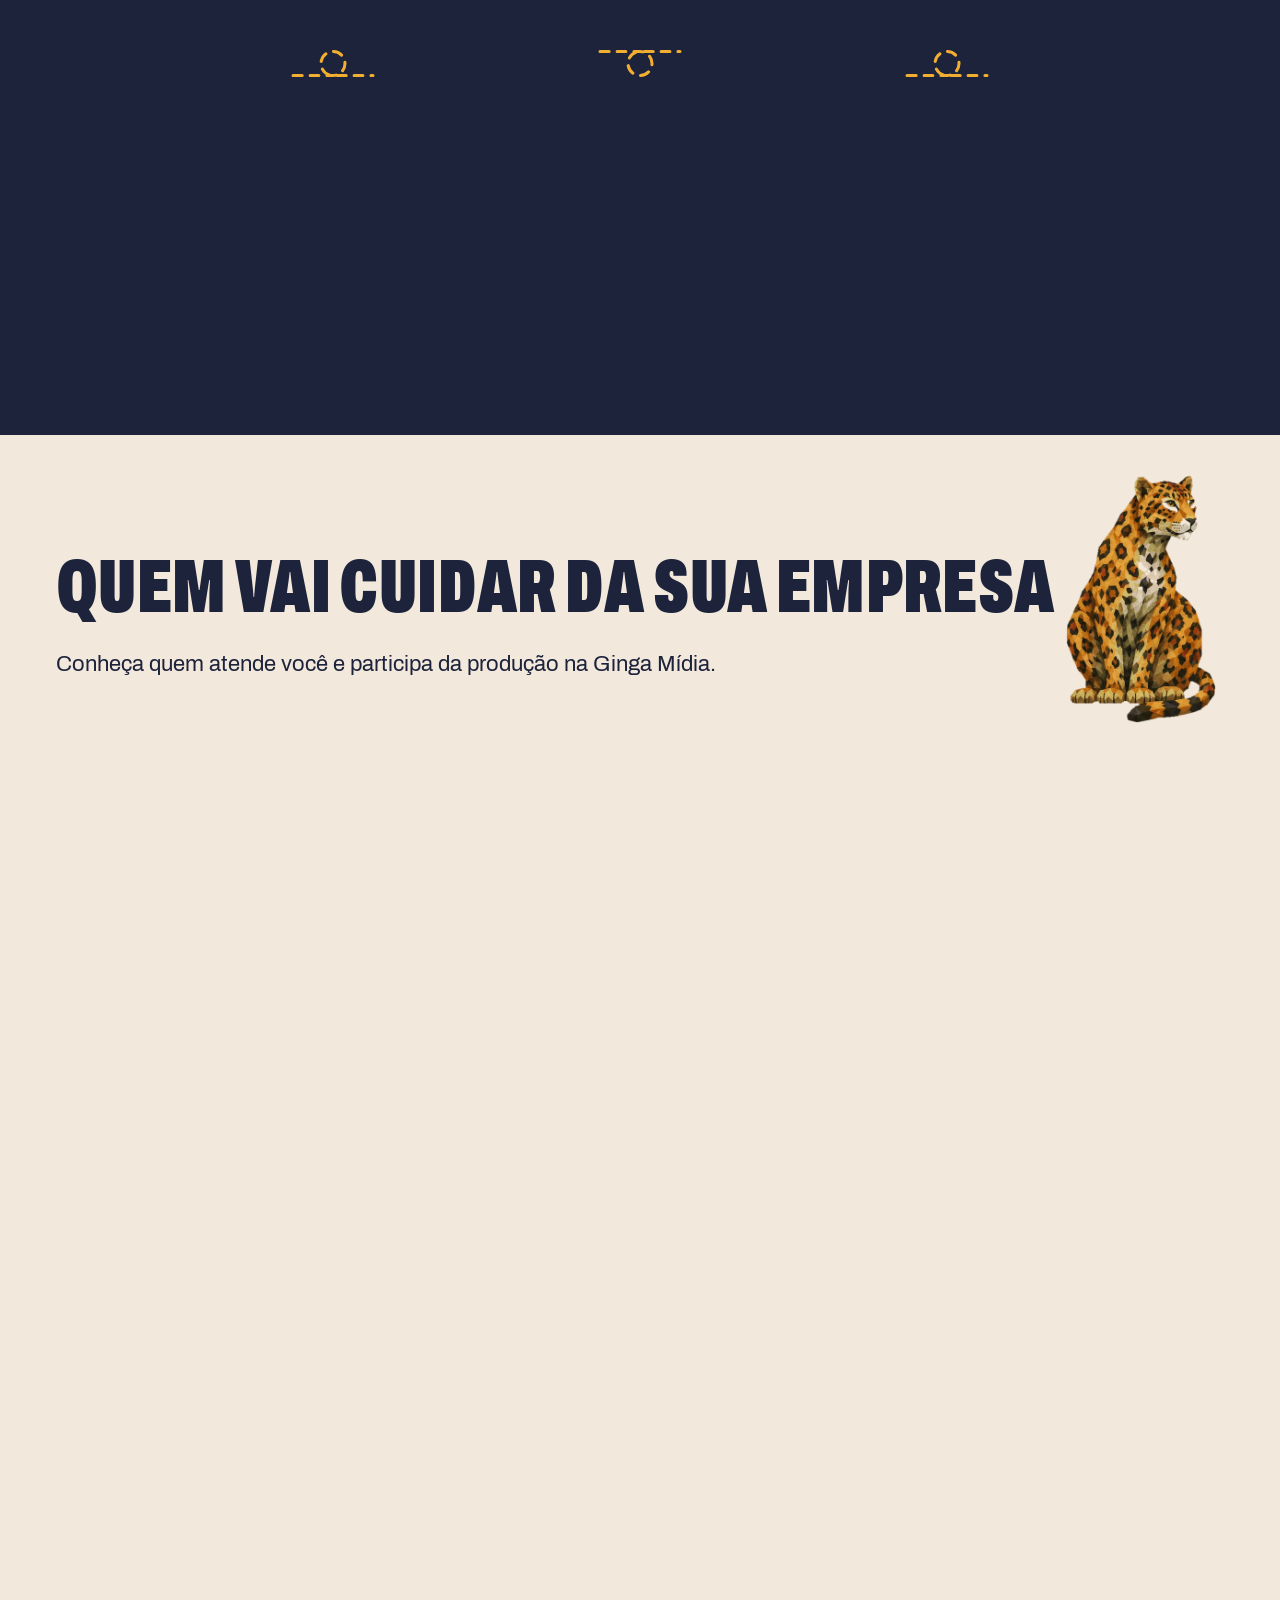
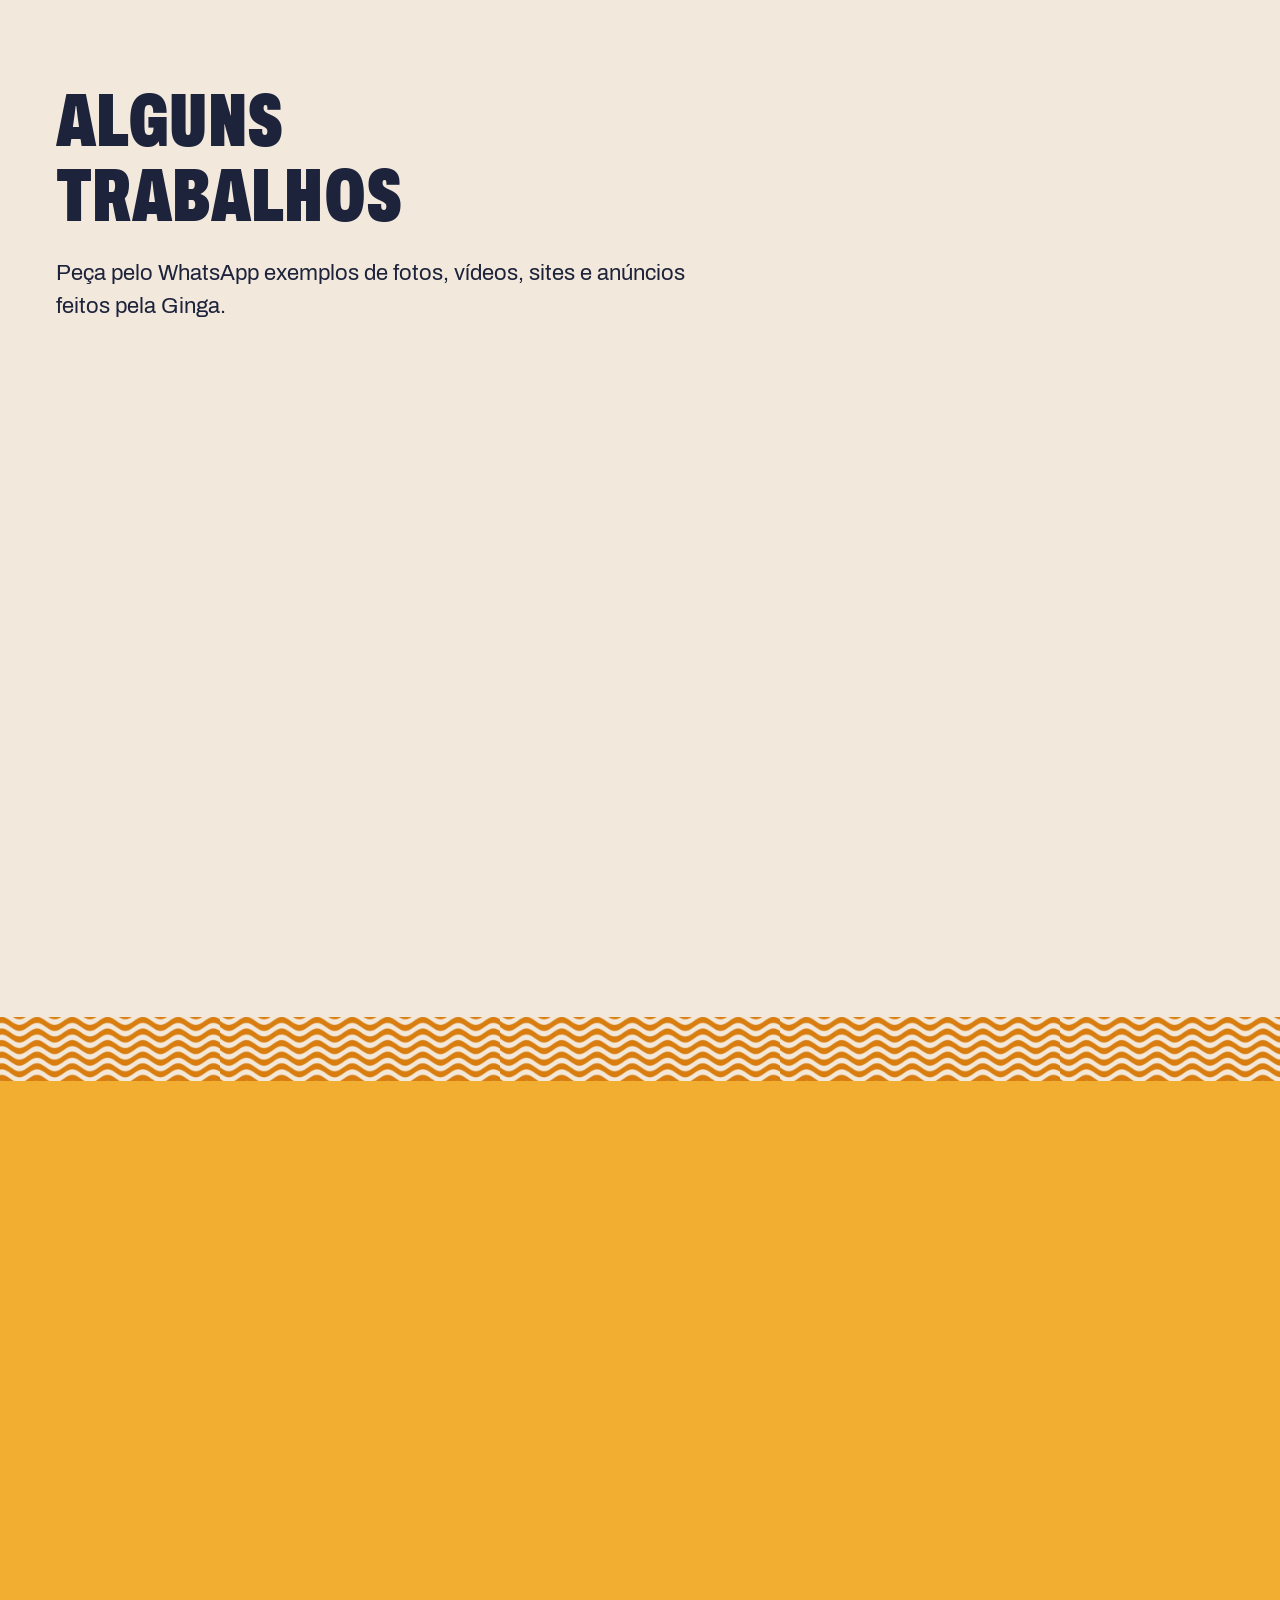
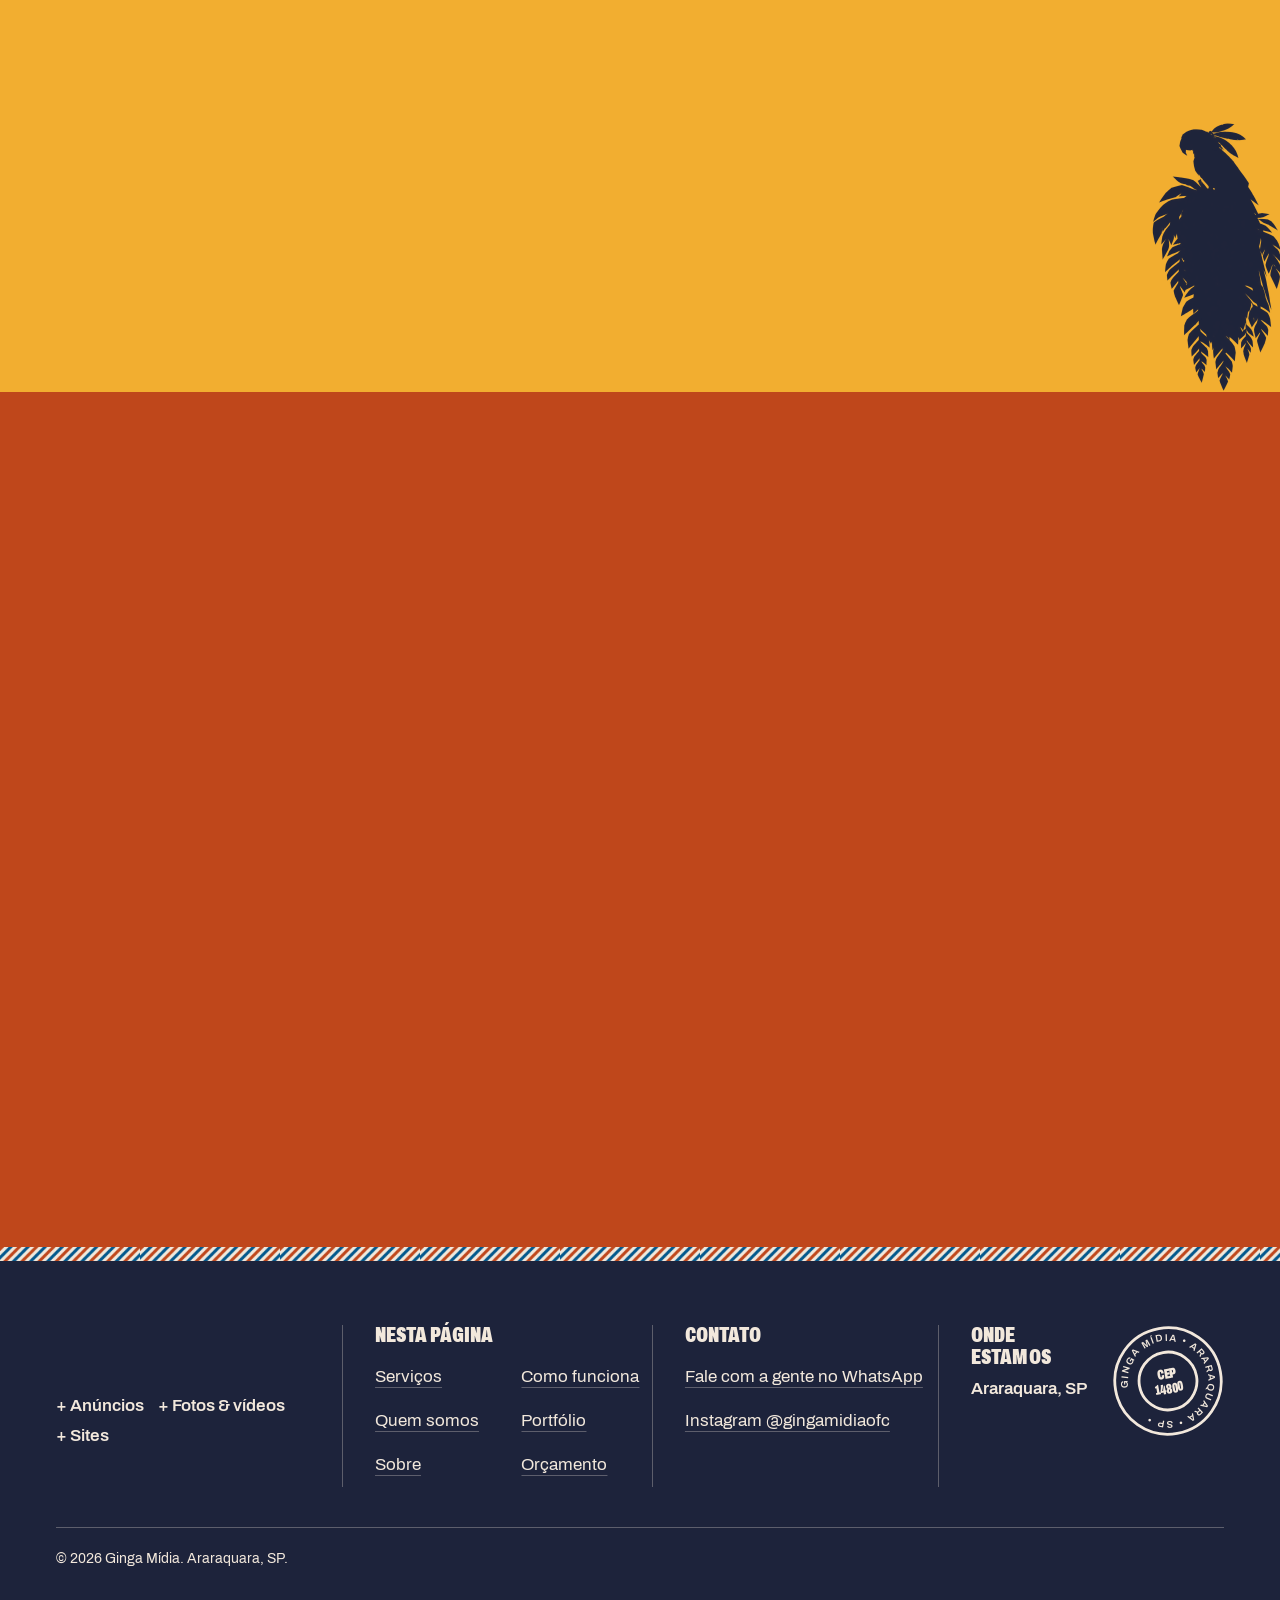
==== commit 34074292: "Rodada 2 do início: etiqueta Clique aqui, rodapé novo, onça como mascote, arco e aves no celular, co" ====
--- a/index.html
+++ b/index.html
@@ -3,7 +3,7 @@
 <head>
     <meta charset="UTF-8">
     <!-- Dominique-Oliveira-ChatGPT🤖💚: política compatível com hospedagem estática. -->
-    <meta http-equiv="Content-Security-Policy" content="default-src 'self'; script-src 'self' 'sha256-IHLTdnD8oGKshq+WXdUoFhfKSiJfWaJ47r+x6YT166k='; style-src 'self'; font-src 'self'; img-src 'self' data:; media-src 'self'; connect-src 'none'; object-src 'none'; base-uri 'none'; form-action 'none'">
+    <meta http-equiv="Content-Security-Policy" content="default-src 'self'; script-src 'self' 'sha256-IHLTdnD8oGKshq+WXdUoFhfKSiJfWaJ47r+x6YT166k='; style-src 'self'; font-src 'self'; img-src 'self' data:; media-src 'self'; frame-src https://www.advogadasabrina.com.br; connect-src 'none'; object-src 'none'; base-uri 'none'; form-action 'none'">
     <meta name="referrer" content="strict-origin-when-cross-origin">
 
     <meta name="viewport" content="width=device-width, initial-scale=1.0">
@@ -26,12 +26,19 @@
     <meta name="theme-color" content="#F2E8DC">
 
     <!-- Favicon -->
-    <link rel="icon" type="image/png" href="Imagens/Favicon-192.png">
+    <link rel="icon" type="image/png" sizes="32x32" href="Imagens/Favicon-onca-32.png">
+    <link rel="icon" type="image/png" sizes="192x192" href="Imagens/Favicon-onca-192.png">
+    <link rel="apple-touch-icon" href="Imagens/Favicon-onca-192.png">
 
     <!-- Estilos -->
     <link rel="stylesheet" href="estilo/cores.css">
     <link rel="stylesheet" href="estilo/fontes.css">
     <link rel="stylesheet" href="estilo/styles.css">
+    <link rel="stylesheet" href="estilo/vitrine-anuncios.css">
+    <link rel="stylesheet" href="estilo/vitrine-portfolio.css">
+    <link rel="stylesheet" href="estilo/vitrine-site.css">
+    <link rel="stylesheet" href="estilo/passos.css">
+    <link rel="stylesheet" href="estilo/rodape.css">
 
     <!-- Fonte: Archivo, local (estilo/fontes.css) -->
     <link rel="preload" href="estilo/fontes/Archivo-Regular.woff2" as="font" type="font/woff2" crossorigin>
@@ -87,7 +94,7 @@
     <main id="conteudo">
 
         <!-- ============ INÍCIO (HERO) ============ -->
-        <section class="hero" id="inicio">
+        <section class="hero" id="inicio" data-cor-whats="azul-escuro">
             <div class="decoracao" aria-hidden="true">
                 <img class="folhas folhas-esq" src="Imagens/Folhas-esq.webp" alt="" width="690" height="795">
                 <img class="folhas folhas-dir" src="Imagens/Folhas-dir.webp" alt="" width="690" height="795">
@@ -122,7 +129,7 @@
                                 <span class="selo-icone" aria-hidden="true">+</span>
                                 <span class="selo-valor">01</span>
                             </div>
-                            <div class="selo-imagem"><img src="Imagens/Fotos%20dos%20selos/anuncios-lojista-celular.webp" alt="Lojista sorrindo com o celular na mão, em uma loja de roupas" width="1200" height="724" loading="lazy"></div>
+                            <div class="selo-imagem" data-vitrine="relatorio"><img src="Imagens/Fotos%20dos%20selos/anuncios-lojista-celular.webp" alt="Lojista sorrindo com o celular na mão, em uma loja de roupas" width="1200" height="724" loading="lazy"></div>
                             <h2 class="selo-nome fonte-titulo">Anúncios</h2>
                             <div class="selo-texto">
                                 <p>Anúncios no Google e no Instagram para quem procura o que sua empresa oferece.</p>
@@ -146,7 +153,7 @@
                                 <span class="selo-icone" aria-hidden="true">+</span>
                                 <span class="selo-valor">02</span>
                             </div>
-                            <div class="selo-imagem"><img src="Imagens/Fotos%20dos%20selos/fotos-videos-gravando-celular.webp" alt="Três pessoas segurando produtos diante de um celular apoiado em suporte, gravando um vídeo" width="1200" height="750" loading="lazy"></div>
+                            <div class="selo-imagem" data-vitrine="portfolio"><img src="Imagens/Fotos%20dos%20selos/fotos-videos-gravando-celular.webp" alt="Três pessoas segurando produtos diante de um celular apoiado em suporte, gravando um vídeo" width="1200" height="750" loading="lazy"></div>
                             <h2 class="selo-nome fonte-titulo">Fotos &amp; vídeos</h2>
                             <div class="selo-texto">
                                 <p>Fotos e vídeos profissionais do seu produto, do seu espaço e da sua equipe.</p>
@@ -170,7 +177,7 @@
                                 <span class="selo-icone" aria-hidden="true">+</span>
                                 <span class="selo-valor">03</span>
                             </div>
-                            <div class="selo-imagem"><img src="Imagens/Fotos%20dos%20selos/sites-notebook-pagina-de-loja.webp" alt="Notebook aberto em uma página de compra de loja virtual" width="1200" height="741" loading="lazy"></div>
+                            <div class="selo-imagem" data-vitrine="site"><img src="Imagens/Fotos%20dos%20selos/sites-notebook-pagina-de-loja.webp" alt="Notebook aberto em uma página de compra de loja virtual" width="1200" height="741" loading="lazy"></div>
                             <h2 class="selo-nome fonte-titulo">Sites</h2>
                             <div class="selo-texto">
                                 <p>Sites com os serviços e o contato da sua empresa, preparados para consulta no celular.</p>
@@ -188,6 +195,7 @@
                         </div>
                     <button class="ver-mais" type="button" aria-haspopup="dialog" aria-label="Ver mais sobre Sites">Ver mais</button></article>
             </div>
+            <p class="vitrine-origem" data-vitrine-origem hidden></p>
 
             <div class="hero-botoes">
                 <a class="botao botao-principal" href="https://wa.me/5516996076565?text=Ol%C3%A1%21%20Vim%20pelo%20site%20e%20gostaria%20de%20um%20or%C3%A7amento." target="_blank" rel="noopener">
@@ -199,7 +207,7 @@
         <!-- ============ SERVIÇOS ============ -->
         <div class="faixa-estampa faixa-ondas" aria-hidden="true"></div>
 
-        <section class="secao secao-amarelo" id="servicos">
+        <section class="secao secao-amarelo" id="servicos" data-cor-whats="azul-escuro">
             <div class="enfeites" aria-hidden="true">
                 <img class="enfeite enfeite-berimbau" src="Imagens/Enfeite-Berimbau.webp" alt="" width="143" height="735" loading="lazy">
                 <img class="enfeite enfeite-folhas" src="Imagens/Folhas-dir.webp" alt="" width="690" height="795" loading="lazy">
@@ -218,7 +226,7 @@
 
         <!-- ============ COMO FUNCIONA ============ -->
         <div class="faixa-estampa faixa-mosaico" aria-hidden="true"></div>
-        <section class="secao secao-azul" id="como-funciona">
+        <section class="secao secao-azul" id="como-funciona" data-cor-whats="amarelo">
             <div class="enfeites" aria-hidden="true">
                 <div class="sol"></div>
                 <img class="enfeite enfeite-pandeiro" src="Imagens/Enfeite-Pandeiro.webp" alt="" width="387" height="248" loading="lazy">
@@ -229,7 +237,7 @@
                 <ol class="passos" id="passos">
                     <li class="selo selo-amarelo revelar" data-ampliar><div class="selo-face tema-bahia">
                         <span class="passo-numero fonte-titulo">1</span>
-                        <div class="selo-imagem"><img src="Imagens/Fotos%20dos%20selos/passo-conversa.webp" alt="Mulher rindo ao telefone, sentada diante de um notebook em um café" width="1200" height="750" loading="lazy"></div>
+                        <div class="selo-imagem" aria-hidden="true"><img src="Imagens/Passos/passo-conversa.svg" alt="" width="320" height="200" loading="lazy"></div>
                         <h3 class="selo-nome">Conversa</h3>
                         <div class="selo-texto"><p>Você conta sobre o seu negócio pelo WhatsApp. Sem compromisso e sem enrolação.</p></div>
                         <div class="selo-mais" hidden>
@@ -238,7 +246,7 @@
                     </div><button class="ver-mais" type="button" aria-haspopup="dialog" aria-label="Ver mais sobre a etapa Conversa">Ver mais</button></li>
                     <li class="selo selo-amarelo revelar" data-ampliar><div class="selo-face tema-brasilia">
                         <span class="passo-numero fonte-titulo">2</span>
-                        <div class="selo-imagem"><img src="Imagens/Fotos%20dos%20selos/passo-proposta.webp" alt="Mulher escrevendo em uma prancheta, entre caixas de papelão, em um pequeno negócio" width="1200" height="750" loading="lazy"></div>
+                        <div class="selo-imagem" aria-hidden="true"><img src="Imagens/Passos/passo-proposta.svg" alt="" width="320" height="200" loading="lazy"></div>
                         <h3 class="selo-nome">Proposta</h3>
                         <div class="selo-texto"><p>Montamos um plano e um orçamento claros, do tamanho da sua necessidade.</p></div>
                         <div class="selo-mais" hidden>
@@ -247,7 +255,7 @@
                     </div><button class="ver-mais" type="button" aria-haspopup="dialog" aria-label="Ver mais sobre a etapa Proposta">Ver mais</button></li>
                     <li class="selo selo-amarelo revelar" data-ampliar><div class="selo-face tema-rio">
                         <span class="passo-numero fonte-titulo">3</span>
-                        <div class="selo-imagem"><img src="Imagens/Fotos%20dos%20selos/passo-producao.webp" alt="Mão ajeitando produtos de maquiagem diante de um celular que grava a cena" width="1200" height="750" loading="lazy"></div>
+                        <div class="selo-imagem" aria-hidden="true"><img src="Imagens/Passos/passo-producao.svg" alt="" width="320" height="200" loading="lazy"></div>
                         <h3 class="selo-nome">Produção</h3>
                         <div class="selo-texto"><p>Fotografamos, filmamos, criamos o site e configuramos os anúncios.</p></div>
                         <div class="selo-mais" hidden>
@@ -256,7 +264,7 @@
                     </div><button class="ver-mais" type="button" aria-haspopup="dialog" aria-label="Ver mais sobre a etapa Produção">Ver mais</button></li>
                     <li class="selo selo-amarelo revelar" data-ampliar><div class="selo-face tema-sul">
                         <span class="passo-numero fonte-titulo">4</span>
-                        <div class="selo-imagem"><img src="Imagens/Fotos%20dos%20selos/passo-resultado.webp" alt="Mulher digitando no notebook atrás do balcão de uma padaria" width="1200" height="750" loading="lazy"></div>
+                        <div class="selo-imagem" aria-hidden="true"><img src="Imagens/Passos/passo-resultado.svg" alt="" width="320" height="200" loading="lazy"></div>
                         <h3 class="selo-nome">Resultado</h3>
                         <div class="selo-texto"><p>Conferimos os números dos anúncios e combinamos os próximos ajustes.</p></div>
                         <div class="selo-mais" hidden>
@@ -284,7 +292,7 @@
                         <header class="ficha-topo">
                             <span class="ficha-tag">Ginga Mídia</span>
                             <h3 class="ficha-nome fonte-titulo">Dominique Oliveira</h3>
-                            <div class="ficha-medalha" aria-hidden="true"><img src="Imagens/Tucano-ginga.webp" alt="" width="449" height="466" loading="lazy"></div>
+                            <div class="ficha-medalha" aria-hidden="true"><img src="Imagens/Onca-ginga.webp" alt="" width="680" height="716" loading="lazy"></div>
                         </header>
                         <p class="ficha-faixa">Equipe da Ginga Mídia</p>
                         <p class="ficha-titulo fonte-titulo">Equipe · Dominique Oliveira</p>
@@ -335,7 +343,7 @@
                         <header class="ficha-topo">
                             <span class="ficha-tag">Ginga Mídia</span>
                             <h3 class="ficha-nome fonte-titulo">Ana Damaceno</h3>
-                            <div class="ficha-medalha" aria-hidden="true"><img src="Imagens/Tucano-ginga.webp" alt="" width="449" height="466" loading="lazy"></div>
+                            <div class="ficha-medalha" aria-hidden="true"><img src="Imagens/Onca-ginga.webp" alt="" width="680" height="716" loading="lazy"></div>
                         </header>
                         <p class="ficha-faixa">Equipe da Ginga Mídia</p>
                         <p class="ficha-titulo fonte-titulo">Equipe · Ana Damaceno</p>
@@ -445,14 +453,14 @@
 
         <!-- ============ SOBRE ============ -->
         <div class="faixa-estampa faixa-ondas-laranja" aria-hidden="true"></div>
-        <section class="secao secao-sobre" id="sobre">
+        <section class="secao secao-sobre" id="sobre" data-cor-whats="azul-escuro">
             <div class="enfeites" aria-hidden="true">
                 <img class="enfeite enfeite-atabaque" src="Imagens/Enfeite-Atabaque.webp" alt="" width="198" height="469" loading="lazy">
                 <img class="enfeite enfeite-arara" src="Imagens/Ave-arara.webp" alt="" width="720" height="1080" loading="lazy">
             </div>
             <div class="conteudo sobre-grade">
                 <div class="sobre-figura selo selo-creme revelar" aria-hidden="true">
-                    <div class="selo-face"><img src="Imagens/Tucano-ginga.webp" alt="" width="449" height="466" loading="lazy"></div>
+                    <div class="selo-face"><img src="Imagens/Onca-ginga.webp" alt="" width="680" height="716" loading="lazy"></div>
                 </div>
                 <div class="sobre-texto revelar">
                     <h2 class="titulo-contorno fonte-titulo">Comunicação brasileira, <span>com jogo de cintura</span></h2>
@@ -474,7 +482,7 @@
         </section>
 
         <!-- ============ CONTATO ============ -->
-        <section class="secao secao-contato" id="contato">
+        <section class="secao secao-contato" id="contato" data-cor-whats="papel">
             <div class="conteudo contato-grade">
                 <div class="contato-texto revelar">
                     <h2 class="titulo-correio fonte-titulo">Vamos conversar sobre o seu projeto?</h2>
@@ -492,7 +500,7 @@
 
                 <form class="formulario envelope revelar" id="formContato" novalidate>
                     <div class="selo selo-amarelo selo-colado" aria-hidden="true">
-                        <div class="selo-face"><img src="Imagens/Tucano-ginga.webp" alt="" width="449" height="466" loading="lazy"></div>
+                        <div class="selo-face"><img src="Imagens/Onca-ginga.webp" alt="" width="680" height="716" loading="lazy"></div>
                     </div>
                     <p class="envelope-para"><strong>Para:</strong> Ginga Mídia, Araraquara · SP</p>
 
@@ -526,14 +534,50 @@
     </dialog>
 
     <!-- ============ RODAPÉ ============ -->
-    <footer class="rodape">
-        <div class="rodape-conteudo">
-            <img class="rodape-logo" src="Imagens/Logo-creme.webp" alt="Ginga Mídia" width="900" height="398" loading="lazy">
-            <p>+ Anúncios &nbsp;+ Fotos &amp; vídeos &nbsp;+ Sites</p>
-            <p><a href="https://wa.me/5516996076565" target="_blank" rel="noopener">Fale com a gente no WhatsApp</a></p>
-            <p><a href="https://www.instagram.com/gingamidiaofc/" target="_blank" rel="noopener">Instagram @gingamidiaofc</a></p>
-            <p class="rodape-copy">© <span id="ano">2026</span> Ginga Mídia. Araraquara, SP.</p>
+    <footer class="rodape" data-cor-whats="amarelo">
+        <div class="rodape-grade">
+            <div class="rodape-bloco rodape-marca">
+                <img class="rodape-logo" src="Imagens/Logo-creme.webp" alt="Ginga Mídia" width="900" height="398" loading="lazy">
+                <ul class="rodape-lista rodape-servicos">
+                    <li>+ Anúncios</li>
+                    <li>+ Fotos &amp; vídeos</li>
+                    <li>+ Sites</li>
+                </ul>
+            </div>
+            <nav class="rodape-bloco" aria-labelledby="rodape-nav">
+                <h2 class="rodape-titulo" id="rodape-nav">Nesta página</h2>
+                <ul class="rodape-lista rodape-lista-dupla">
+                    <li><a href="#servicos">Serviços</a></li>
+                    <li><a href="#como-funciona">Como funciona</a></li>
+                    <li><a href="#quem-somos">Quem somos</a></li>
+                    <li><a href="#portfolio">Portfólio</a></li>
+                    <li><a href="#sobre">Sobre</a></li>
+                    <li><a href="#contato">Orçamento</a></li>
+                </ul>
+            </nav>
+            <div class="rodape-bloco">
+                <h2 class="rodape-titulo">Contato</h2>
+                <ul class="rodape-lista">
+                    <li><a href="https://wa.me/5516996076565" target="_blank" rel="noopener">Fale com a gente no WhatsApp</a></li>
+                    <li><a href="https://www.instagram.com/gingamidiaofc/" target="_blank" rel="noopener">Instagram @gingamidiaofc</a></li>
+                </ul>
+            </div>
+            <div class="rodape-bloco rodape-local">
+                <div>
+                    <h2 class="rodape-titulo">Onde estamos</h2>
+                    <p class="rodape-cidade">Araraquara, SP</p>
+                </div>
+                <svg class="rodape-carimbo" viewBox="0 0 120 120" width="120" height="120" aria-hidden="true" focusable="false">
+                    <defs><path id="circuloRodape" d="M60,60 m-43,0 a43,43 0 1,1 86,0 a43,43 0 1,1 -86,0"/></defs>
+                    <circle cx="60" cy="60" r="57" class="rodape-carimbo-aro"/>
+                    <circle cx="60" cy="60" r="31" class="rodape-carimbo-aro"/>
+                    <text class="rodape-carimbo-texto"><textPath href="#circuloRodape">GINGA MÍDIA • ARARAQUARA • SP •</textPath></text>
+                    <text class="rodape-carimbo-centro" x="60" y="57" text-anchor="middle">CEP</text>
+                    <text class="rodape-carimbo-centro" x="60" y="73" text-anchor="middle">14800</text>
+                </svg>
+            </div>
         </div>
+        <p class="rodape-copy">© <span id="ano">2026</span> Ginga Mídia. Araraquara, SP.</p>
     </footer>
 
     <!-- Botão flutuante do WhatsApp -->
@@ -544,5 +588,11 @@
     </a>
 
     <script src="script.js"></script>
+    <script src="whats-cor.js"></script>
+    <script src="vitrine.js"></script>
+    <script src="vitrine-anuncios.js"></script>
+    <script src="vitrine-portfolio.js"></script>
+    <script src="vitrine-site.js"></script>
+    <script src="passos.js"></script>
 </body>
 </html>
--- a/estilo/styles.css
+++ b/estilo/styles.css
@@ -563,7 +563,7 @@
     gap: 48px;
     align-items: center;
 }
-/* o tucano da Ginga num selo serrilhado creme (ilustração 1 da seção; a arara é a 2) */
+/* a onça, mascote da Ginga, num selo serrilhado creme (ilustração 1 da seção; a arara é a 2) */
 .sobre-figura.selo { --face: var(--cor-papel); max-width: min(380px, 80%); width: 100%; }
 .sobre-figura .selo-face { padding: 20px 20px 8px; }
 .sobre-figura .selo-face::after { display: none; }
@@ -647,6 +647,7 @@
     overflow: hidden;
 }
 .ficha-medalha img { width: 70%; }
+/* o rosto da onça ocupa o quadro inteiro do arquivo: 70% cabe no círculo sem cortar as orelhas */
 
 .ficha-faixa {
     background-color: var(--cor-texto);
@@ -841,7 +842,7 @@
     display: flex;
     flex-direction: column;
 }
-/* selo colado: picote amarelo com o tucano, torto no canto do envelope */
+/* selo colado: picote amarelo com a onça sobre papel claro (no amarelo o rosto laranja some), torto no canto do envelope */
 .selo-colado {
     --furo: 5px;
     --fundo: var(--campo-amarelo);
@@ -856,7 +857,7 @@
     filter: drop-shadow(0 1px 1px rgba(29, 35, 59, .25)) drop-shadow(0 6px 10px rgba(29, 35, 59, .12));
     transform: rotate(7deg);
 }
-.selo-colado .selo-face { display: block; height: auto; padding: 8px; }
+.selo-colado .selo-face { display: block; height: auto; padding: 8px; background-color: var(--cor-papel); }
 .selo-colado .selo-face::after { display: none; }
 .selo-colado img { position: relative; z-index: 1; width: 100%; }
 
@@ -896,24 +897,9 @@
 .formulario .botao { align-self: flex-start; }
 .form-aviso { margin: 12px 0 0; font-weight: 600; min-height: 1.5em; color: var(--vermelho); }
 
-/* ================= RODAPÉ ================= */
-.rodape {
-    position: relative;
-    background-color: var(--campo-escuro);
-    color: var(--sobre-campo-escuro);
-    padding: clamp(48px, 6vw, 72px) var(--margem) 48px;
-}
-.rodape-conteudo {
-    max-width: var(--largura);
-    margin: 0 auto;
-    display: flex;
-    flex-direction: column;
-    gap: 10px;
-    align-items: flex-start;
-}
-.rodape-logo { height: 48px; width: auto; margin-bottom: 8px; }
-.rodape a { color: inherit; text-underline-offset: 4px; }
-.rodape-copy { font-size: var(--t-rotulo); margin-top: 16px; padding-top: 16px; border-top: 1px solid rgba(242, 232, 220, .3); width: 100%; max-width: none; }
+/* ================= RODAPÉ =================
+   O rodapé mora em estilo/rodape.css. Daqui sobra só o respiro embaixo do logo, que o rodapé novo ainda usa. */
+.rodape-logo { margin-bottom: 8px; }
 
 /* ================= WHATSAPP FLUTUANTE ================= */
 .whats-flutuante {
@@ -927,11 +913,19 @@
     display: grid;
     place-items: center;
     box-shadow: var(--sombra-media);
-    transition: transform var(--duracao) var(--ease-saida);
+    transition: transform var(--duracao) var(--ease-saida), background-color .2s var(--ease-saida), color .2s var(--ease-saida);
 }
 @media (hover: hover) { .whats-flutuante:hover { transform: translateY(-2px); } }
 .whats-flutuante:active { transform: scale(.97); }
 .whats-flutuante:focus-visible { outline-color: var(--cor-foco); }
+
+/* a cor do botão acompanha o bloco atrás dele (whats-cor.js troca a classe): contraste do botão com o
+   fundo do bloco de pelo menos 3:1 e do ícone com o botão de pelo menos 4,5:1. Sem classe: vermelho no creme */
+.whats-flutuante.whats-azul-escuro { background-color: var(--campo-escuro); color: var(--sobre-campo-escuro); }
+.whats-flutuante.whats-amarelo { background-color: var(--campo-amarelo); color: var(--sobre-campo-amarelo); }
+.whats-flutuante.whats-papel { background-color: var(--cor-papel); color: var(--cor-texto); }
+/* no bloco azul escuro o anel de foco azul escuro sumiria */
+.whats-flutuante.whats-amarelo:focus-visible { outline-color: var(--campo-amarelo); }
 
 /* ================= VER MAIS E JANELA AMPLIADA ================= */
 [data-ampliar] { cursor: pointer; position: relative; }
@@ -1091,6 +1085,23 @@
     .botao:hover, .botao:active, .whats-flutuante:hover, .whats-flutuante:active { transform: none; }
     .modal-conteudo, .modal-selo::backdrop { animation-duration: .01ms; }
     .carimbo-giro { animation: none; }
+}
+
+/* ================= SÓ CELULAR (até 767 px; o tablet começa em 768) ================= */
+@media (max-width: 767px) {
+    /* o arco vira só a curva de cima, mais larga que a tela, no respiro entre o menu e o logo:
+       as laterais saem da tela antes de chegar a qualquer texto */
+    .hero::before {
+        left: -12vw; right: -12vw;
+        bottom: auto;
+        height: 64px;
+        border-radius: 50% 50% 0 0 / 100% 100% 0 0;
+    }
+    /* as aves descem para a faixa dos selos (aparecem na margem e nos vãos entre um selo e outro);
+       o script.js põe --ave-topo no vão certo, e a porcentagem fica de reserva sem script */
+    .ave { width: 30vw; }
+    .ave-tucano { left: -13vw; top: var(--ave-topo, 40%); }
+    .ave-arara { right: -13vw; top: var(--ave-topo, 64%); }
 }
 
 /* ================= TABLET / COMPUTADOR ================= */
@@ -1163,3 +1174,162 @@
     /* no PC o título do Sobre ocupa o alto da direita: o atabaque desce para o canto de baixo da esquerda, embaixo do selo */
     .enfeite-atabaque { width: 84px; right: auto; left: 6vw; top: auto; bottom: 14px; transform: rotate(-8deg); }
 }
+
+/* ================= VITRINE DO INÍCIO (vitrine.js) =================
+   Os três selos do hero mostram trabalho real: relatório de anúncio, portfólio e site de cliente.
+   No selo fica a prévia; na janela ampliada, a versão interativa. */
+.selo-imagem.com-vitrine { display: block; place-items: normal; background-color: var(--cor-papel); }
+.vitrine-previa { width: 100%; height: 100%; }
+
+/* prévia do relatório: valor, barras por semana e rodapé */
+.previa-relatorio { display: grid; grid-template-rows: auto 1fr auto; gap: 8px; padding: 12px 14px 10px; }
+.previa-rel-topo { display: flex; flex-direction: column; gap: 2px; }
+.previa-rel-rotulo, .rel-rotulo { font-size: var(--t-rotulo); font-weight: 700; text-transform: uppercase; letter-spacing: .04em; color: var(--cor-texto-suave); }
+.previa-rel-valor { font-family: var(--fonte-titulo); font-stretch: 62.5%; font-weight: 900; font-size: var(--t-destaque); line-height: 1; color: var(--cor-texto); }
+.previa-rel-barras { display: flex; align-items: flex-end; gap: 6px; border-bottom: 2px solid var(--cor-texto); min-height: 0; }
+.previa-rel-barras span { flex: 1; height: var(--h); background: var(--campo-azul); border-radius: 2px 2px 0 0; }
+.previa-rel-rodape { display: flex; justify-content: space-between; font-size: var(--t-rotulo); font-weight: 600; color: var(--cor-texto-suave); }
+
+/* prévia do portfólio: três capas de vídeo em pé e uma foto */
+.previa-portfolio { position: relative; display: grid; grid-template-columns: repeat(4, 1fr); gap: 3px; background: var(--cor-texto); }
+.previa-portfolio img { width: 100%; height: 100%; object-fit: cover; min-height: 0; }
+.previa-etiqueta {
+    position: absolute; left: 10px; bottom: 10px;
+    padding: 4px 10px; border-radius: var(--raio-pequeno);
+    background: var(--cor-papel); color: var(--cor-texto);
+    font-size: var(--t-rotulo); font-weight: 700;
+}
+
+/* prévia do site: barra de navegador e o print */
+.previa-site { display: flex; flex-direction: column; background: var(--cor-papel); }
+.previa-site-barra { display: flex; align-items: center; gap: 8px; padding: 5px 8px; border-bottom: 2px solid var(--cor-texto); font-size: .75rem; font-weight: 600; color: var(--cor-texto-suave); }
+.previa-site-bolinhas { width: 30px; height: 8px; background: radial-gradient(circle, var(--campo-vermelho) 3px, transparent 3.5px) 0 0 / 10px 8px repeat-x; flex: none; }
+.previa-site-endereco { overflow: hidden; text-overflow: ellipsis; white-space: nowrap; }
+.previa-site img { flex: 1; min-height: 0; width: 100%; object-fit: cover; object-position: top; }
+
+/* linha de texto com a origem de cada selo */
+.vitrine-origem {
+    position: relative; z-index: 2;
+    max-width: var(--leitura);
+    margin: 28px auto 0;
+    font-size: var(--t-rotulo);
+    color: var(--cor-texto-suave);
+    text-align: center;
+}
+
+/* ----- janela ampliada ----- */
+.modal-conteudo.modal-vitrine { width: min(980px, 100%); }
+.modal-conteudo .selo-imagem.vitrine-cheia { aspect-ratio: auto; border: 0; background: none; overflow: visible; display: block; }
+.vitrine { display: flex; flex-direction: column; gap: 18px; color: var(--cor-texto); }
+.rel-titulo { font-family: var(--fonte-titulo); font-stretch: 62.5%; font-weight: 900; font-size: var(--t-destaque); text-transform: uppercase; line-height: 1.05; margin-top: 4px; }
+.rel-periodo, .rel-taxas, .rel-fonte { font-size: var(--t-rotulo); color: var(--cor-texto-suave); }
+.rel-subtitulo { font-weight: 700; font-size: var(--t-texto); margin-bottom: 8px; }
+
+/* números: botões que escolhem o gráfico */
+.rel-numeros { display: grid; grid-template-columns: repeat(2, minmax(0, 1fr)); gap: 8px; }
+@media (min-width: 640px) { .rel-numeros { grid-template-columns: repeat(4, minmax(0, 1fr)); } }
+.rel-numero {
+    display: flex; flex-direction: column; align-items: flex-start; gap: 2px;
+    padding: 10px 12px; min-height: 44px;
+    background: var(--cor-papel); color: var(--cor-texto);
+    border: 2px solid var(--cor-texto); border-radius: var(--raio-pequeno);
+    font: inherit; text-align: left; cursor: pointer;
+    transition: background-color var(--duracao) var(--ease-saida), transform var(--duracao) var(--ease-saida);
+}
+.rel-numero:active { transform: scale(.97); }
+.rel-numero[aria-pressed="true"] { background: var(--cor-texto); color: var(--cor-papel); }
+.rel-numero-valor { font-family: var(--fonte-titulo); font-stretch: 62.5%; font-weight: 900; font-size: var(--t-destaque); line-height: 1; }
+.rel-numero-nome { font-size: var(--t-rotulo); font-weight: 600; }
+
+/* gráfico de barras por semana */
+.rel-barras { display: flex; align-items: stretch; gap: 6px; height: 200px; border-bottom: 2px solid var(--cor-texto); }
+.rel-barra {
+    flex: 1; min-width: 0;
+    display: flex; flex-direction: column; justify-content: flex-end; align-items: center; gap: 4px;
+    padding: 0; background: none; border: 0; font: inherit; color: var(--cor-texto); cursor: pointer;
+    position: relative;
+}
+.rel-barra-coluna { width: 100%; max-width: 64px; height: var(--h); background: var(--campo-azul); border-radius: 3px 3px 0 0; transition: height .3s var(--ease-saida), background-color var(--duracao); }
+.rel-barra[aria-pressed="true"] .rel-barra-coluna, .rel-barra:hover .rel-barra-coluna { background: var(--cor-acao); }
+.rel-barra-valor { font-size: .75rem; font-weight: 700; white-space: nowrap; }
+.rel-barra-rotulo { position: absolute; bottom: -24px; font-size: .75rem; font-weight: 600; color: var(--cor-texto-suave); }
+.rel-detalhe { margin-top: 32px; min-height: 2.6em; font-size: var(--t-rotulo); font-weight: 600; }
+@media (max-width: 480px) { .rel-barra-valor { font-size: .625rem; } }
+
+/* palavras-chave: lista com fios e uma barra fina embaixo de cada uma */
+.rel-lista { list-style: none; border-top: 1px solid var(--cor-fio-forte); }
+.rel-lista li {
+    display: flex; justify-content: space-between; gap: 12px;
+    padding: 8px 0 10px; border-bottom: 1px solid var(--cor-fio);
+    font-size: var(--t-rotulo);
+    background: linear-gradient(var(--campo-amarelo) 0 0) left bottom / var(--w) 3px no-repeat;
+}
+.rel-termo-valor { font-weight: 700; white-space: nowrap; }
+
+/* anúncio como aparecia no Google */
+.rel-anuncio-cartao { display: flex; flex-direction: column; gap: 4px; padding: 14px 16px; background: #fff; border: 1px solid var(--cor-fio); border-radius: var(--raio); font-family: Arial, sans-serif; }
+.rel-anuncio-patrocinado { font-size: .75rem; font-weight: 700; color: #202124; }
+.rel-anuncio-endereco { font-size: .8125rem; color: #202124; }
+.rel-anuncio-titulo { font-size: 1.125rem; color: #1a0dab; line-height: 1.3; }
+.rel-anuncio-texto { font-size: .875rem; color: #4d5156; line-height: 1.5; }
+
+/* portfólio: palco com o vídeo ou a foto e as miniaturas embaixo */
+.port-palco { display: grid; place-items: center; background: var(--cor-texto); border-radius: var(--raio-pequeno); overflow: hidden; height: min(62vh, 620px); }
+.port-palco video, .port-palco img { max-width: 100%; max-height: 100%; height: 100%; object-fit: contain; display: block; }
+.port-legenda { font-weight: 700; font-size: var(--t-texto); }
+.port-miniaturas { display: flex; gap: 8px; overflow-x: auto; padding-bottom: 4px; scroll-snap-type: x mandatory; }
+.port-miniatura {
+    position: relative; flex: none; width: 64px; height: 88px; padding: 0;
+    border: 2px solid transparent; border-radius: var(--raio-pequeno); overflow: hidden;
+    background: var(--cor-bloco); cursor: pointer; scroll-snap-align: start;
+    transition: transform var(--duracao) var(--ease-saida);
+}
+.port-miniatura:active { transform: scale(.96); }
+.port-miniatura img { width: 100%; height: 100%; object-fit: cover; }
+.port-miniatura[aria-pressed="true"] { border-color: var(--cor-acao); }
+.port-miniatura[data-tipo="video"]::after {
+    content: ""; position: absolute; left: 50%; top: 50%; width: 26px; height: 26px; transform: translate(-50%, -50%);
+    border-radius: 50%; background: var(--cor-papel) url("data:image/svg+xml,%3Csvg xmlns='http://www.w3.org/2000/svg' viewBox='0 0 24 24'%3E%3Cpath d='M9 7l9 5-9 5z' fill='%231D233B'/%3E%3C/svg%3E") center / 18px no-repeat;
+}
+
+/* site ao vivo: troca entre celular e computador */
+.site-barra { display: flex; flex-wrap: wrap; align-items: center; gap: 10px 16px; }
+.site-barra .rel-rotulo { flex: 1 1 100%; }
+.site-modos { display: flex; border: 2px solid var(--cor-texto); border-radius: var(--raio-pequeno); overflow: hidden; }
+.site-modo { min-height: 40px; padding: 0 14px; background: var(--cor-papel); color: var(--cor-texto); border: 0; font: inherit; font-weight: 600; cursor: pointer; }
+.site-modo[aria-pressed="true"] { background: var(--cor-texto); color: var(--cor-papel); }
+.site-abrir { font-weight: 700; color: var(--cor-texto); }
+.site-tela { display: flex; justify-content: center; background: var(--cor-bloco); border: 2px solid var(--cor-texto); border-radius: var(--raio-pequeno); padding: 10px; }
+.site-tela iframe { display: block; width: 100%; height: min(64vh, 640px); border: 0; background: #fff; transition: width .3s var(--ease-saida); }
+.site-tela[data-modo="celular"] iframe { width: min(390px, 100%); }
+.site-tela[data-modo="computador"] iframe { width: 100%; }
+
+@media (prefers-reduced-motion: reduce) {
+    .rel-barra-coluna, .site-tela iframe, .rel-numero, .port-miniatura { transition: none; }
+}
+/* a vitrine ocupa a largura toda do selo ampliado; no celular o botão de fechar ganha uma faixa própria em cima */
+.modal-conteudo .selo-imagem.vitrine-cheia { display: block; place-items: normal; min-width: 0; width: 100%; }
+.vitrine, .vitrine > * { min-width: 0; }
+.rel-barra-valor { overflow: hidden; max-width: 100%; text-overflow: clip; }
+@media (max-width: 639px) {
+    .modal-vitrine > .selo-face { padding: 64px 16px 24px; }
+    .rel-barras { gap: 4px; }
+    .rel-barra-valor { font-size: .6875rem; }
+}
+.port-palco { grid-template-columns: minmax(0, 1fr); grid-template-rows: minmax(0, 1fr); width: 100%; }
+.port-palco video, .port-palco img { width: 100%; }
+@media (max-width: 639px) { .port-palco { height: min(56vh, 520px); } }
+@media (max-width: 639px) {
+    .site-modos { display: none; }
+    .site-tela { padding: 0; }
+}
+.rel-lista + .rel-fonte { margin-top: 8px; }
+/* modo computador: o site a 1280 px, reduzido pela --escala (vitrine.js) */
+.site-tela[data-modo="computador"] { --alto: min(64vh, 640px); height: calc(var(--alto) + 20px); overflow: hidden; justify-content: flex-start; }
+.site-tela[data-modo="computador"] iframe {
+    width: 1280px; flex: none;
+    height: calc(var(--alto) / var(--escala, 1));
+    transform: scale(var(--escala, 1));
+    transform-origin: top left;
+    transition: none;
+}
--- a/estilo/vitrine-anuncios.css
+++ b/estilo/vitrine-anuncios.css
@@ -0,0 +1,107 @@
+/* Vitrine do início, parte anuncios (carrega depois do styles.css e pode sobrescrever a seção VITRINE dele) */
+/* Tamanhos de letra desta parte: .75rem (rótulos do gráfico), --t-rotulo, --t-texto e --t-destaque.
+   Cores: azul no investimento, vermelho nos cliques, amarelo nas impressões; texto sempre no azul escuro. */
+
+/* ---------- prévia dentro do selo ---------- */
+.previa-relatorio { display: grid; grid-template-rows: auto minmax(0, 1fr) auto; gap: 6px; padding: 10px 12px; }
+.previa-rel-valor small { font-family: var(--fonte-texto); font-stretch: 100%; font-weight: 600; font-size: var(--t-rotulo); color: var(--cor-texto-suave); }
+.previa-rel-plano { position: relative; display: flex; align-items: flex-end; border-bottom: 2px solid var(--cor-texto); min-height: 0; }
+.previa-rel-coluna { position: relative; flex: 1; height: 100%; display: flex; align-items: flex-end; justify-content: center; }
+.previa-rel-barra { width: 62%; height: var(--h); background: var(--campo-azul); border-radius: 2px 2px 0 0; }
+.previa-rel-ponto {
+    position: absolute; left: 50%; bottom: var(--y); z-index: 2;
+    width: 8px; height: 8px; margin: 0 0 -4px -4px;
+    border-radius: 50%; background: var(--cor-acao); border: 2px solid var(--cor-papel);
+}
+.previa-rel-linha, .rel-linha { position: absolute; inset: 0; width: 100%; height: 100%; overflow: visible; pointer-events: none; z-index: 1; }
+.previa-rel-linha polyline, .rel-linha polyline { fill: none; stroke: var(--cor-acao); stroke-width: 2.5; stroke-linejoin: round; stroke-linecap: round; }
+/* rodapé empilhado à esquerda: o canto de baixo à direita fica vazio para o aviso "Clique aqui" */
+.previa-rel-rodape { display: flex; flex-direction: column; align-items: flex-start; justify-content: flex-start; gap: 0; padding-right: 40%; line-height: 1.25; font-size: var(--t-rotulo); font-weight: 600; color: var(--cor-texto-suave); }
+.previa-rel-rodape b { font-weight: 700; color: var(--cor-texto); }
+.previa-rel-cliques b { color: var(--cor-acao); }
+
+/* ---------- janela ampliada ---------- */
+.vitrine-relatorio { gap: 28px; }
+.vitrine-relatorio .rel-subtitulo { font-family: var(--fonte-texto); font-stretch: 100%; font-weight: 700; font-size: var(--t-texto); line-height: 1.3; letter-spacing: 0; text-transform: none; margin: 0 0 12px; }
+
+/* os três números do período: lista com fios, sem botão */
+.rel-numeros { display: grid; grid-template-columns: 1fr; gap: 0; margin: 0; border-top: 2px solid var(--cor-fio-forte); border-bottom: 1px solid var(--cor-fio); }
+.rel-numero {
+    display: flex; flex-direction: row; align-items: baseline; justify-content: space-between; gap: 12px;
+    padding: 10px 0; min-height: 0;
+    background: none; color: var(--cor-texto); border: 0; border-radius: 0; cursor: auto;
+}
+.rel-numero + .rel-numero { border-top: 1px solid var(--cor-fio); }
+.rel-numero:active { transform: none; }
+.rel-numero-nome { font-size: var(--t-rotulo); font-weight: 600; color: var(--cor-texto-suave); }
+.rel-numero-valor { margin: 0; }
+@media (min-width: 640px) {
+    .rel-numeros { grid-template-columns: repeat(3, minmax(0, 1fr)); }
+    .rel-numero { flex-direction: column-reverse; align-items: flex-start; justify-content: flex-end; gap: 4px; padding: 14px 16px 14px 0; }
+    .rel-numero + .rel-numero { border-top: 0; border-left: 1px solid var(--cor-fio); padding-left: 16px; }
+}
+
+/* gráfico único */
+.rel-grafico { margin: 0; }
+.rel-legenda { list-style: none; display: flex; flex-wrap: wrap; gap: 6px 20px; margin: 0 0 14px; padding: 0; font-size: var(--t-rotulo); color: var(--cor-texto); }
+.rel-legenda li { display: flex; align-items: center; gap: 8px; }
+.rel-marca { flex: none; width: 18px; height: 12px; }
+.rel-marca-investimento { background: var(--campo-azul); border-radius: 2px 2px 0 0; }
+.rel-marca-cliques { height: 10px; background: radial-gradient(circle, var(--cor-acao) 4.5px, transparent 5px) center / 10px 10px no-repeat, linear-gradient(var(--cor-acao) 0 0) center / 100% 2.5px no-repeat; }
+.rel-marca-impressoes { height: 4px; background: var(--campo-amarelo); }
+
+.rel-plano, .rel-faixa { display: grid; grid-template-columns: repeat(var(--semanas), minmax(0, 1fr)); }
+.rel-plano { position: relative; height: 230px; border-bottom: 2px solid var(--cor-texto); }
+.rel-coluna { position: relative; display: flex; align-items: flex-end; justify-content: center; min-width: 0; }
+.rel-barra {
+    flex: none; width: 72%; max-width: 76px; height: var(--h);
+    display: flex; flex-direction: column; align-items: center; justify-content: flex-end;
+    padding: 0 0 6px; background: var(--campo-azul); border: 0; border-radius: 3px 3px 0 0; cursor: auto;
+}
+.rel-barra-valor { max-width: none; overflow: visible; font-size: .75rem; font-weight: 700; white-space: nowrap; color: var(--sobre-campo-azul); }
+.rel-ponto {
+    position: absolute; left: 50%; bottom: var(--y); z-index: 2;
+    width: 12px; height: 12px; margin: 0 0 -6px -6px;
+    border-radius: 50%; background: var(--cor-acao); border: 2px solid var(--cor-papel);
+}
+.rel-ponto-valor {
+    position: absolute; left: 50%; bottom: 13px; transform: translateX(-50%);
+    padding: 1px 6px; border-radius: var(--raio-pequeno);
+    background: var(--cor-papel); border: 1.5px solid var(--cor-acao); color: var(--cor-texto);
+    font-size: .75rem; font-weight: 700; line-height: 1.3; white-space: nowrap;
+}
+.rel-faixa span { min-width: 0; text-align: center; font-size: .75rem; font-weight: 700; color: var(--cor-texto); white-space: nowrap; }
+.rel-datas { padding-top: 6px; }
+.rel-vistas { margin-top: 12px; }
+/* impressões: o número e um traço amarelo proporcional embaixo */
+.rel-vistas span { padding-bottom: 7px; background: linear-gradient(var(--campo-amarelo) 0 0) center bottom / calc(var(--w) * .8) 4px no-repeat; }
+.rel-faixa-nome { margin: 2px 0 0; max-width: none; text-align: center; font-size: .75rem; font-weight: 400; color: var(--cor-texto-suave); }
+
+/* tabela só para leitor de tela */
+.rel-so-leitor { position: absolute; width: 1px; height: 1px; margin: -1px; padding: 0; overflow: hidden; clip-path: inset(50%); white-space: nowrap; border: 0; }
+
+/* leitura dos números: lista com fios, valor à esquerda e explicação à direita */
+.rel-leitura { margin: 0; border-top: 2px solid var(--cor-fio-forte); }
+.rel-leitura-item { display: grid; grid-template-columns: 1fr; gap: 4px; padding: 14px 0; border-bottom: 1px solid var(--cor-fio); }
+.rel-leitura dt { display: flex; flex-wrap: wrap; align-items: baseline; gap: 0 8px; }
+.rel-leitura-valor { font-family: var(--fonte-titulo); font-stretch: 62.5%; font-weight: 900; font-size: var(--t-destaque); line-height: 1.05; color: var(--cor-texto); }
+.rel-leitura-nome { font-size: var(--t-rotulo); font-weight: 700; color: var(--cor-texto); }
+.rel-leitura dd { margin: 0; max-width: 62ch; font-size: var(--t-texto); font-weight: 400; line-height: 1.5; color: var(--cor-texto); }
+@media (min-width: 640px) {
+    .rel-leitura-item { grid-template-columns: 190px minmax(0, 1fr); gap: 24px; align-items: baseline; }
+    .rel-leitura dt { flex-direction: column; gap: 2px; }
+}
+
+/* quanto rendeu e estimativa de clientes: mesma lista com fios, em bloco à parte, cada linha com o selo do que é
+   dado, estimativa ou hipótese */
+.rel-estimativa { margin-top: 28px; padding: 16px 16px 18px; background: var(--cor-fundo); border-left: 4px solid var(--campo-amarelo); border-radius: 0 var(--raio-pequeno) var(--raio-pequeno) 0; }
+.rel-estimativa .rel-leitura-item:last-child { border-bottom: 0; }
+.rel-selo-estimativa { flex: 1 1 100%; font-size: .75rem; font-weight: 700; text-transform: uppercase; letter-spacing: .04em; color: var(--cor-texto-suave); }
+.rel-estimativa-aviso { margin: 4px 0 0; padding-top: 12px; border-top: 1px solid var(--cor-fio); max-width: 70ch; font-size: var(--t-rotulo); font-weight: 400; line-height: 1.5; color: var(--cor-texto-suave); }
+.rel-estimativa-aviso a { color: var(--cor-texto); font-weight: 600; text-decoration: underline; text-underline-offset: 2px; overflow-wrap: anywhere; }
+.rel-estimativa-aviso a:focus-visible { outline: 2px solid var(--cor-foco); outline-offset: 2px; }
+
+@media (max-width: 420px) {
+    .rel-barra { width: 80%; }
+    .rel-ponto-valor { padding: 1px 5px; }
+}
--- a/estilo/vitrine-portfolio.css
+++ b/estilo/vitrine-portfolio.css
@@ -0,0 +1,137 @@
+/* Vitrine do início, parte portfolio (carrega depois do styles.css e pode sobrescrever a seção VITRINE dele)
+   Celular desenhado em CSS: corpo escuro arredondado, ilha em cima e tela com a mídia.
+   Todas as medidas do celular saem de --c (a largura dele), então o mesmo desenho serve para a prévia e para a janela. */
+
+/* ----- celular (prévia e janela) ----- */
+.celular {
+    position: relative;
+    width: var(--c);
+    aspect-ratio: 9 / 19;
+    flex: none;
+    box-sizing: border-box;
+    padding: calc(var(--c) * .04);
+    border-radius: calc(var(--c) * .17);
+    background: var(--cor-texto);
+    box-shadow: inset 0 0 0 1px color-mix(in srgb, var(--cor-papel) 22%, transparent), var(--sombra-leve);
+    touch-action: pan-y;
+    user-select: none;
+    -webkit-user-select: none;
+}
+.celular-tela {
+    position: relative;
+    isolation: isolate;
+    width: 100%;
+    height: 100%;
+    overflow: hidden;
+    border-radius: calc(var(--c) * .13);
+    background: var(--cor-texto);
+}
+.celular-ilha {
+    position: absolute;
+    z-index: 3;
+    top: calc(var(--c) * .075);
+    left: 50%;
+    translate: -50% 0;
+    width: calc(var(--c) * .26);
+    height: calc(var(--c) * .06);
+    border-radius: 999px;
+    background: var(--cor-texto);
+    pointer-events: none;
+}
+
+/* tela de um trabalho: vídeo ou foto */
+.port-slide { position: absolute; inset: 0; overflow: hidden; background: var(--cor-texto); }
+.port-slide video, .port-slide img {
+    position: absolute; inset: 0;
+    width: 100%; height: 100%;
+    display: block;
+    object-fit: cover;
+    -webkit-user-drag: none;
+}
+/* vídeo da prévia: a capa fica de fundo até o vídeo começar a tocar */
+.port-slide-video { background: var(--fundo, var(--cor-texto)) center / cover no-repeat; }
+.port-slide video.port-aguarda { opacity: 0; }
+/* foto na janela: inteira, sobre ela mesma desfocada e escurecida para preencher a tela */
+.vitrine-portfolio .port-slide-foto { background: var(--cor-texto); }
+.vitrine-portfolio .port-slide-foto::before {
+    content: ""; position: absolute; inset: -12%;
+    background: var(--fundo) center / cover no-repeat;
+    filter: blur(14px) brightness(.6);
+}
+.vitrine-portfolio .port-slide-foto img { z-index: 1; object-fit: contain; }
+.vitrine-portfolio .port-slide-video video { object-fit: contain; }
+
+/* ----- prévia dentro do selo: dois celulares lado a lado, levemente inclinados ----- */
+.selo-imagem[data-vitrine="portfolio"] { position: relative; }
+.vitrine-previa.previa-celulares {
+    position: absolute; inset: 0;
+    width: auto; height: auto;
+    container-type: size;
+    display: flex; align-items: center; justify-content: center;
+    padding-right: 14%;                 /* deixa o canto inferior direito livre para o ícone "Clique aqui" */
+    overflow: hidden;
+    background: var(--cor-bloco);
+    --c: calc(86cqh * 9 / 19);          /* largura de cada celular a partir da altura da área do selo */
+}
+.previa-celulares .celular-esquerdo { rotate: -5deg; translate: 0 calc(var(--c) * .05); z-index: 1; }
+.previa-celulares .celular-direito { rotate: 4deg; translate: 0 calc(var(--c) * -.04); z-index: 2; margin-left: calc(var(--c) * -.14); }
+
+/* ----- janela ampliada: setas de 44 px nas laterais, fora da tela do celular ----- */
+.port-cena { container-type: inline-size; display: flex; justify-content: center; padding: 2px 0; }
+.port-aparelho {
+    --seta: 44px;
+    --folga: 8px;
+    /* altura de até 80vh (e 640 px), sem passar da largura que sobra à janela depois das duas setas */
+    --c: min(calc(min(80vh, 640px) * 9 / 19), calc(100cqw - 2 * (var(--seta) + var(--folga))));
+    display: flex; align-items: center; justify-content: center; gap: var(--folga);
+}
+
+/* janela estreita (celular): o celular ocupa a largura toda e as setas descem para os dois cantos de baixo dele */
+@container (max-width: 480px) {
+    .port-aparelho {
+        --c: min(calc(min(80vh, 640px) * 9 / 19), 100cqw);
+        display: grid;
+        grid-template-columns: auto auto;
+        justify-content: space-between;
+        row-gap: 12px;
+        width: var(--c);
+    }
+    .port-aparelho .celular { grid-column: 1 / -1; grid-row: 1; }
+    .port-seta-ant { grid-column: 1; grid-row: 2; }
+    .port-seta-prox { grid-column: 2; grid-row: 2; }
+}
+
+.port-seta {
+    flex: none;
+    display: grid; place-items: center;
+    width: var(--seta); height: var(--seta); padding: 0;
+    background: var(--cor-papel); color: var(--cor-texto);
+    border: 2px solid var(--cor-texto); border-radius: var(--raio-pequeno);
+    box-shadow: var(--sombra-leve);
+    cursor: pointer;
+    transition: transform var(--duracao) var(--ease-saida), background-color var(--duracao) var(--ease-saida);
+}
+.port-seta::before {
+    content: ""; width: 10px; height: 10px;
+    border-top: 3px solid currentColor; border-left: 3px solid currentColor;
+}
+.port-seta-ant::before { rotate: -45deg; translate: 2px 0; }
+.port-seta-prox::before { rotate: 135deg; translate: -2px 0; }
+.port-seta:hover { background: var(--cor-fundo); }
+.port-seta:active { transform: scale(.94); }
+.port-seta:focus-visible { outline: 3px solid var(--cor-foco); outline-offset: 2px; }
+
+/* legenda, posição e miniaturas */
+.port-info { display: flex; flex-direction: column; align-items: center; gap: 8px; text-align: center; }
+.port-posicao-linha { display: flex; align-items: center; justify-content: center; gap: 12px; }
+.port-pontos { display: flex; align-items: center; gap: 6px; }
+.port-ponto { width: 8px; height: 8px; border-radius: 4px; background: var(--cor-borda-campo); transition: width .2s var(--ease-saida), background-color .2s var(--ease-saida); }
+.port-ponto[data-atual] { width: 22px; background: var(--cor-acao); }
+.port-posicao { font-size: var(--t-rotulo); font-weight: 600; color: var(--cor-texto-suave); white-space: nowrap; }
+.vitrine-portfolio .port-miniaturas { position: relative; justify-content: safe center; }
+/* miniatura da vez: o estilo base marca aria-pressed; aqui acompanha aria-current */
+.vitrine-portfolio .port-miniatura[aria-current="true"] { border-color: var(--cor-acao); }
+
+@media (prefers-reduced-motion: reduce) {
+    .port-seta, .port-ponto { transition: none; }
+}
--- a/estilo/vitrine-site.css
+++ b/estilo/vitrine-site.css
@@ -0,0 +1,189 @@
+/* Vitrine do início, parte site (carrega depois do styles.css e pode sobrescrever a seção VITRINE dele)
+   Aqui também mora a dica "Clique aqui" dos três selos (criada pelo vitrine.js) e as molduras do site ao vivo. */
+
+/* ================= dica "Clique aqui" nos selos do início =================
+   Etiqueta postal colada no canto de cima à direita do selo: canhoto amarelo com o cursor, picote e o texto.
+   Ela mora na face do selo (irmã da .selo-imagem, que corta o que passa da borda) e sobrepõe a moldura da
+   prévia e o picote do selo. Fica na linha do número do selo, onde nenhuma das três prévias tem conteúdo
+   essencial: cobre só uma faixa fina do topo da prévia. */
+.selo-imagem.com-vitrine { position: relative; }
+.selo-face > .dica-clique {
+    position: absolute; top: 20px; right: -9px; z-index: 3;
+    display: flex; align-items: stretch;
+    background: var(--cor-papel); color: var(--cor-texto);
+    border: 1px solid var(--cor-texto); border-radius: var(--raio-pequeno); /* fio fino: a dica fica discreta */
+    box-shadow: var(--sombra-leve);
+    transform: rotate(-3deg); transform-origin: 100% 50%; /* colada à mão, como etiqueta de correio */
+    pointer-events: none; /* o clique segue para o selo */
+    animation: dica-etiqueta 3.6s var(--ease-saida) infinite;
+}
+/* na janela ampliada a dica não aparece (a janela copia a face do selo inteira) */
+.modal-conteudo .dica-clique { display: none; }
+
+.dica-clique-canhoto {
+    display: grid; place-items: center; padding: 3px 5px 3px 6px;
+    background: var(--campo-amarelo);
+    border-right: 1px dashed var(--cor-texto); /* picote entre o canhoto e a etiqueta */
+    border-radius: calc(var(--raio-pequeno) - 1px) 0 0 calc(var(--raio-pequeno) - 1px);
+}
+.dica-clique-icone { display: block; width: 22px; height: 22px; overflow: visible; }
+.dica-clique-cursor {
+    fill: var(--cor-papel); stroke: var(--cor-texto); stroke-width: 1.6; stroke-linejoin: round;
+    transform-box: fill-box; transform-origin: 0 0; /* aperta a partir da ponta */
+    animation: dica-cursor 3.6s var(--ease-saida) infinite;
+}
+.dica-clique-anel {
+    fill: none; stroke: var(--cor-acao); stroke-width: 1.6; opacity: 0;
+    transform-box: fill-box; transform-origin: center;
+    animation: dica-anel 3.6s var(--ease-saida) infinite;
+}
+.dica-clique-texto {
+    align-self: center; padding: 0 9px 0 8px;
+    font-family: var(--fonte-titulo); font-stretch: 75%; font-size: var(--t-rotulo); font-weight: 800;
+    line-height: 1; letter-spacing: .06em; text-transform: uppercase; white-space: nowrap;
+}
+
+/* gesto de clique: o cursor desce até a etiqueta, aperta (encolhe a partir da ponta), o anel sai da ponta,
+   a etiqueta cede um pouco e tudo descansa até o próximo laço. Só transform e opacity. */
+@keyframes dica-cursor {
+    0%, 14%, 46%, 100% { transform: translate(0, 0) scale(1); }
+    22% { transform: translate(0, 2px) scale(1); }
+    27% { transform: translate(0, 2px) scale(.86); }
+    34% { transform: translate(0, 2px) scale(1); }
+}
+@keyframes dica-anel {
+    0%, 26% { opacity: 0; transform: scale(.3); }
+    28% { opacity: .95; transform: scale(.3); }
+    52%, 100% { opacity: 0; transform: scale(1.25); }
+}
+@keyframes dica-etiqueta {
+    0%, 23%, 38%, 100% { transform: rotate(-3deg) scale(1); }
+    28% { transform: rotate(-3deg) scale(.96); }
+}
+@media (prefers-reduced-motion: reduce) {
+    /* sem movimento: só a etiqueta parada */
+    .selo-face > .dica-clique, .dica-clique-cursor, .dica-clique-anel { animation: none; }
+    .dica-clique-anel { display: none; }
+}
+
+/* ================= site ao vivo na janela: moldura de computador ou de celular ================= */
+/* no celular, os botões Celular e Computador também aparecem (o styles.css os escondia abaixo de 640 px) */
+.vitrine-site .site-modos { display: flex; }
+
+.site-palco {
+    --barra-pc: 28px; --pe-pc: 34px; --tempo: .28s;
+    display: flex; flex-direction: column; align-items: center;
+    width: 100%; padding: 16px 0 14px;
+    background: var(--cor-bloco); border-radius: var(--raio-pequeno);
+    overflow-x: clip;
+}
+
+/* corpo do aparelho: escuro, com a tela dentro */
+.site-aparelho {
+    position: relative; max-width: 100%;
+    width: calc(var(--tela-l) + 2 * var(--borda-lados));
+    padding: var(--borda-topo) var(--borda-lados) var(--borda-base);
+    background: var(--campo-escuro);
+    border-radius: 12px;
+    box-shadow: var(--sombra-leve);
+}
+.site-palco[data-modo="celular"] .site-aparelho { border-radius: 30px; }
+
+/* tela: a janela de recorte do iframe */
+.site-vidro {
+    position: relative; overflow: hidden;
+    width: var(--tela-l); height: var(--tela-a);
+    background: var(--cor-papel);
+    border-radius: 0 0 4px 4px;
+}
+.site-palco[data-modo="celular"] .site-vidro { border-radius: 18px; }
+/* o site é desenhado no tamanho do aparelho (--iframe-l) e reduzido pela --escala (vitrine-site.js) */
+.site-iframe {
+    position: absolute; top: 0; left: 0;
+    width: var(--iframe-l); height: var(--iframe-a);
+    border: 0; background: var(--cor-papel);
+    transform: scale(var(--escala, 1)); transform-origin: top left;
+}
+
+/* barra de navegador (só no computador) */
+.site-navegador {
+    display: flex; align-items: center; gap: 10px;
+    height: var(--barra-pc); padding: 0 10px; overflow: hidden;
+    background: var(--cor-bloco);
+    border-radius: 5px 5px 0 0;
+    box-shadow: inset 0 -1px 0 var(--cor-fio-forte);
+}
+.site-navegador-bolinhas {
+    flex: none; width: 38px; height: 8px;
+    background:
+        radial-gradient(circle at 4px 4px, var(--campo-vermelho) 3.5px, transparent 4px),
+        radial-gradient(circle at 19px 4px, var(--campo-amarelo) 3.5px, transparent 4px),
+        radial-gradient(circle at 34px 4px, var(--campo-escuro) 3.5px, transparent 4px);
+}
+.site-navegador-endereco {
+    flex: 1; min-width: 0; max-width: 360px;
+    padding: 2px 10px; overflow: hidden;
+    background: var(--cor-papel); color: var(--cor-texto-suave);
+    border-radius: 4px;
+    font-size: var(--t-rotulo); font-weight: 600; line-height: 1.5;
+    text-overflow: ellipsis; white-space: nowrap;
+}
+.site-palco[data-modo="celular"] .site-navegador { height: 0; opacity: 0; box-shadow: none; }
+
+/* ilha do celular, na borda de cima */
+.site-ilha {
+    position: absolute; top: 6px; left: 50%; width: 76px; height: 18px;
+    margin-left: -38px; border-radius: 9px;
+    background: var(--campo-escuro); box-shadow: 0 0 0 1px var(--cor-texto-suave);
+    opacity: 0;
+}
+.site-palco[data-modo="celular"] .site-ilha { opacity: 1; }
+
+/* pé do monitor: haste e base */
+.site-pe {
+    display: flex; flex-direction: column; align-items: center;
+    width: 100%; height: var(--pe-pc); overflow: hidden;
+}
+.site-pe-haste { width: 88px; height: 24px; background: var(--campo-escuro); clip-path: polygon(14% 0, 86% 0, 100% 100%, 0 100%); }
+.site-pe-base { width: min(220px, 60%); height: 10px; background: var(--campo-escuro); border-radius: 5px 5px 2px 2px; }
+.site-palco[data-modo="celular"] .site-pe { height: 0; opacity: 0; }
+
+/* iframe de aquecimento (vitrine-site.js): carrega o site fora da vista, sem ocupar espaço */
+.site-aquecimento { position: fixed; left: 0; top: 0; width: 1px; height: 1px; border: 0; opacity: 0; pointer-events: none; }
+
+/* print do site por cima da tela, até o iframe terminar de carregar */
+.site-carregando {
+    position: absolute; inset: 0; z-index: 2;
+    background: var(--cor-papel);
+    transition: opacity .25s var(--ease-saida);
+}
+.site-carregando.some { opacity: 0; pointer-events: none; }
+.site-carregando img { display: block; width: 100%; height: 100%; object-fit: cover; object-position: top; }
+/* no celular o print (de computador) mostra só o começo da página, à esquerda, parecido com o que o site mostra no celular */
+.site-palco[data-modo="celular"] .site-print-computador,
+.site-palco:not([data-modo="celular"]) .site-print-celular { display: none; }
+.site-carregando-texto {
+    position: absolute; left: 8px; bottom: 8px;
+    padding: 3px 8px;
+    background: var(--cor-papel); color: var(--cor-texto);
+    border: 2px solid var(--cor-texto); border-radius: var(--raio-pequeno);
+    font-size: var(--t-rotulo); font-weight: 600;
+}
+
+/* troca curta entre os modos; só depois do primeiro ajuste, para a moldura não "crescer" ao abrir */
+.site-palco[data-pronto] .site-aparelho {
+    transition: width var(--tempo) var(--ease-saida), padding var(--tempo) var(--ease-saida), border-radius var(--tempo) var(--ease-saida);
+}
+.site-palco[data-pronto] .site-vidro {
+    transition: width var(--tempo) var(--ease-saida), height var(--tempo) var(--ease-saida), border-radius var(--tempo) var(--ease-saida);
+}
+.site-palco[data-pronto] .site-navegador { transition: height var(--tempo) var(--ease-saida), opacity var(--tempo) var(--ease-saida); }
+.site-palco[data-pronto] .site-pe { transition: height var(--tempo) var(--ease-saida), opacity var(--tempo) var(--ease-saida); }
+.site-palco[data-pronto] .site-ilha { transition: opacity var(--tempo) var(--ease-saida); }
+@media (prefers-reduced-motion: reduce) {
+    .site-palco, .site-palco * { transition: none !important; }
+}
+
+@media (max-width: 639px) {
+    .site-palco { padding-top: 12px; }
+}
--- a/estilo/passos.css
+++ b/estilo/passos.css
@@ -0,0 +1,37 @@
+/* Bloco "Do primeiro contato ao resultado": ilustrações e trilha.
+   As ilustrações ficam em Imagens/Passos/ (SVG de formas chapadas, na paleta do site).
+   A trilha é um SVG criado pelo passos.js dentro do .conteudo (que já é position: relative),
+   antes da lista e atrás dos selos, aparecendo só nos vãos. */
+
+.passos { gap: 76px 24px; }
+.passos > .selo { position: relative; z-index: 1; }
+
+/* quadro da ilustração: fundo creme da própria ilustração, sem corte */
+.passos .selo-imagem { background-color: var(--cor-fundo); }
+.passos .selo-imagem img { object-fit: contain; }
+
+/* trilha tracejada que liga um passo ao outro */
+.trilha-passos {
+    position: absolute;
+    inset: 0;
+    width: 100%;
+    height: 100%;
+    overflow: hidden;
+    pointer-events: none;
+    z-index: 0;
+}
+.trilha-passos path {
+    fill: none;
+    stroke: var(--campo-amarelo);
+    stroke-width: 3;
+    stroke-dasharray: 9 8;
+    stroke-linecap: round;
+}
+
+@media (min-width: 640px) {
+    .passos { gap: 76px 64px; }
+}
+@media (min-width: 1024px) {
+    .passos { gap: 76px 60px; }
+    .passos > .selo:nth-child(even) { margin-top: 48px; }
+}
--- a/estilo/rodape.css
+++ b/estilo/rodape.css
@@ -0,0 +1,137 @@
+/* Rodapé do início e das landings (rodada 2, 26/11/2026). Carregado depois do styles.css e do landing.css.
+   Visual "Correio da Ginga": faixa de correio aéreo no alto, blocos separados por fios finos
+   (colunas no PC, empilhados no celular) e carimbo redondo. Só Archivo e variáveis de cores.css e fontes.css.
+   Este arquivo substitui as regras .rodape* antigas de styles.css e landing.css. */
+
+.rodape {
+    --rodape-fio: color-mix(in srgb, var(--sobre-campo-escuro) 30%, transparent);
+    position: relative;
+    background: var(--campo-escuro);
+    color: var(--sobre-campo-escuro);
+    font-size: var(--t-texto);
+    /* 14 px da faixa + respiro; embaixo sobra espaço para o botão flutuante do WhatsApp */
+    padding: calc(14px + clamp(40px, 6vw, 64px)) var(--margem) 110px;
+}
+
+/* faixa de correio aéreo (Imagens/Estampas) na borda de cima */
+.rodape::before {
+    content: "";
+    position: absolute;
+    left: 0; right: 0; top: 0;
+    height: 14px;
+    background: url("../Imagens/Estampas/correio-aereo.webp") left top / 140px auto repeat-x;
+}
+
+.rodape :focus-visible { outline: 2px solid var(--cor-papel); outline-offset: 3px; border-radius: var(--raio-pequeno); }
+
+.rodape p { max-width: none; margin-inline: 0; }
+
+.rodape-grade {
+    max-width: var(--largura);
+    margin: 0 auto;
+    display: grid;
+    grid-template-columns: minmax(0, 1fr);
+}
+
+/* celular: blocos empilhados, com um fio fino entre eles */
+.rodape-bloco {
+    min-width: 0;
+    padding: 24px 0;
+    border-top: 1px solid var(--rodape-fio);
+}
+.rodape-bloco:first-child { padding-top: 0; border-top: 0; }
+
+.rodape-logo { display: block; height: 52px; width: auto; max-width: 100%; }
+.rodape-servicos { margin-top: 16px; font-weight: 600; display: flex; flex-wrap: wrap; gap: 4px 14px; }
+.rodape-servicos li { white-space: nowrap; }
+
+.rodape-titulo {
+    font-size: var(--t-destaque);
+    color: inherit;
+    margin: 0 0 8px;
+}
+
+.rodape-lista { list-style: none; }
+/* navegação em duas colunas no celular, para o rodapé não ficar comprido */
+.rodape-lista-dupla { display: grid; grid-template-columns: repeat(2, minmax(0, 1fr)); column-gap: 16px; }
+
+/* links com área de toque de 44 px */
+.rodape a {
+    display: inline-flex;
+    align-items: center;
+    min-height: 44px;
+    color: inherit;
+    font-weight: 400;
+    text-decoration: underline;
+    text-decoration-thickness: 1px;
+    text-decoration-color: var(--rodape-fio);
+    text-underline-offset: 5px;
+    transition: text-decoration-color var(--duracao) var(--ease-saida), color var(--duracao) var(--ease-saida);
+}
+.rodape a:hover,
+.rodape a:focus-visible { color: var(--cor-papel); text-decoration-color: currentColor; }
+.rodape a:active { color: var(--campo-amarelo); }
+
+/* localização: texto de um lado, carimbo do outro */
+.rodape-local { display: flex; align-items: center; justify-content: space-between; gap: 20px; }
+.rodape-cidade { font-weight: 600; }
+
+.rodape-carimbo {
+    flex: none;
+    display: block;
+    width: 104px;
+    height: 104px;
+    color: var(--sobre-campo-escuro);
+    transform: rotate(-10deg);
+}
+.rodape-carimbo-aro { fill: none; stroke: currentColor; stroke-width: 3; }
+.rodape-carimbo-texto { font: 600 10.5px var(--fonte-texto); letter-spacing: 1.6px; fill: currentColor; }
+.rodape-carimbo-centro { font: 900 15px var(--fonte-titulo); font-stretch: 62.5%; fill: currentColor; }
+
+.rodape-copy {
+    max-width: var(--largura);
+    margin: 0 auto;
+    padding-top: 20px;
+    border-top: 1px solid var(--rodape-fio);
+    font-size: var(--t-rotulo);
+}
+.rodape p.rodape-copy { max-width: var(--largura); margin-inline: auto; }
+
+/* tablet: duas colunas */
+@media (min-width: 768px) {
+    .rodape-grade { grid-template-columns: repeat(2, minmax(0, 1fr)); padding-bottom: 32px; }
+    .rodape-bloco { padding: 0 0 0 32px; border-top: 0; border-left: 1px solid var(--rodape-fio); }
+    .rodape-bloco:nth-child(odd) { padding-left: 0; padding-right: 32px; border-left: 0; }
+    .rodape-bloco:nth-child(n + 3) { margin-top: 32px; padding-top: 32px; border-top: 1px solid var(--rodape-fio); }
+    .rodape-local { align-items: flex-start; }
+
+    /* landing: logo na linha de cima, contato e localização lado a lado */
+    .rodape-enxuto .rodape-marca { grid-column: 1 / -1; padding: 0 0 32px; }
+    .rodape-enxuto .rodape-bloco:nth-child(2) { margin-top: 0; padding: 32px 32px 0 0; border-left: 0; border-top: 1px solid var(--rodape-fio); }
+    .rodape-enxuto .rodape-bloco:nth-child(3) { margin-top: 0; padding: 32px 0 0 32px; border-left: 1px solid var(--rodape-fio); border-top: 1px solid var(--rodape-fio); }
+}
+
+/* PC: quatro colunas com fios verticais */
+@media (min-width: 1024px) {
+    .rodape-grade { grid-template-columns: 1.2fr 1.3fr 1.2fr 1.2fr; padding-bottom: 40px; }
+    .rodape-bloco,
+    .rodape-bloco:nth-child(odd),
+    .rodape-bloco:nth-child(n + 3) {
+        margin-top: 0;
+        padding: 0 0 0 32px;
+        border-top: 0;
+        border-left: 1px solid var(--rodape-fio);
+    }
+    .rodape-bloco:first-child { padding: 0 32px 0 0; border-left: 0; }
+    .rodape-carimbo { width: 112px; height: 112px; }
+
+    /* landing: três colunas */
+    .rodape-enxuto .rodape-grade { grid-template-columns: 1fr 1.3fr 1.3fr; }
+    .rodape-enxuto .rodape-marca { grid-column: auto; }
+    .rodape-enxuto .rodape-bloco:nth-child(n) { margin-top: 0; padding: 0 0 0 32px; border-top: 0; border-left: 1px solid var(--rodape-fio); }
+    .rodape-enxuto .rodape-bloco:first-child { padding: 0 32px 0 0; border-left: 0; }
+}
+
+@media (prefers-reduced-motion: reduce) {
+    .rodape a { transition: none; }
+}
